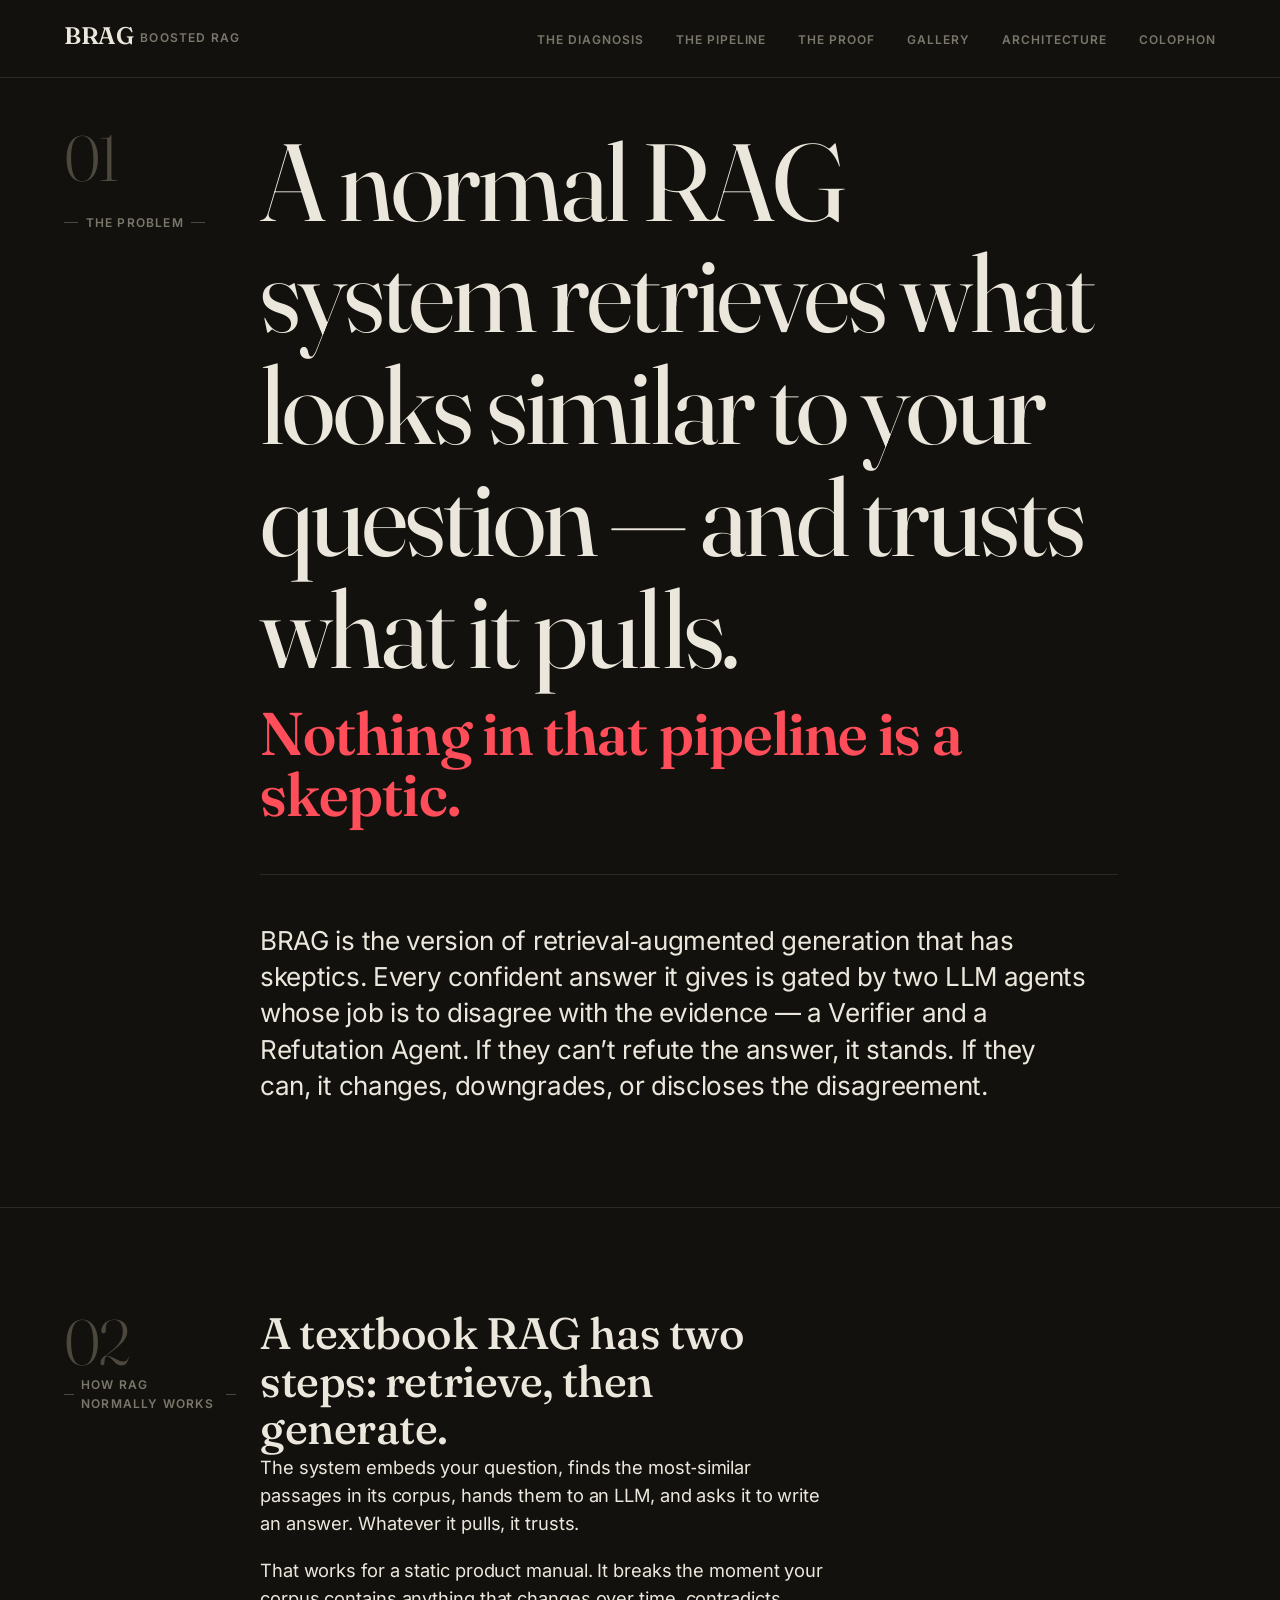
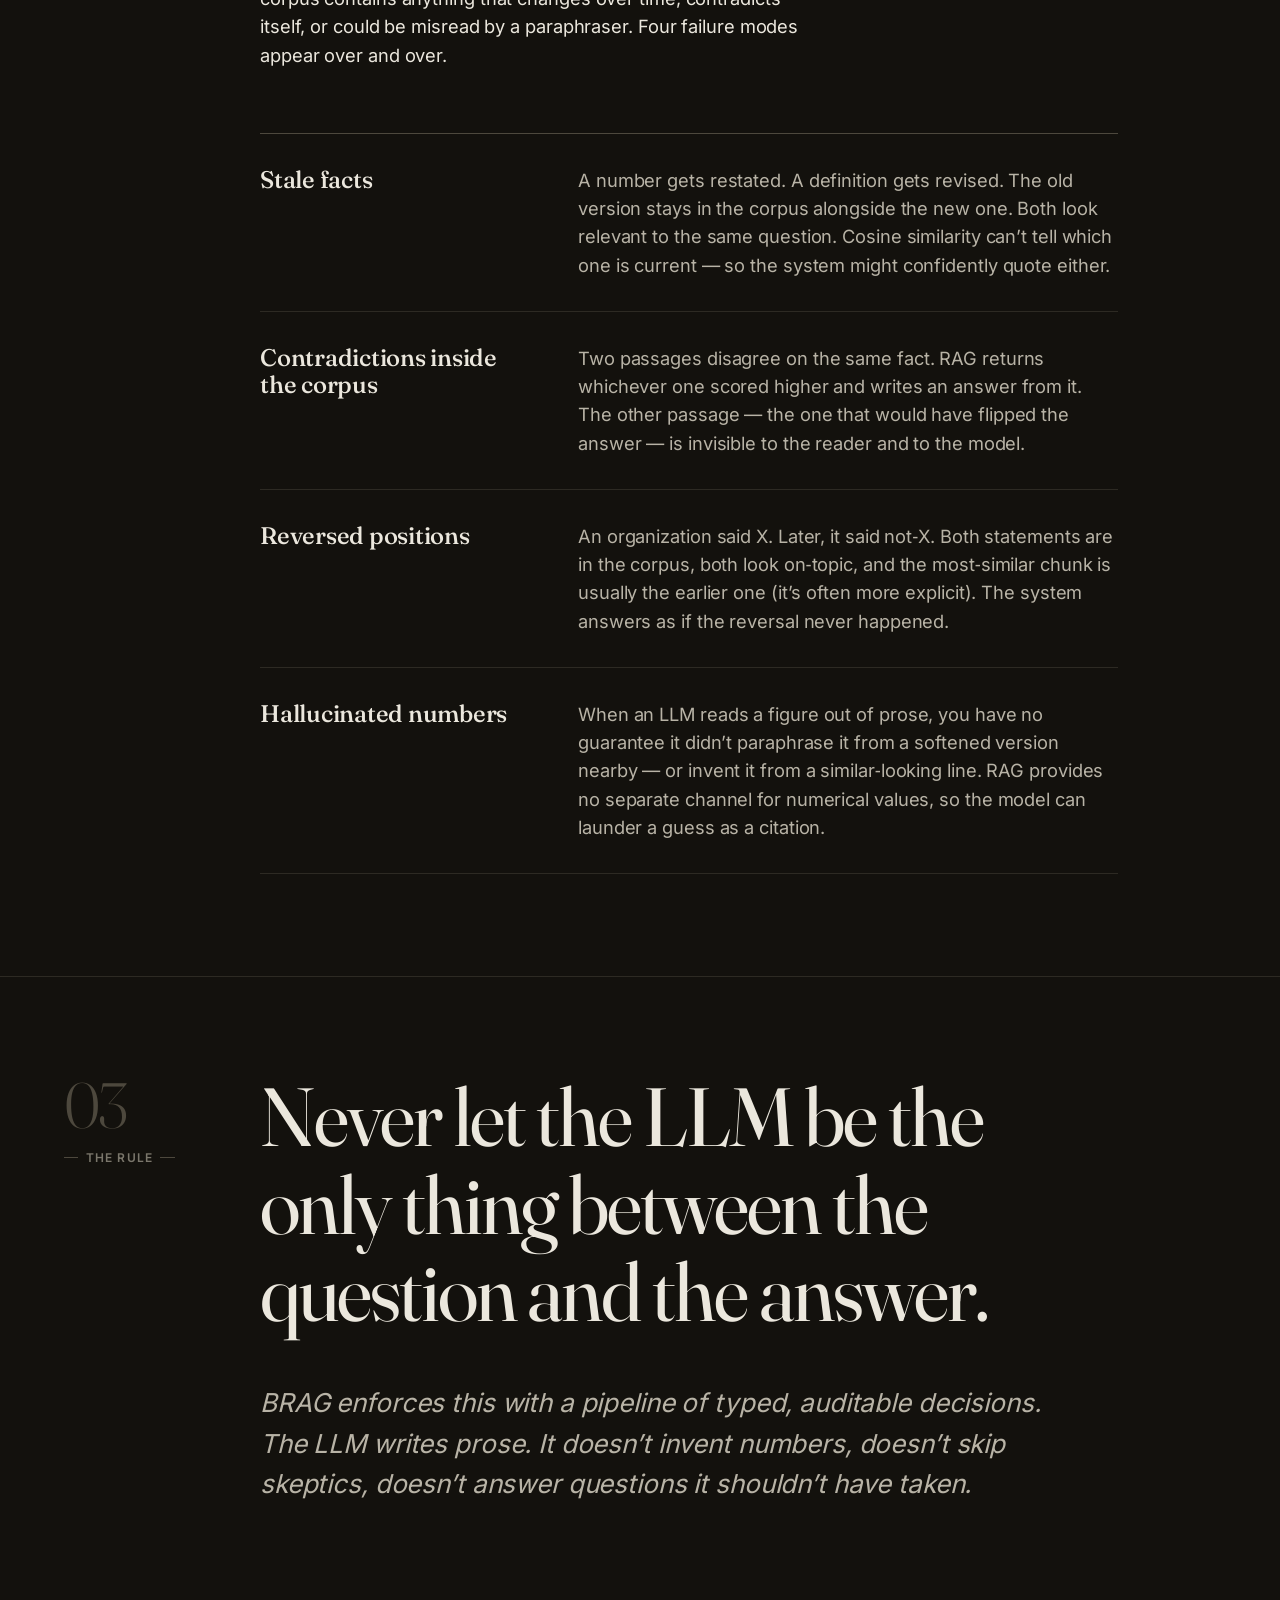
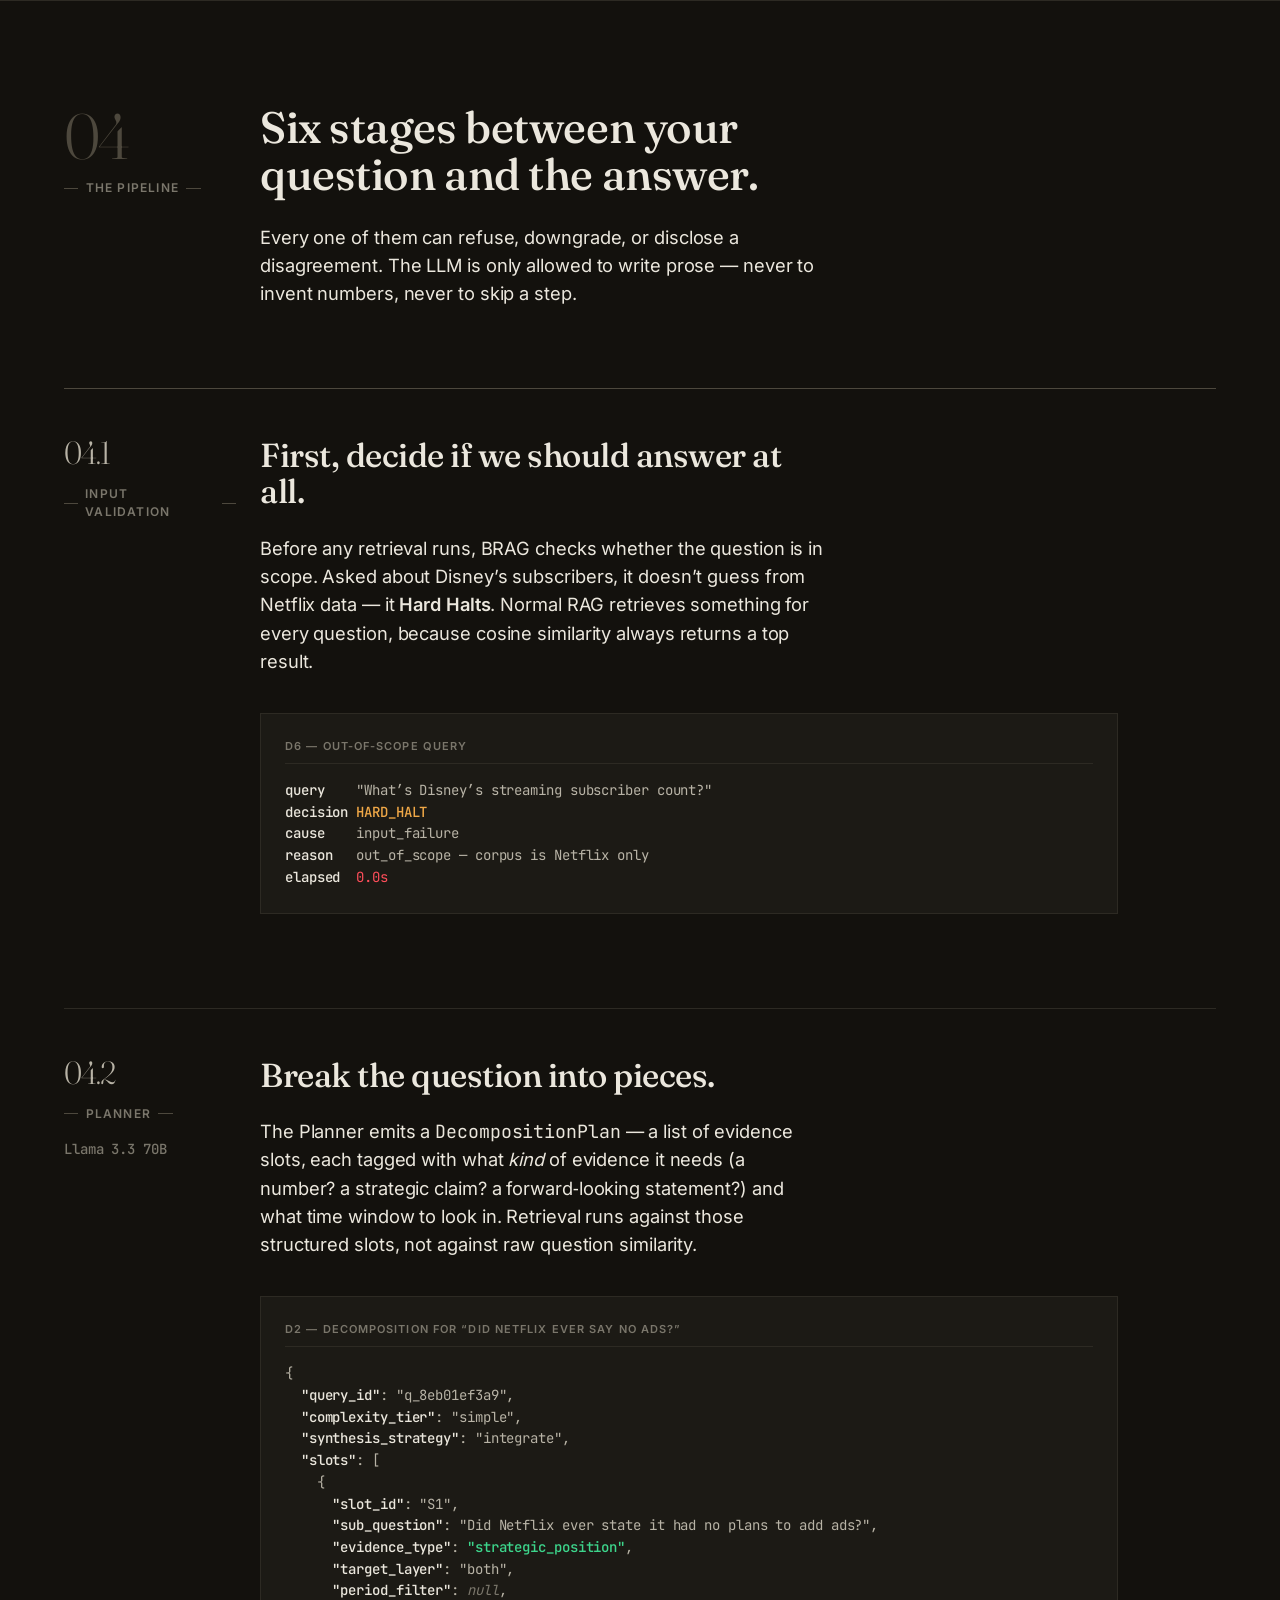
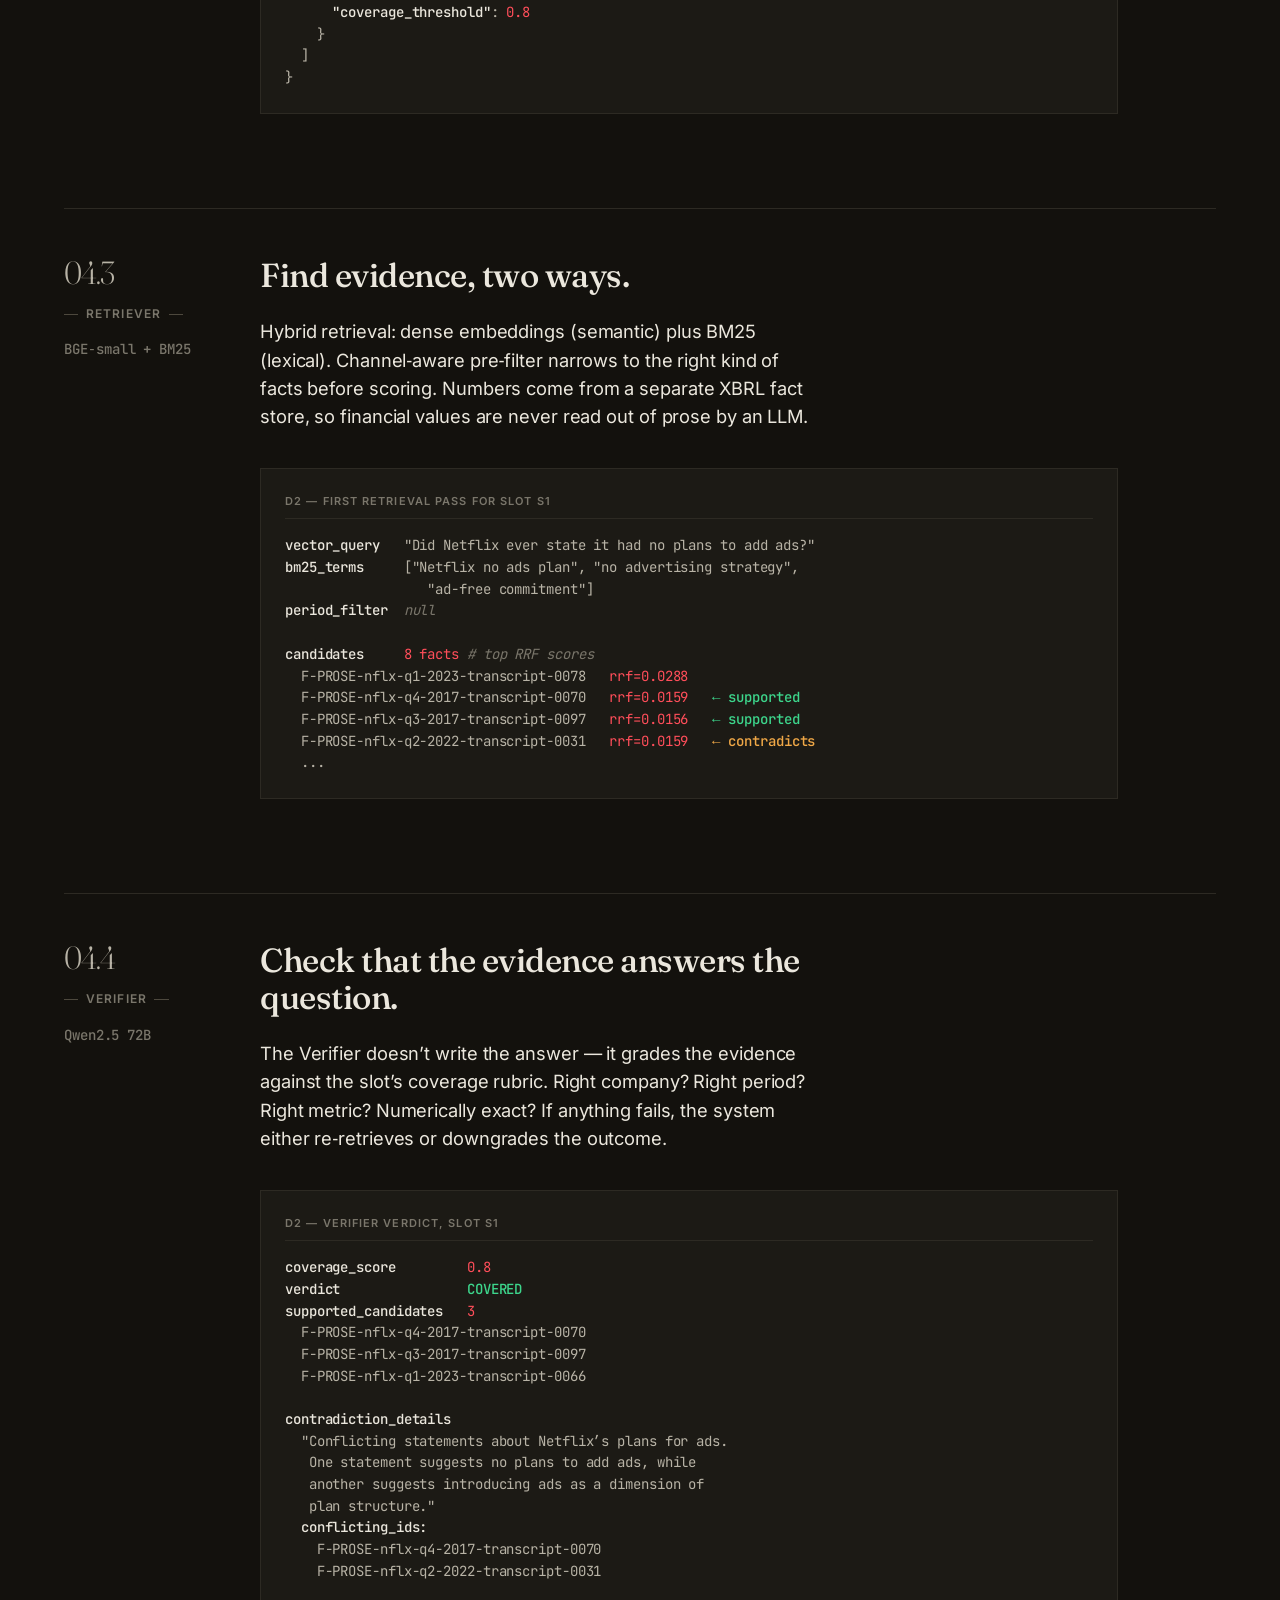
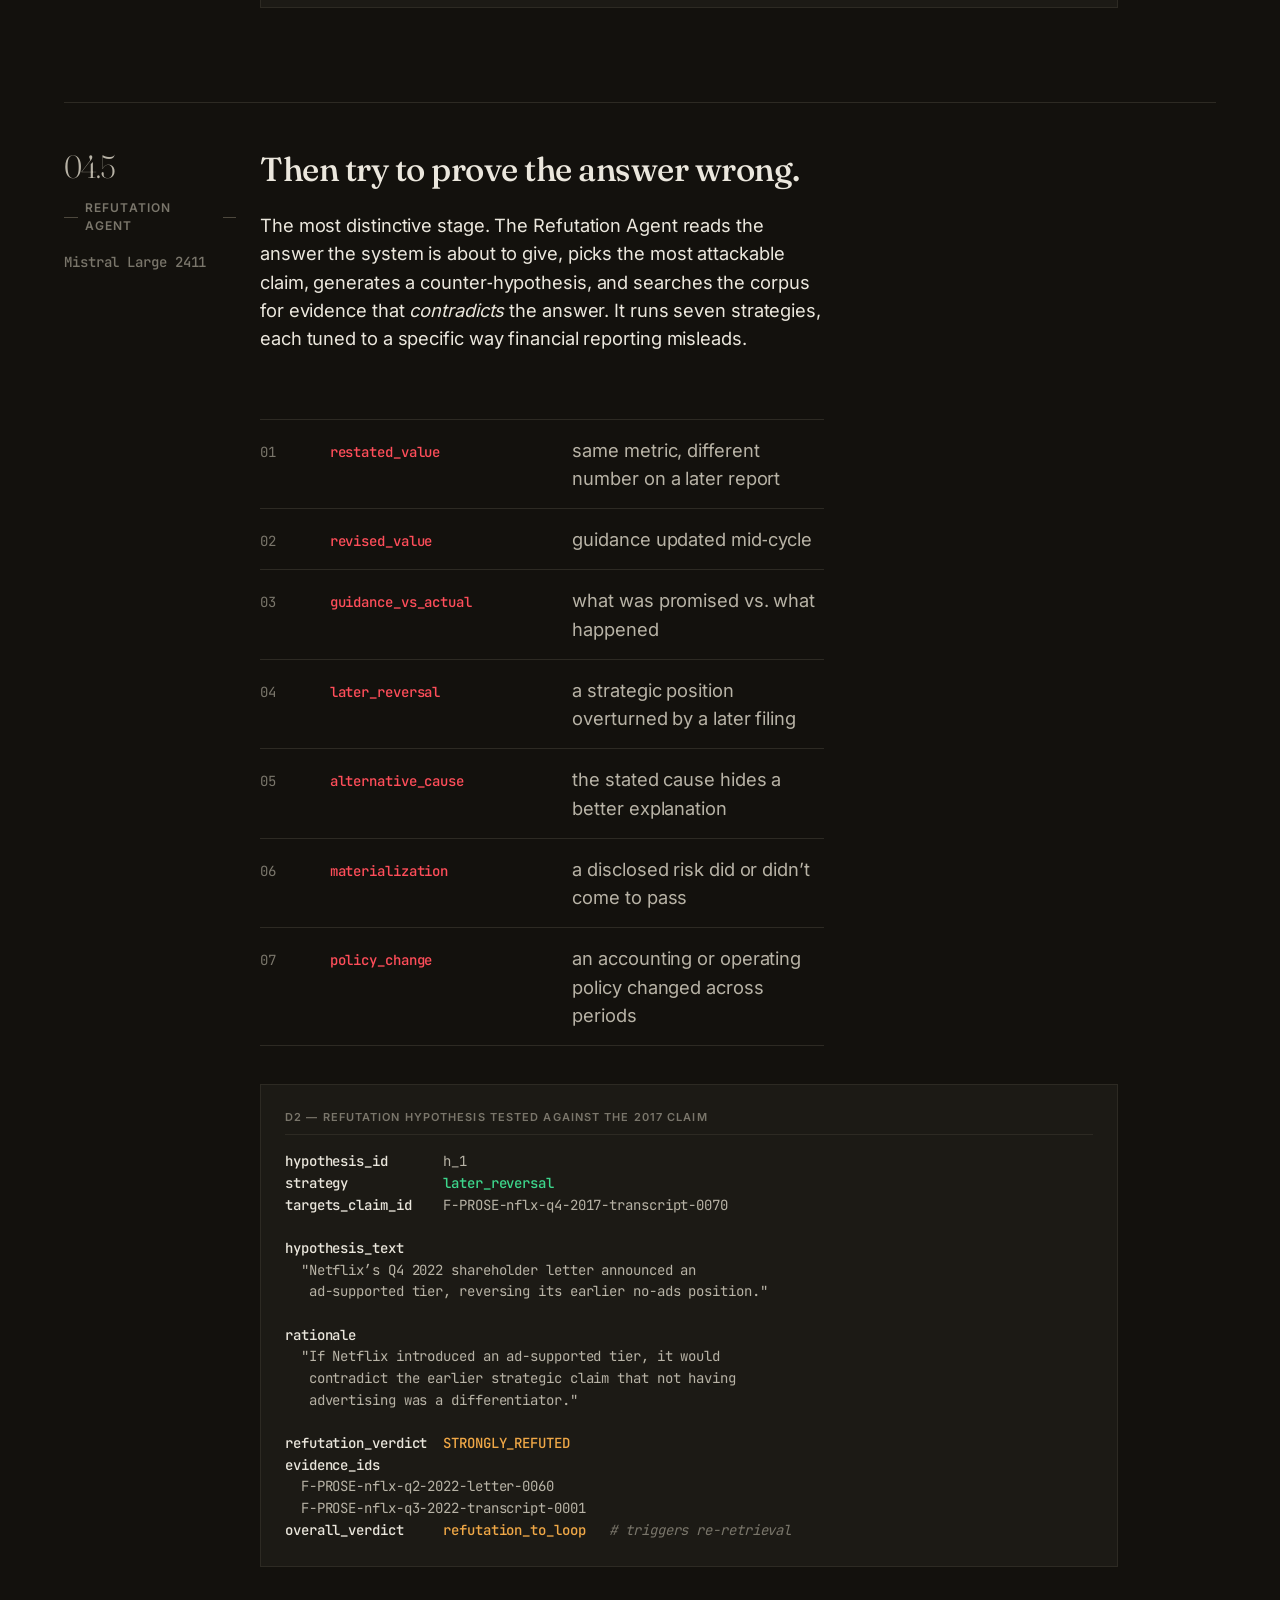
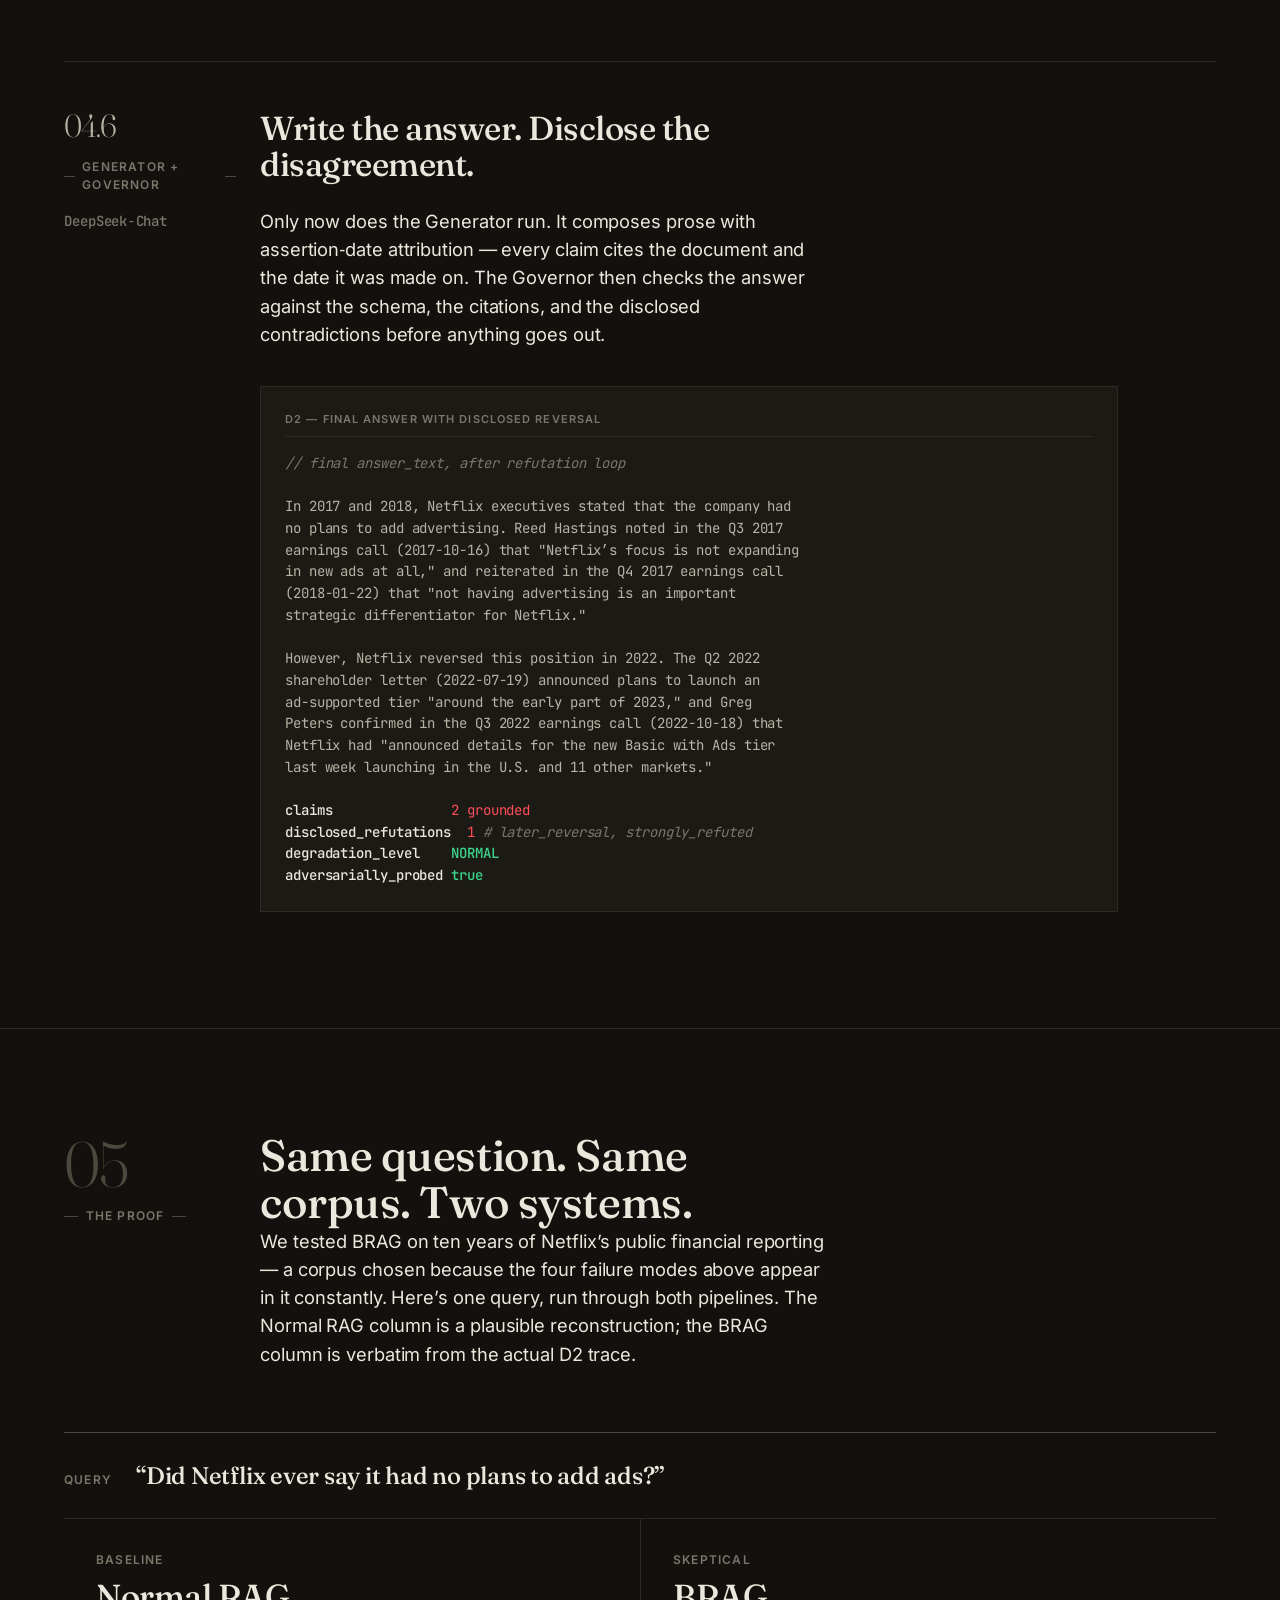
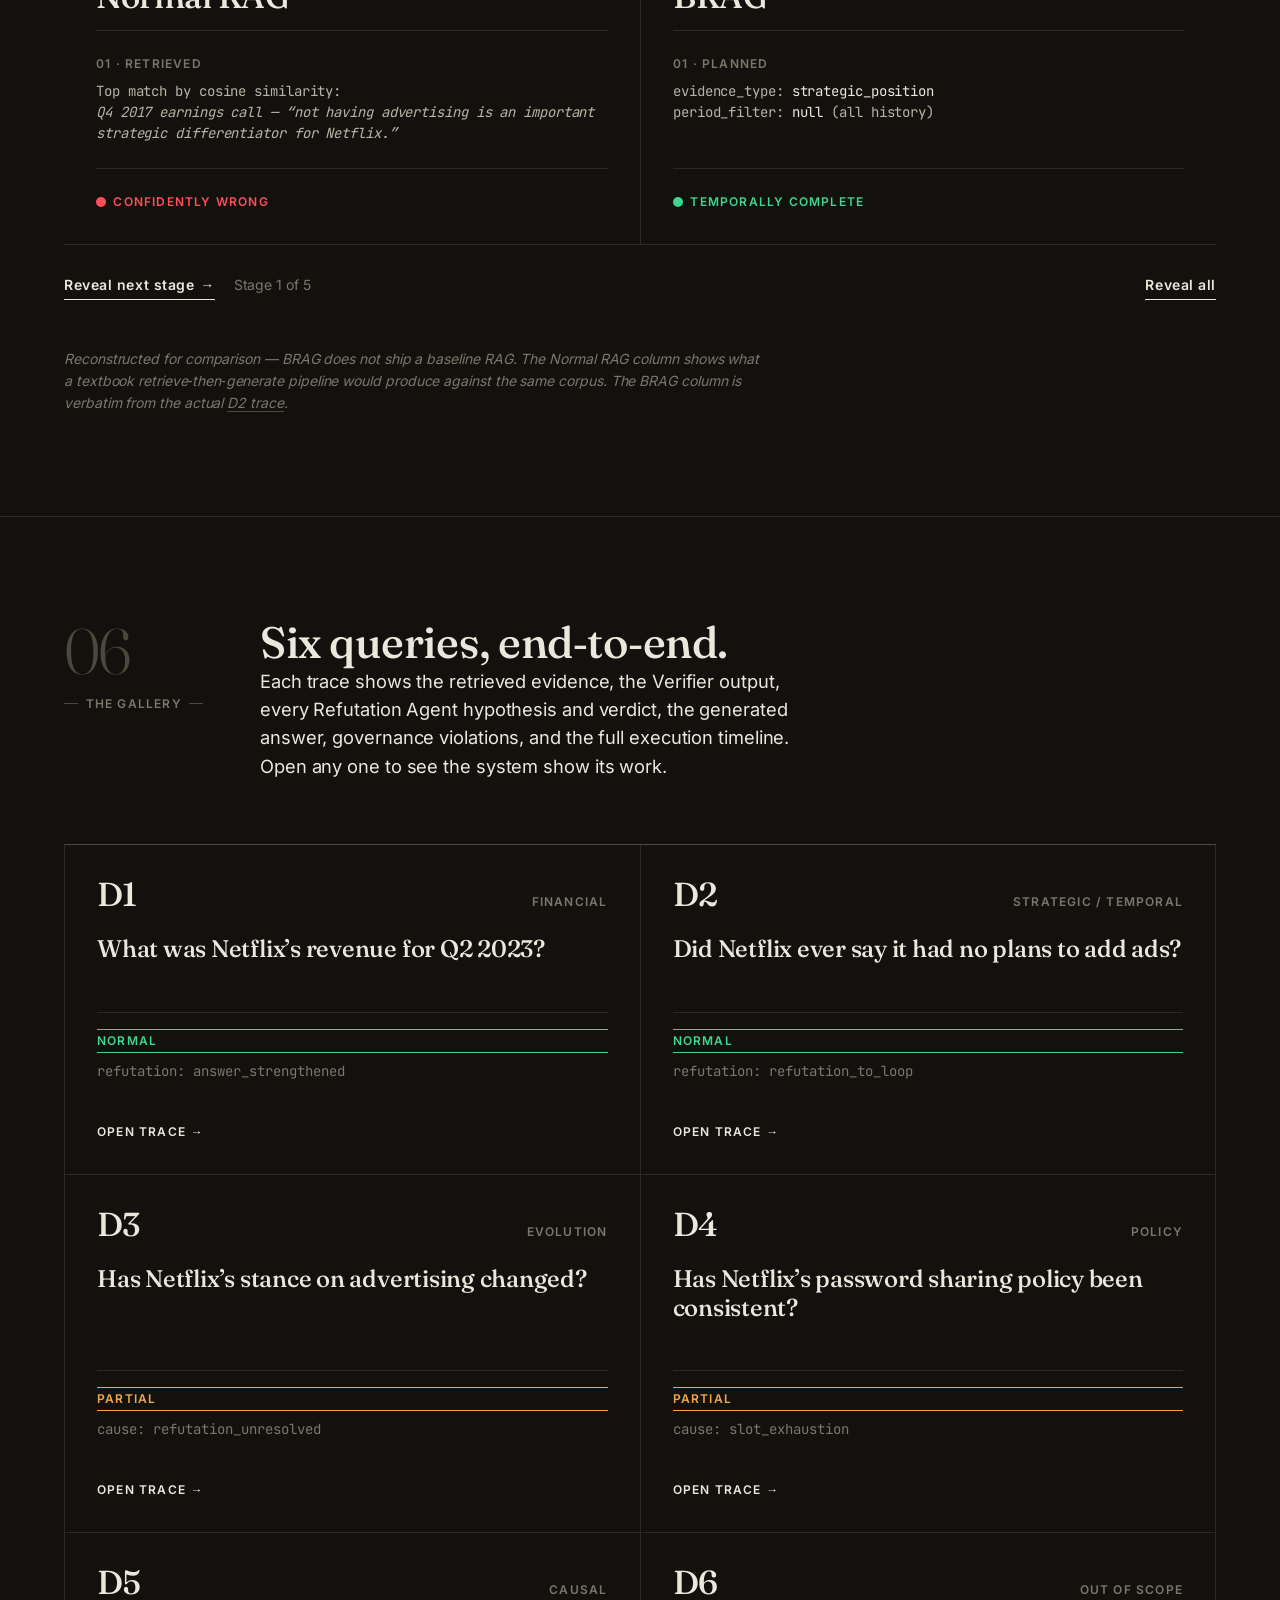
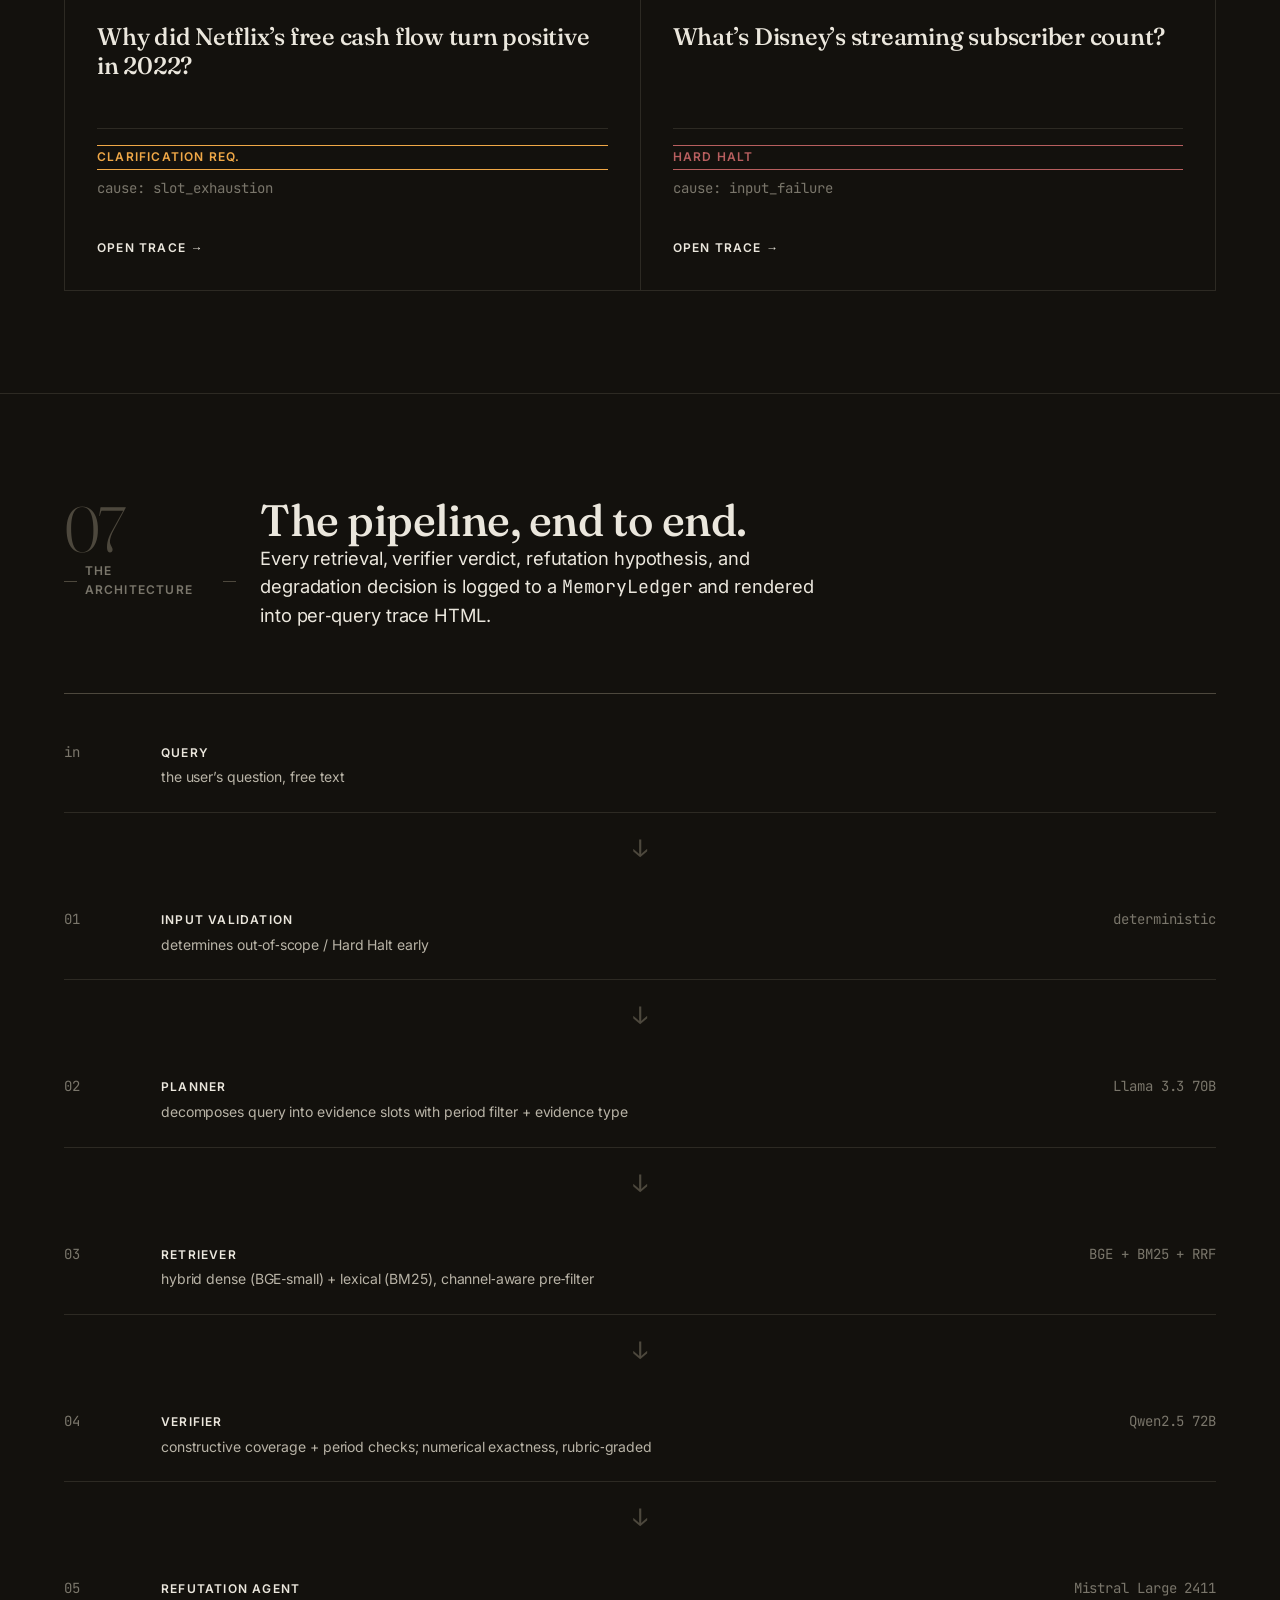
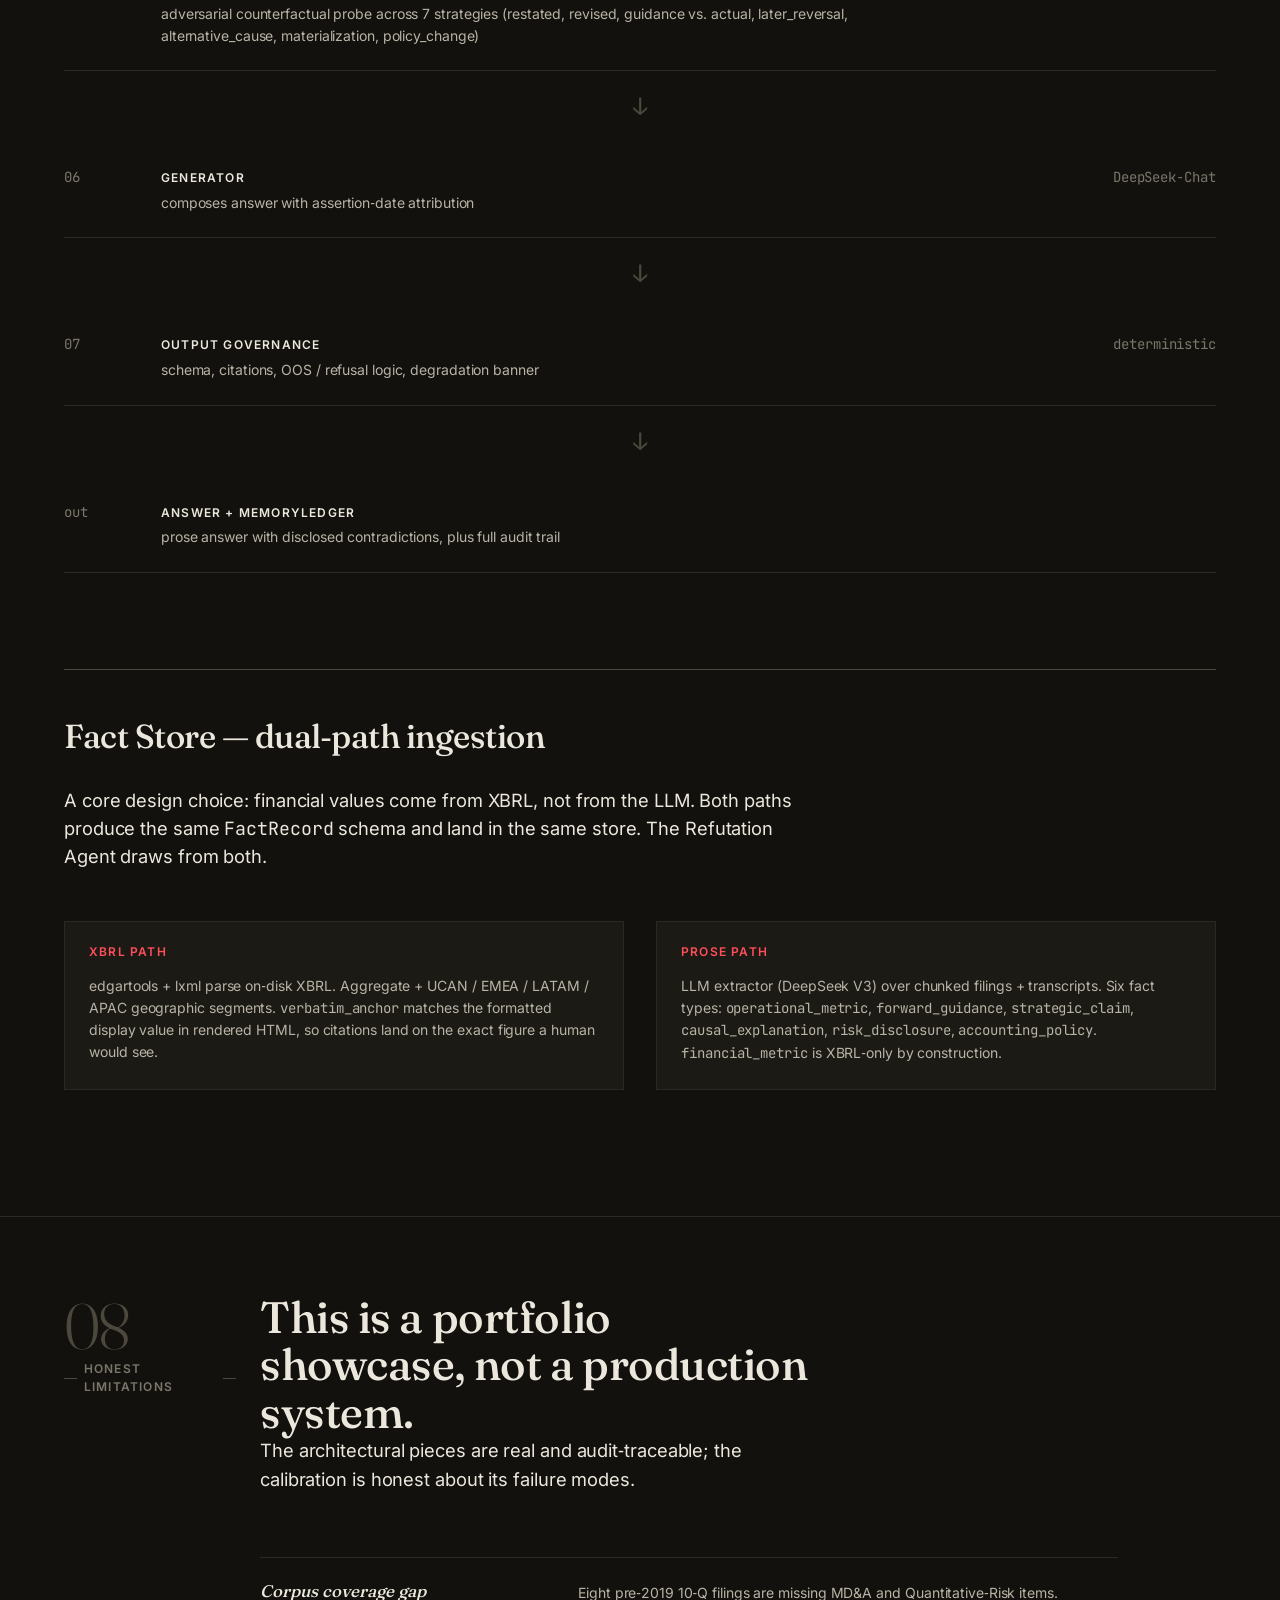
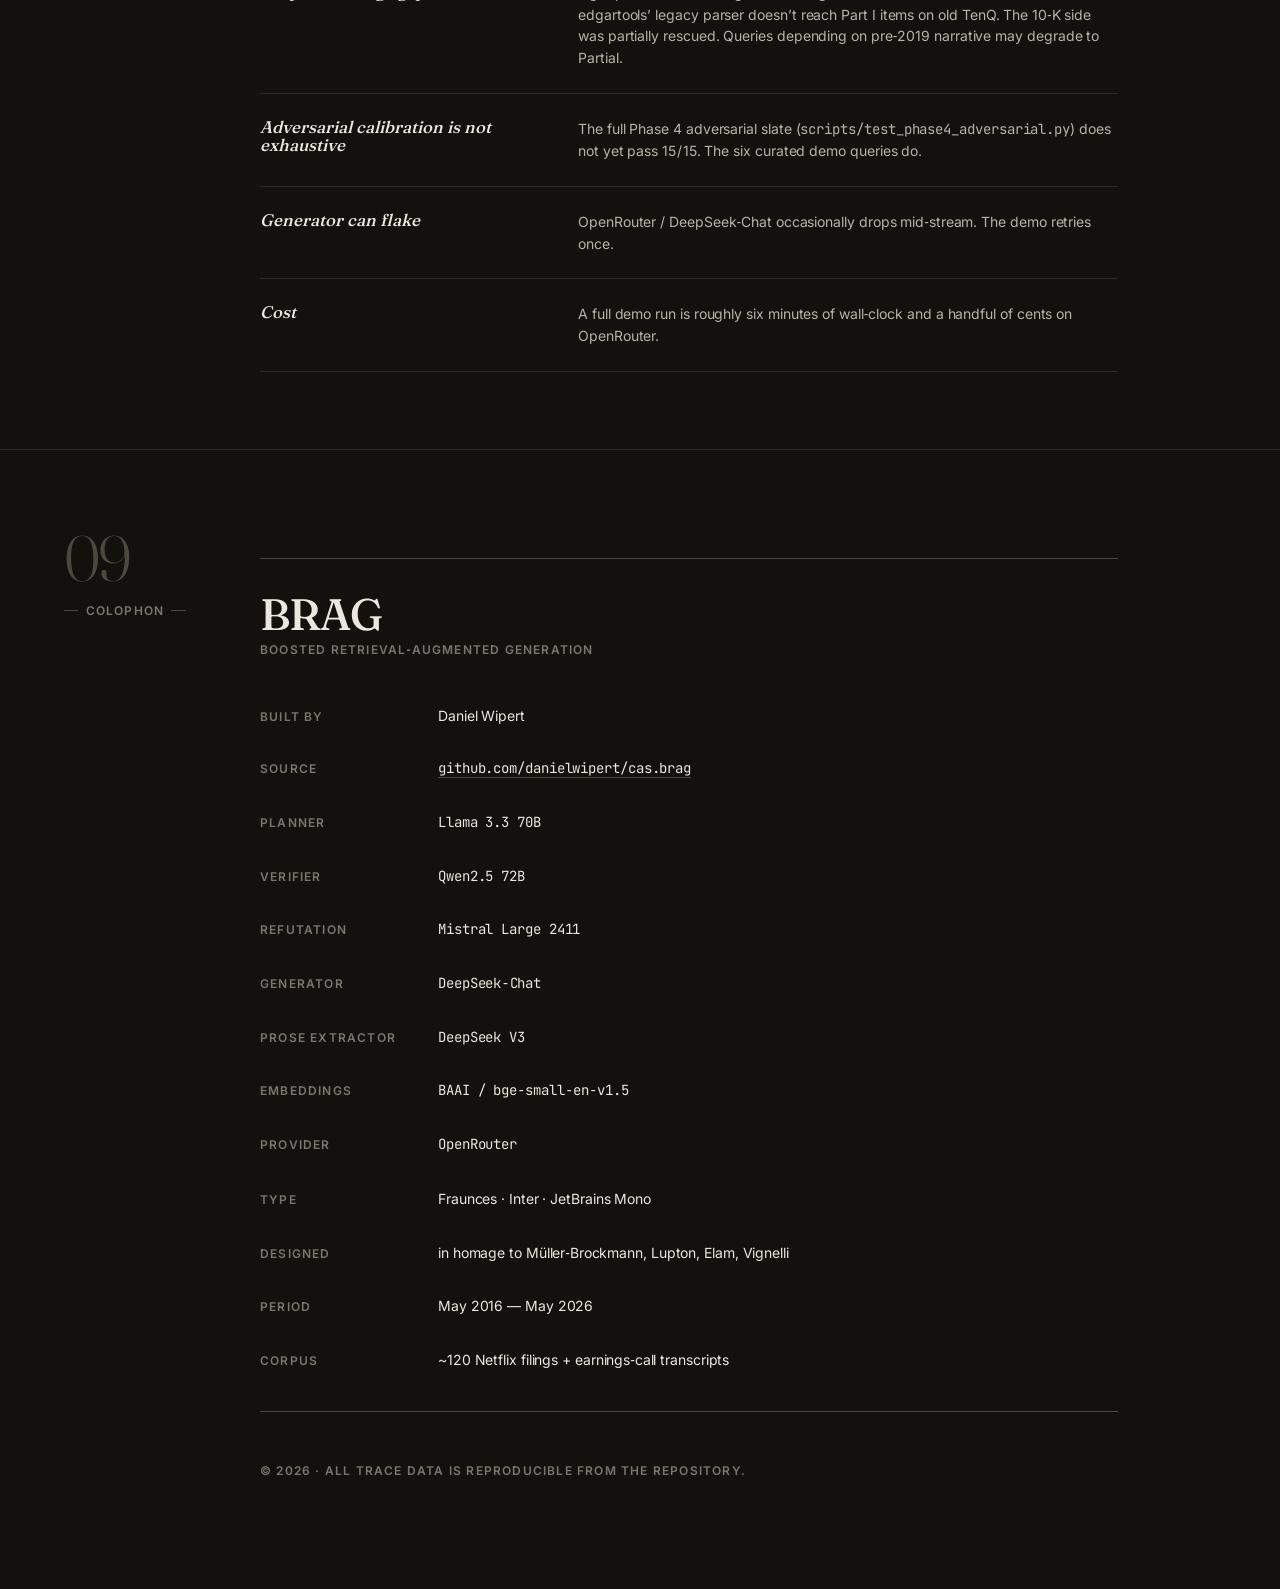
==== docs/index.html @ 8ac9446a "Renumber sections — hero is 01, not 02 Header is chrome (nav + wordmark), not a numbered editorial s" ====
<!DOCTYPE html>
<html lang="en">
<head>
<meta charset="utf-8">
<meta name="viewport" content="width=device-width, initial-scale=1">
<meta name="theme-color" content="#13110D">
<title>BRAG &mdash; Boosted Retrieval&#8209;Augmented Generation</title>
<meta name="description" content="BRAG is a retrieval-augmented generation system with two LLM skeptics gating every confident answer &mdash; a Verifier and a Refutation Agent. Tested on ten years of Netflix's public financial reporting.">
<meta property="og:title" content="BRAG &mdash; Boosted Retrieval-Augmented Generation">
<meta property="og:description" content="A RAG system that knows when to disagree with its own evidence.">
<meta property="og:type" content="website">
<link rel="preload" href="assets/fonts/fraunces-var-latin.woff2" as="font" type="font/woff2" crossorigin>
<link rel="preload" href="assets/fonts/inter-var-latin.woff2" as="font" type="font/woff2" crossorigin>
<link rel="preload" href="assets/fonts/jetbrains-mono-var-latin.woff2" as="font" type="font/woff2" crossorigin>
<link rel="stylesheet" href="assets/css/tokens.css">
<link rel="stylesheet" href="assets/css/main.css">
</head>
<body>

<a class="skip" href="#main">Skip to content</a>

<!-- ============================================================
     HEADER
     ============================================================ -->
<header class="site-header section section--tight" style="padding-block: 0;">
  <div class="full" style="padding-block: var(--space-3);">
    <a href="#main" class="wordmark">BRAG<sub>Boosted RAG</sub></a>
    <nav class="nav" aria-label="Page sections">
      <a href="#diagnosis">The diagnosis</a>
      <a href="#pipeline">The pipeline</a>
      <a href="#proof">The proof</a>
      <a href="#gallery">Gallery</a>
      <a href="#architecture">Architecture</a>
      <a href="#colophon">Colophon</a>
    </nav>
  </div>
</header>

<main id="main">

<!-- ============================================================
     01. HERO &mdash; the wrong answer
     ============================================================ -->
<section class="section hero section--flush-top" id="hero">
  <div class="sidebar">
    <span class="section-num">01</span>
    <span class="eyebrow">The problem</span>
  </div>
  <div class="display">
    <h1 class="hero-text">
      A normal RAG system retrieves what looks similar to your question &mdash; and trusts what it pulls.
      <span class="signal">Nothing in that pipeline is a skeptic.</span>
    </h1>
    <div class="lead-block">
      <p class="lead">
        BRAG is the version of retrieval&#8209;augmented generation that has skeptics. Every
        confident answer it gives is gated by two LLM agents whose job is to disagree with
        the evidence &mdash; a Verifier and a Refutation Agent. If they can&rsquo;t refute the
        answer, it stands. If they can, it changes, downgrades, or discloses the disagreement.
      </p>
    </div>
  </div>
</section>

<!-- ============================================================
     02. DIAGNOSIS &mdash; how normal RAG works, where it fails
     ============================================================ -->
<section class="section" id="diagnosis">
  <div class="sidebar">
    <span class="section-num">02</span>
    <span class="eyebrow">How RAG normally works</span>
  </div>
  <div class="argument">
    <h2 class="h3">A textbook RAG has two steps: retrieve, then generate.</h2>
    <p>
      The system embeds your question, finds the most&#8209;similar passages in its corpus,
      hands them to an LLM, and asks it to write an answer. Whatever it pulls, it trusts.
    </p>
    <p>
      That works for a static product manual. It breaks the moment your corpus contains
      anything that changes over time, contradicts itself, or could be misread by a
      paraphraser. Four failure modes appear over and over.
    </p>
  </div>
  <div class="display">
    <div class="problem-stack">
      <div class="problem-row">
        <h4>Stale facts</h4>
        <p>
          A number gets restated. A definition gets revised. The old version stays in
          the corpus alongside the new one. Both look relevant to the same question.
          Cosine similarity can&rsquo;t tell which one is current &mdash; so the system might
          confidently quote either.
        </p>
      </div>
      <div class="problem-row">
        <h4>Contradictions inside the corpus</h4>
        <p>
          Two passages disagree on the same fact. RAG returns whichever one scored
          higher and writes an answer from it. The other passage &mdash; the one that
          would have flipped the answer &mdash; is invisible to the reader and to the model.
        </p>
      </div>
      <div class="problem-row">
        <h4>Reversed positions</h4>
        <p>
          An organization said X. Later, it said not&#8209;X. Both statements are in the
          corpus, both look on&#8209;topic, and the most&#8209;similar chunk is usually the
          earlier one (it&rsquo;s often more explicit). The system answers as if the
          reversal never happened.
        </p>
      </div>
      <div class="problem-row">
        <h4>Hallucinated numbers</h4>
        <p>
          When an LLM reads a figure out of prose, you have no guarantee it didn&rsquo;t
          paraphrase it from a softened version nearby &mdash; or invent it from a
          similar&#8209;looking line. RAG provides no separate channel for numerical
          values, so the model can launder a guess as a citation.
        </p>
      </div>
    </div>
  </div>
</section>

<!-- ============================================================
     03. THE RULE &mdash; one-sentence section
     ============================================================ -->
<section class="section rule-statement" id="rule">
  <div class="sidebar">
    <span class="section-num">03</span>
    <span class="eyebrow">The rule</span>
  </div>
  <div class="display">
    <h2 class="h1">
      Never let the LLM be the only thing between the question and the answer.
    </h2>
    <p class="coda">
      BRAG enforces this with a pipeline of typed, auditable decisions. The LLM writes prose.
      It doesn&rsquo;t invent numbers, doesn&rsquo;t skip skeptics, doesn&rsquo;t answer questions it shouldn&rsquo;t have taken.
    </p>
  </div>
</section>

<!-- ============================================================
     04. PIPELINE &mdash; six stages, editorial walk
     ============================================================ -->
<section class="section" id="pipeline">
  <div class="sidebar">
    <span class="section-num">04</span>
    <span class="eyebrow">The pipeline</span>
  </div>
  <div class="argument stage-intro">
    <h2 class="h3">Six stages between your question and the answer.</h2>
    <p>
      Every one of them can refuse, downgrade, or disclose a disagreement. The LLM is only
      allowed to write prose &mdash; never to invent numbers, never to skip a step.
    </p>
  </div>

  <!-- 04.1 Input Validation -->
  <article class="stage" id="stage-validate">
    <div class="sidebar">
      <span class="section-num small">04.1</span>
      <span class="eyebrow">Input validation</span>
    </div>
    <div class="argument">
      <h3>First, decide if we should answer at all.</h3>
      <p>
        Before any retrieval runs, BRAG checks whether the question is in scope. Asked
        about Disney&rsquo;s subscribers, it doesn&rsquo;t guess from Netflix data &mdash; it
        <strong>Hard Halts</strong>. Normal RAG retrieves something for every question, because
        cosine similarity always returns a top result.
      </p>
    </div>
    <div class="display">
      <pre class="artifact"><span class="artifact-label">D6 &mdash; out-of-scope query</span><span class="k">query   </span> <span class="s">&quot;What&rsquo;s Disney&rsquo;s streaming subscriber count?&quot;</span>
<span class="k">decision</span> <span class="w">HARD_HALT</span>
<span class="k">cause   </span> <span class="s">input_failure</span>
<span class="k">reason  </span> <span class="s">out_of_scope &mdash; corpus is Netflix only</span>
<span class="k">elapsed </span> <span class="n">0.0s</span></pre>
    </div>
  </article>

  <!-- 04.2 Planner -->
  <article class="stage" id="stage-plan">
    <div class="sidebar">
      <span class="section-num small">04.2</span>
      <span class="eyebrow">Planner</span>
      <span class="stage-model">Llama&nbsp;3.3 70B</span>
    </div>
    <div class="argument">
      <h3>Break the question into pieces.</h3>
      <p>
        The Planner emits a <span class="mono">DecompositionPlan</span> &mdash; a list of evidence slots,
        each tagged with what <em>kind</em> of evidence it needs (a number? a strategic claim?
        a forward&#8209;looking statement?) and what time window to look in.
        Retrieval runs against those structured slots, not against raw question similarity.
      </p>
    </div>
    <div class="display">
      <pre class="artifact"><span class="artifact-label">D2 &mdash; decomposition for &ldquo;did Netflix ever say no ads?&rdquo;</span>{
  <span class="k">&quot;query_id&quot;</span>: <span class="s">&quot;q_8eb01ef3a9&quot;</span>,
  <span class="k">&quot;complexity_tier&quot;</span>: <span class="s">&quot;simple&quot;</span>,
  <span class="k">&quot;synthesis_strategy&quot;</span>: <span class="s">&quot;integrate&quot;</span>,
  <span class="k">&quot;slots&quot;</span>: [
    {
      <span class="k">&quot;slot_id&quot;</span>: <span class="s">&quot;S1&quot;</span>,
      <span class="k">&quot;sub_question&quot;</span>: <span class="s">&quot;Did Netflix ever state it had no plans to add ads?&quot;</span>,
      <span class="k">&quot;evidence_type&quot;</span>: <span class="v">&quot;strategic_position&quot;</span>,
      <span class="k">&quot;target_layer&quot;</span>: <span class="s">&quot;both&quot;</span>,
      <span class="k">&quot;period_filter&quot;</span>: <span class="c">null</span>,
      <span class="k">&quot;coverage_threshold&quot;</span>: <span class="n">0.8</span>
    }
  ]
}</pre>
    </div>
  </article>

  <!-- 04.3 Retriever -->
  <article class="stage" id="stage-retrieve">
    <div class="sidebar">
      <span class="section-num small">04.3</span>
      <span class="eyebrow">Retriever</span>
      <span class="stage-model">BGE&#8209;small + BM25</span>
    </div>
    <div class="argument">
      <h3>Find evidence, two ways.</h3>
      <p>
        Hybrid retrieval: dense embeddings (semantic) plus BM25 (lexical). Channel&#8209;aware
        pre&#8209;filter narrows to the right kind of facts before scoring. Numbers come from a
        separate XBRL fact store, so financial values are never read out of prose by an LLM.
      </p>
    </div>
    <div class="display">
      <pre class="artifact"><span class="artifact-label">D2 &mdash; first retrieval pass for slot S1</span><span class="k">vector_query  </span> <span class="s">&quot;Did Netflix ever state it had no plans to add ads?&quot;</span>
<span class="k">bm25_terms    </span> <span class="s">[&quot;Netflix no ads plan&quot;, &quot;no advertising strategy&quot;,
                  &quot;ad-free commitment&quot;]</span>
<span class="k">period_filter </span> <span class="c">null</span>

<span class="k">candidates    </span> <span class="n">8 facts</span> <span class="c"># top RRF scores</span>
  F-PROSE-nflx-q1-2023-transcript-0078   <span class="n">rrf=0.0288</span>
  F-PROSE-nflx-q4-2017-transcript-0070   <span class="n">rrf=0.0159</span>   <span class="v">&larr; supported</span>
  F-PROSE-nflx-q3-2017-transcript-0097   <span class="n">rrf=0.0156</span>   <span class="v">&larr; supported</span>
  F-PROSE-nflx-q2-2022-transcript-0031   <span class="n">rrf=0.0159</span>   <span class="w">&larr; contradicts</span>
  ...</pre>
    </div>
  </article>

  <!-- 04.4 Verifier -->
  <article class="stage" id="stage-verify">
    <div class="sidebar">
      <span class="section-num small">04.4</span>
      <span class="eyebrow">Verifier</span>
      <span class="stage-model">Qwen2.5 72B</span>
    </div>
    <div class="argument">
      <h3>Check that the evidence answers the question.</h3>
      <p>
        The Verifier doesn&rsquo;t write the answer &mdash; it grades the evidence against the slot&rsquo;s
        coverage rubric. Right company? Right period? Right metric? Numerically exact?
        If anything fails, the system either re&#8209;retrieves or downgrades the outcome.
      </p>
    </div>
    <div class="display">
      <pre class="artifact"><span class="artifact-label">D2 &mdash; verifier verdict, slot S1</span><span class="k">coverage_score        </span> <span class="n">0.8</span>
<span class="k">verdict               </span> <span class="v">COVERED</span>
<span class="k">supported_candidates  </span> <span class="n">3</span>
  F-PROSE-nflx-q4-2017-transcript-0070
  F-PROSE-nflx-q3-2017-transcript-0097
  F-PROSE-nflx-q1-2023-transcript-0066

<span class="k">contradiction_details </span>
  <span class="s">&quot;Conflicting statements about Netflix&rsquo;s plans for ads.</span>
  <span class="s"> One statement suggests no plans to add ads, while</span>
  <span class="s"> another suggests introducing ads as a dimension of</span>
  <span class="s"> plan structure.&quot;</span>
  <span class="k">conflicting_ids: </span>
    F-PROSE-nflx-q4-2017-transcript-0070
    F-PROSE-nflx-q2-2022-transcript-0031</pre>
    </div>
  </article>

  <!-- 04.5 Refutation Agent -->
  <article class="stage" id="stage-refute">
    <div class="sidebar">
      <span class="section-num small">04.5</span>
      <span class="eyebrow">Refutation agent</span>
      <span class="stage-model">Mistral Large 2411</span>
    </div>
    <div class="argument">
      <h3>Then try to prove the answer wrong.</h3>
      <p>
        The most distinctive stage. The Refutation Agent reads the answer the system is
        about to give, picks the most attackable claim, generates a counter&#8209;hypothesis, and
        searches the corpus for evidence that <em>contradicts</em> the answer. It runs seven
        strategies, each tuned to a specific way financial reporting misleads.
      </p>
      <ol class="strategies">
        <li><span class="n">01</span><span class="name">restated_value</span><span class="gloss">same metric, different number on a later report</span></li>
        <li><span class="n">02</span><span class="name">revised_value</span><span class="gloss">guidance updated mid&#8209;cycle</span></li>
        <li><span class="n">03</span><span class="name">guidance_vs_actual</span><span class="gloss">what was promised vs. what happened</span></li>
        <li><span class="n">04</span><span class="name">later_reversal</span><span class="gloss">a strategic position overturned by a later filing</span></li>
        <li><span class="n">05</span><span class="name">alternative_cause</span><span class="gloss">the stated cause hides a better explanation</span></li>
        <li><span class="n">06</span><span class="name">materialization</span><span class="gloss">a disclosed risk did or didn&rsquo;t come to pass</span></li>
        <li><span class="n">07</span><span class="name">policy_change</span><span class="gloss">an accounting or operating policy changed across periods</span></li>
      </ol>
    </div>
    <div class="display">
      <pre class="artifact"><span class="artifact-label">D2 &mdash; refutation hypothesis tested against the 2017 claim</span><span class="k">hypothesis_id      </span> <span class="s">h_1</span>
<span class="k">strategy           </span> <span class="v">later_reversal</span>
<span class="k">targets_claim_id   </span> <span class="s">F-PROSE-nflx-q4-2017-transcript-0070</span>

<span class="k">hypothesis_text    </span>
  <span class="s">&quot;Netflix&rsquo;s Q4 2022 shareholder letter announced an</span>
  <span class="s"> ad-supported tier, reversing its earlier no-ads position.&quot;</span>

<span class="k">rationale          </span>
  <span class="s">&quot;If Netflix introduced an ad-supported tier, it would</span>
  <span class="s"> contradict the earlier strategic claim that not having</span>
  <span class="s"> advertising was a differentiator.&quot;</span>

<span class="k">refutation_verdict </span> <span class="w">STRONGLY_REFUTED</span>
<span class="k">evidence_ids       </span>
  F-PROSE-nflx-q2-2022-letter-0060
  F-PROSE-nflx-q3-2022-transcript-0001
<span class="k">overall_verdict    </span> <span class="w">refutation_to_loop</span>   <span class="c"># triggers re-retrieval</span></pre>
    </div>
  </article>

  <!-- 04.6 Generator + Governor -->
  <article class="stage" id="stage-generate">
    <div class="sidebar">
      <span class="section-num small">04.6</span>
      <span class="eyebrow">Generator + governor</span>
      <span class="stage-model">DeepSeek&#8209;Chat</span>
    </div>
    <div class="argument">
      <h3>Write the answer. Disclose the disagreement.</h3>
      <p>
        Only now does the Generator run. It composes prose with assertion&#8209;date attribution
        &mdash; every claim cites the document and the date it was made on. The Governor then
        checks the answer against the schema, the citations, and the disclosed contradictions
        before anything goes out.
      </p>
    </div>
    <div class="display">
      <pre class="artifact"><span class="artifact-label">D2 &mdash; final answer with disclosed reversal</span><span class="c">// final answer_text, after refutation loop</span>

<span class="s">In 2017 and 2018, Netflix executives stated that the company had</span>
<span class="s">no plans to add advertising. Reed Hastings noted in the Q3 2017</span>
<span class="s">earnings call (2017-10-16) that &quot;Netflix&rsquo;s focus is not expanding</span>
<span class="s">in new ads at all,&quot; and reiterated in the Q4 2017 earnings call</span>
<span class="s">(2018-01-22) that &quot;not having advertising is an important</span>
<span class="s">strategic differentiator for Netflix.&quot;</span>

<span class="s">However, Netflix reversed this position in 2022. The Q2 2022</span>
<span class="s">shareholder letter (2022-07-19) announced plans to launch an</span>
<span class="s">ad-supported tier &quot;around the early part of 2023,&quot; and Greg</span>
<span class="s">Peters confirmed in the Q3 2022 earnings call (2022-10-18) that</span>
<span class="s">Netflix had &quot;announced details for the new Basic with Ads tier</span>
<span class="s">last week launching in the U.S. and 11 other markets.&quot;</span>

<span class="k">claims              </span> <span class="n">2 grounded</span>
<span class="k">disclosed_refutations </span> <span class="n">1</span> <span class="c"># later_reversal, strongly_refuted</span>
<span class="k">degradation_level   </span> <span class="v">NORMAL</span>
<span class="k">adversarially_probed</span> <span class="v">true</span></pre>
    </div>
  </article>
</section>

<!-- ============================================================
     05. THE PROOF &mdash; interactive side-by-side
     ============================================================ -->
<section class="section" id="proof" data-compare>
  <div class="sidebar">
    <span class="section-num">05</span>
    <span class="eyebrow">The proof</span>
  </div>
  <div class="argument">
    <h2 class="h3">Same question. Same corpus. Two systems.</h2>
    <p>
      We tested BRAG on ten years of Netflix&rsquo;s public financial reporting &mdash; a corpus
      chosen because the four failure modes above appear in it constantly. Here&rsquo;s one
      query, run through both pipelines. The Normal RAG column is a plausible reconstruction;
      the BRAG column is verbatim from the actual D2 trace.
    </p>
  </div>
  <div class="full compare-wrap">

    <div class="compare-query">
      <span class="label">Query</span>
      <span class="q">&ldquo;Did Netflix ever say it had no plans to add ads?&rdquo;</span>
    </div>

    <div class="compare-grid">

      <!-- Normal RAG column -->
      <div class="compare-col" data-system="normal">
        <header>
          <span class="eyebrow no-rule">Baseline</span>
          <h3>Normal RAG</h3>
        </header>

        <div class="compare-stage" data-step="1">
          <span class="compare-stage-label">01 &middot; Retrieved</span>
          <div class="compare-stage-body">Top match by cosine similarity:<br>
            <em>Q4 2017 earnings call &mdash; &ldquo;not having advertising is an important strategic differentiator for Netflix.&rdquo;</em>
          </div>
        </div>

        <div class="compare-stage" data-step="2">
          <span class="compare-stage-label">02 &middot; Generated</span>
          <div class="compare-stage-body prose">No. Netflix has stated that not having advertising is an important strategic differentiator.</div>
        </div>

        <div class="compare-outcome fail">Confidently wrong</div>
      </div>

      <!-- BRAG column -->
      <div class="compare-col" data-system="brag">
        <header>
          <span class="eyebrow no-rule">Skeptical</span>
          <h3>BRAG</h3>
        </header>

        <div class="compare-stage" data-step="1">
          <span class="compare-stage-label">01 &middot; Planned</span>
          <div class="compare-stage-body">evidence_type: <span class="k" style="color:var(--ink)">strategic_position</span><br>period_filter: <span class="k" style="color:var(--ink)">null</span> (all history)</div>
        </div>

        <div class="compare-stage" data-step="2">
          <span class="compare-stage-label">02 &middot; Retrieved</span>
          <div class="compare-stage-body">8 candidate facts, BGE&#8209;small + BM25 RRF<br>3 supported, 1 contradicting (Q2 2022)</div>
        </div>

        <div class="compare-stage" data-step="3">
          <span class="compare-stage-label">03 &middot; Verified</span>
          <div class="compare-stage-body">coverage: <span style="color:var(--verify)">COVERED (0.80)</span><br>contradiction flagged on Q4&nbsp;2017 vs Q2&nbsp;2022</div>
        </div>

        <div class="compare-stage" data-step="4">
          <span class="compare-stage-label">04 &middot; Refuted</span>
          <div class="compare-stage-body">strategy: <span style="color:var(--signal)">later_reversal</span><br>hypothesis: <em>&ldquo;Q4 2022 letter announced an ad&#8209;supported tier, reversing the earlier no&#8209;ads position.&rdquo;</em><br>verdict: <span style="color:var(--signal)">STRONGLY_REFUTED</span> &rarr; loop re&#8209;entry</div>
        </div>

        <div class="compare-stage" data-step="5">
          <span class="compare-stage-label">05 &middot; Generated</span>
          <div class="compare-stage-body prose">Yes &mdash; in 2017 and 2018 Netflix executives stated they had no plans to add ads. This position was reversed in 2022 with the announcement of the ad&#8209;supported tier (Q2&nbsp;2022 letter, Q3&nbsp;2022 call).</div>
        </div>

        <div class="compare-outcome ok">Temporally complete</div>
      </div>
    </div>

    <div class="compare-controls">
      <div>
        <button class="btn-text" data-action="next" type="button" aria-controls="proof">
          Reveal next stage<span class="arrow">&rarr;</span>
        </button>
        <span class="compare-note" data-counter aria-live="polite" style="margin-left: 1em;">Stage 1 of 5</span>
      </div>
      <div>
        <button class="btn-text" data-action="all" type="button">Reveal all</button>
        <button class="btn-text" data-action="reset" type="button" hidden style="margin-left: 1em;">Reset</button>
      </div>
    </div>

    <p class="compare-note">
      <em>Reconstructed for comparison &mdash; BRAG does not ship a baseline RAG.
      The Normal RAG column shows what a textbook retrieve&#8209;then&#8209;generate pipeline
      would produce against the same corpus. The BRAG column is verbatim from the
      actual <a href="demo/D2.html" style="border-bottom:1px solid var(--rule-strong);">D2 trace</a>.</em>
    </p>
  </div>
</section>

<!-- ============================================================
     06. GALLERY &mdash; six worked examples
     ============================================================ -->
<section class="section" id="gallery">
  <div class="sidebar">
    <span class="section-num">06</span>
    <span class="eyebrow">The gallery</span>
  </div>
  <div class="argument">
    <h2 class="h3">Six queries, end&#8209;to&#8209;end.</h2>
    <p>
      Each trace shows the retrieved evidence, the Verifier output, every Refutation Agent
      hypothesis and verdict, the generated answer, governance violations, and the full
      execution timeline. Open any one to see the system show its work.
    </p>
  </div>
  <div class="full gallery">

    <a class="trace-card" href="demo/D1.html">
      <header>
        <span class="did">D1</span>
        <span class="kind">Financial</span>
      </header>
      <p class="q">What was Netflix&rsquo;s revenue for Q2 2023?</p>
      <footer>
        <span class="chip chip--normal">Normal</span>
        <span class="chip-line">refutation: answer_strengthened</span>
      </footer>
      <span class="open">Open trace <span class="arrow">&rarr;</span></span>
    </a>

    <a class="trace-card" href="demo/D2.html">
      <header>
        <span class="did">D2</span>
        <span class="kind">Strategic / temporal</span>
      </header>
      <p class="q">Did Netflix ever say it had no plans to add ads?</p>
      <footer>
        <span class="chip chip--normal">Normal</span>
        <span class="chip-line">refutation: refutation_to_loop</span>
      </footer>
      <span class="open">Open trace <span class="arrow">&rarr;</span></span>
    </a>

    <a class="trace-card" href="demo/D3.html">
      <header>
        <span class="did">D3</span>
        <span class="kind">Evolution</span>
      </header>
      <p class="q">Has Netflix&rsquo;s stance on advertising changed?</p>
      <footer>
        <span class="chip chip--partial">Partial</span>
        <span class="chip-line">cause: refutation_unresolved</span>
      </footer>
      <span class="open">Open trace <span class="arrow">&rarr;</span></span>
    </a>

    <a class="trace-card" href="demo/D4.html">
      <header>
        <span class="did">D4</span>
        <span class="kind">Policy</span>
      </header>
      <p class="q">Has Netflix&rsquo;s password sharing policy been consistent?</p>
      <footer>
        <span class="chip chip--partial">Partial</span>
        <span class="chip-line">cause: slot_exhaustion</span>
      </footer>
      <span class="open">Open trace <span class="arrow">&rarr;</span></span>
    </a>

    <a class="trace-card" href="demo/D5.html">
      <header>
        <span class="did">D5</span>
        <span class="kind">Causal</span>
      </header>
      <p class="q">Why did Netflix&rsquo;s free cash flow turn positive in 2022?</p>
      <footer>
        <span class="chip chip--clarify">Clarification req.</span>
        <span class="chip-line">cause: slot_exhaustion</span>
      </footer>
      <span class="open">Open trace <span class="arrow">&rarr;</span></span>
    </a>

    <a class="trace-card" href="demo/D6.html">
      <header>
        <span class="did">D6</span>
        <span class="kind">Out of scope</span>
      </header>
      <p class="q">What&rsquo;s Disney&rsquo;s streaming subscriber count?</p>
      <footer>
        <span class="chip chip--halt">Hard Halt</span>
        <span class="chip-line">cause: input_failure</span>
      </footer>
      <span class="open">Open trace <span class="arrow">&rarr;</span></span>
    </a>

  </div>
</section>

<!-- ============================================================
     07. ARCHITECTURE &mdash; typographic pipeline
     ============================================================ -->
<section class="section" id="architecture">
  <div class="sidebar">
    <span class="section-num">07</span>
    <span class="eyebrow">The architecture</span>
  </div>
  <div class="argument">
    <h2 class="h3">The pipeline, end to end.</h2>
    <p>
      Every retrieval, verifier verdict, refutation hypothesis, and degradation decision
      is logged to a <span class="mono">MemoryLedger</span> and rendered into per&#8209;query trace HTML.
    </p>
  </div>
  <div class="full arch">

    <div class="arch-step">
      <span class="id">in</span>
      <span class="label">
        <span class="name">Query</span>
        <span class="desc">the user&rsquo;s question, free text</span>
      </span>
      <span class="meta"></span>
    </div>
    <div class="arch-arrow">&darr;</div>

    <div class="arch-step">
      <span class="id">01</span>
      <span class="label">
        <span class="name">Input validation</span>
        <span class="desc">determines out&#8209;of&#8209;scope / Hard Halt early</span>
      </span>
      <span class="meta">deterministic</span>
    </div>
    <div class="arch-arrow">&darr;</div>

    <div class="arch-step">
      <span class="id">02</span>
      <span class="label">
        <span class="name">Planner</span>
        <span class="desc">decomposes query into evidence slots with period filter + evidence type</span>
      </span>
      <span class="meta">Llama&nbsp;3.3 70B</span>
    </div>
    <div class="arch-arrow">&darr;</div>

    <div class="arch-step">
      <span class="id">03</span>
      <span class="label">
        <span class="name">Retriever</span>
        <span class="desc">hybrid dense (BGE&#8209;small) + lexical (BM25), channel&#8209;aware pre&#8209;filter</span>
      </span>
      <span class="meta">BGE + BM25 + RRF</span>
    </div>
    <div class="arch-arrow">&darr;</div>

    <div class="arch-step">
      <span class="id">04</span>
      <span class="label">
        <span class="name">Verifier</span>
        <span class="desc">constructive coverage + period checks; numerical exactness, rubric&#8209;graded</span>
      </span>
      <span class="meta">Qwen2.5 72B</span>
    </div>
    <div class="arch-arrow">&darr;</div>

    <div class="arch-step">
      <span class="id">05</span>
      <span class="label">
        <span class="name">Refutation agent</span>
        <span class="desc">adversarial counterfactual probe across 7 strategies (restated, revised, guidance vs. actual, later_reversal, alternative_cause, materialization, policy_change)</span>
      </span>
      <span class="meta">Mistral Large 2411</span>
    </div>
    <div class="arch-arrow">&darr;</div>

    <div class="arch-step">
      <span class="id">06</span>
      <span class="label">
        <span class="name">Generator</span>
        <span class="desc">composes answer with assertion&#8209;date attribution</span>
      </span>
      <span class="meta">DeepSeek&#8209;Chat</span>
    </div>
    <div class="arch-arrow">&darr;</div>

    <div class="arch-step">
      <span class="id">07</span>
      <span class="label">
        <span class="name">Output governance</span>
        <span class="desc">schema, citations, OOS / refusal logic, degradation banner</span>
      </span>
      <span class="meta">deterministic</span>
    </div>
    <div class="arch-arrow">&darr;</div>

    <div class="arch-step">
      <span class="id">out</span>
      <span class="label">
        <span class="name">Answer + MemoryLedger</span>
        <span class="desc">prose answer with disclosed contradictions, plus full audit trail</span>
      </span>
      <span class="meta"></span>
    </div>

    <div class="factstore">
      <h3>Fact Store &mdash; dual&#8209;path ingestion</h3>
      <p>
        A core design choice: financial values come from XBRL, not from the LLM.
        Both paths produce the same <span class="mono">FactRecord</span> schema and land in the same
        store. The Refutation Agent draws from both.
      </p>
      <div class="path">
        <h4>XBRL path</h4>
        <p>
          edgartools + lxml parse on&#8209;disk XBRL. Aggregate + UCAN / EMEA / LATAM / APAC
          geographic segments. <span class="mono">verbatim_anchor</span> matches the formatted display
          value in rendered HTML, so citations land on the exact figure a human would see.
        </p>
      </div>
      <div class="path">
        <h4>Prose path</h4>
        <p>
          LLM extractor (DeepSeek V3) over chunked filings + transcripts. Six fact types:
          <span class="mono">operational_metric</span>, <span class="mono">forward_guidance</span>,
          <span class="mono">strategic_claim</span>, <span class="mono">causal_explanation</span>,
          <span class="mono">risk_disclosure</span>, <span class="mono">accounting_policy</span>.
          <span class="mono">financial_metric</span> is XBRL&#8209;only by construction.
        </p>
      </div>
    </div>
  </div>
</section>

<!-- ============================================================
     08. HONEST LIMITATIONS
     ============================================================ -->
<section class="section section--tight" id="limitations">
  <div class="sidebar">
    <span class="section-num">08</span>
    <span class="eyebrow">Honest limitations</span>
  </div>
  <div class="argument">
    <h2 class="h3">This is a portfolio showcase, not a production system.</h2>
    <p>
      The architectural pieces are real and audit&#8209;traceable; the calibration is honest
      about its failure modes.
    </p>
  </div>
  <div class="display">
    <div class="limitations">
      <div class="limit">
        <h4>Corpus coverage gap</h4>
        <p>
          Eight pre&#8209;2019 10&#8209;Q filings are missing MD&amp;A and Quantitative&#8209;Risk items.
          edgartools&rsquo; legacy parser doesn&rsquo;t reach Part&nbsp;I items on old TenQ. The 10&#8209;K side
          was partially rescued. Queries depending on pre&#8209;2019 narrative may degrade to Partial.
        </p>
      </div>
      <div class="limit">
        <h4>Adversarial calibration is not exhaustive</h4>
        <p>
          The full Phase 4 adversarial slate (<span class="mono">scripts/test_phase4_adversarial.py</span>)
          does not yet pass 15&hairsp;/&hairsp;15. The six curated demo queries do.
        </p>
      </div>
      <div class="limit">
        <h4>Generator can flake</h4>
        <p>
          OpenRouter / DeepSeek&#8209;Chat occasionally drops mid&#8209;stream. The demo retries once.
        </p>
      </div>
      <div class="limit">
        <h4>Cost</h4>
        <p>
          A full demo run is roughly six minutes of wall&#8209;clock and a handful of cents on OpenRouter.
        </p>
      </div>
    </div>
  </div>
</section>

<!-- ============================================================
     09. COLOPHON
     ============================================================ -->
<section class="section section--tight" id="colophon">
  <div class="sidebar">
    <span class="section-num">09</span>
    <span class="eyebrow">Colophon</span>
  </div>
  <div class="display">
    <dl class="colophon">
      <h3>BRAG<span class="sub">Boosted Retrieval&#8209;Augmented Generation</span></h3>

      <div class="col-row"><dt>Built by</dt><dd>Daniel Wipert</dd></div>
      <div class="col-row mono"><dt>Source</dt><dd><a href="https://github.com/danielwipert/cas.brag">github.com/danielwipert/cas.brag</a></dd></div>

      <div class="col-row mono"><dt>Planner</dt><dd>Llama&nbsp;3.3 70B</dd></div>
      <div class="col-row mono"><dt>Verifier</dt><dd>Qwen2.5 72B</dd></div>
      <div class="col-row mono"><dt>Refutation</dt><dd>Mistral Large 2411</dd></div>
      <div class="col-row mono"><dt>Generator</dt><dd>DeepSeek&#8209;Chat</dd></div>
      <div class="col-row mono"><dt>Prose extractor</dt><dd>DeepSeek V3</dd></div>
      <div class="col-row mono"><dt>Embeddings</dt><dd>BAAI / bge&#8209;small&#8209;en&#8209;v1.5</dd></div>
      <div class="col-row mono"><dt>Provider</dt><dd>OpenRouter</dd></div>

      <div class="col-row"><dt>Type</dt><dd>Fraunces &middot; Inter &middot; JetBrains Mono</dd></div>
      <div class="col-row"><dt>Designed</dt><dd>in homage to M&uuml;ller&#8209;Brockmann, Lupton, Elam, Vignelli</dd></div>

      <div class="col-row"><dt>Period</dt><dd>May&nbsp;2016 &mdash; May&nbsp;2026</dd></div>
      <div class="col-row"><dt>Corpus</dt><dd>~120 Netflix filings + earnings&#8209;call transcripts</dd></div>
    </dl>

    <p class="copyright">&copy; 2026 &middot; All trace data is reproducible from the repository.</p>
  </div>
</section>

</main>

<script src="assets/js/comparison.js" defer></script>
</body>
</html>
---- docs/assets/css/tokens.css ----
/* ============================================================
   BRAG — design tokens
   Shared between the landing page and the D1–D6 trace pages.
   See planning/design/design_brief.md for the full system.
   ============================================================ */

@font-face {
  font-family: 'Fraunces';
  font-style: normal;
  font-weight: 300 700;
  font-display: swap;
  src: url('../fonts/fraunces-var-latin.woff2') format('woff2-variations');
}

@font-face {
  font-family: 'Inter';
  font-style: normal;
  font-weight: 400 700;
  font-display: swap;
  src: url('../fonts/inter-var-latin.woff2') format('woff2-variations');
}

@font-face {
  font-family: 'JetBrains Mono';
  font-style: normal;
  font-weight: 400 600;
  font-display: swap;
  src: url('../fonts/jetbrains-mono-var-latin.woff2') format('woff2-variations');
}

:root {
  /* --- color (dark editorial, warm undertone) -------------- */
  --ink:           #EBE7DD;  /* warm cream — primary text */
  --ink-soft:      #B8B3A6;  /* secondary text */
  --ink-mute:      #7A766B;  /* tertiary, captions, UI */
  --paper:         #13110D;  /* very dark warm — page bg */
  --paper-raised:  #1C1A15;  /* raised — cards, panels, artifacts */
  --rule:          #2D2A23;  /* subtle hairline */
  --rule-strong:   #4D483D;  /* visible hairline */
  --signal:        #FF4E5A;  /* coral-red — single accent */
  --verify:        #3DD68C;  /* verifier-pass, normal outcomes */
  --warn:          #F0A847;  /* partial / degraded */
  --halt:          #B85F5F;  /* hard halt */

  /* --- type families -------------------------------------- */
  --font-display: 'Fraunces', Georgia, 'Times New Roman', serif;
  --font-body:    'Inter', -apple-system, BlinkMacSystemFont, 'Segoe UI', sans-serif;
  --font-ui:      'Inter', -apple-system, BlinkMacSystemFont, 'Segoe UI', sans-serif;
  --font-mono:    'JetBrains Mono', ui-monospace, 'SF Mono', Menlo, monospace;

  /* --- fluid type scale (desktop ratio 1.333) -------------- */
  --fs-eyebrow:  clamp(0.6875rem, 0.65rem + 0.15vw, 0.75rem);
  --fs-caption:  clamp(0.8125rem, 0.78rem + 0.15vw, 0.875rem);
  --fs-body:     clamp(1rem,      0.94rem + 0.25vw, 1.1875rem);
  --fs-lead:     clamp(1.1875rem, 1.0rem + 0.85vw,  1.625rem);
  --fs-h6:       clamp(0.95rem,   0.90rem + 0.20vw, 1.05rem);
  --fs-h5:       clamp(1.1875rem, 1.05rem + 0.6vw,  1.5rem);
  --fs-h4:       clamp(1.4375rem, 1.20rem + 1.1vw,  2.125rem);
  --fs-h3:       clamp(1.75rem,   1.40rem + 1.7vw,  2.75rem);
  --fs-h2:       clamp(2.1875rem, 1.65rem + 2.6vw,  3.75rem);
  --fs-h1:       clamp(2.75rem,   1.95rem + 4.0vw,  5.5rem);
  --fs-hero:     clamp(3.25rem,   2.05rem + 6.0vw,  7.5rem);

  /* --- spacing (8px baseline) ----------------------------- */
  --space-1:  8px;
  --space-2:  16px;
  --space-3:  24px;
  --space-4:  32px;
  --space-5:  48px;
  --space-6:  64px;
  --space-7:  96px;
  --space-8:  128px;
  --space-9:  192px;

  --space-section: clamp(64px, 8vw, 128px);
  --space-section-tight: clamp(48px, 6vw, 96px);

  /* --- grid ----------------------------------------------- */
  --grid-max:     1440px;
  --grid-gap:     24px;
  --grid-margin:  clamp(20px, 5vw, 88px);

  /* --- motion --------------------------------------------- */
  --ease-out:     cubic-bezier(0.22, 0.61, 0.36, 1);
  --dur-fast:     150ms;
  --dur:          220ms;
  --dur-slow:     360ms;

  /* --- layout helpers ------------------------------------- */
  --measure:      62ch;
  --measure-wide: 78ch;
  --hairline:     1px solid var(--rule);
  --hairline-strong: 1px solid var(--rule-strong);
  --hairline-ink: 1px solid var(--ink);
}

@media (prefers-reduced-motion: reduce) {
  :root {
    --dur-fast: 0ms;
    --dur:      0ms;
    --dur-slow: 0ms;
  }
}
---- docs/assets/css/main.css ----
/* ============================================================
   BRAG — landing page styles
   Built on tokens.css. Editorial Swiss-rooted layout.
   See planning/design/landing_spec.md for section blueprint.
   ============================================================ */

/* --- reset (minimal) ----------------------------------------- */
*, *::before, *::after { box-sizing: border-box; }
html { -webkit-text-size-adjust: 100%; -webkit-font-smoothing: antialiased;
  -moz-osx-font-smoothing: grayscale; text-rendering: optimizeLegibility; }
body { margin: 0; }
img, svg { display: block; max-width: 100%; height: auto; }
button { font: inherit; color: inherit; background: none; border: 0; cursor: pointer;
  padding: 0; }
a { color: inherit; text-decoration: none; }

/* --- base typography ----------------------------------------- */
body {
  font-family: var(--font-body);
  font-size: var(--fs-body);
  line-height: 1.55;
  color: var(--ink);
  background: var(--paper);
  font-feature-settings: "kern" 1, "liga" 1, "cv11" 1;
  letter-spacing: -0.005em;
}
p { letter-spacing: -0.005em; }

p { margin: 0 0 1em 0; max-width: var(--measure); }
p:last-child { margin-bottom: 0; }
strong { font-weight: 600; }
em { font-style: italic; }

h1, h2, h3, h4, h5, h6 {
  font-family: var(--font-display);
  margin: 0;
  line-height: 1.08;
  letter-spacing: -0.01em;
  font-weight: 500;
  color: var(--ink);
}

.hero-text {
  font-size: var(--fs-hero);
  line-height: 1.02;
  letter-spacing: -0.025em;
  font-weight: 400;
  font-variation-settings: "opsz" 144, "SOFT" 0, "WONK" 0;
  margin: 0;
}
.h1 { font-size: var(--fs-h1); font-variation-settings: "opsz" 96; letter-spacing: -0.02em; }
.h2 { font-size: var(--fs-h2); font-variation-settings: "opsz" 48; letter-spacing: -0.018em; }
.h3 { font-size: var(--fs-h3); font-variation-settings: "opsz" 32; }
.h4 { font-size: var(--fs-h4); font-variation-settings: "opsz" 24; }
.h5 { font-size: var(--fs-h5); font-variation-settings: "opsz" 18; line-height: 1.2; }

.lead {
  font-size: var(--fs-lead);
  line-height: 1.4;
  font-weight: 400;
  letter-spacing: -0.012em;
  max-width: 32em;
  color: var(--ink);
}

.eyebrow {
  font-family: var(--font-ui);
  font-size: var(--fs-eyebrow);
  font-weight: 600;
  letter-spacing: 0.10em;
  text-transform: uppercase;
  color: var(--ink-mute);
  margin: 0;
  display: inline-flex;
  align-items: center;
  gap: 0.6em;
}
.eyebrow::before, .eyebrow::after {
  content: "";
  display: inline-block;
  width: 1.2em;
  height: 1px;
  background: var(--rule-strong);
}
.eyebrow.no-rule::before, .eyebrow.no-rule::after { display: none; }

.mono { font-family: var(--font-mono); font-feature-settings: "tnum" 1, "zero" 1; }
.ui { font-family: var(--font-ui); }
.dim { color: var(--ink-mute); }

::selection { background: var(--ink); color: var(--paper); }

/* --- the page grid ------------------------------------------- */
/*
   12-column grid, padding-inline for side margins. Grid lines run 1..13.
     sidebar  col 1-2  -> lines 1/3
     argument col 3-8  -> lines 3/9
     display  col 3-11 -> lines 3/12
     sidenote col 10-12 -> lines 10/13
     full     col 1-12 -> lines 1/13
*/
.section {
  display: grid;
  grid-template-columns: repeat(12, minmax(0, 1fr));
  column-gap: var(--grid-gap);
  row-gap: var(--space-4);
  max-width: var(--grid-max);
  margin: 0 auto;
  padding-inline: var(--grid-margin);
  padding-block: var(--space-section);
  position: relative;
}
.section + .section { border-top: var(--hairline); }
.section--tight { padding-block: var(--space-section-tight); }
.section--flush-top { padding-top: var(--space-5); }

.sidebar  { grid-column: 1 / 3; }
.argument { grid-column: 3 / 9; }
.display  { grid-column: 3 / 12; }
.sidenote { grid-column: 10 / 13; }
.full     { grid-column: 1 / 13; }
.center   { grid-column: 3 / 11; }

@media (max-width: 1023px) {
  .section { row-gap: var(--space-3); column-gap: 0; }
  .sidebar, .argument, .display, .sidenote, .full, .center {
    grid-column: 1 / 13;
  }
}

/* --- section number (sidebar) --------------------------------- */
.section-num {
  font-family: var(--font-display);
  font-size: clamp(3rem, 5vw, 5rem);
  font-weight: 300;
  font-variation-settings: "opsz" 96;
  color: var(--rule-strong);
  line-height: 1;
  letter-spacing: -0.04em;
  font-feature-settings: "tnum" 1, "lnum" 1;
}
.section-num.small {
  font-size: clamp(1.75rem, 2.5vw, 2.25rem);
  color: var(--ink-soft);
}
@media (max-width: 1023px) {
  .section-num {
    font-size: 2rem;
    color: var(--ink-soft);
    display: inline-block;
    margin-right: var(--space-2);
  }
}

/* --- hairline rule ------------------------------------------- */
.hr {
  height: 1px;
  background: var(--rule);
  border: 0;
  margin: 0;
}
.hr--strong { background: var(--rule-strong); }
.hr--ink { background: var(--ink); }

/* --- header / nav -------------------------------------------- */
.site-header {
  border-bottom: var(--hairline);
}
.site-header .full {
  display: flex;
  align-items: baseline;
  justify-content: space-between;
  flex-wrap: wrap;
  gap: var(--space-3);
  padding-block: var(--space-3);
}
.wordmark {
  font-family: var(--font-display);
  font-size: 1.5rem;
  font-weight: 600;
  letter-spacing: -0.02em;
  line-height: 1;
}
.wordmark sub {
  font-family: var(--font-ui);
  font-size: var(--fs-eyebrow);
  text-transform: uppercase;
  letter-spacing: 0.10em;
  font-weight: 600;
  color: var(--ink-mute);
  margin-left: 0.6em;
  vertical-align: middle;
  bottom: 0;
}
.nav {
  display: flex;
  gap: var(--space-4);
  flex-wrap: wrap;
}
.nav a {
  font-family: var(--font-ui);
  font-size: var(--fs-eyebrow);
  font-weight: 600;
  letter-spacing: 0.08em;
  text-transform: uppercase;
  color: var(--ink-mute);
  border-bottom: 1px solid transparent;
  padding-bottom: 2px;
  transition: color var(--dur) var(--ease-out), border-color var(--dur) var(--ease-out);
}
.nav a:hover, .nav a:focus-visible { color: var(--ink); border-bottom-color: var(--ink); }
.nav a:focus-visible { outline: 2px solid var(--signal); outline-offset: 3px; }

@media (max-width: 640px) {
  .site-header .full { flex-direction: column; align-items: flex-start; gap: var(--space-2); }
  .nav { gap: var(--space-3); }
  .nav a { font-size: 0.6875rem; }
}

/* --- HERO (section 02) --------------------------------------- */
.hero .sidebar { display: flex; flex-direction: column; gap: var(--space-3); }
.hero .display { display: flex; flex-direction: column; gap: var(--space-5); }
.hero-text { color: var(--ink); }
.hero-text .signal {
  color: var(--signal);
  display: block;
  margin-top: 0.3em;
  font-size: 0.55em;
  font-weight: 600;
  letter-spacing: -0.015em;
  font-variation-settings: "opsz" 72;
}
@media (max-width: 1023px) {
  .hero-text .signal { font-size: 0.65em; margin-top: 0.4em; }
}

.hero .lead-block {
  padding-top: var(--space-5);
  border-top: var(--hairline);
}

/* --- diagnosis problems -------------------------------------- */
.problem-stack {
  display: grid;
  grid-template-columns: 1fr;
  margin-top: var(--space-4);
  border-top: var(--hairline-strong);
}
.problem-row {
  display: grid;
  grid-template-columns: minmax(0, 1fr) minmax(0, 2fr);
  column-gap: var(--space-5);
  padding: var(--space-4) 0;
  border-bottom: var(--hairline);
}
.problem-row h4 {
  font-family: var(--font-display);
  font-size: var(--fs-h5);
  font-weight: 500;
  font-variation-settings: "opsz" 24;
  letter-spacing: -0.01em;
  line-height: 1.15;
  margin: 0;
}
.problem-row p {
  margin: 0;
  font-size: var(--fs-body);
  color: var(--ink-soft);
  max-width: 36em;
}
@media (max-width: 768px) {
  .problem-row { grid-template-columns: 1fr; row-gap: var(--space-2); }
}

/* --- the rule (section 04) ----------------------------------- */
.rule-statement {
  padding-block: var(--space-7);
}
.rule-statement h2 {
  font-size: var(--fs-h1);
  font-variation-settings: "opsz" 96;
  font-weight: 400;
  letter-spacing: -0.025em;
  line-height: 1.06;
  max-width: 20ch;
  color: var(--ink);
}
.rule-statement .coda {
  margin-top: var(--space-5);
  font-size: var(--fs-lead);
  color: var(--ink-soft);
  font-style: italic;
  max-width: 32em;
}

/* --- pipeline stages (section 05) ---------------------------- */
.stage-intro { display: flex; flex-direction: column; gap: var(--space-3); }
.stage {
  display: grid;
  grid-template-columns: subgrid;
  grid-column: 1 / 13;
  padding-top: var(--space-5);
  margin-top: var(--space-5);
  border-top: var(--hairline);
  row-gap: var(--space-3);
}
.stage:first-of-type { border-top: var(--hairline-strong); }

.stage > .sidebar { display: flex; flex-direction: column; gap: var(--space-2); }
.stage > .argument { display: flex; flex-direction: column; gap: var(--space-3); }
.stage > .display { display: flex; flex-direction: column; gap: var(--space-3); }

.stage h3 {
  font-family: var(--font-display);
  font-size: var(--fs-h4);
  font-weight: 500;
  font-variation-settings: "opsz" 32;
  letter-spacing: -0.015em;
  line-height: 1.1;
}

.stage-model {
  font-family: var(--font-mono);
  font-size: var(--fs-caption);
  color: var(--ink-mute);
  font-weight: 500;
}

@media (max-width: 1023px) {
  .stage {
    grid-column: 1 / 13;
    display: flex;
    flex-direction: column;
    gap: var(--space-3);
  }
}

/* --- artifact (code/data block) ------------------------------ */
.artifact {
  font-family: var(--font-mono);
  font-size: var(--fs-caption);
  line-height: 1.55;
  background: var(--paper-raised);
  border: var(--hairline);
  padding: var(--space-3) var(--space-3);
  color: var(--ink-soft);
  white-space: pre-wrap;
  word-break: break-word;
  overflow-x: auto;
  position: relative;
}
.artifact-label {
  display: block;
  font-family: var(--font-ui);
  font-size: 0.6875rem;
  font-weight: 600;
  letter-spacing: 0.10em;
  text-transform: uppercase;
  color: var(--ink-mute);
  margin-bottom: var(--space-2);
  padding-bottom: var(--space-1);
  border-bottom: 1px solid var(--rule);
}
.artifact .k { color: var(--ink); font-weight: 500; }
.artifact .s { color: var(--ink-soft); }
.artifact .n { color: var(--signal); font-feature-settings: "tnum" 1; }
.artifact .c { color: var(--ink-mute); font-style: italic; }
.artifact .v { color: var(--verify); font-weight: 500; }
.artifact .w { color: var(--warn); font-weight: 500; }

/* --- strategy list (refutation) ------------------------------ */
.strategies {
  list-style: none;
  padding: 0;
  margin: var(--space-3) 0 0;
  border-top: var(--hairline);
}
.strategies li {
  display: grid;
  grid-template-columns: 2.5em minmax(0, 12em) minmax(0, 1fr);
  column-gap: var(--space-3);
  padding: var(--space-2) 0;
  border-bottom: var(--hairline);
  font-size: var(--fs-body);
  align-items: baseline;
}
.strategies .n {
  font-family: var(--font-mono);
  font-size: var(--fs-caption);
  color: var(--ink-mute);
  font-feature-settings: "tnum" 1;
}
.strategies .name {
  font-family: var(--font-mono);
  font-size: var(--fs-caption);
  color: var(--signal);
  font-weight: 500;
}
.strategies .gloss {
  font-family: var(--font-body);
  color: var(--ink-soft);
}
@media (max-width: 640px) {
  .strategies li {
    grid-template-columns: 2em 1fr;
    row-gap: 4px;
  }
  .strategies .gloss { grid-column: 2; }
}

/* --- comparison (section 06) THE SHOWPIECE ------------------- */
.compare-wrap {
  margin-top: var(--space-4);
  border-top: var(--hairline-strong);
}

.compare-query {
  display: grid;
  grid-template-columns: max-content 1fr;
  column-gap: var(--space-3);
  align-items: baseline;
  padding-block: var(--space-3);
  border-bottom: var(--hairline);
}
.compare-query .label {
  font-family: var(--font-ui);
  font-size: var(--fs-eyebrow);
  font-weight: 600;
  letter-spacing: 0.10em;
  text-transform: uppercase;
  color: var(--ink-mute);
}
.compare-query .q {
  font-family: var(--font-display);
  font-size: var(--fs-h5);
  font-variation-settings: "opsz" 24;
  font-weight: 500;
  letter-spacing: -0.01em;
  color: var(--ink);
}

.compare-grid {
  display: grid;
  grid-template-columns: 1fr 1fr;
  border-bottom: var(--hairline);
}
.compare-col {
  padding: var(--space-4) var(--space-4);
  display: flex;
  flex-direction: column;
  gap: var(--space-3);
}
.compare-col + .compare-col {
  border-left: var(--hairline);
}
.compare-col header {
  display: flex;
  flex-direction: column;
  gap: var(--space-1);
  padding-bottom: var(--space-2);
  border-bottom: var(--hairline);
}
.compare-col h3 {
  font-family: var(--font-display);
  font-size: var(--fs-h4);
  font-weight: 500;
  font-variation-settings: "opsz" 32;
  letter-spacing: -0.015em;
}
.compare-col[data-system="brag"] h3 { color: var(--ink); }
.compare-col[data-system="normal"] h3 { color: var(--ink); }

.compare-stage {
  display: flex;
  flex-direction: column;
  gap: var(--space-1);
}
.compare-stage[hidden] { display: none; }
.compare-stage.is-revealed {
  animation: revealStage var(--dur-slow) var(--ease-out) both;
}
@keyframes revealStage {
  from { opacity: 0; transform: translateY(8px); }
  to   { opacity: 1; transform: translateY(0); }
}
.compare-stage-label {
  font-family: var(--font-ui);
  font-size: var(--fs-eyebrow);
  font-weight: 600;
  letter-spacing: 0.10em;
  text-transform: uppercase;
  color: var(--ink-mute);
  display: flex;
  align-items: center;
  gap: var(--space-1);
}
.compare-stage-body {
  font-family: var(--font-mono);
  font-size: var(--fs-caption);
  color: var(--ink-soft);
  line-height: 1.5;
}
.compare-stage-body.prose {
  font-family: var(--font-body);
  font-size: var(--fs-body);
  color: var(--ink);
  font-weight: 400;
  line-height: 1.5;
  padding-left: var(--space-2);
  border-left: 2px solid var(--rule-strong);
}
.compare-stage-body.prose::before { content: "\201C"; margin-right: 0.1em; color: var(--ink-mute); }
.compare-stage-body.prose::after  { content: "\201D"; margin-left: 0.1em; color: var(--ink-mute); }

.compare-outcome {
  margin-top: auto;
  padding-top: var(--space-3);
  border-top: var(--hairline);
  font-family: var(--font-ui);
  font-size: var(--fs-eyebrow);
  font-weight: 600;
  letter-spacing: 0.10em;
  text-transform: uppercase;
}
.compare-outcome.fail { color: var(--signal); }
.compare-outcome.ok   { color: var(--verify); }
.compare-outcome::before {
  content: "";
  display: inline-block;
  width: 0.85em;
  height: 0.85em;
  margin-right: 0.6em;
  vertical-align: -0.05em;
  border-radius: 50%;
}
.compare-outcome.fail::before { background: var(--signal); }
.compare-outcome.ok::before   { background: var(--verify); }

.compare-controls {
  display: flex;
  gap: var(--space-3);
  justify-content: space-between;
  align-items: center;
  padding-block: var(--space-3);
  flex-wrap: wrap;
}
.btn-text {
  font-family: var(--font-ui);
  font-size: var(--fs-caption);
  font-weight: 600;
  letter-spacing: 0.04em;
  color: var(--ink);
  border-bottom: 1px solid var(--ink);
  padding: 4px 0;
  transition: color var(--dur) var(--ease-out), border-color var(--dur) var(--ease-out);
}
.btn-text:hover, .btn-text:focus-visible {
  color: var(--signal);
  border-bottom-color: var(--signal);
}
.btn-text:focus-visible { outline: 2px solid var(--signal); outline-offset: 4px; }
.btn-text[disabled] { color: var(--ink-mute); border-bottom-color: var(--ink-mute); cursor: default; }
.btn-text .arrow { display: inline-block; margin-left: 0.4em; transition: transform var(--dur) var(--ease-out); }
.btn-text:hover .arrow { transform: translateX(2px); }

.compare-note {
  font-family: var(--font-ui);
  font-size: var(--fs-caption);
  color: var(--ink-mute);
  max-width: 50em;
  margin-top: var(--space-3);
}

@media (max-width: 768px) {
  .compare-grid { grid-template-columns: 1fr; }
  .compare-col + .compare-col { border-left: 0; border-top: var(--hairline); }
}

/* --- gallery (section 07) ----------------------------------- */
.gallery {
  display: grid;
  grid-template-columns: 1fr 1fr;
  column-gap: 0;
  row-gap: 0;
  margin-top: var(--space-4);
  border-top: var(--hairline-strong);
  border-left: var(--hairline);
}
.trace-card {
  display: flex;
  flex-direction: column;
  gap: var(--space-3);
  padding: var(--space-4);
  border-right: var(--hairline);
  border-bottom: var(--hairline);
  background: var(--paper);
  text-decoration: none;
  color: inherit;
  transition: background var(--dur) var(--ease-out);
  min-height: 240px;
}
.trace-card:hover, .trace-card:focus-visible {
  background: var(--paper-raised);
}
.trace-card:focus-visible { outline: 2px solid var(--signal); outline-offset: -2px; }
.trace-card header {
  display: flex;
  justify-content: space-between;
  align-items: baseline;
  gap: var(--space-2);
}
.trace-card .did {
  font-family: var(--font-display);
  font-size: var(--fs-h4);
  font-weight: 500;
  font-variation-settings: "opsz" 32;
  letter-spacing: -0.02em;
  color: var(--ink);
  line-height: 1;
}
.trace-card .kind {
  font-family: var(--font-ui);
  font-size: var(--fs-eyebrow);
  font-weight: 600;
  letter-spacing: 0.10em;
  text-transform: uppercase;
  color: var(--ink-mute);
}
.trace-card .q {
  font-family: var(--font-display);
  font-size: var(--fs-h5);
  font-weight: 500;
  font-variation-settings: "opsz" 24;
  letter-spacing: -0.01em;
  line-height: 1.18;
  color: var(--ink);
  flex-grow: 1;
}
.trace-card footer {
  display: flex;
  flex-direction: column;
  gap: var(--space-1);
  padding-top: var(--space-2);
  border-top: var(--hairline);
}
.trace-card .open {
  font-family: var(--font-ui);
  font-size: var(--fs-eyebrow);
  font-weight: 600;
  letter-spacing: 0.10em;
  text-transform: uppercase;
  color: var(--ink);
  display: inline-flex;
  align-items: center;
  gap: 0.4em;
  margin-top: var(--space-2);
}
.trace-card .open .arrow { transition: transform var(--dur) var(--ease-out); }
.trace-card:hover .open .arrow { transform: translateX(3px); }

@media (max-width: 768px) {
  .gallery { grid-template-columns: 1fr; }
}

/* --- chips --------------------------------------------------- */
.chip {
  display: inline-flex;
  align-items: center;
  gap: 0.5em;
  font-family: var(--font-ui);
  font-size: var(--fs-eyebrow);
  font-weight: 600;
  letter-spacing: 0.10em;
  text-transform: uppercase;
  padding: 2px 0;
  border-top: 1px solid currentColor;
  border-bottom: 1px solid currentColor;
  color: var(--ink-mute);
}
.chip--normal { color: var(--verify); }
.chip--partial { color: var(--warn); }
.chip--clarify { color: var(--warn); }
.chip--halt { color: var(--halt); }
.chip--refute-strong { color: var(--signal); }
.chip--refute-loop { color: var(--signal); }
.chip--refute-strengthened { color: var(--verify); }
.chip--bypass { color: var(--ink-mute); }
.chip-line {
  font-family: var(--font-mono);
  font-size: var(--fs-caption);
  color: var(--ink-mute);
  letter-spacing: 0;
  text-transform: none;
  font-weight: 400;
}

/* --- architecture (section 08) ------------------------------- */
.arch {
  display: flex;
  flex-direction: column;
  gap: var(--space-4);
  margin-top: var(--space-4);
  padding-block: var(--space-3);
  border-top: var(--hairline-strong);
}
.arch-step {
  display: grid;
  grid-template-columns: 4em 1fr 14em;
  column-gap: var(--space-3);
  padding: var(--space-3) 0;
  border-bottom: var(--hairline);
  align-items: baseline;
}
.arch-step .id {
  font-family: var(--font-mono);
  font-size: var(--fs-caption);
  color: var(--ink-mute);
  font-feature-settings: "tnum" 1;
}
.arch-step .label {
  display: flex;
  flex-direction: column;
  gap: 4px;
}
.arch-step .label .name {
  font-family: var(--font-ui);
  font-size: var(--fs-eyebrow);
  font-weight: 600;
  letter-spacing: 0.10em;
  text-transform: uppercase;
  color: var(--ink);
}
.arch-step .label .desc {
  font-family: var(--font-body);
  font-size: var(--fs-caption);
  color: var(--ink-soft);
  max-width: 50em;
}
.arch-step .meta {
  font-family: var(--font-mono);
  font-size: var(--fs-caption);
  color: var(--ink-mute);
  text-align: right;
}
.arch-arrow {
  font-family: var(--font-mono);
  font-size: 1.5rem;
  color: var(--rule-strong);
  text-align: center;
  margin-block: -8px;
  line-height: 1;
}
@media (max-width: 768px) {
  .arch-step {
    grid-template-columns: 3em 1fr;
    row-gap: var(--space-1);
  }
  .arch-step .meta { grid-column: 2; text-align: left; }
}

.factstore {
  margin-top: var(--space-6);
  padding-top: var(--space-5);
  border-top: var(--hairline-strong);
  display: grid;
  grid-template-columns: 1fr 1fr;
  column-gap: var(--space-4);
  row-gap: var(--space-4);
}
.factstore h3 {
  grid-column: 1 / -1;
  font-family: var(--font-display);
  font-size: var(--fs-h4);
  font-weight: 500;
  font-variation-settings: "opsz" 32;
  letter-spacing: -0.015em;
}
.factstore p {
  grid-column: 1 / -1;
  max-width: var(--measure);
}
.factstore .path {
  padding: var(--space-3);
  border: var(--hairline);
  background: var(--paper-raised);
  display: flex;
  flex-direction: column;
  gap: var(--space-2);
}
.factstore .path h4 {
  font-family: var(--font-ui);
  font-size: var(--fs-eyebrow);
  font-weight: 600;
  letter-spacing: 0.10em;
  text-transform: uppercase;
  color: var(--signal);
  margin: 0;
}
.factstore .path p {
  font-size: var(--fs-caption);
  color: var(--ink-soft);
  max-width: none;
  margin: 0;
}
@media (max-width: 768px) {
  .factstore { grid-template-columns: 1fr; }
}

/* --- limitations (section 09) -------------------------------- */
.limitations {
  display: grid;
  grid-template-columns: 1fr;
  margin-top: var(--space-4);
  border-top: var(--hairline);
}
.limit {
  display: grid;
  grid-template-columns: minmax(0, 1fr) minmax(0, 2fr);
  column-gap: var(--space-5);
  padding: var(--space-3) 0;
  border-bottom: var(--hairline);
}
.limit h4 {
  font-family: var(--font-display);
  font-style: italic;
  font-size: var(--fs-h6);
  font-weight: 500;
  font-variation-settings: "opsz" 18;
  letter-spacing: 0;
  color: var(--ink);
  margin: 0;
}
.limit p {
  margin: 0;
  font-size: var(--fs-caption);
  color: var(--ink-soft);
  max-width: 48em;
}
@media (max-width: 768px) {
  .limit { grid-template-columns: 1fr; row-gap: var(--space-1); }
}

/* --- colophon (section 10) ----------------------------------- */
.colophon {
  display: grid;
  grid-template-columns: 1fr;
  row-gap: var(--space-2);
  margin-top: var(--space-4);
  padding-block: var(--space-4);
  border-top: var(--hairline-strong);
  border-bottom: var(--hairline-strong);
}
.colophon h3 {
  font-family: var(--font-display);
  font-size: var(--fs-h3);
  font-weight: 500;
  font-variation-settings: "opsz" 36;
  letter-spacing: -0.02em;
  margin: 0 0 var(--space-3);
}
.colophon h3 .sub {
  display: block;
  font-family: var(--font-ui);
  font-size: var(--fs-eyebrow);
  font-weight: 600;
  letter-spacing: 0.10em;
  text-transform: uppercase;
  color: var(--ink-mute);
  margin-top: 0.4em;
}
.col-row {
  display: grid;
  grid-template-columns: 11em 1fr;
  column-gap: var(--space-3);
  padding: var(--space-1) 0;
  font-size: var(--fs-caption);
  align-items: baseline;
}
.col-row dt {
  font-family: var(--font-ui);
  font-weight: 600;
  letter-spacing: 0.10em;
  text-transform: uppercase;
  color: var(--ink-mute);
  font-size: var(--fs-eyebrow);
}
.col-row dd {
  font-family: var(--font-body);
  color: var(--ink);
  margin: 0;
}
.col-row dd a { border-bottom: 1px solid var(--rule-strong); }
.col-row dd a:hover { border-bottom-color: var(--ink); color: var(--signal); }
.col-row.mono dd { font-family: var(--font-mono); font-size: var(--fs-caption); }
@media (max-width: 640px) {
  .col-row { grid-template-columns: 1fr; row-gap: 2px; padding-block: var(--space-1); }
}

.copyright {
  font-family: var(--font-ui);
  font-size: var(--fs-eyebrow);
  font-weight: 600;
  letter-spacing: 0.10em;
  text-transform: uppercase;
  color: var(--ink-mute);
  padding-block: var(--space-4);
}

/* --- utilities ----------------------------------------------- */
.stack-1 { display: flex; flex-direction: column; gap: var(--space-1); }
.stack-2 { display: flex; flex-direction: column; gap: var(--space-2); }
.stack-3 { display: flex; flex-direction: column; gap: var(--space-3); }
.stack-4 { display: flex; flex-direction: column; gap: var(--space-4); }
.stack-5 { display: flex; flex-direction: column; gap: var(--space-5); }
.center-text { text-align: center; }
.skip { position: absolute; left: -9999px; }
.skip:focus { left: var(--space-3); top: var(--space-3); padding: var(--space-2);
  background: var(--ink); color: var(--paper); z-index: 100; }
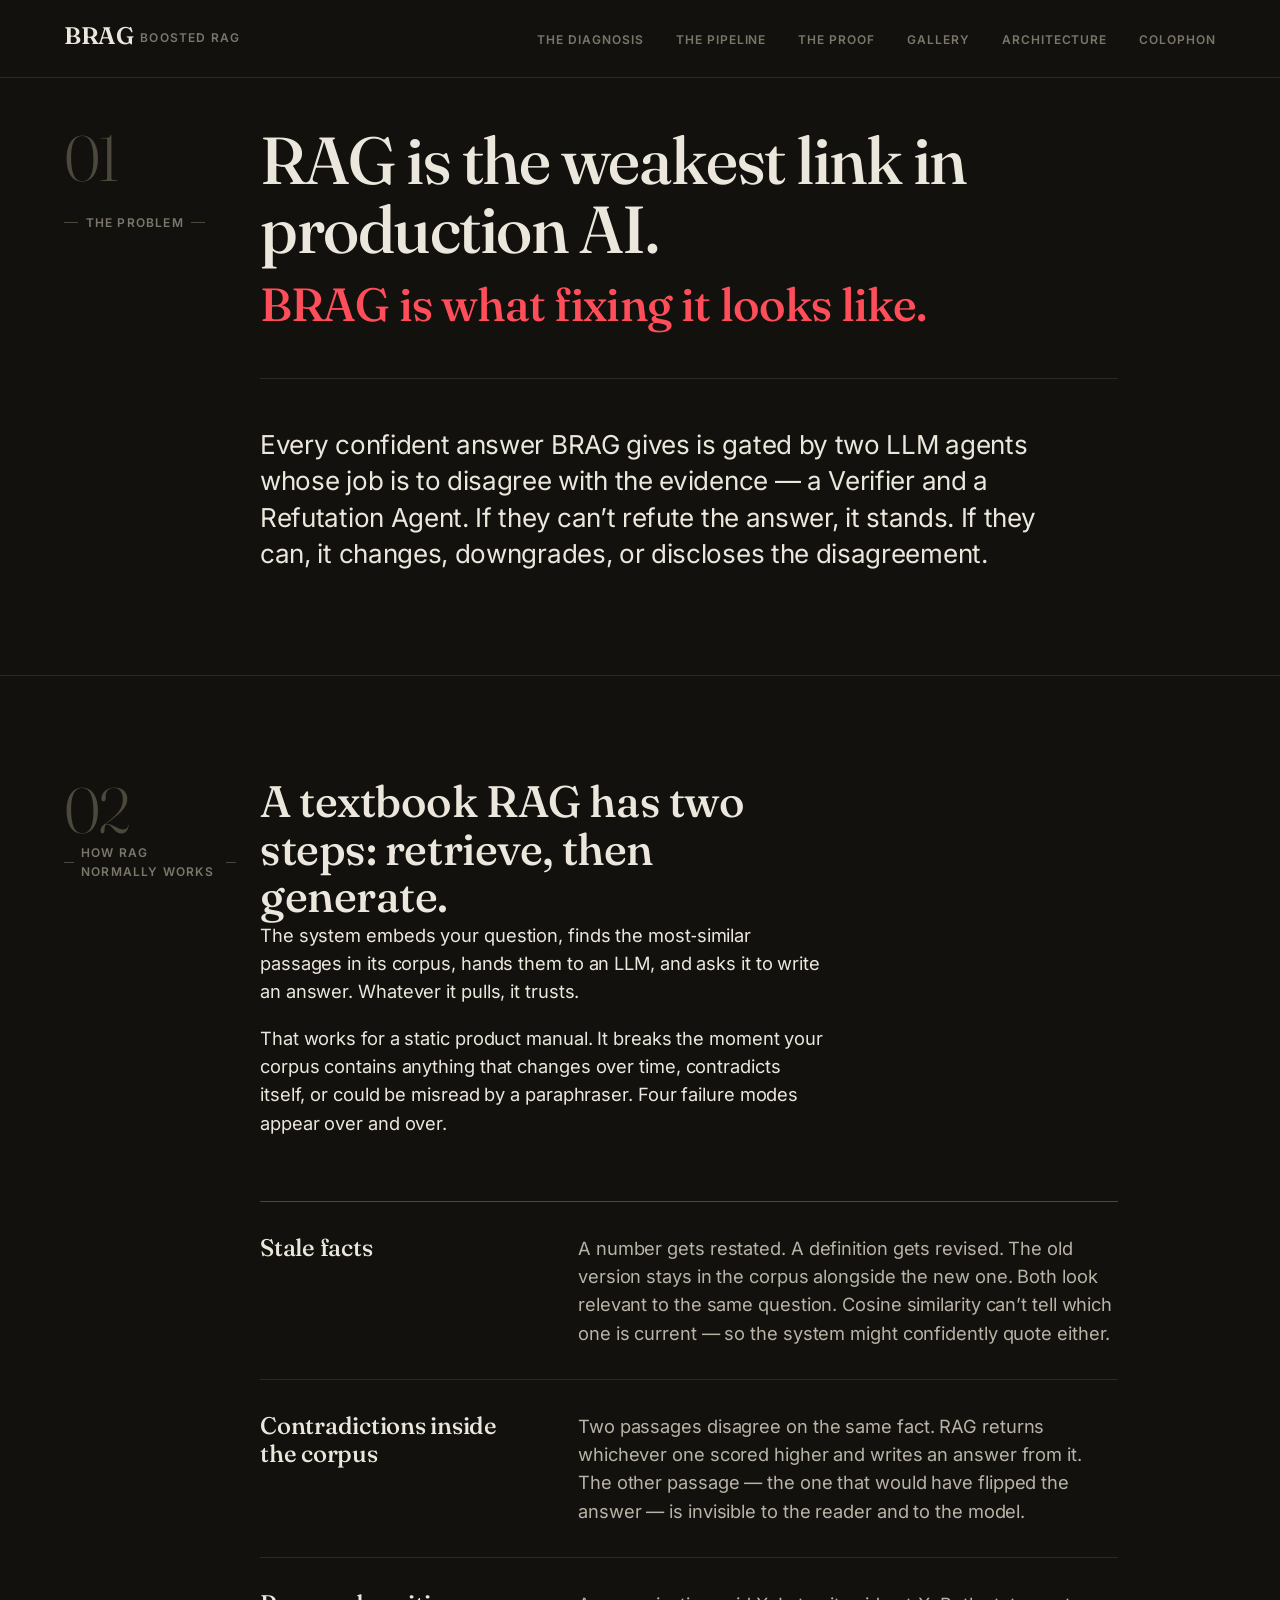
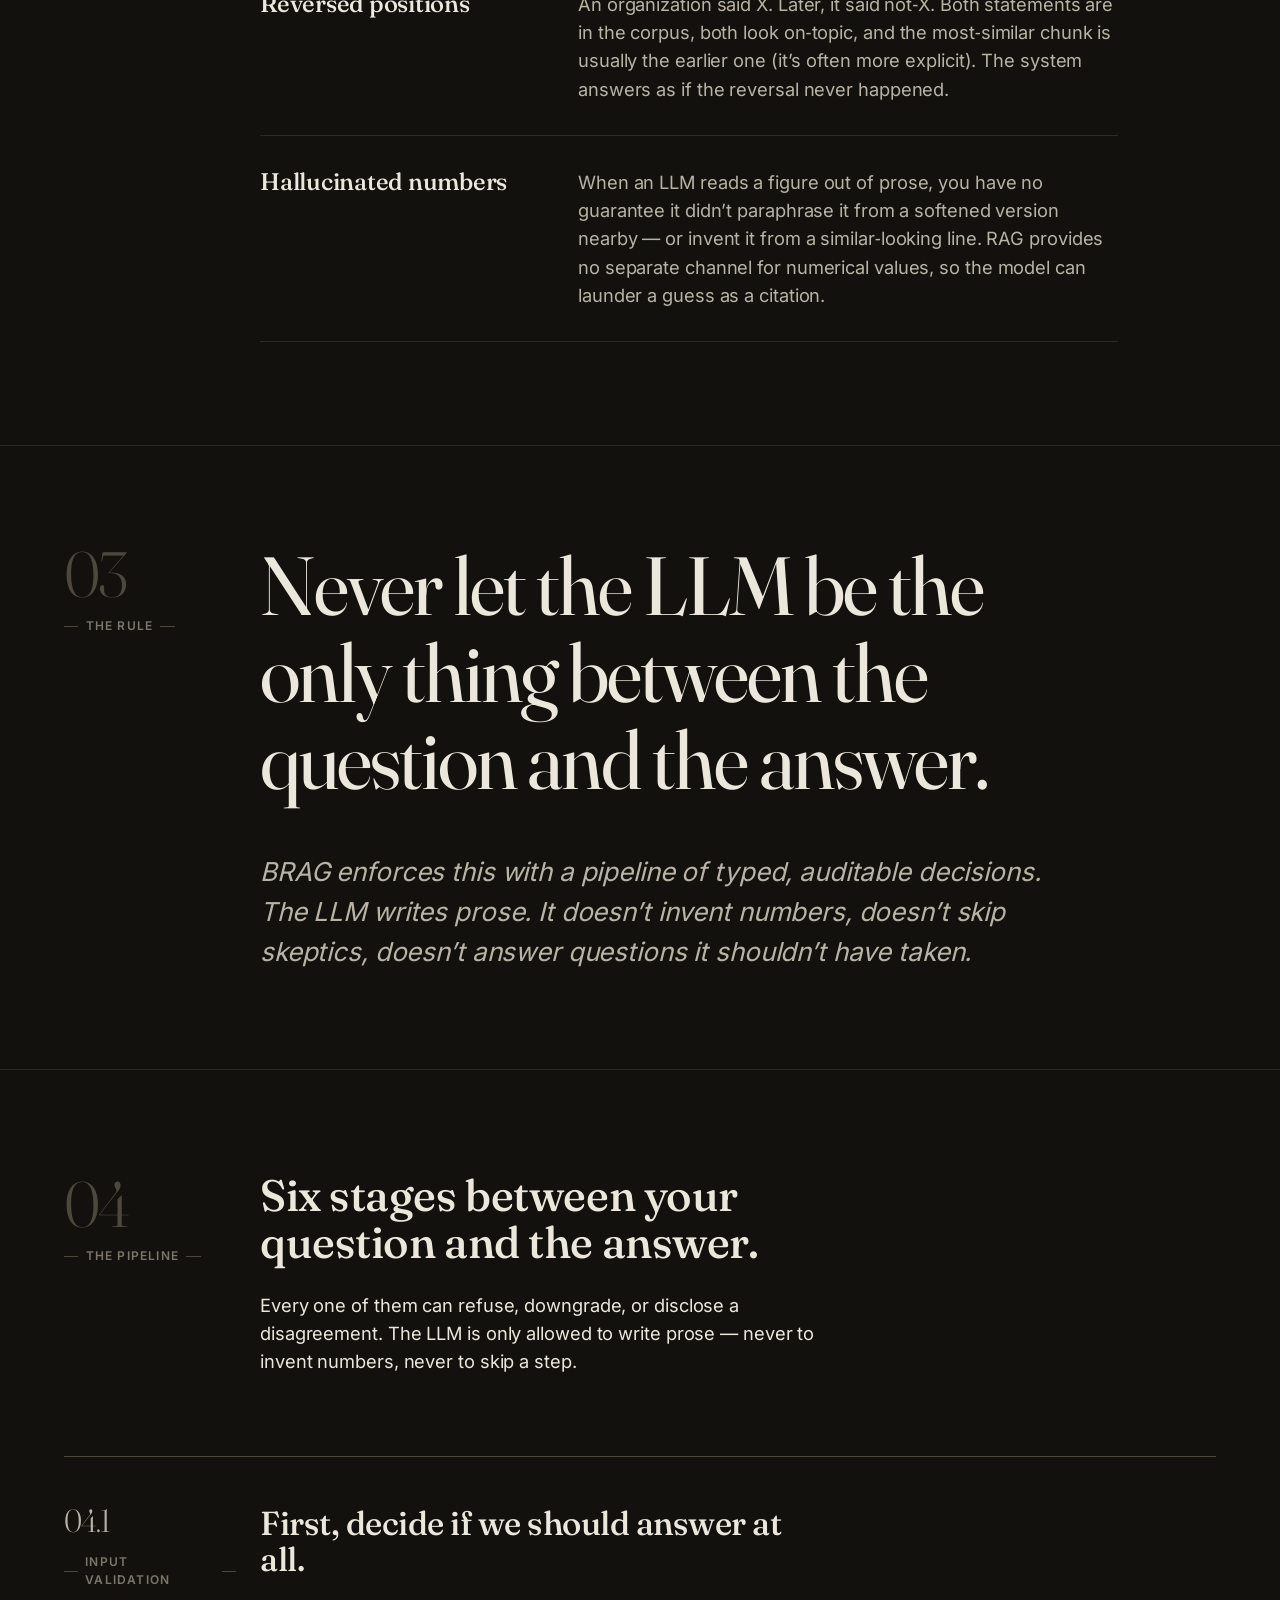
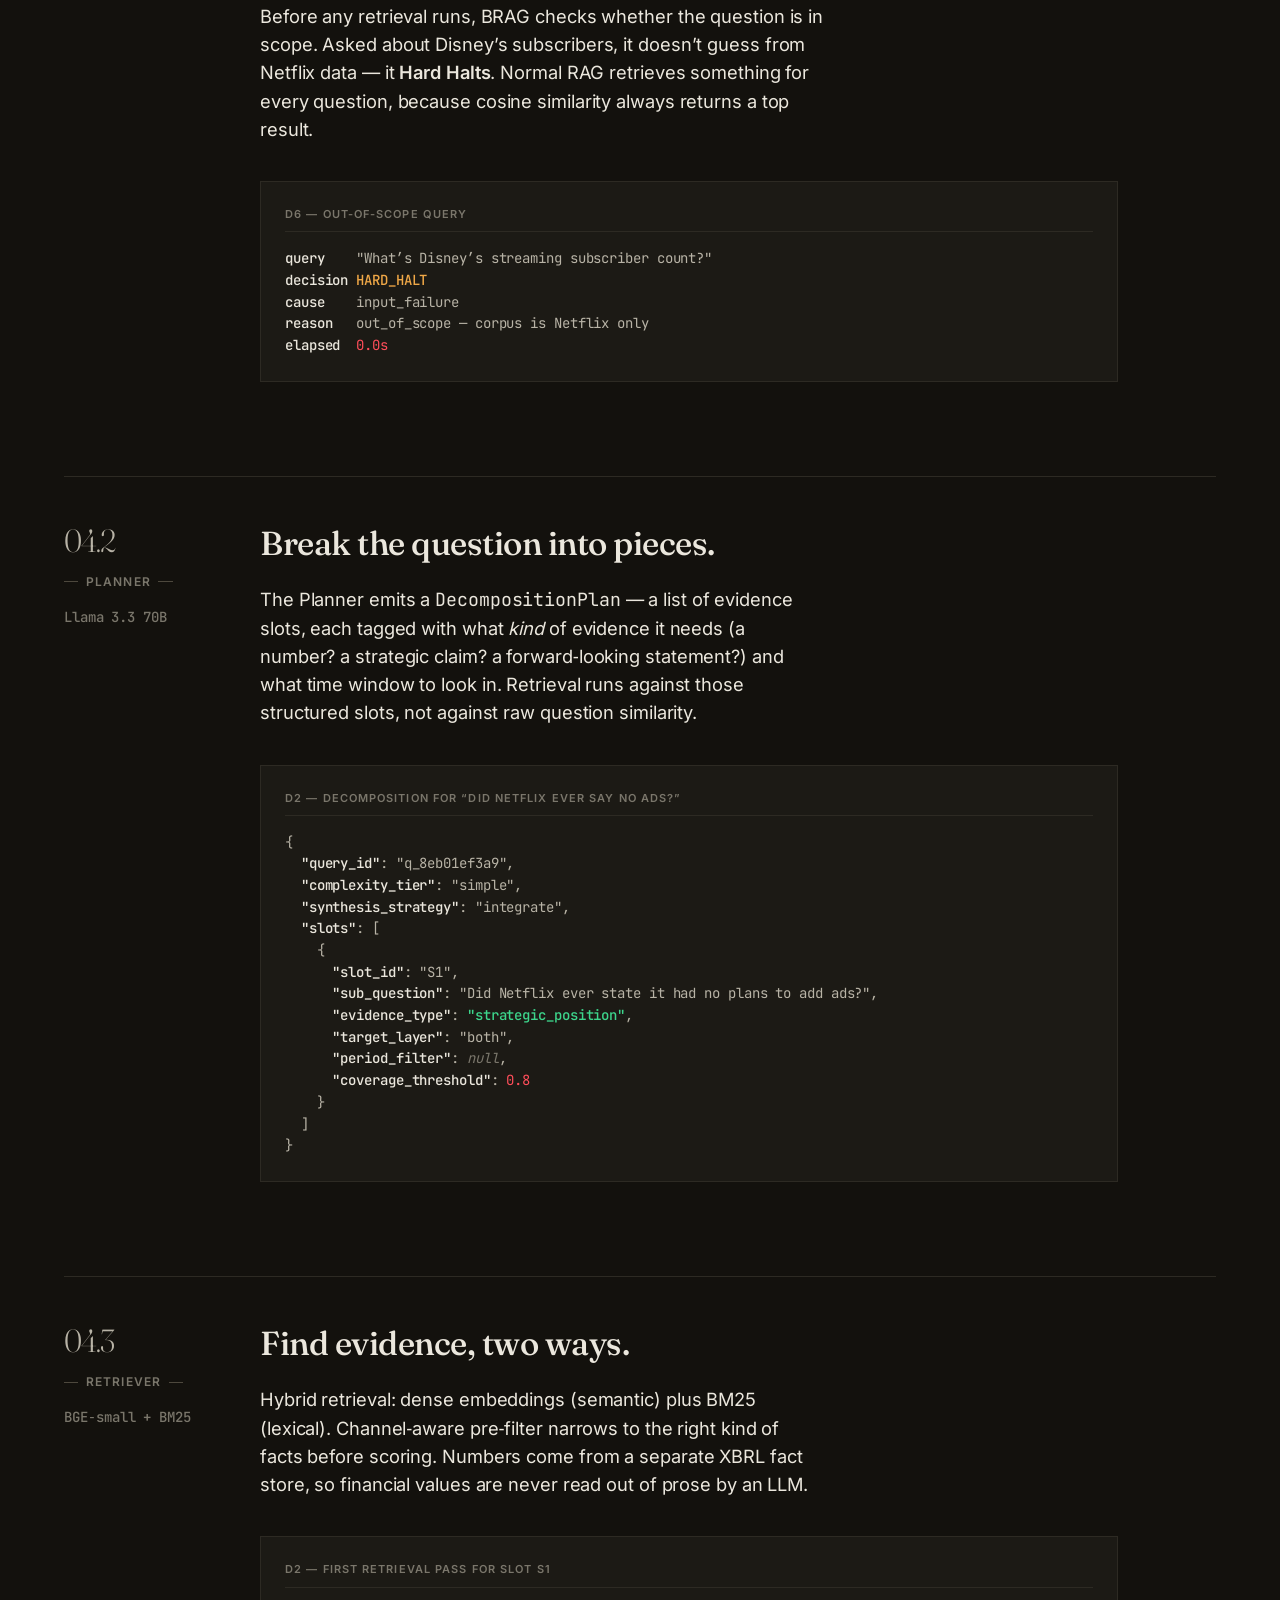
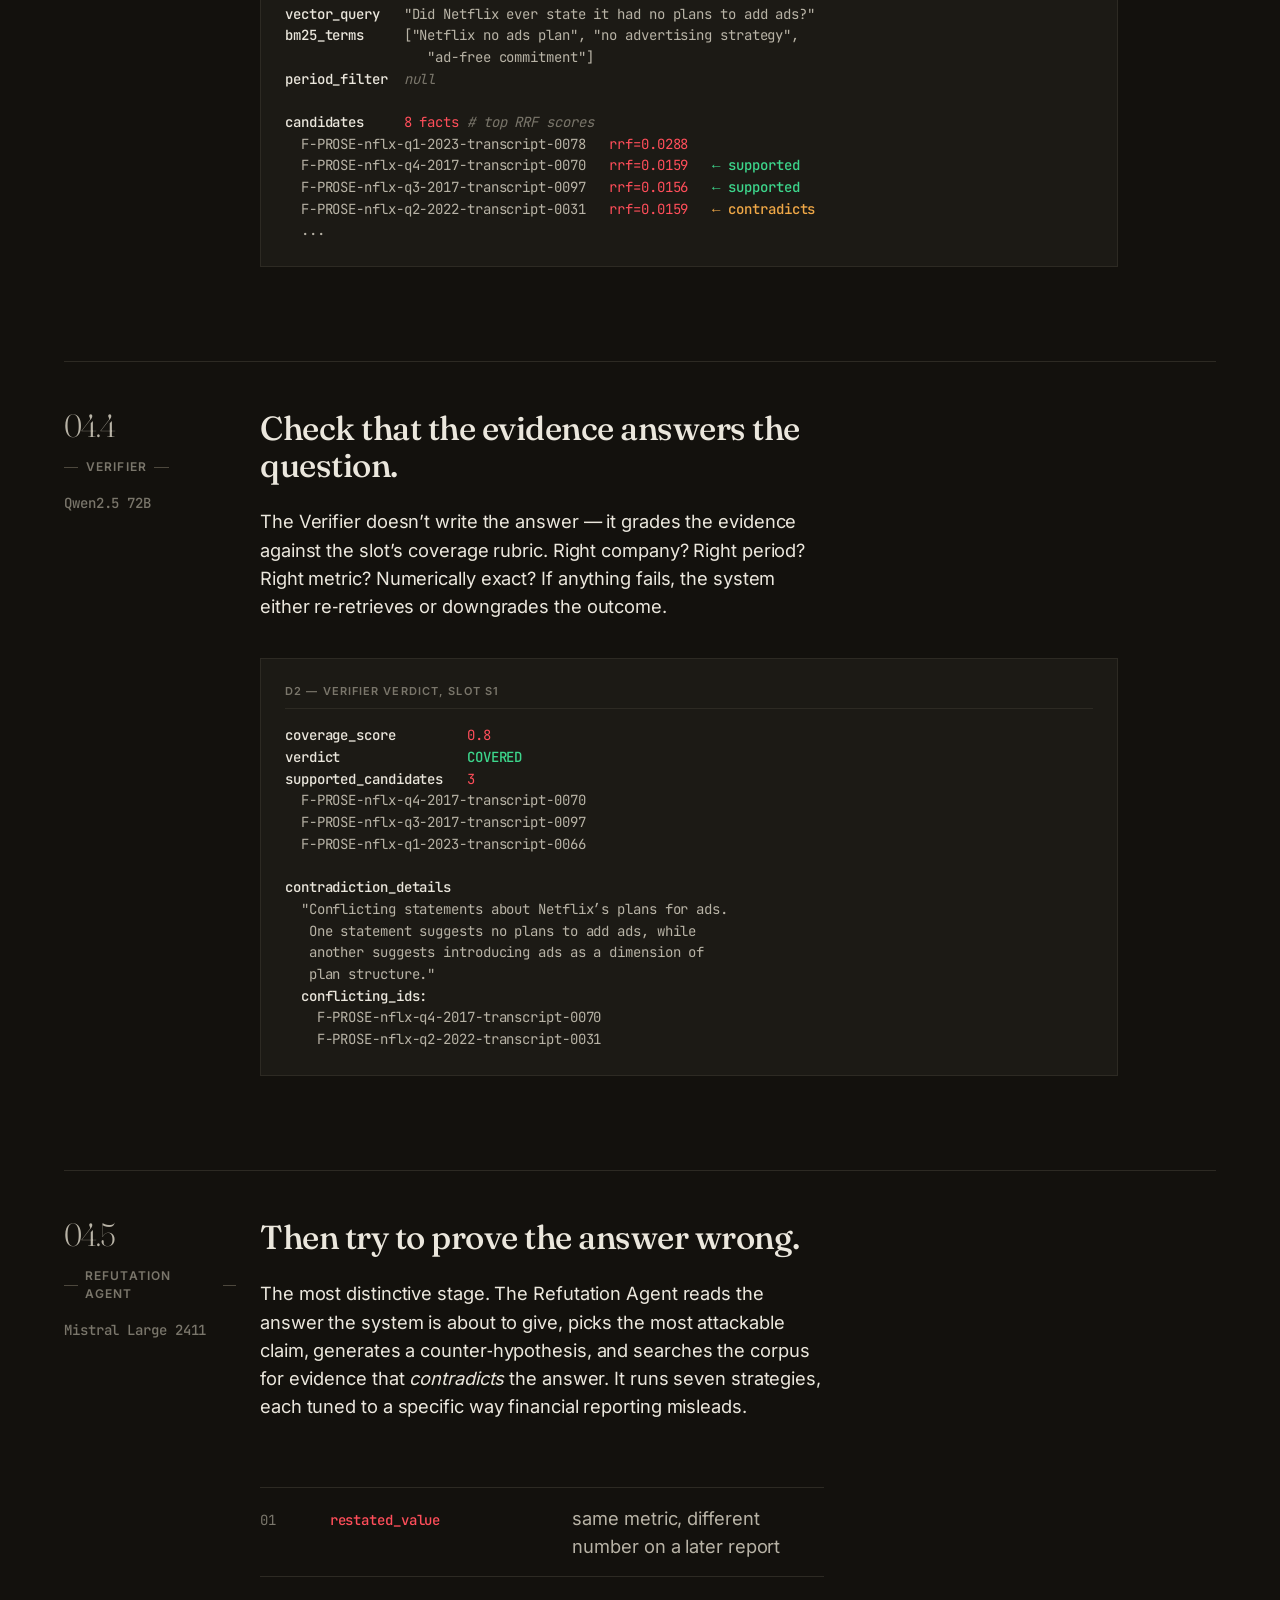
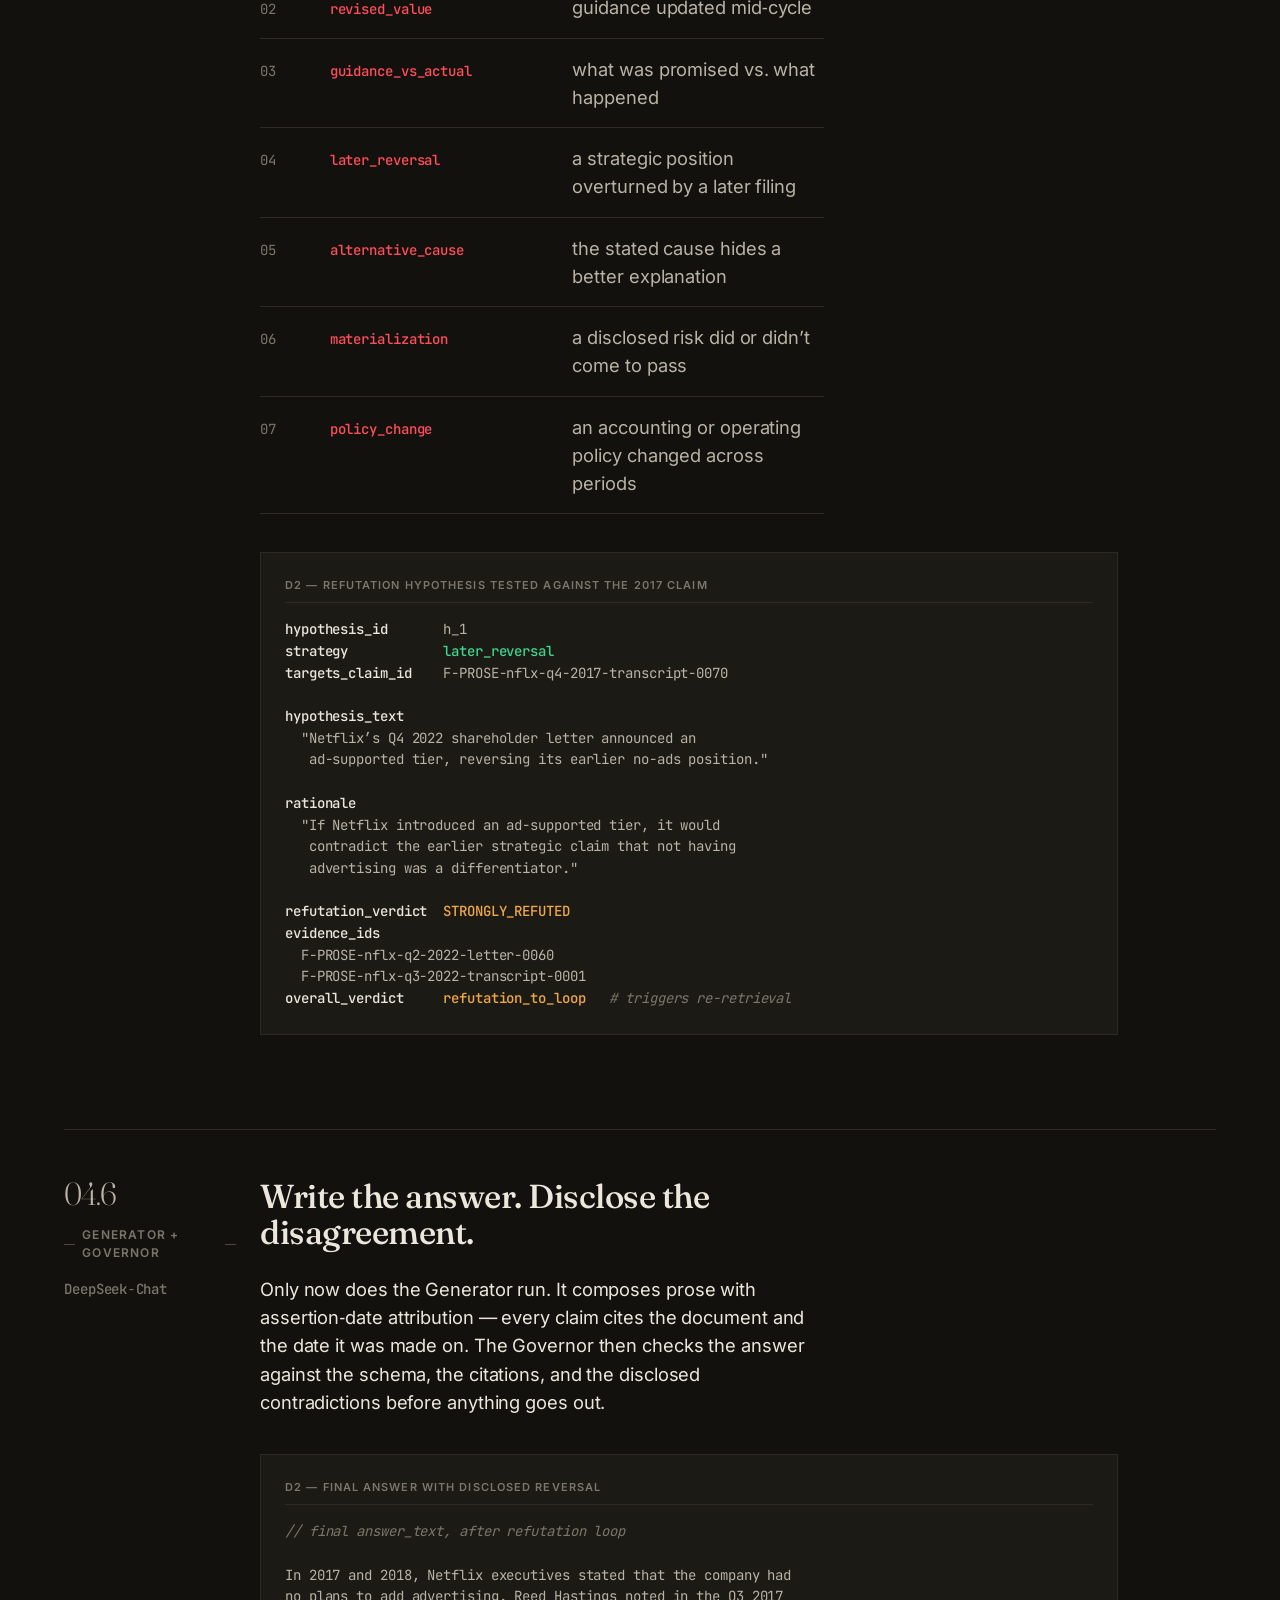
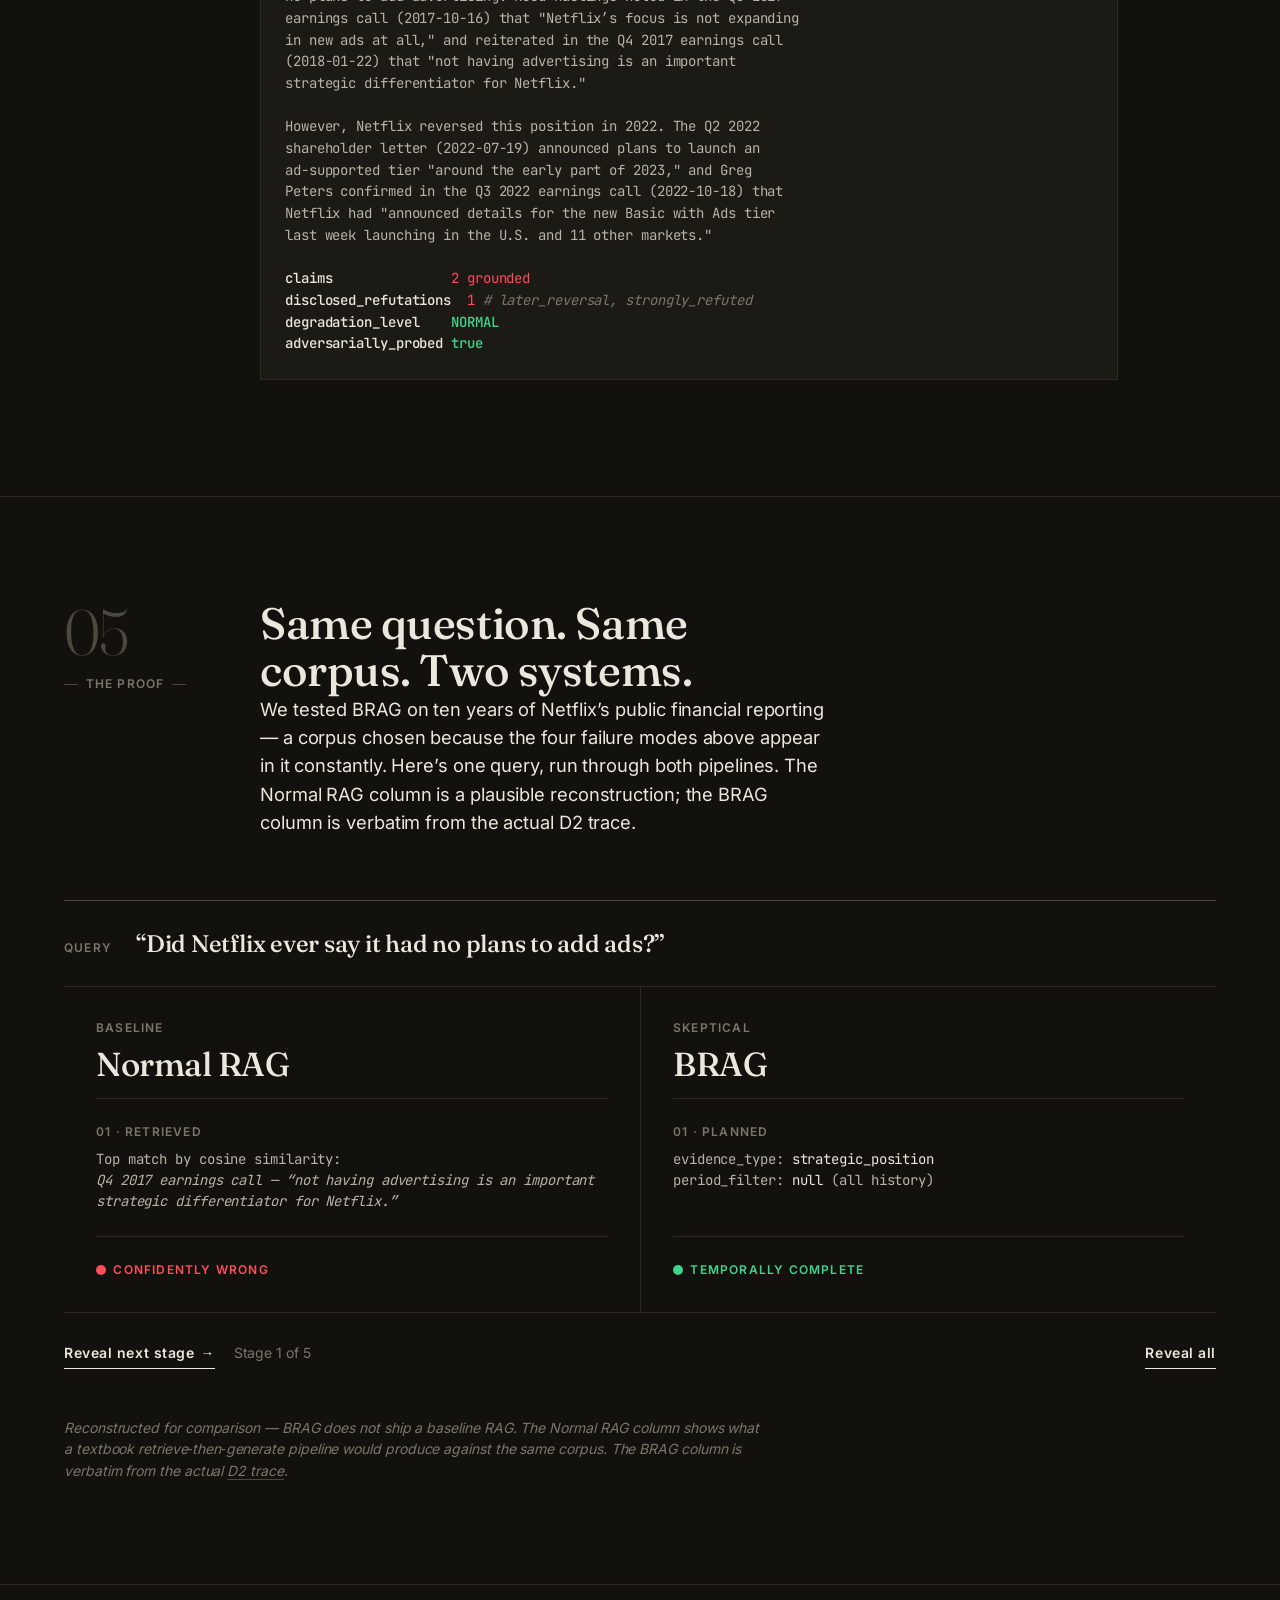
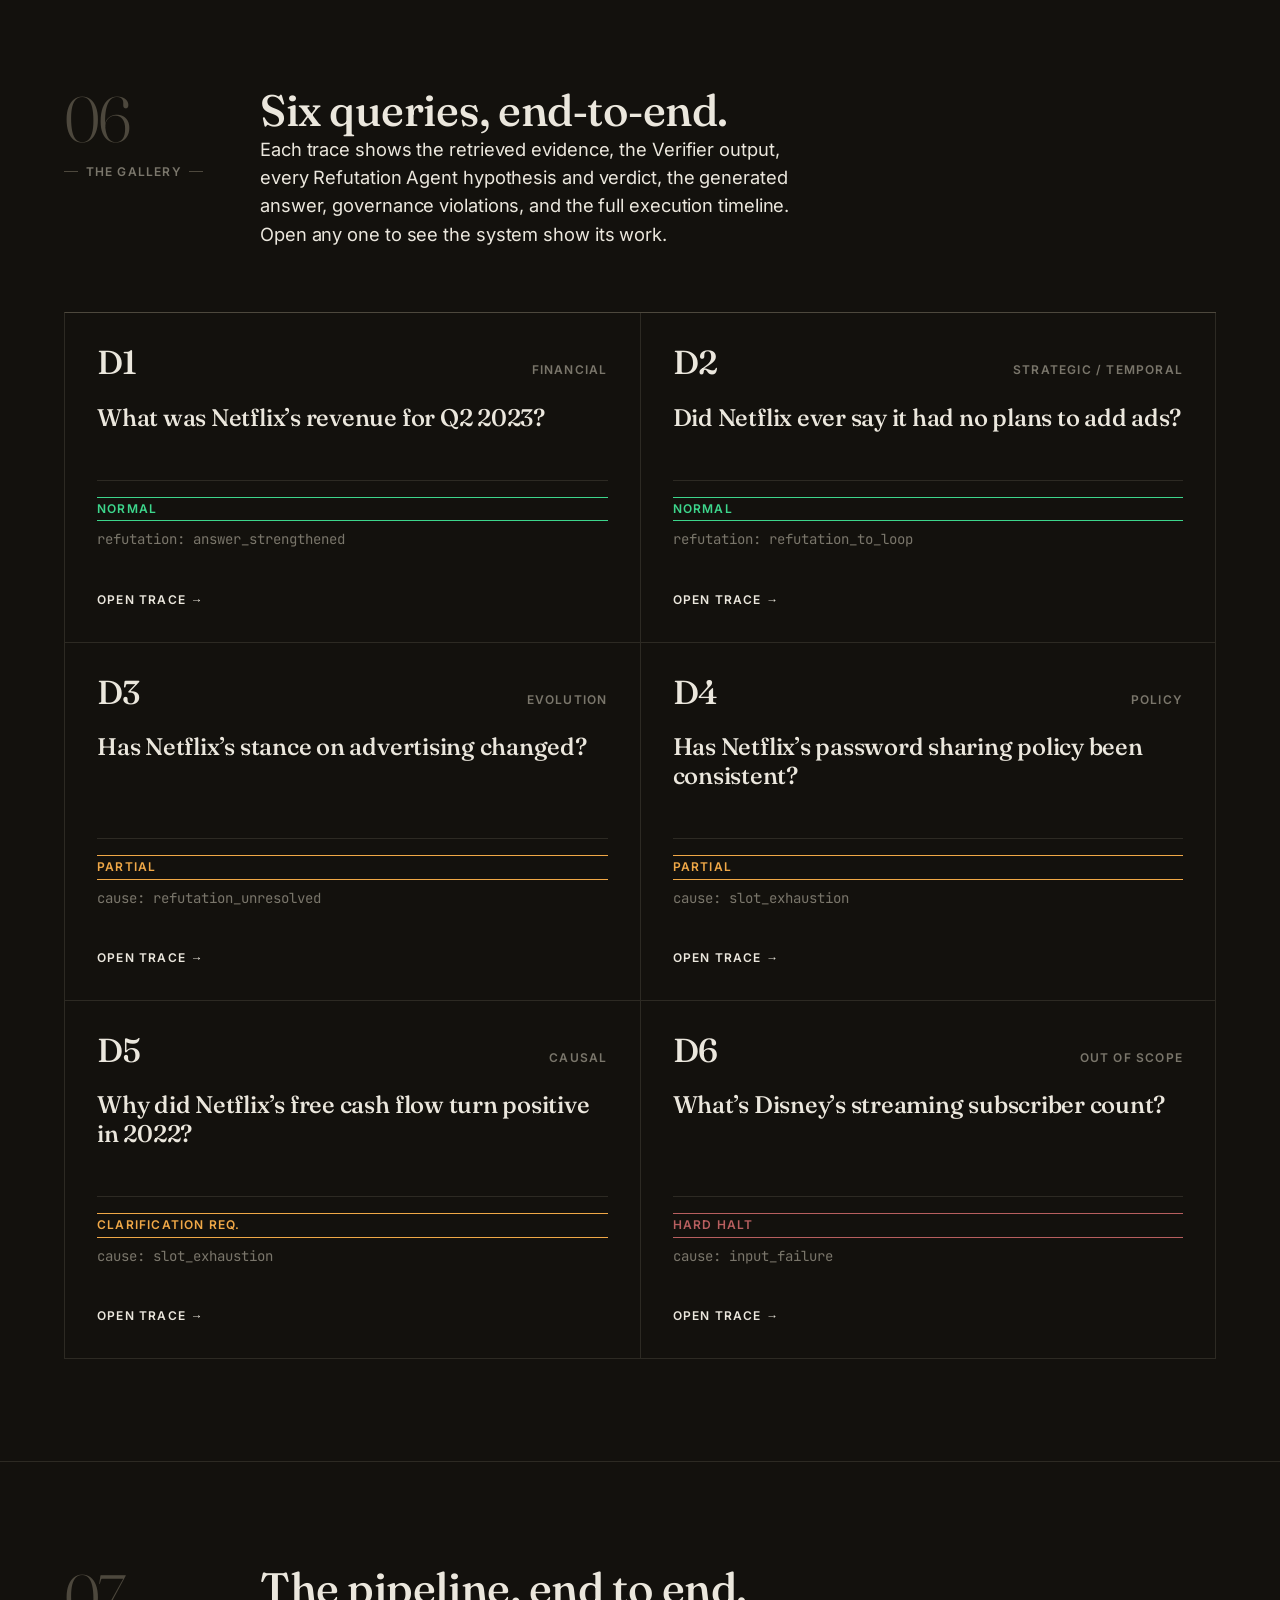
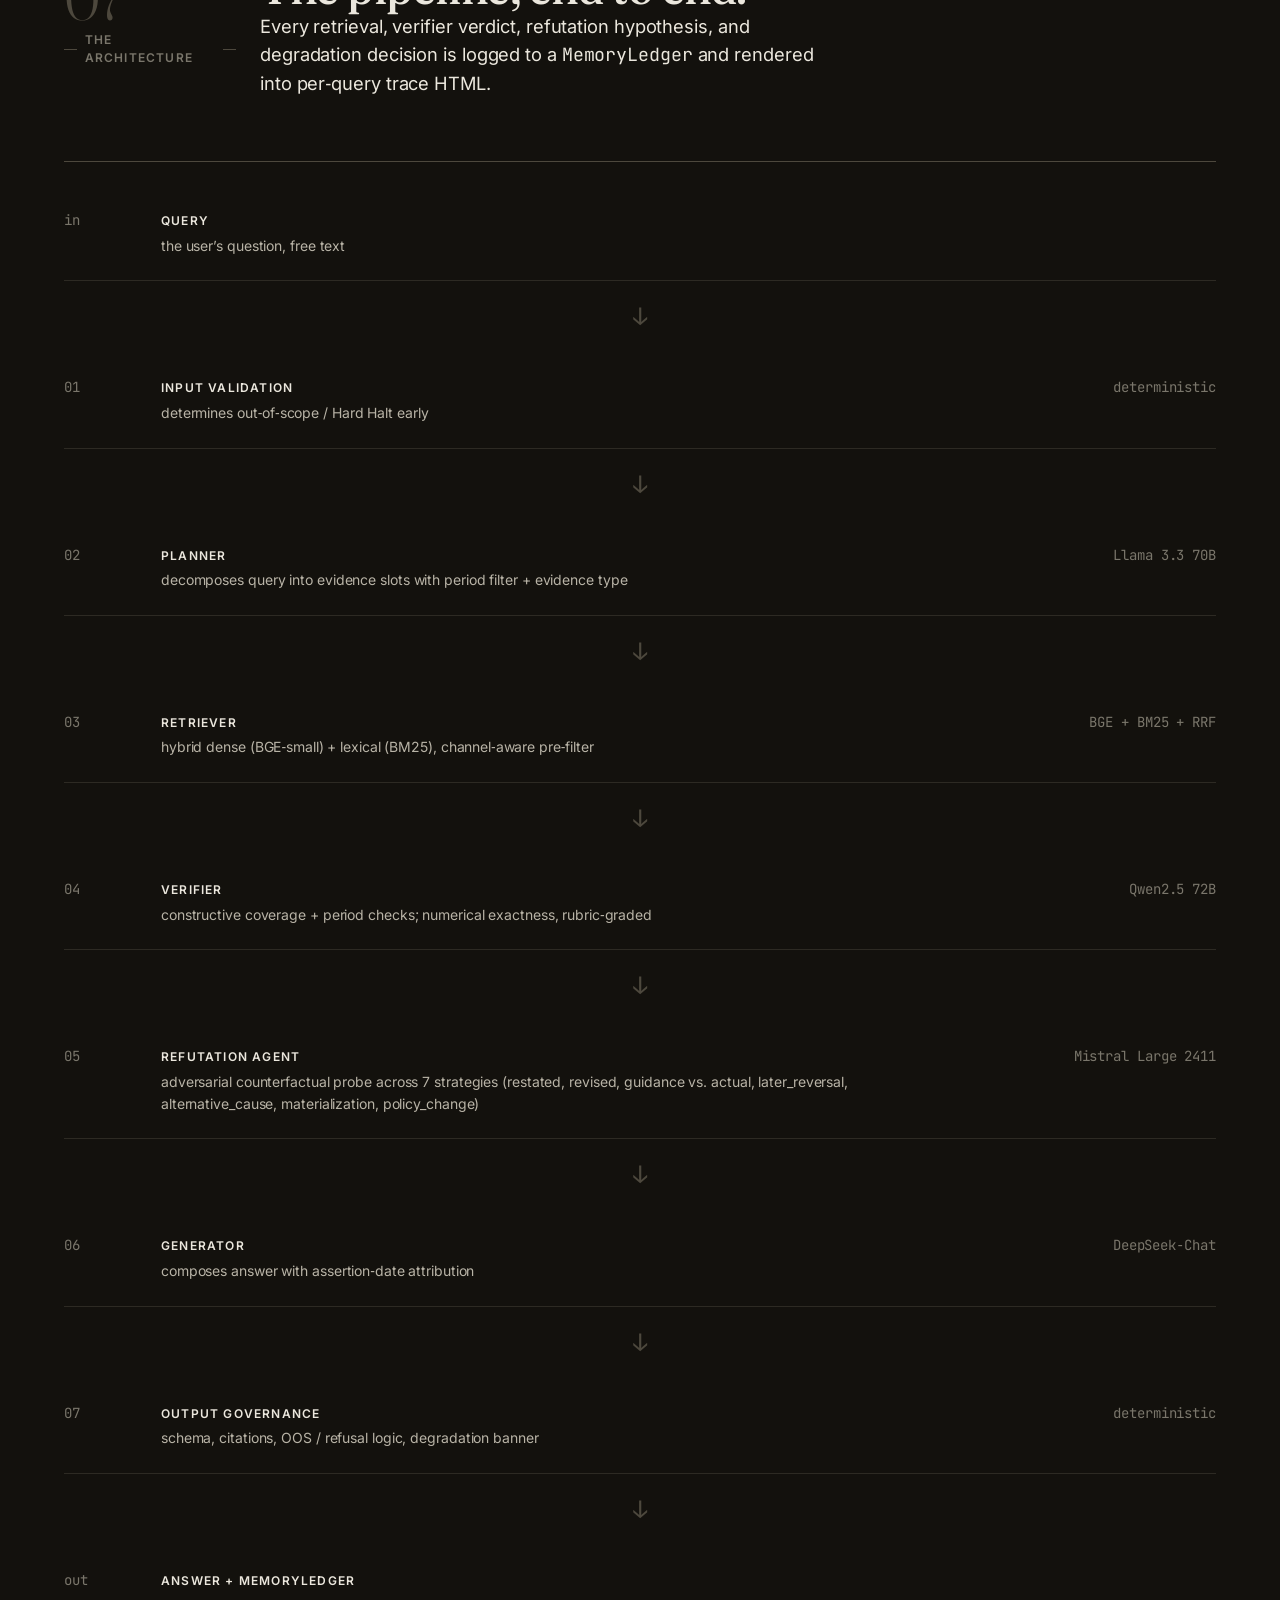
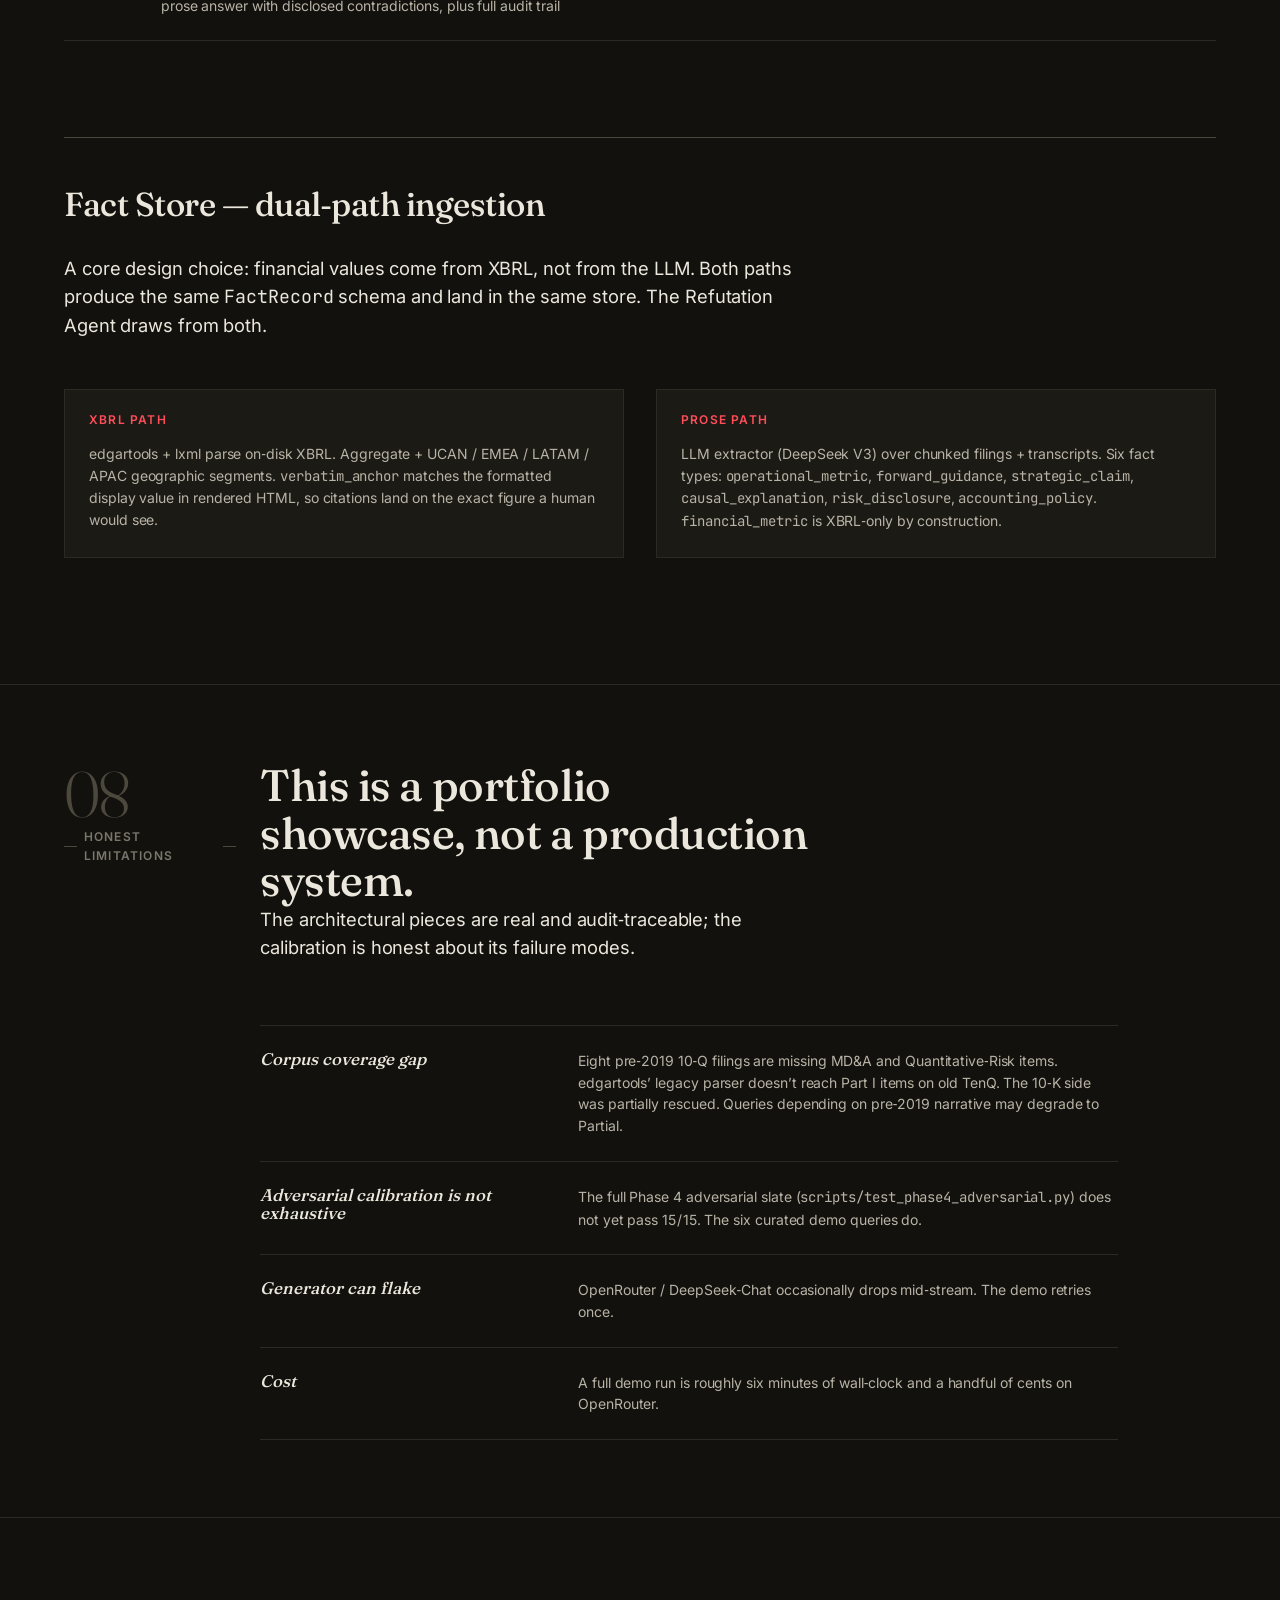
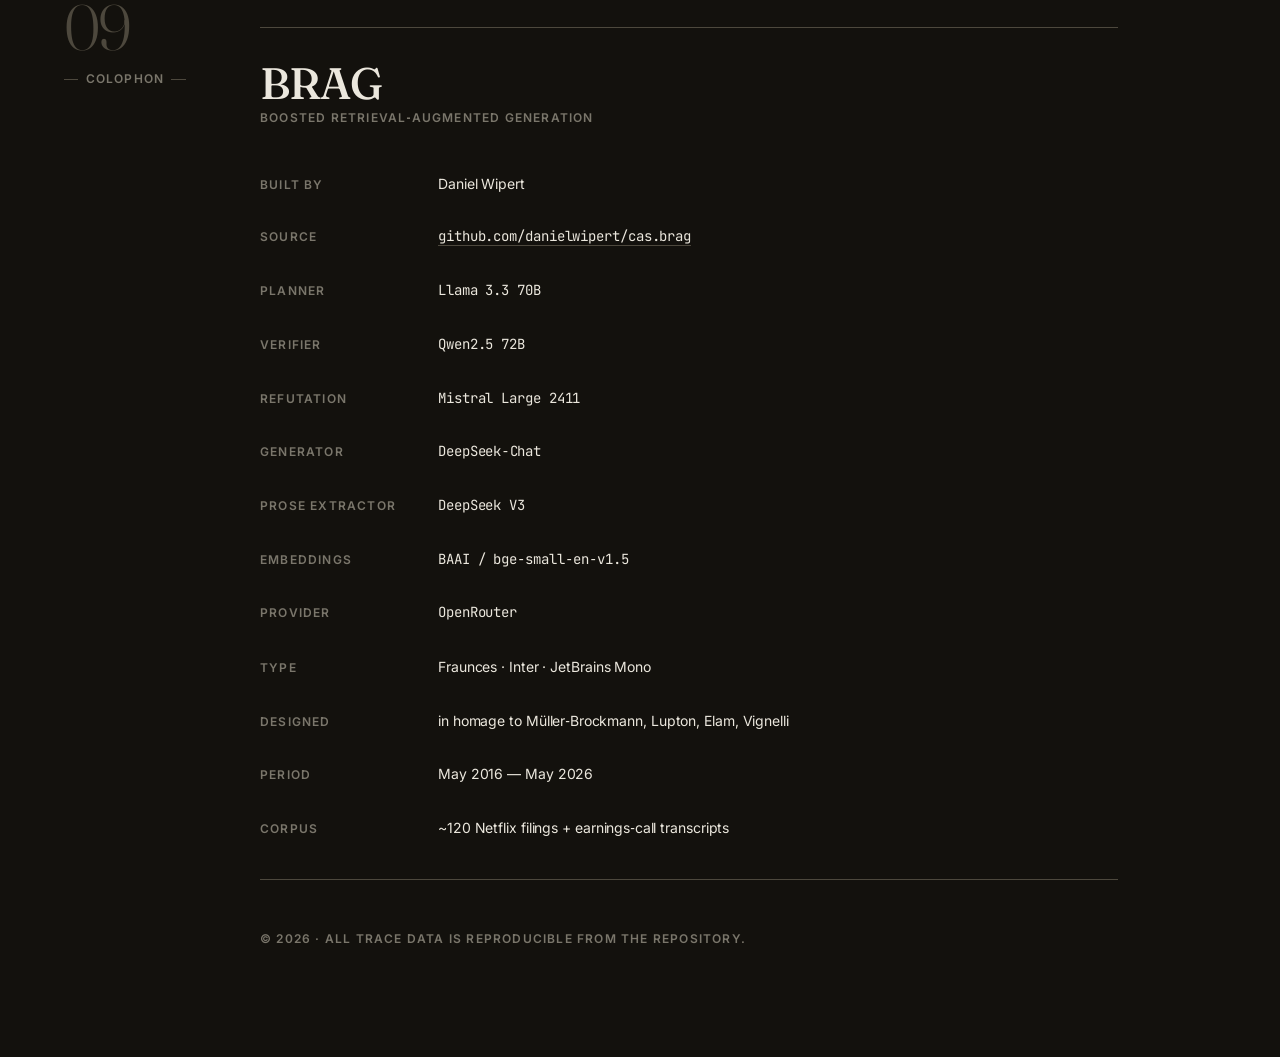
==== commit 6f05a2c8: "Hero copy follow-up (HTML body wasn't in prior commit) The CSS sizing in 58c41ca shipped without the" ====
--- a/docs/index.html
+++ b/docs/index.html
@@ -48,15 +48,15 @@
   </div>
   <div class="display">
     <h1 class="hero-text">
-      A normal RAG system retrieves what looks similar to your question &mdash; and trusts what it pulls.
-      <span class="signal">Nothing in that pipeline is a skeptic.</span>
+      RAG is the weakest link in production AI.
+      <span class="signal">BRAG is what fixing it looks like.</span>
     </h1>
     <div class="lead-block">
       <p class="lead">
-        BRAG is the version of retrieval&#8209;augmented generation that has skeptics. Every
-        confident answer it gives is gated by two LLM agents whose job is to disagree with
-        the evidence &mdash; a Verifier and a Refutation Agent. If they can&rsquo;t refute the
-        answer, it stands. If they can, it changes, downgrades, or discloses the disagreement.
+        Every confident answer BRAG gives is gated by two LLM agents whose job is to
+        disagree with the evidence &mdash; a Verifier and a Refutation Agent. If they
+        can&rsquo;t refute the answer, it stands. If they can, it changes, downgrades,
+        or discloses the disagreement.
       </p>
     </div>
   </div>
--- a/docs/assets/css/tokens.css
+++ b/docs/assets/css/tokens.css
@@ -59,7 +59,7 @@
   --fs-h3:       clamp(1.75rem,   1.40rem + 1.7vw,  2.75rem);
   --fs-h2:       clamp(2.1875rem, 1.65rem + 2.6vw,  3.75rem);
   --fs-h1:       clamp(2.75rem,   1.95rem + 4.0vw,  5.5rem);
-  --fs-hero:     clamp(3.25rem,   2.05rem + 6.0vw,  7.5rem);
+  --fs-hero:     clamp(2.5rem,    1.75rem + 3.0vw, 4.5rem);
 
   /* --- spacing (8px baseline) ----------------------------- */
   --space-1:  8px;
--- a/docs/assets/css/main.css
+++ b/docs/assets/css/main.css
@@ -42,11 +42,12 @@
 
 .hero-text {
   font-size: var(--fs-hero);
-  line-height: 1.02;
-  letter-spacing: -0.025em;
-  font-weight: 400;
-  font-variation-settings: "opsz" 144, "SOFT" 0, "WONK" 0;
-  margin: 0;
+  line-height: 1.05;
+  letter-spacing: -0.022em;
+  font-weight: 500;
+  font-variation-settings: "opsz" 72, "SOFT" 0, "WONK" 0;
+  margin: 0;
+  max-width: 22ch;
 }
 .h1 { font-size: var(--fs-h1); font-variation-settings: "opsz" 96; letter-spacing: -0.02em; }
 .h2 { font-size: var(--fs-h2); font-variation-settings: "opsz" 48; letter-spacing: -0.018em; }
@@ -224,14 +225,14 @@
 .hero-text .signal {
   color: var(--signal);
   display: block;
-  margin-top: 0.3em;
-  font-size: 0.55em;
-  font-weight: 600;
-  letter-spacing: -0.015em;
-  font-variation-settings: "opsz" 72;
+  margin-top: 0.35em;
+  font-size: 0.7em;
+  font-weight: 500;
+  letter-spacing: -0.018em;
+  font-variation-settings: "opsz" 48;
 }
 @media (max-width: 1023px) {
-  .hero-text .signal { font-size: 0.65em; margin-top: 0.4em; }
+  .hero-text .signal { font-size: 0.78em; margin-top: 0.4em; }
 }
 
 .hero .lead-block {
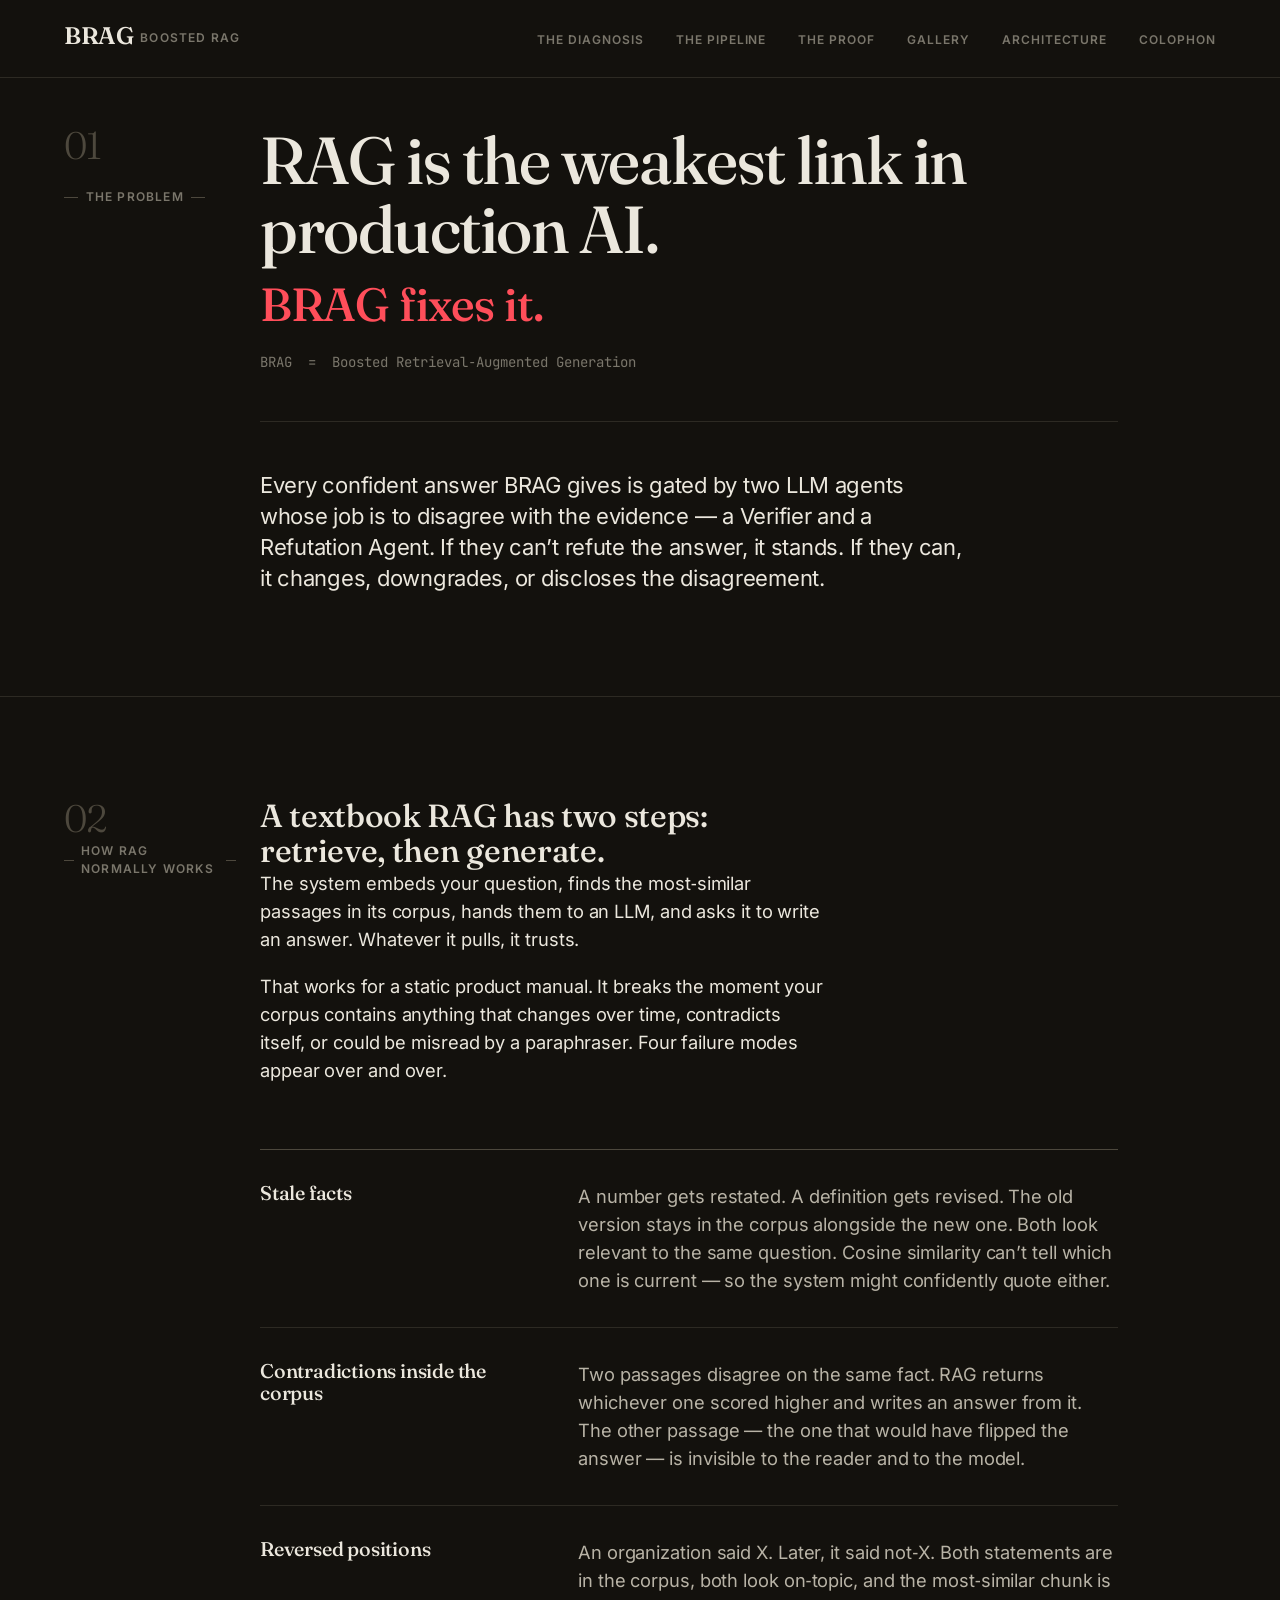
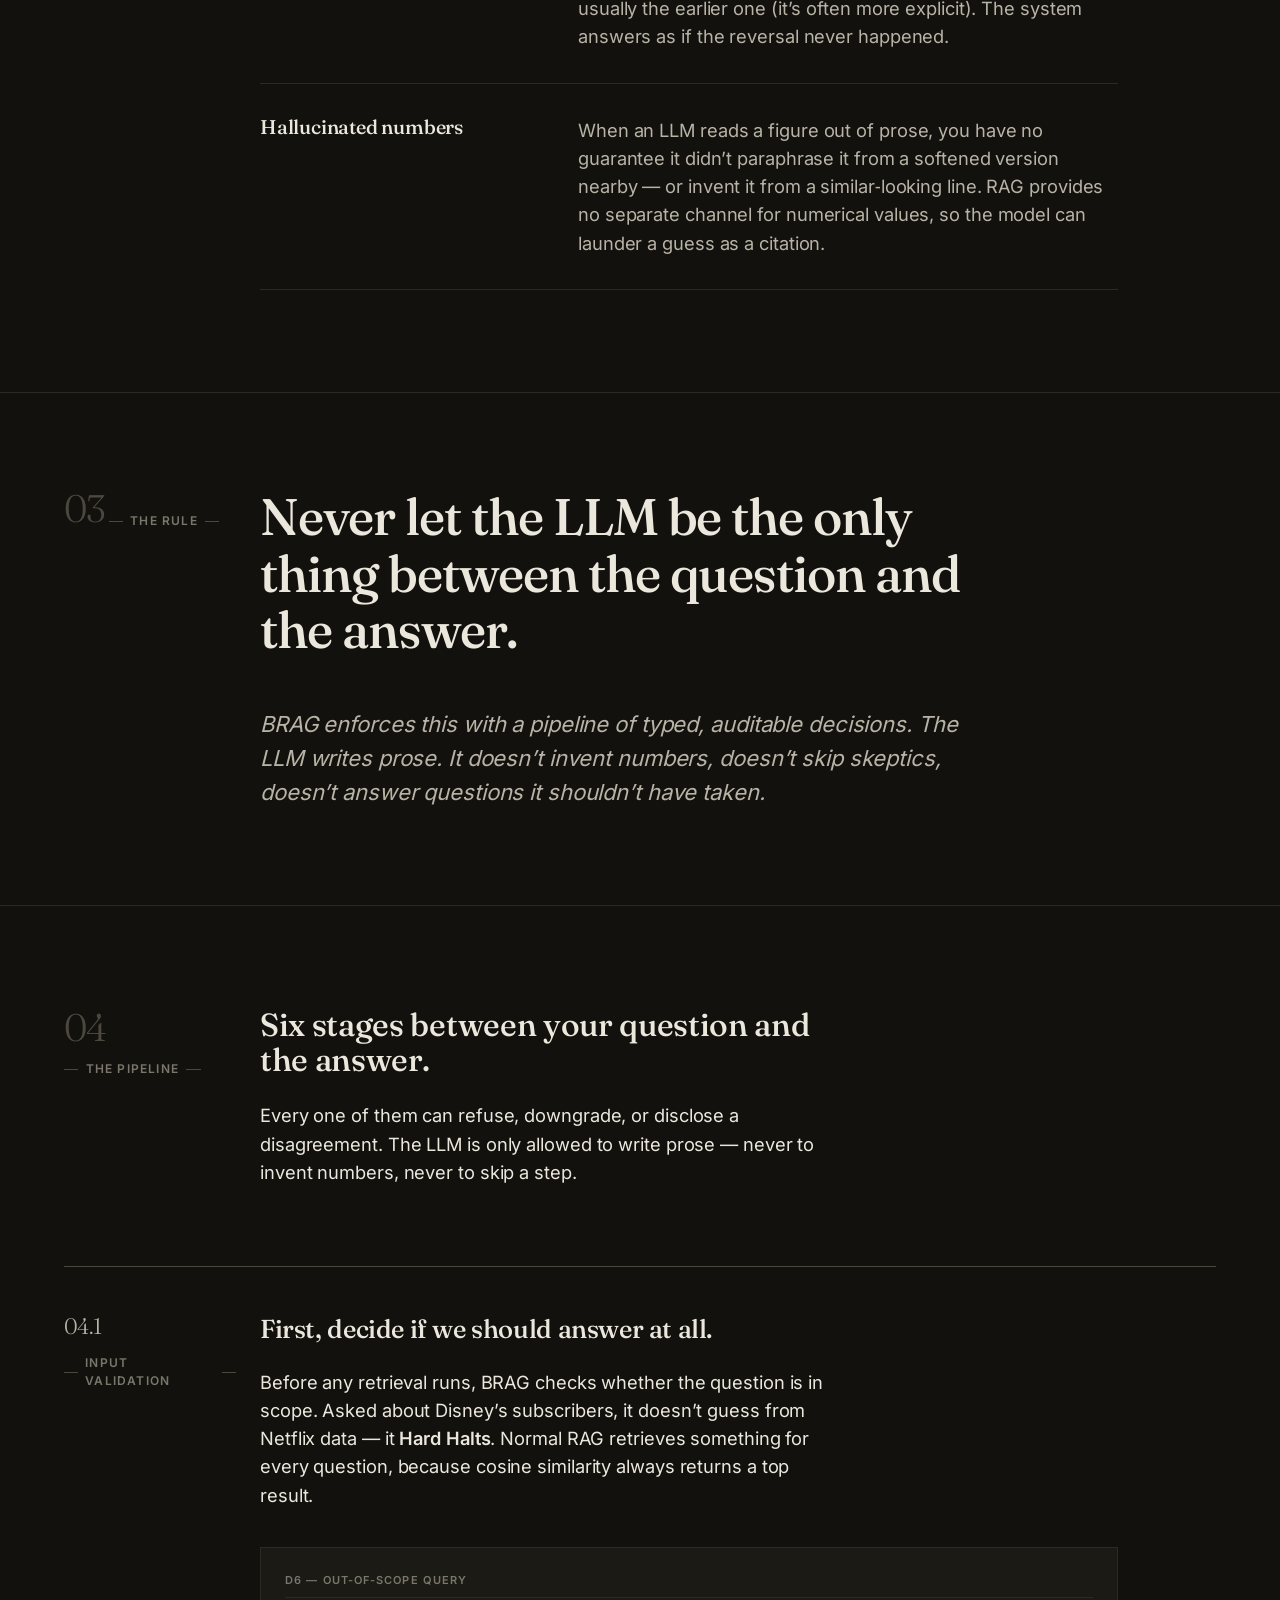
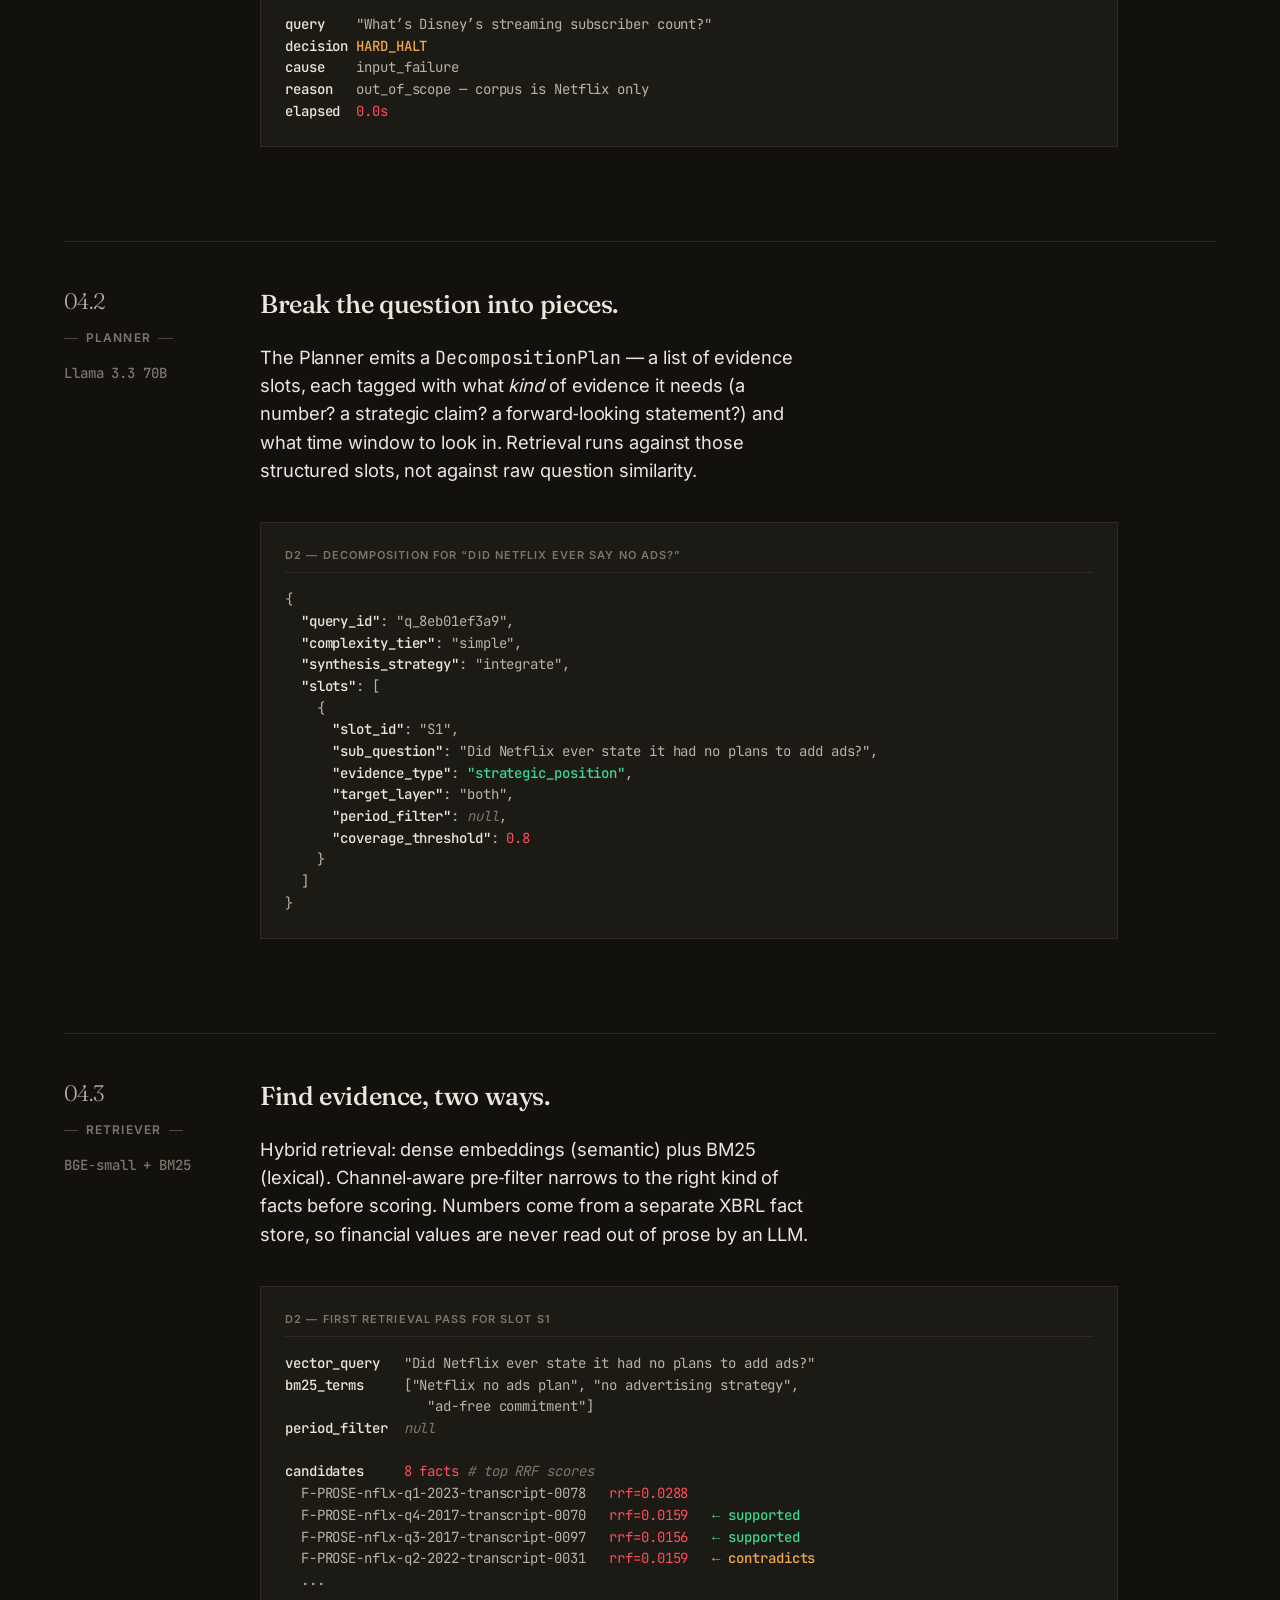
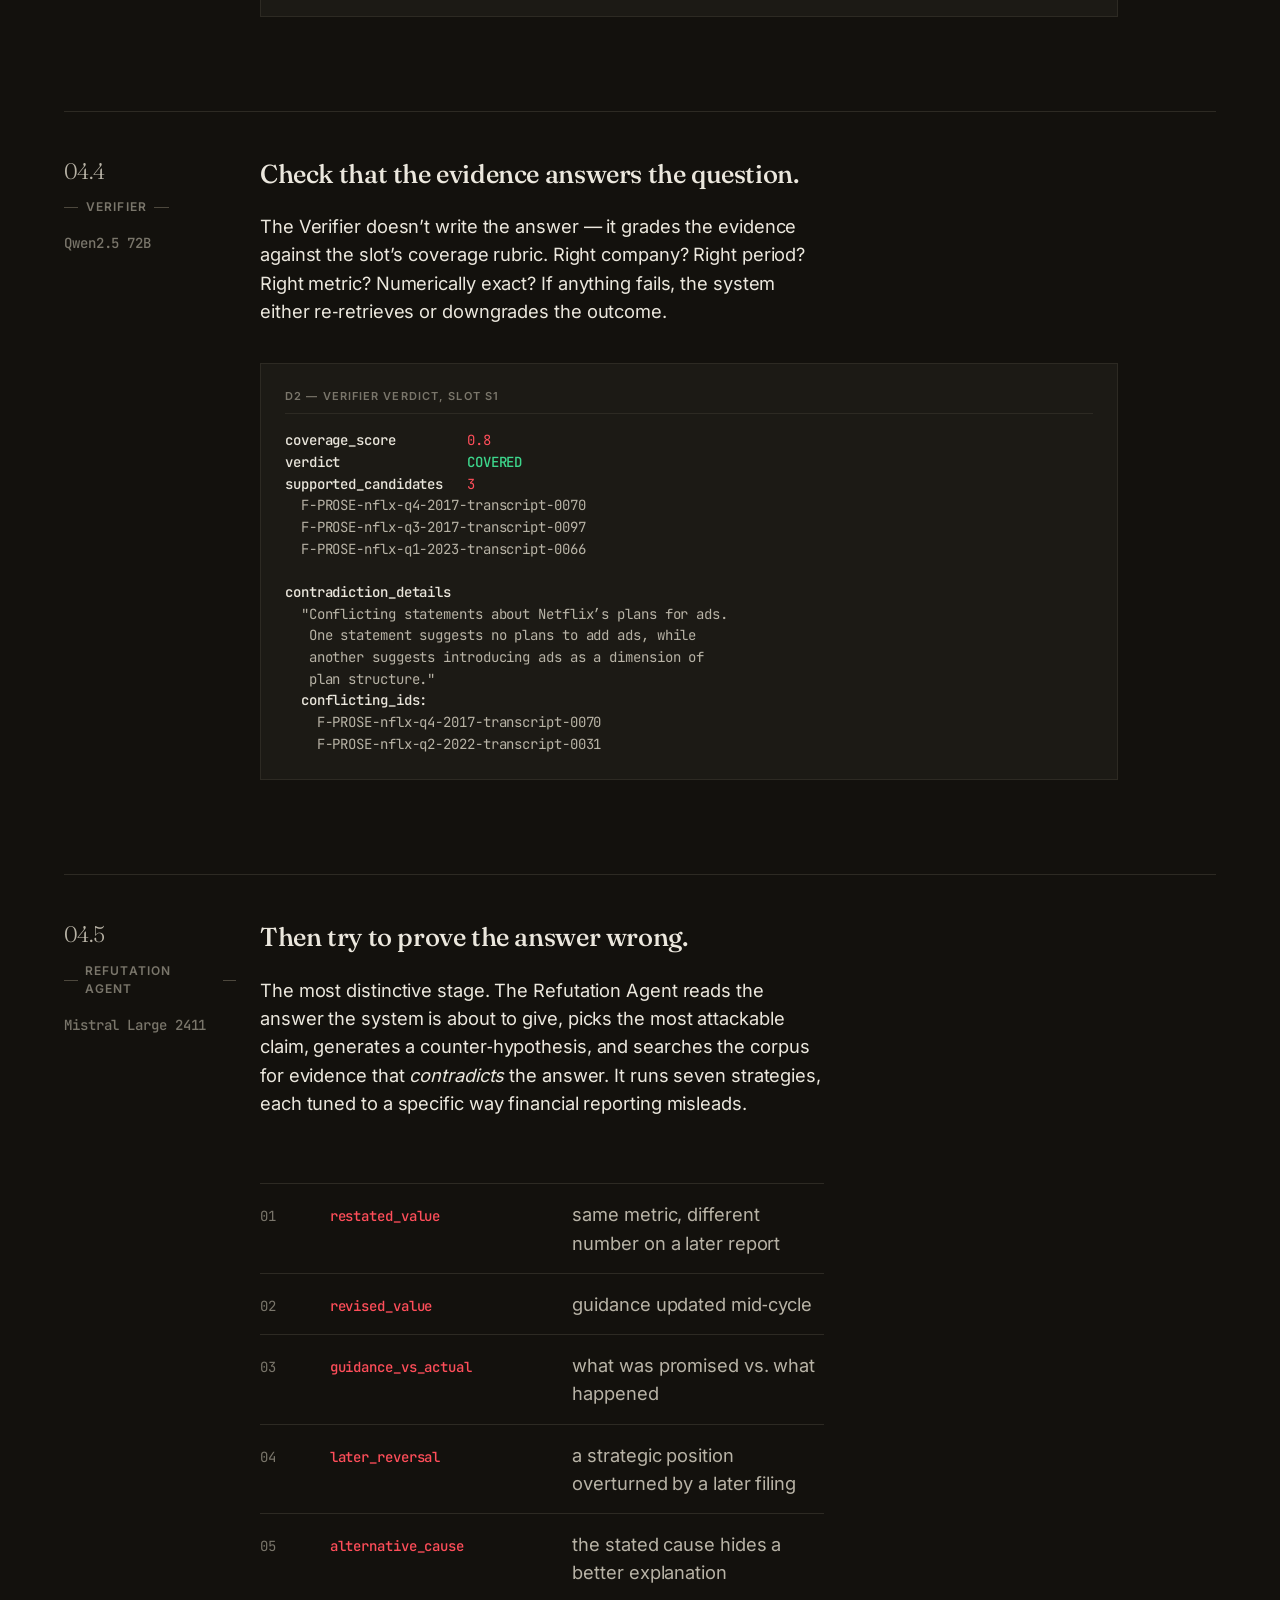
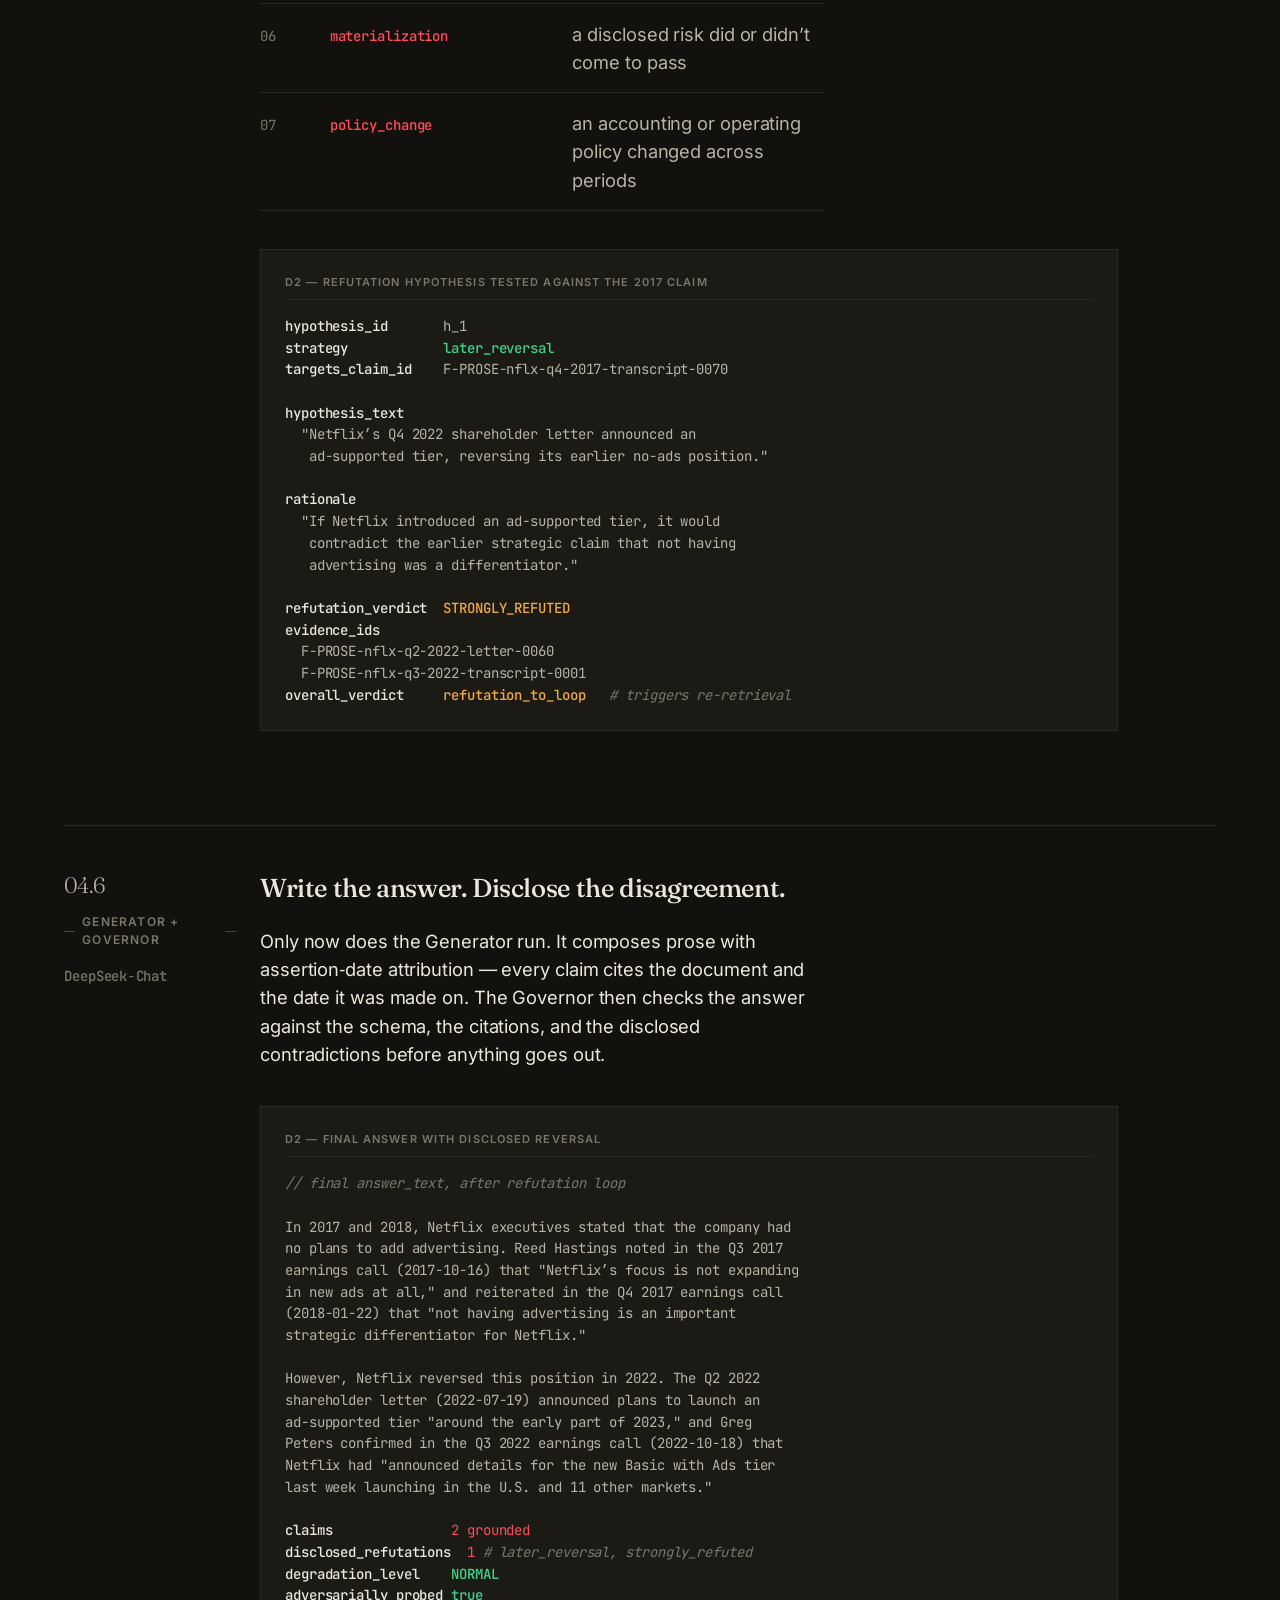
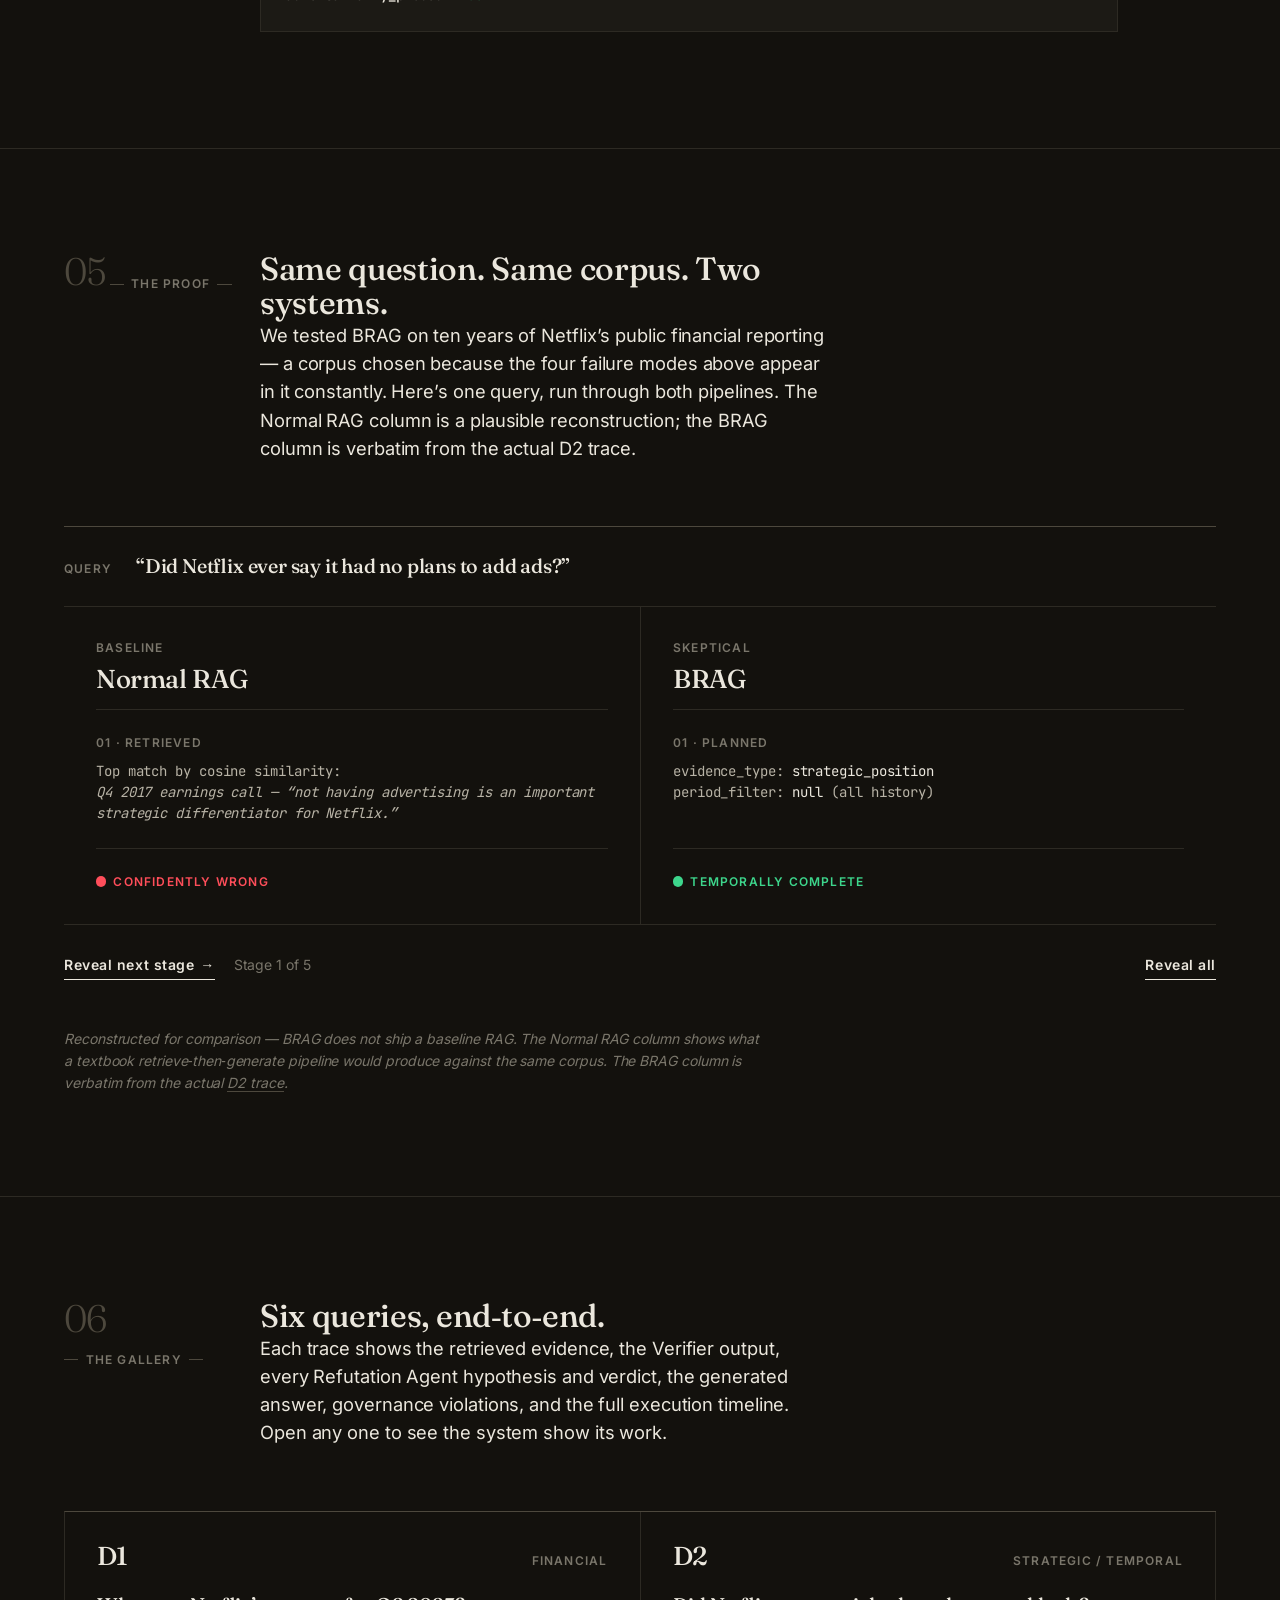
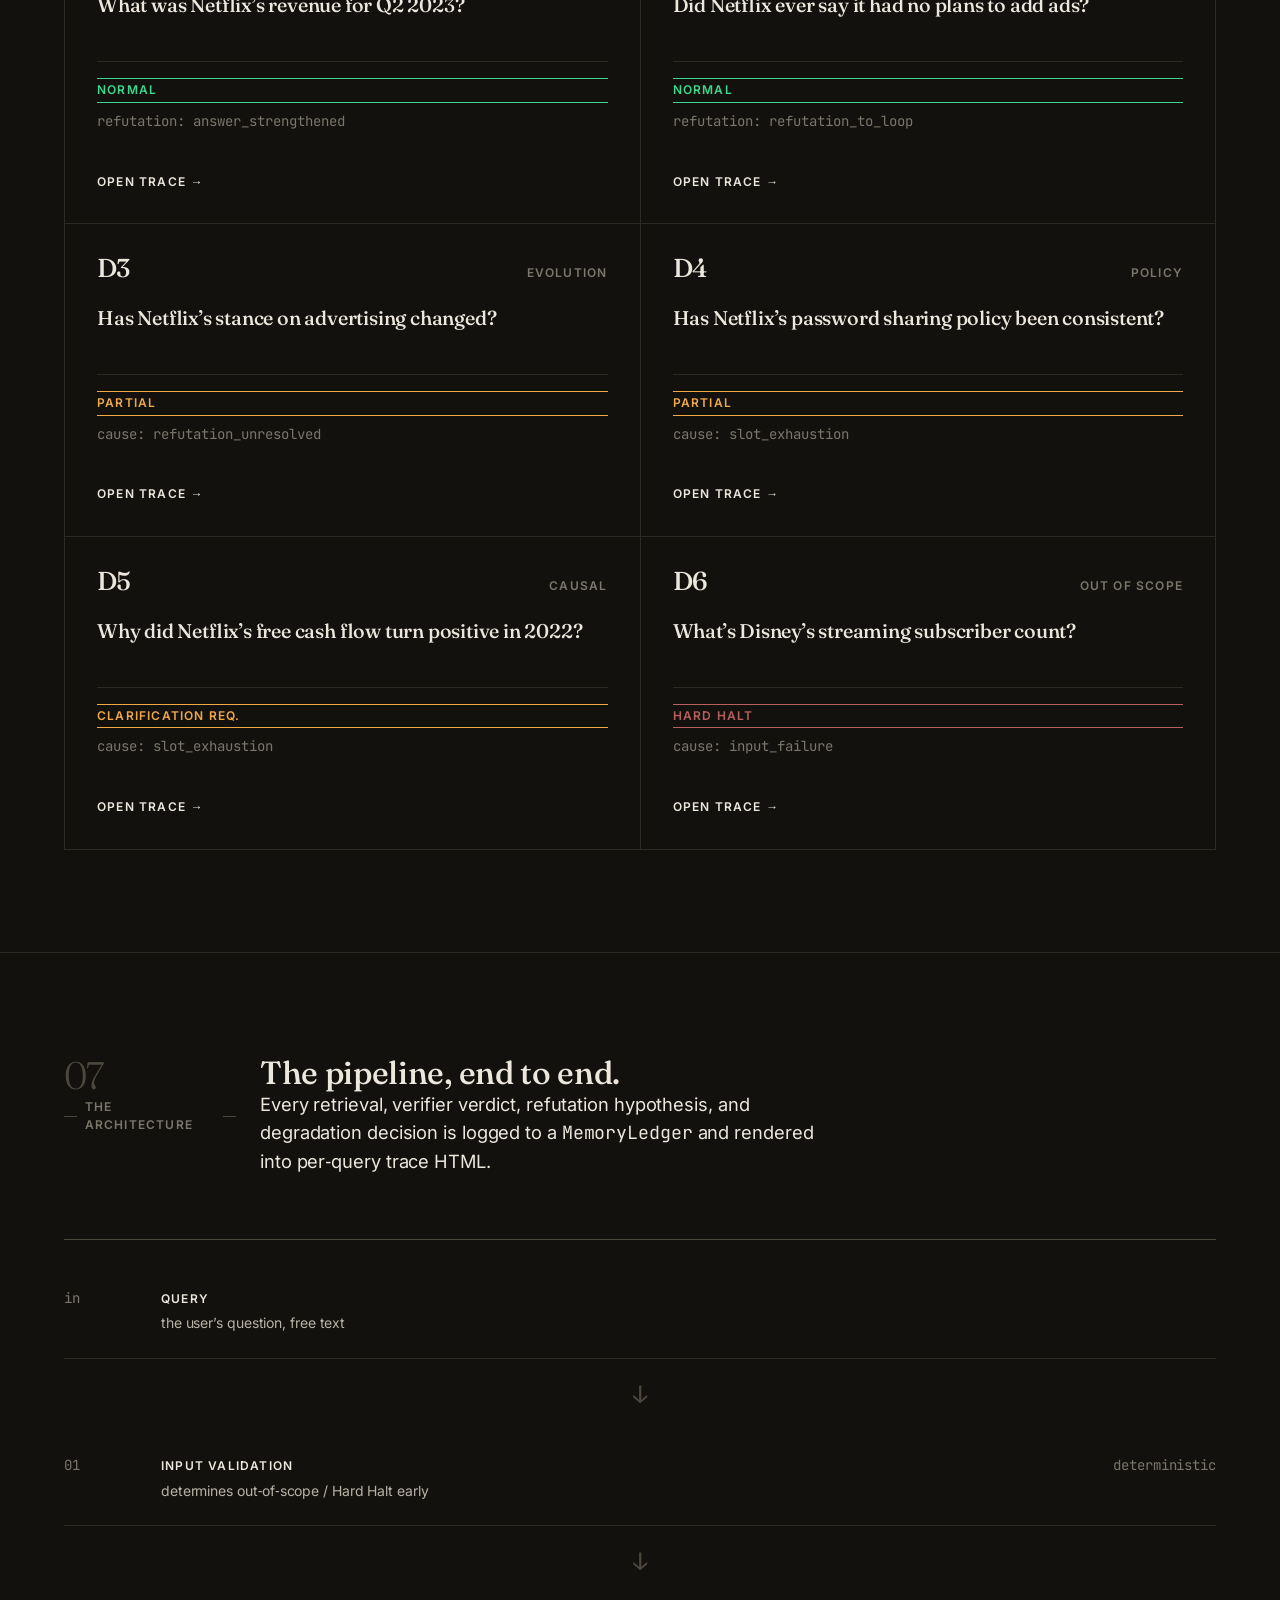
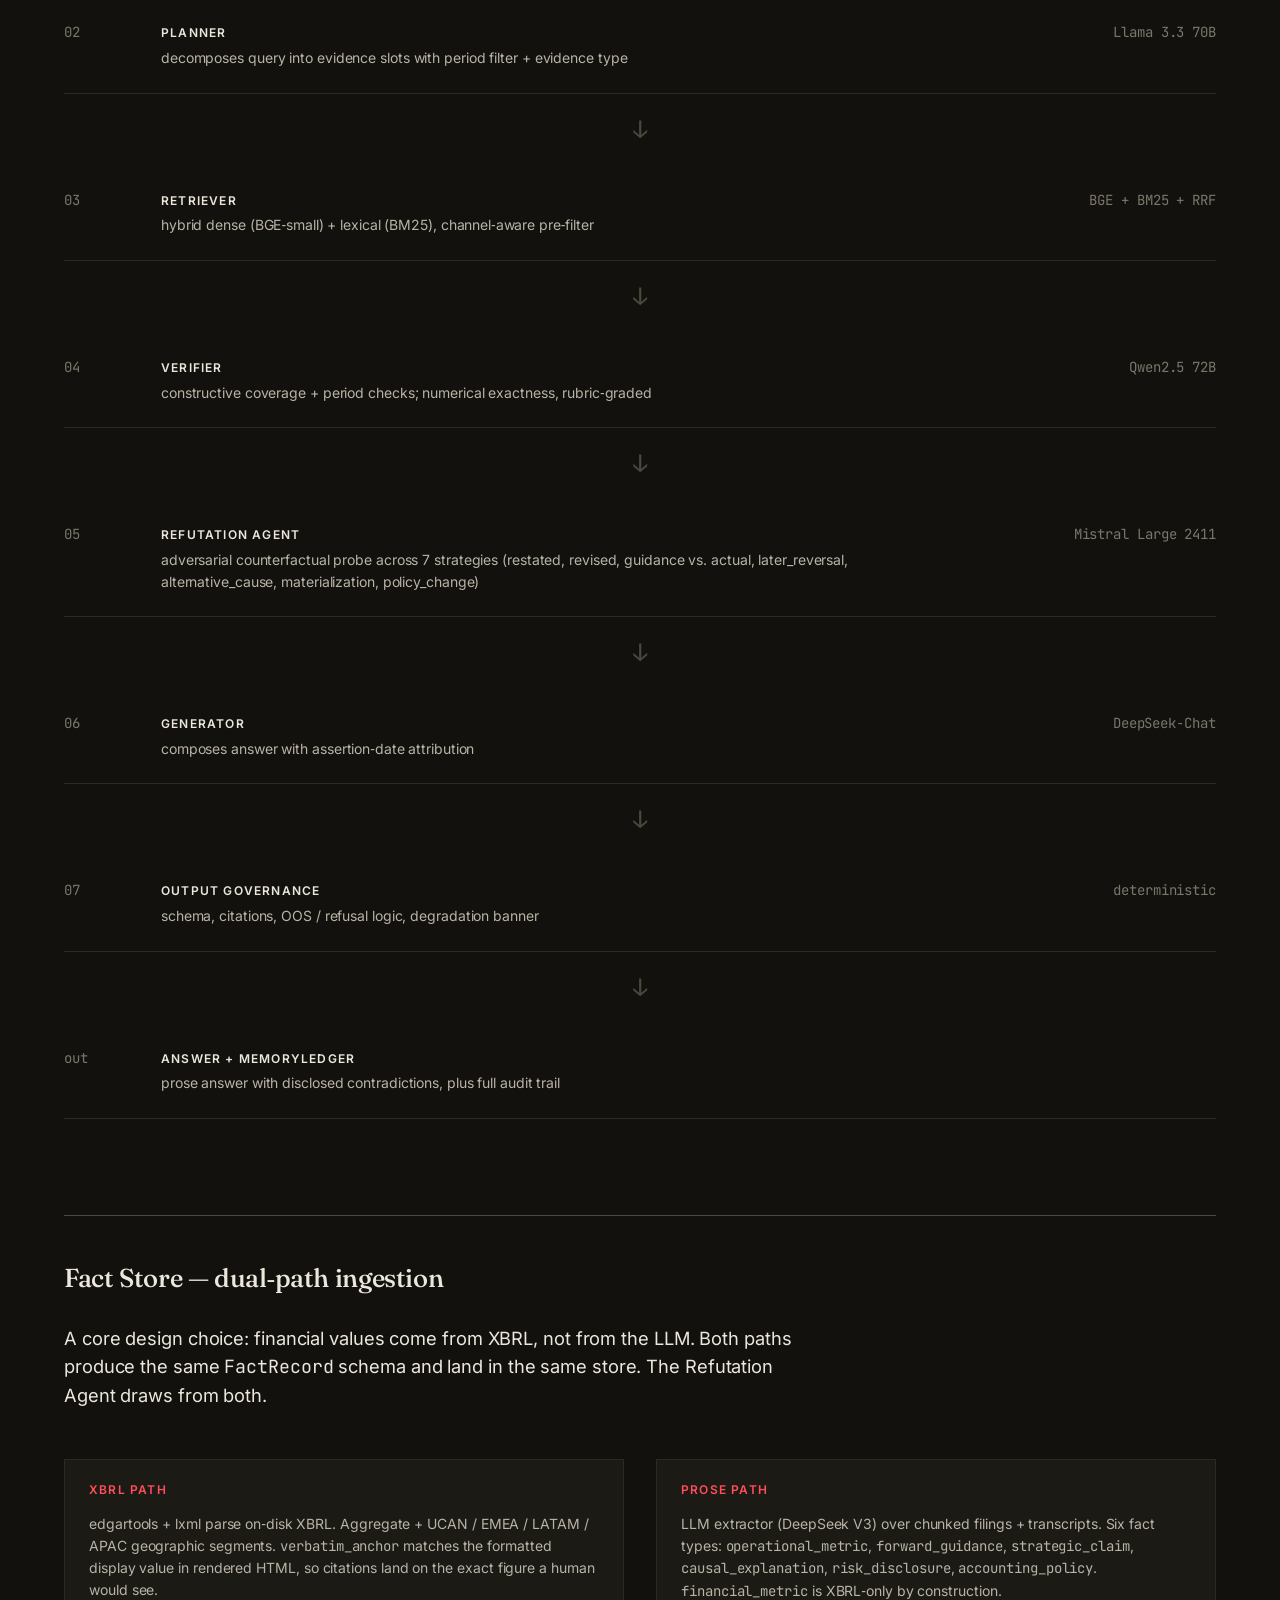
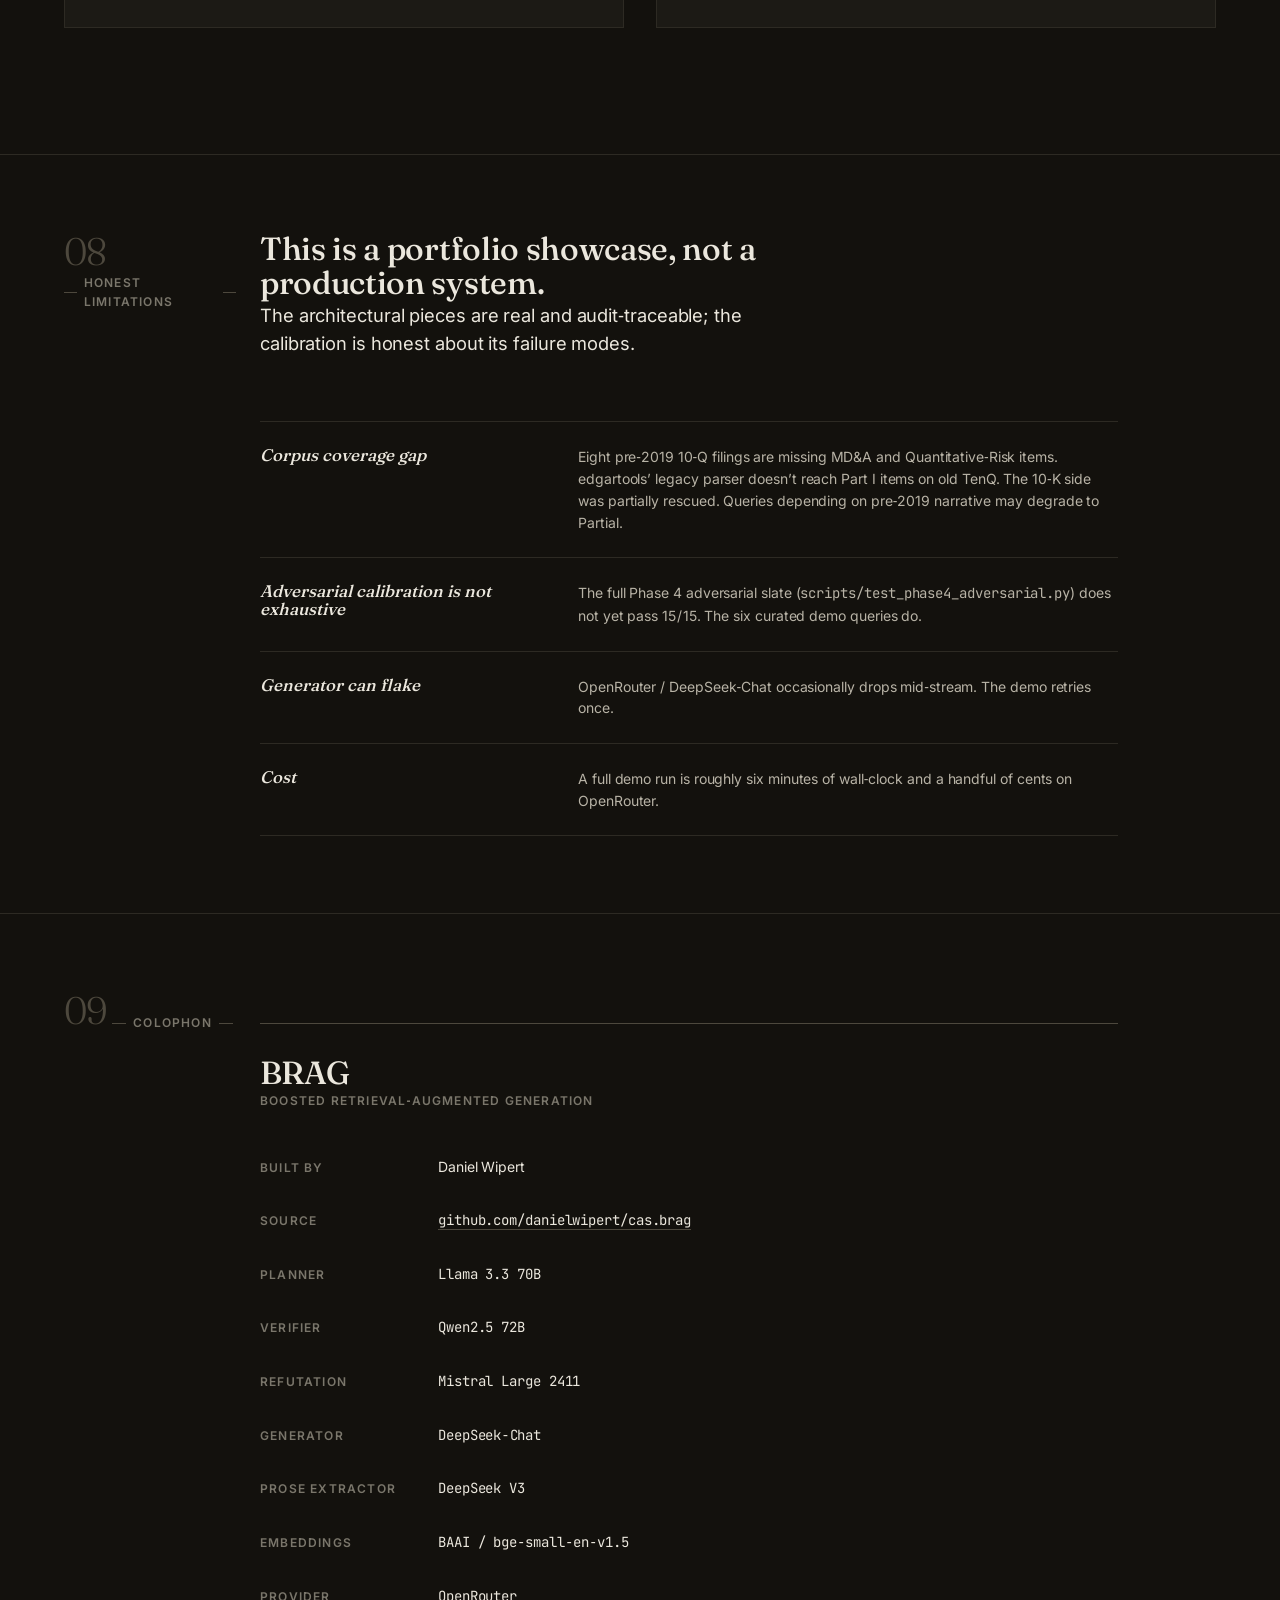
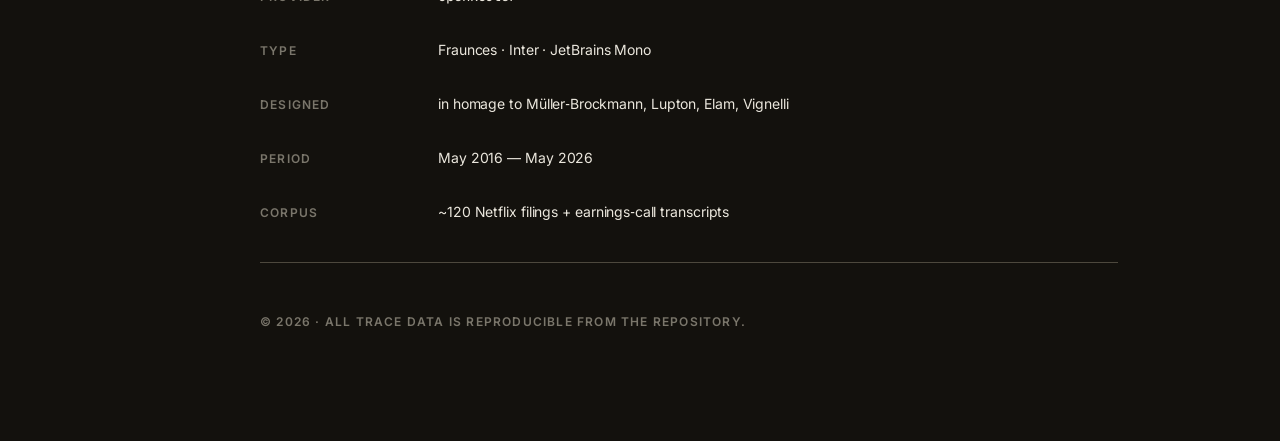
==== commit e2bfa399: "Tame type scale; rewrite hero red line; add BRAG expansion Type ramp: with the smaller hero (4.5rem)" ====
--- a/docs/index.html
+++ b/docs/index.html
@@ -49,7 +49,8 @@
   <div class="display">
     <h1 class="hero-text">
       RAG is the weakest link in production AI.
-      <span class="signal">BRAG is what fixing it looks like.</span>
+      <span class="signal">BRAG fixes it.</span>
+      <span class="hero-expand">BRAG &nbsp;=&nbsp; Boosted Retrieval&#8209;Augmented Generation</span>
     </h1>
     <div class="lead-block">
       <p class="lead">
--- a/docs/assets/css/tokens.css
+++ b/docs/assets/css/tokens.css
@@ -52,14 +52,14 @@
   --fs-eyebrow:  clamp(0.6875rem, 0.65rem + 0.15vw, 0.75rem);
   --fs-caption:  clamp(0.8125rem, 0.78rem + 0.15vw, 0.875rem);
   --fs-body:     clamp(1rem,      0.94rem + 0.25vw, 1.1875rem);
-  --fs-lead:     clamp(1.1875rem, 1.0rem + 0.85vw,  1.625rem);
+  --fs-lead:     clamp(1.125rem,  1.0rem + 0.5vw,   1.375rem);
   --fs-h6:       clamp(0.95rem,   0.90rem + 0.20vw, 1.05rem);
-  --fs-h5:       clamp(1.1875rem, 1.05rem + 0.6vw,  1.5rem);
-  --fs-h4:       clamp(1.4375rem, 1.20rem + 1.1vw,  2.125rem);
-  --fs-h3:       clamp(1.75rem,   1.40rem + 1.7vw,  2.75rem);
-  --fs-h2:       clamp(2.1875rem, 1.65rem + 2.6vw,  3.75rem);
-  --fs-h1:       clamp(2.75rem,   1.95rem + 4.0vw,  5.5rem);
-  --fs-hero:     clamp(2.5rem,    1.75rem + 3.0vw, 4.5rem);
+  --fs-h5:       clamp(1.0625rem, 1.0rem + 0.3vw,   1.25rem);
+  --fs-h4:       clamp(1.25rem,   1.10rem + 0.65vw, 1.625rem);
+  --fs-h3:       clamp(1.5rem,    1.25rem + 1.0vw,  2rem);
+  --fs-h2:       clamp(1.75rem,   1.40rem + 1.4vw,  2.5rem);
+  --fs-h1:       clamp(2rem,      1.45rem + 2.2vw,  3.25rem);
+  --fs-hero:     clamp(2.5rem,    1.75rem + 3.0vw,  4.5rem);
 
   /* --- spacing (8px baseline) ----------------------------- */
   --space-1:  8px;
--- a/docs/assets/css/main.css
+++ b/docs/assets/css/main.css
@@ -49,9 +49,9 @@
   margin: 0;
   max-width: 22ch;
 }
-.h1 { font-size: var(--fs-h1); font-variation-settings: "opsz" 96; letter-spacing: -0.02em; }
-.h2 { font-size: var(--fs-h2); font-variation-settings: "opsz" 48; letter-spacing: -0.018em; }
-.h3 { font-size: var(--fs-h3); font-variation-settings: "opsz" 32; }
+.h1 { font-size: var(--fs-h1); font-variation-settings: "opsz" 48; letter-spacing: -0.02em; }
+.h2 { font-size: var(--fs-h2); font-variation-settings: "opsz" 36; letter-spacing: -0.018em; }
+.h3 { font-size: var(--fs-h3); font-variation-settings: "opsz" 28; }
 .h4 { font-size: var(--fs-h4); font-variation-settings: "opsz" 24; }
 .h5 { font-size: var(--fs-h5); font-variation-settings: "opsz" 18; line-height: 1.2; }
 
@@ -132,21 +132,21 @@
 /* --- section number (sidebar) --------------------------------- */
 .section-num {
   font-family: var(--font-display);
-  font-size: clamp(3rem, 5vw, 5rem);
+  font-size: clamp(2rem, 3vw, 3rem);
   font-weight: 300;
-  font-variation-settings: "opsz" 96;
+  font-variation-settings: "opsz" 48;
   color: var(--rule-strong);
   line-height: 1;
-  letter-spacing: -0.04em;
+  letter-spacing: -0.03em;
   font-feature-settings: "tnum" 1, "lnum" 1;
 }
 .section-num.small {
-  font-size: clamp(1.75rem, 2.5vw, 2.25rem);
+  font-size: clamp(1.25rem, 1.75vw, 1.625rem);
   color: var(--ink-soft);
 }
 @media (max-width: 1023px) {
   .section-num {
-    font-size: 2rem;
+    font-size: 1.5rem;
     color: var(--ink-soft);
     display: inline-block;
     margin-right: var(--space-2);
@@ -231,8 +231,21 @@
   letter-spacing: -0.018em;
   font-variation-settings: "opsz" 48;
 }
+.hero-text .hero-expand {
+  display: block;
+  margin-top: 1.6em;
+  font-family: var(--font-mono);
+  font-size: var(--fs-caption);
+  font-weight: 400;
+  letter-spacing: 0;
+  color: var(--ink-mute);
+  text-transform: none;
+  font-variation-settings: normal;
+  line-height: 1.5;
+}
 @media (max-width: 1023px) {
   .hero-text .signal { font-size: 0.78em; margin-top: 0.4em; }
+  .hero-text .hero-expand { margin-top: 1.4em; }
 }
 
 .hero .lead-block {
@@ -279,11 +292,11 @@
 }
 .rule-statement h2 {
   font-size: var(--fs-h1);
-  font-variation-settings: "opsz" 96;
-  font-weight: 400;
-  letter-spacing: -0.025em;
-  line-height: 1.06;
-  max-width: 20ch;
+  font-variation-settings: "opsz" 48;
+  font-weight: 500;
+  letter-spacing: -0.02em;
+  line-height: 1.1;
+  max-width: 22ch;
   color: var(--ink);
 }
 .rule-statement .coda {
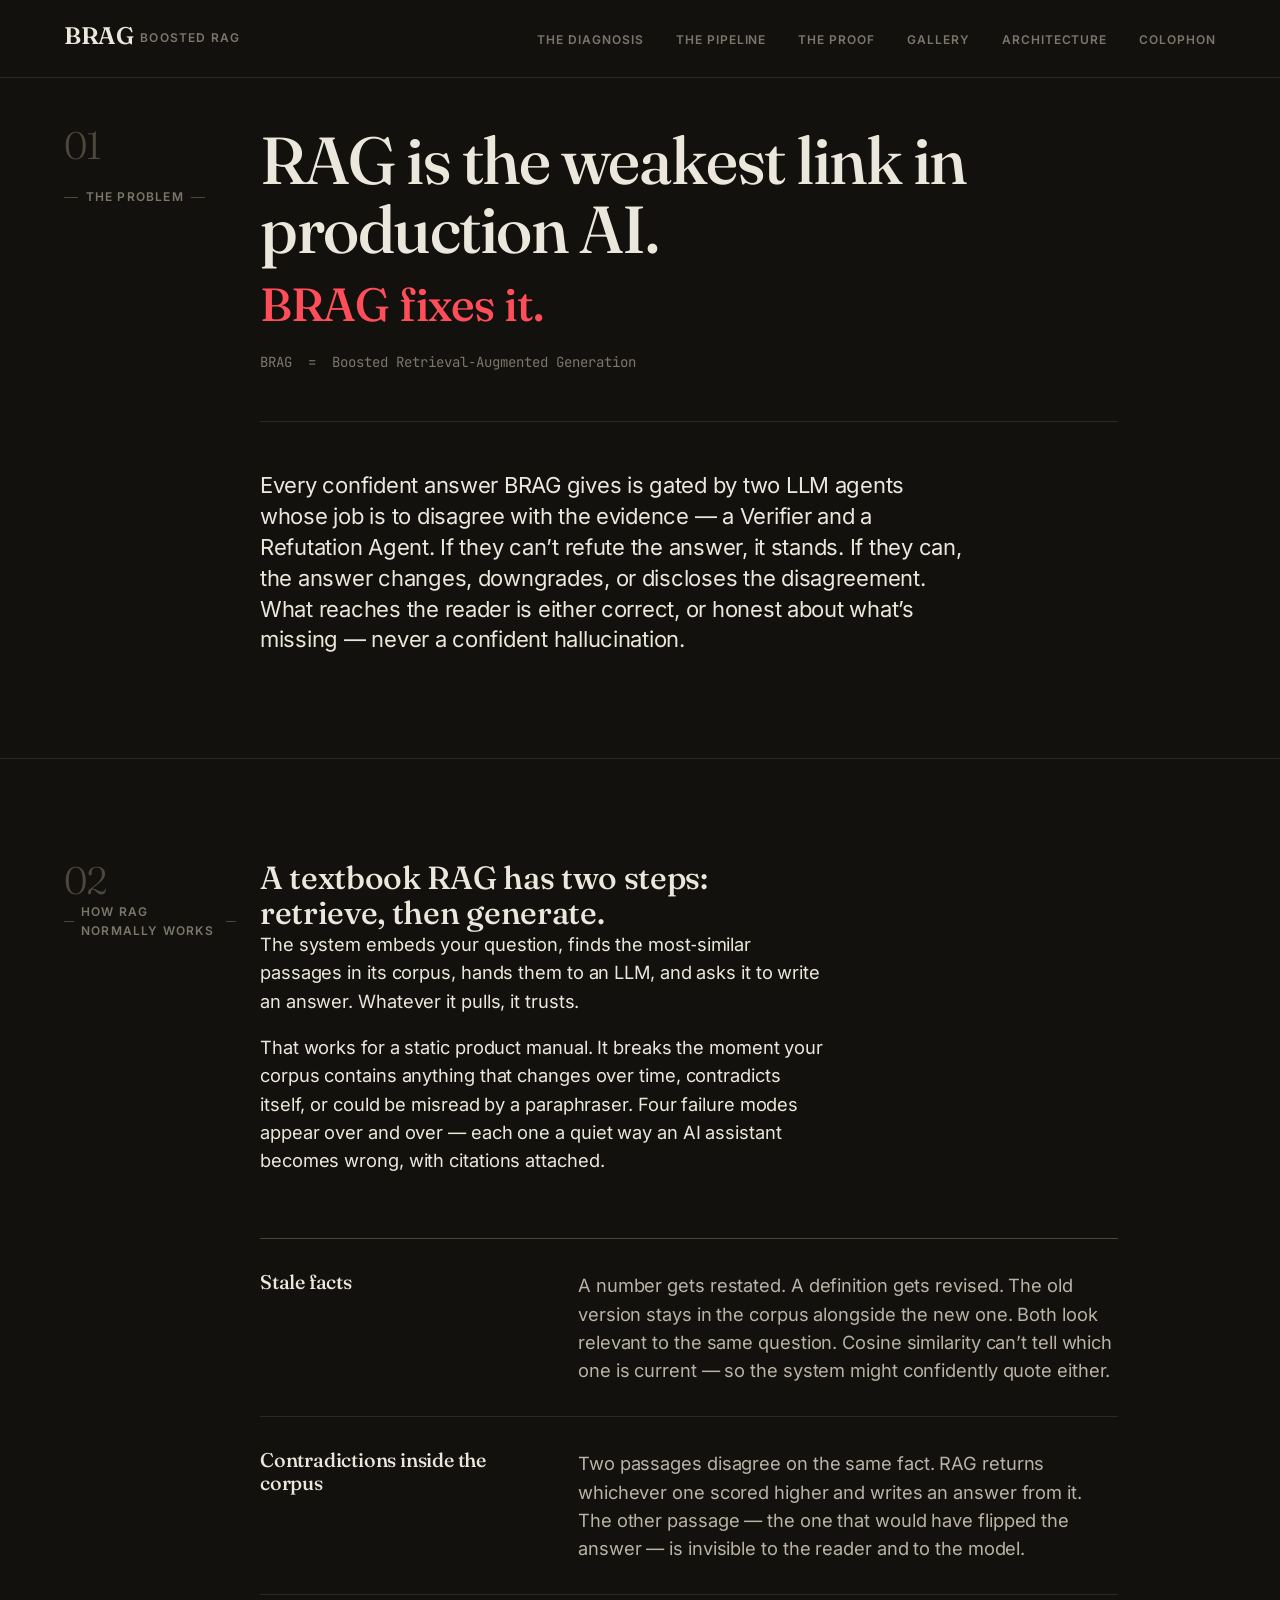
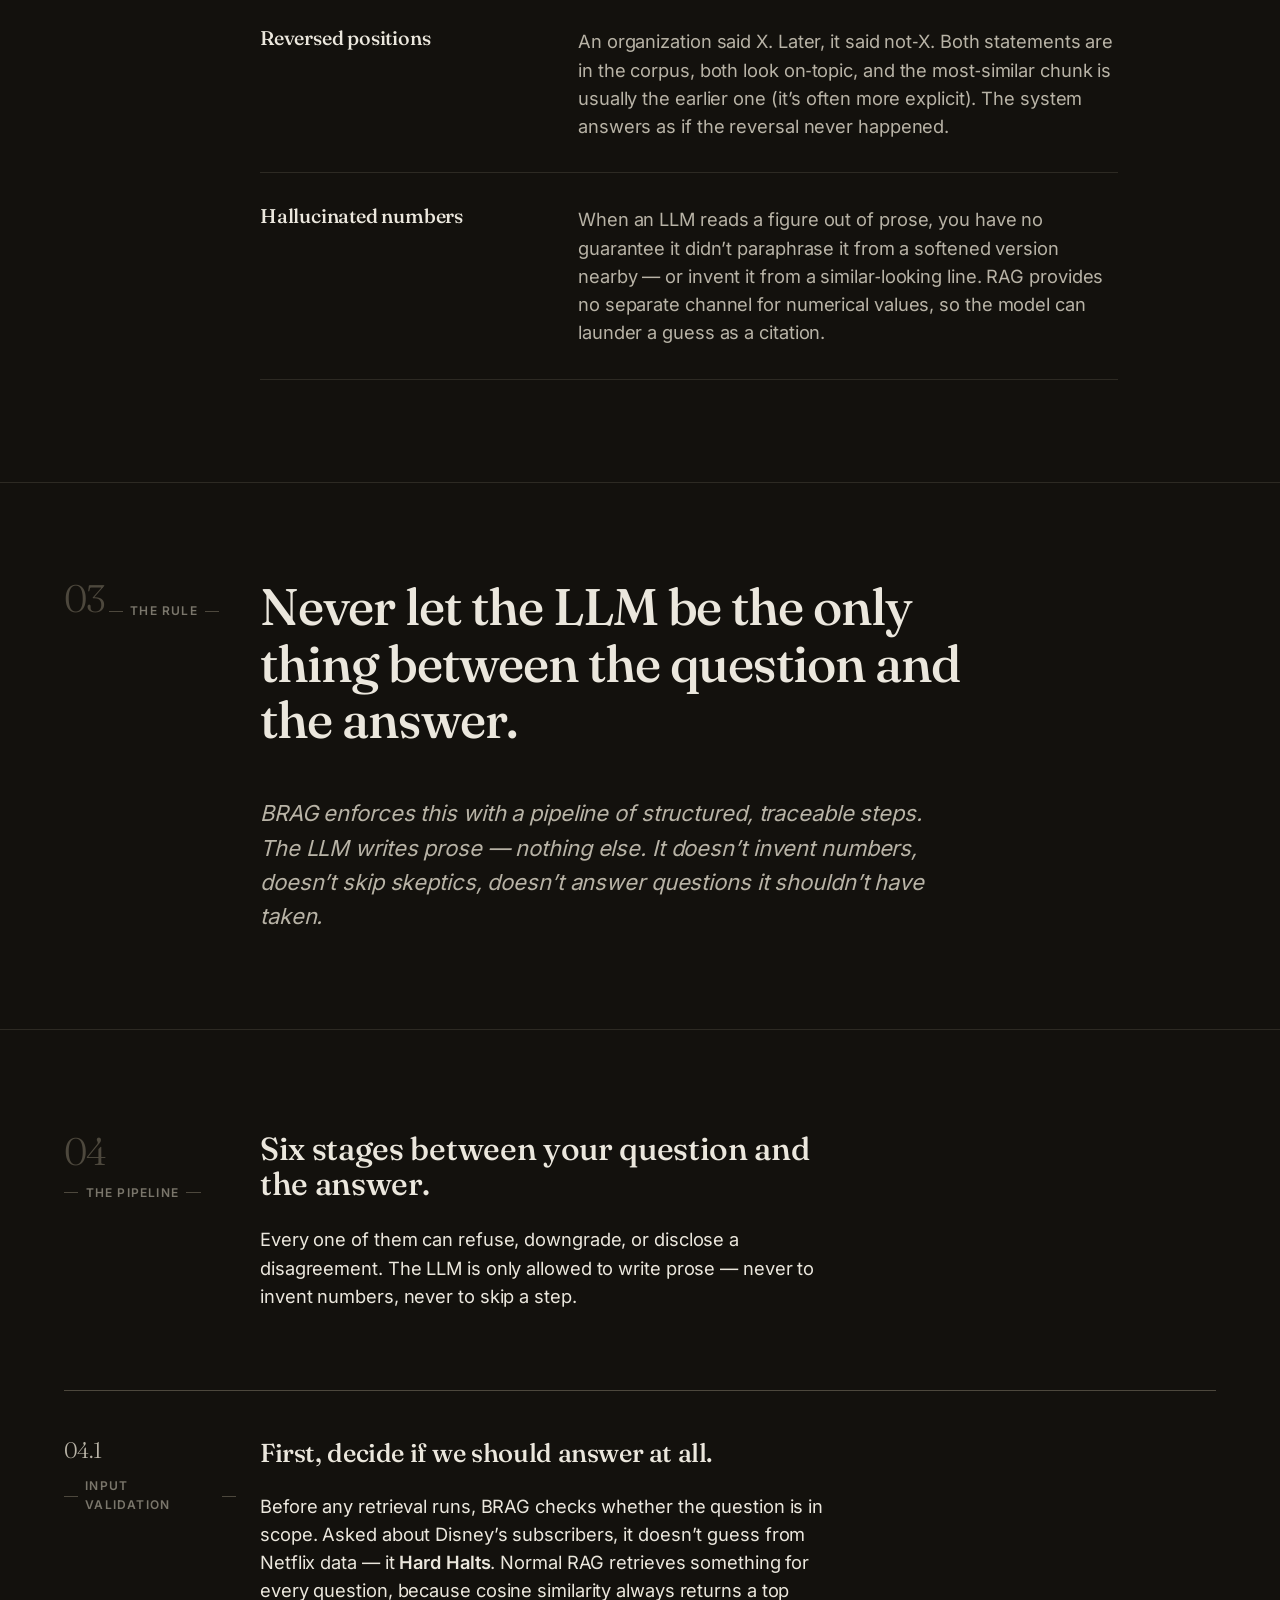
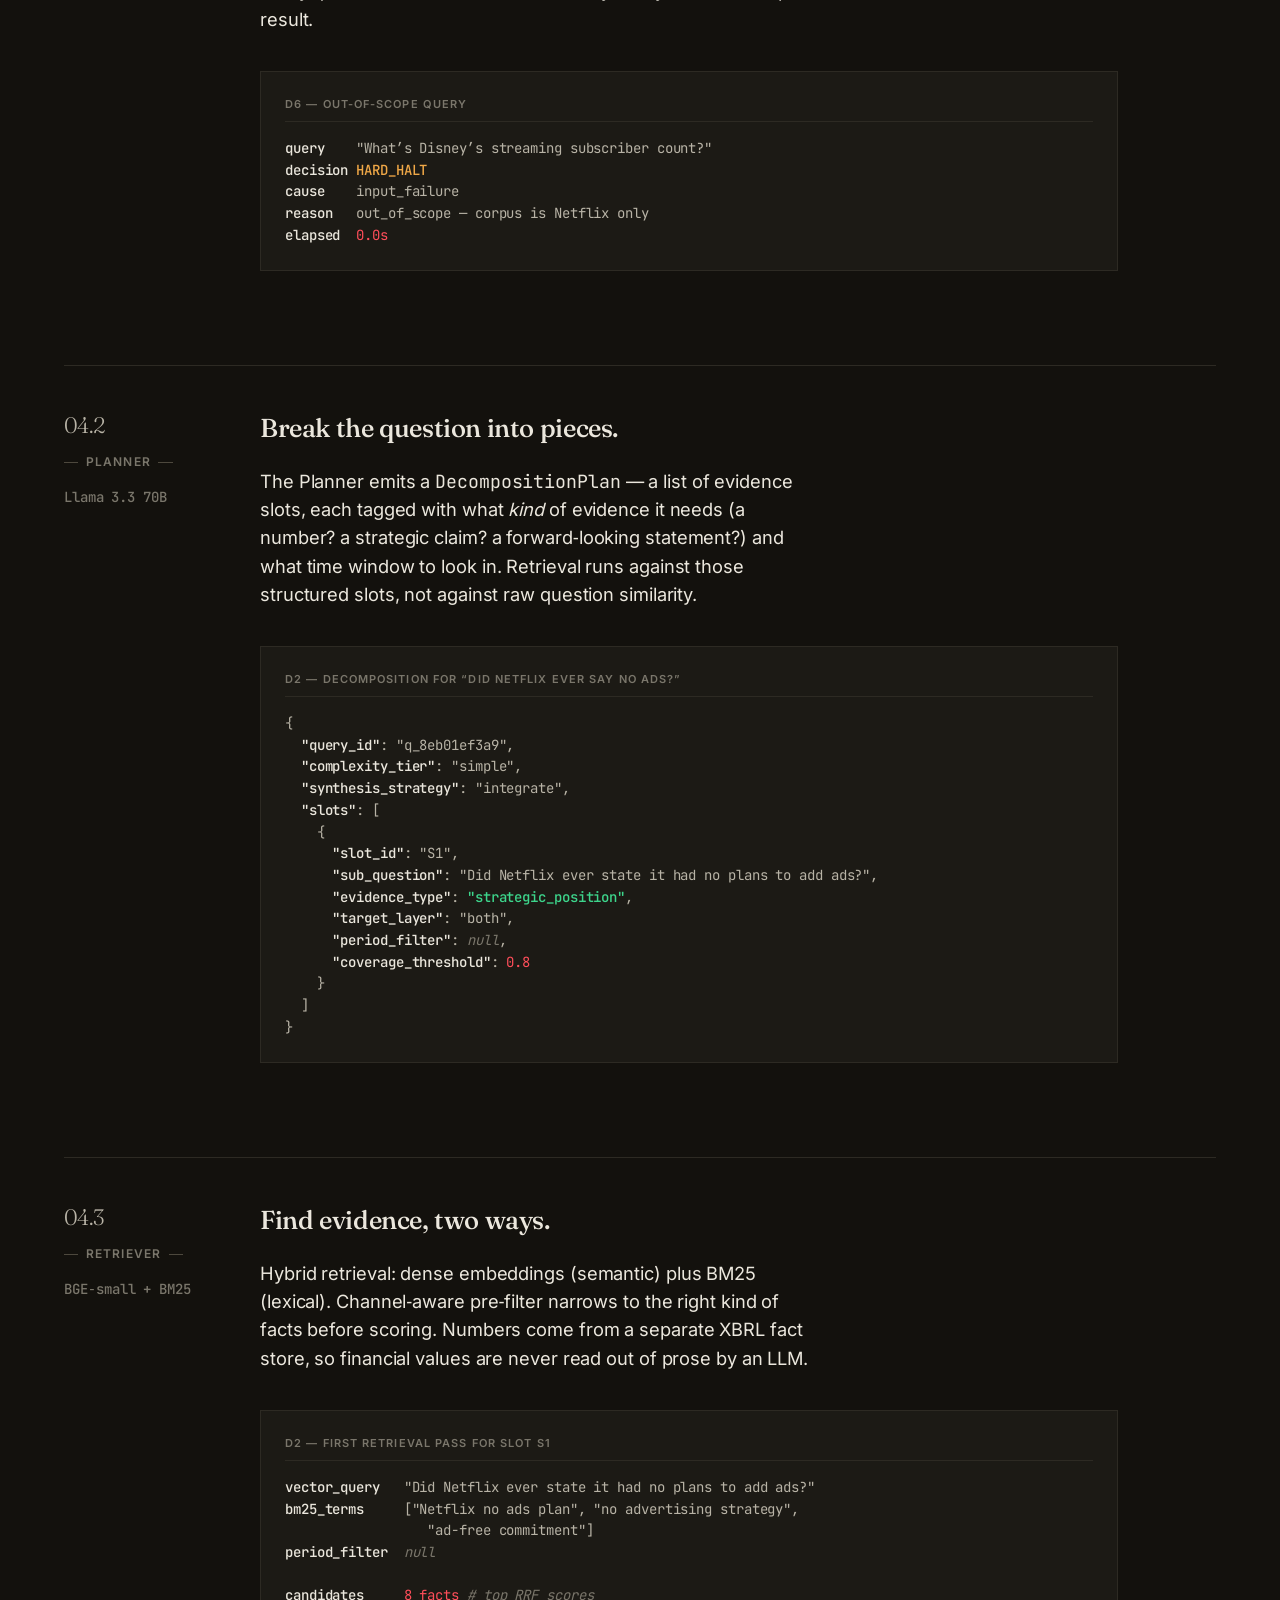
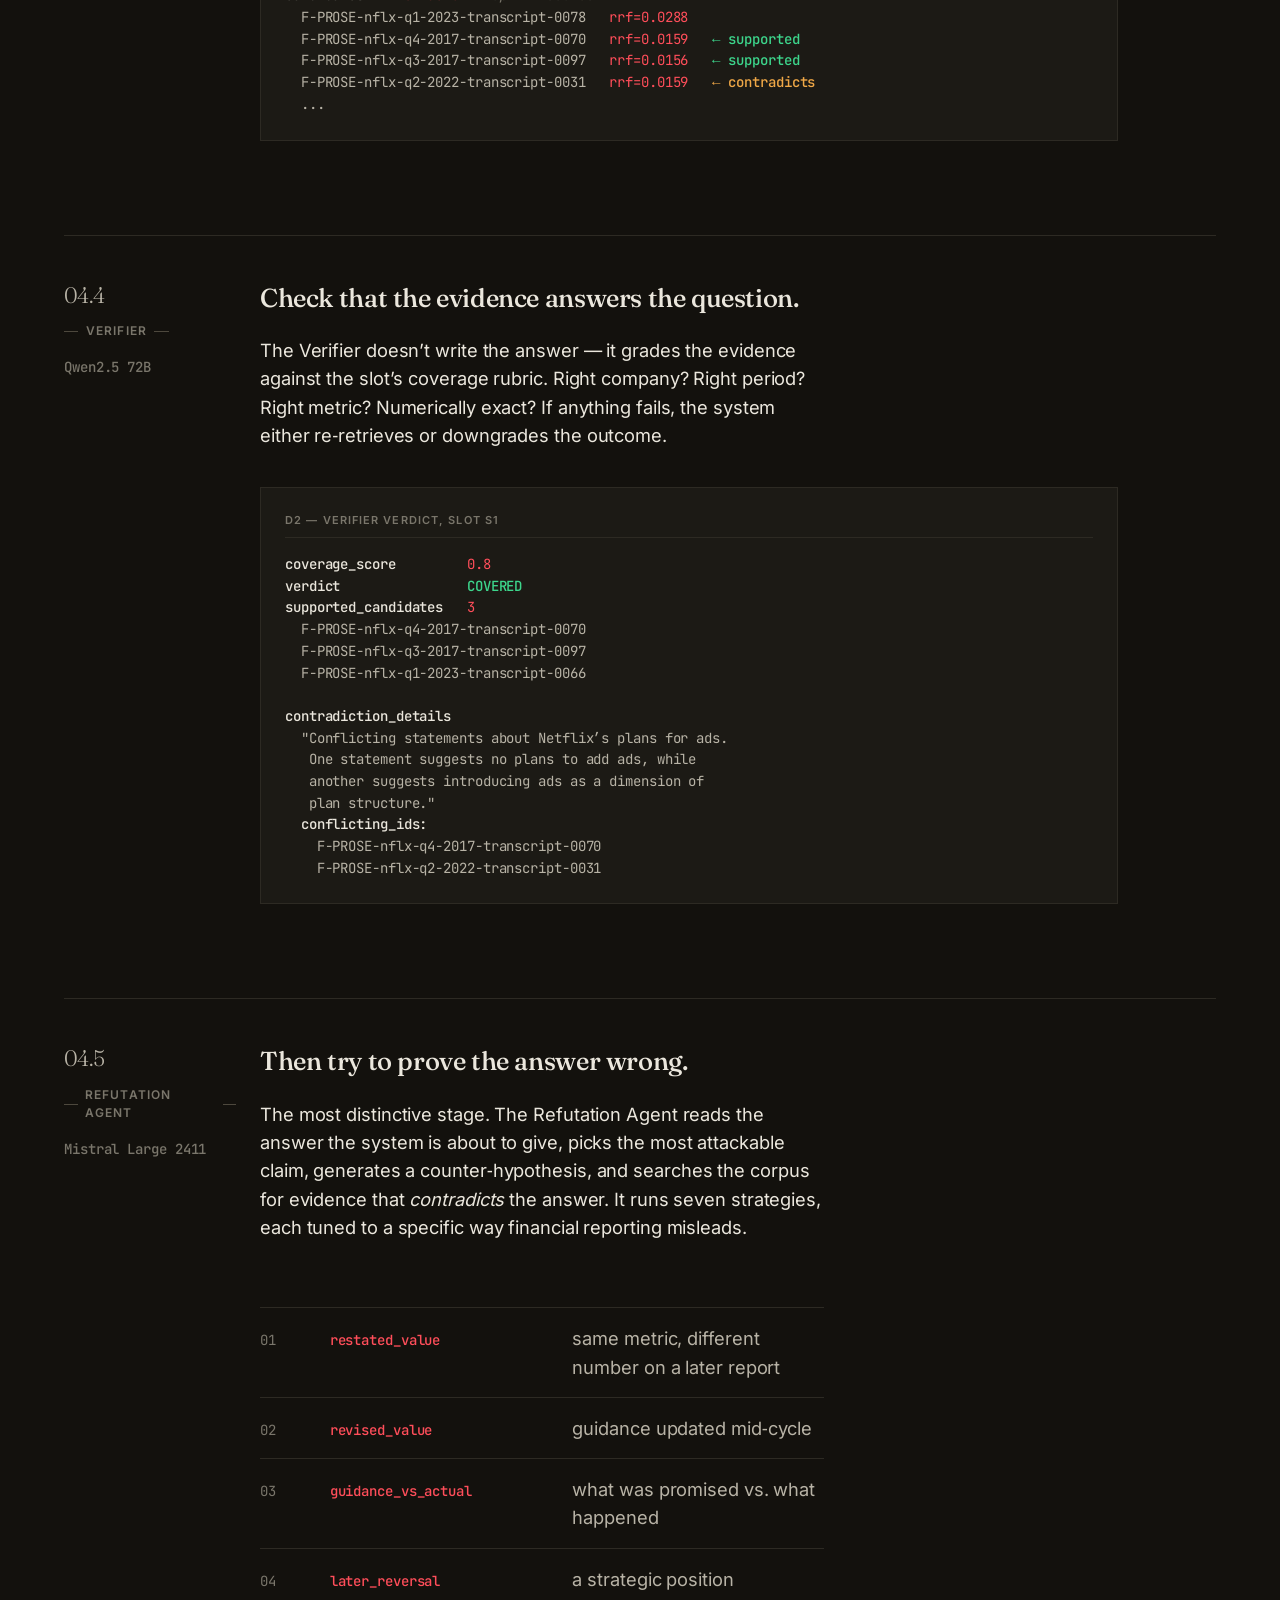
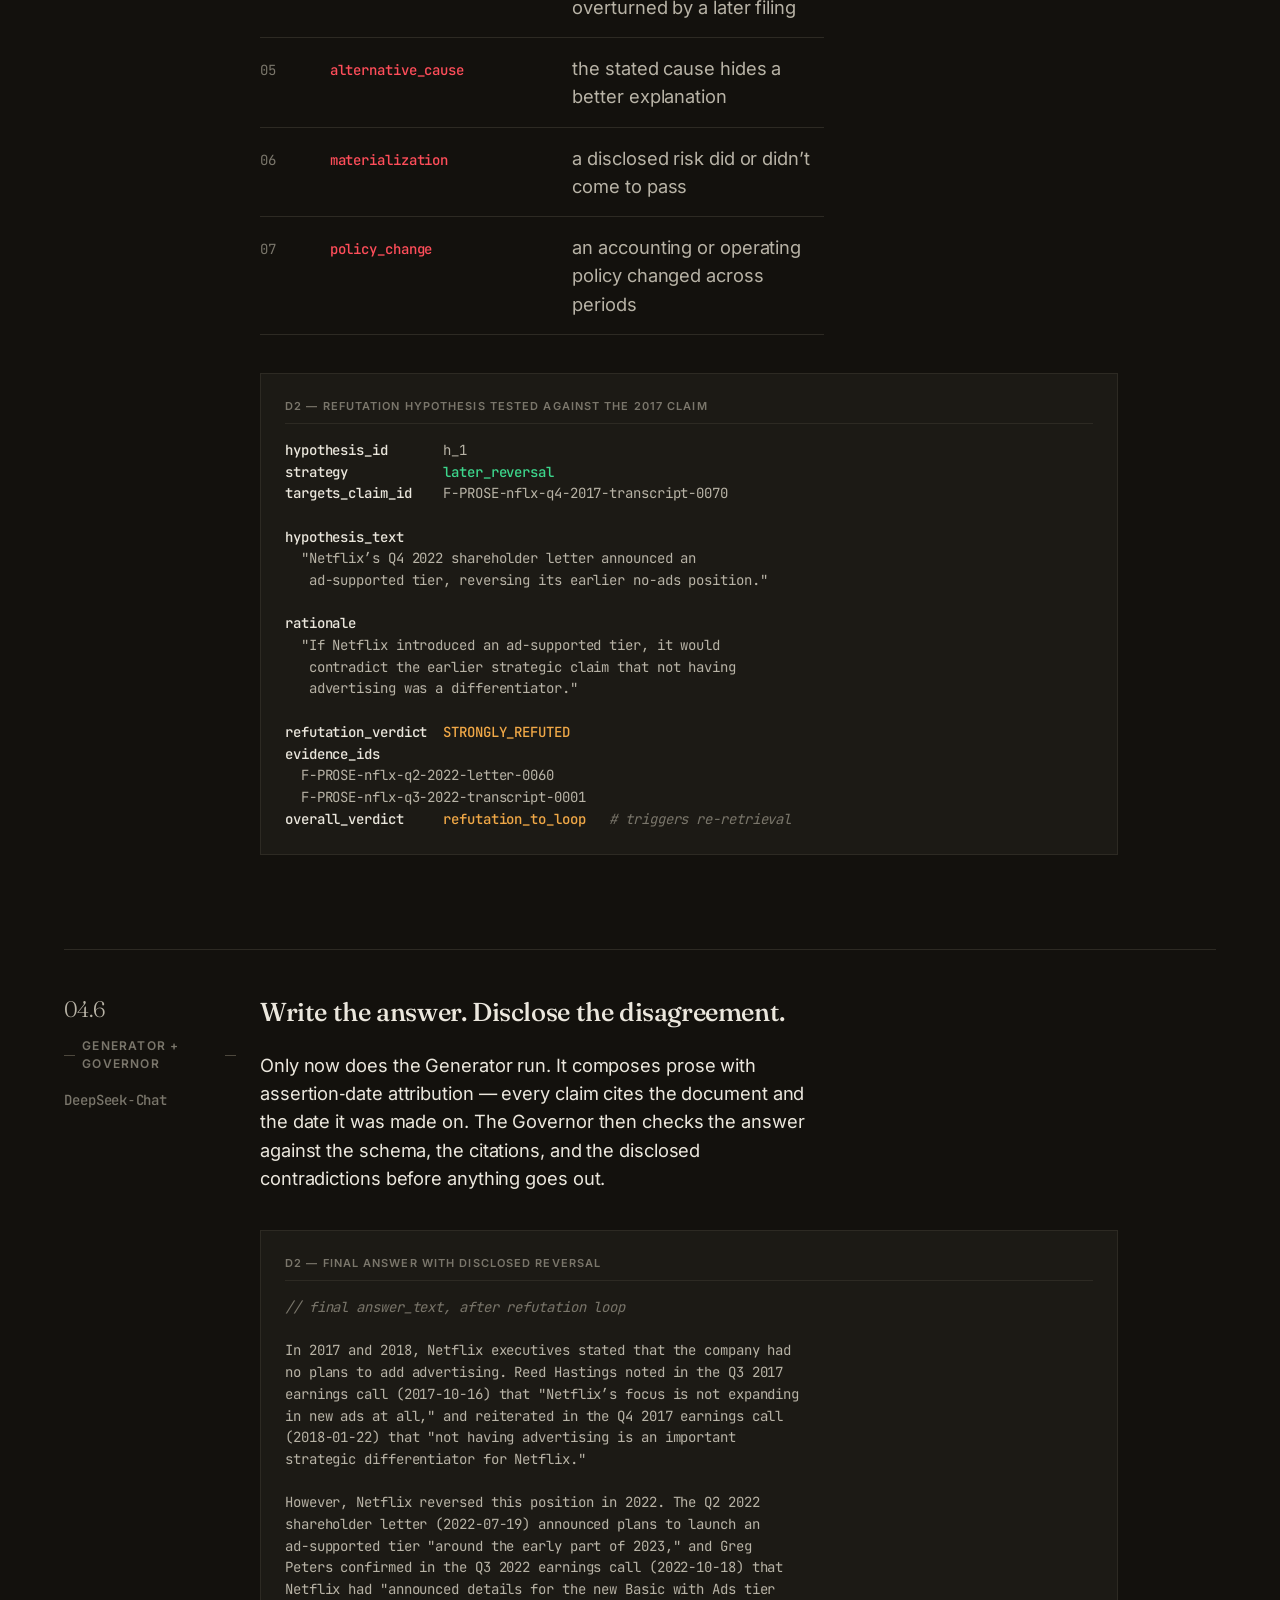
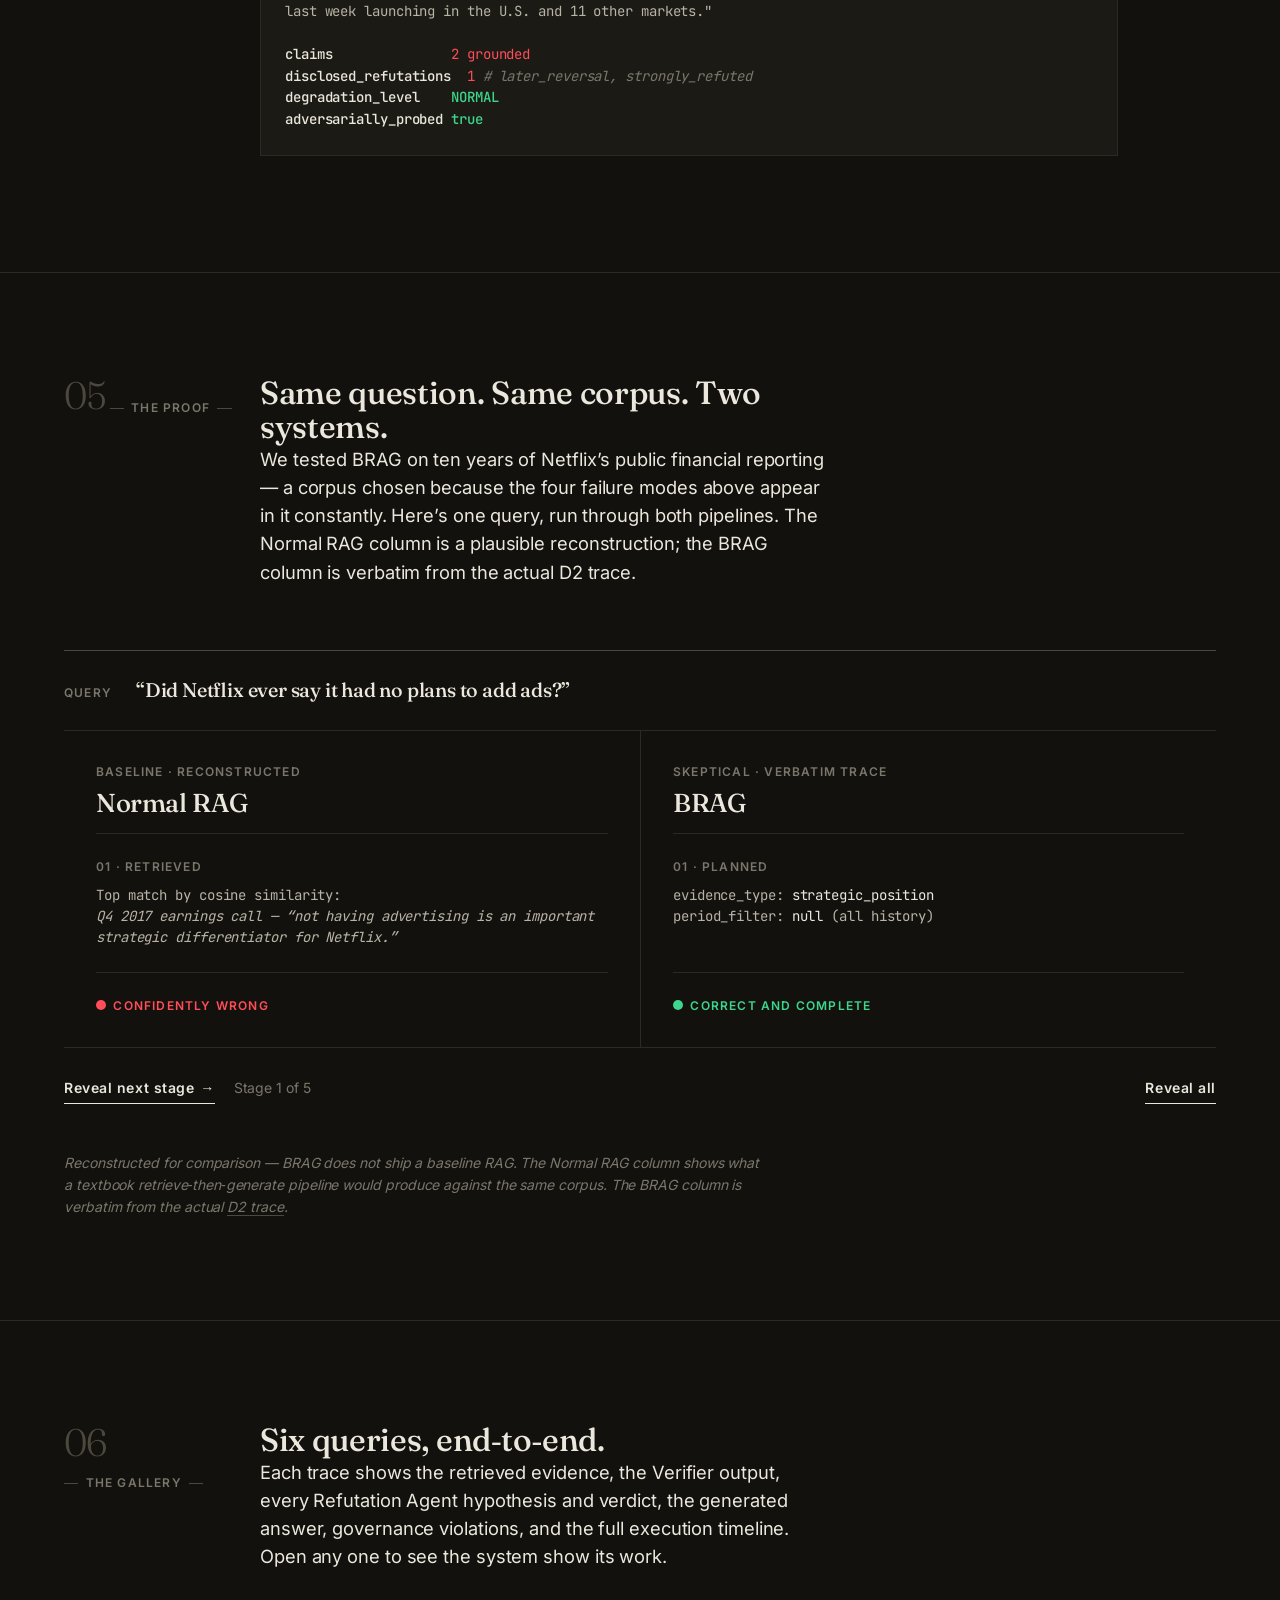
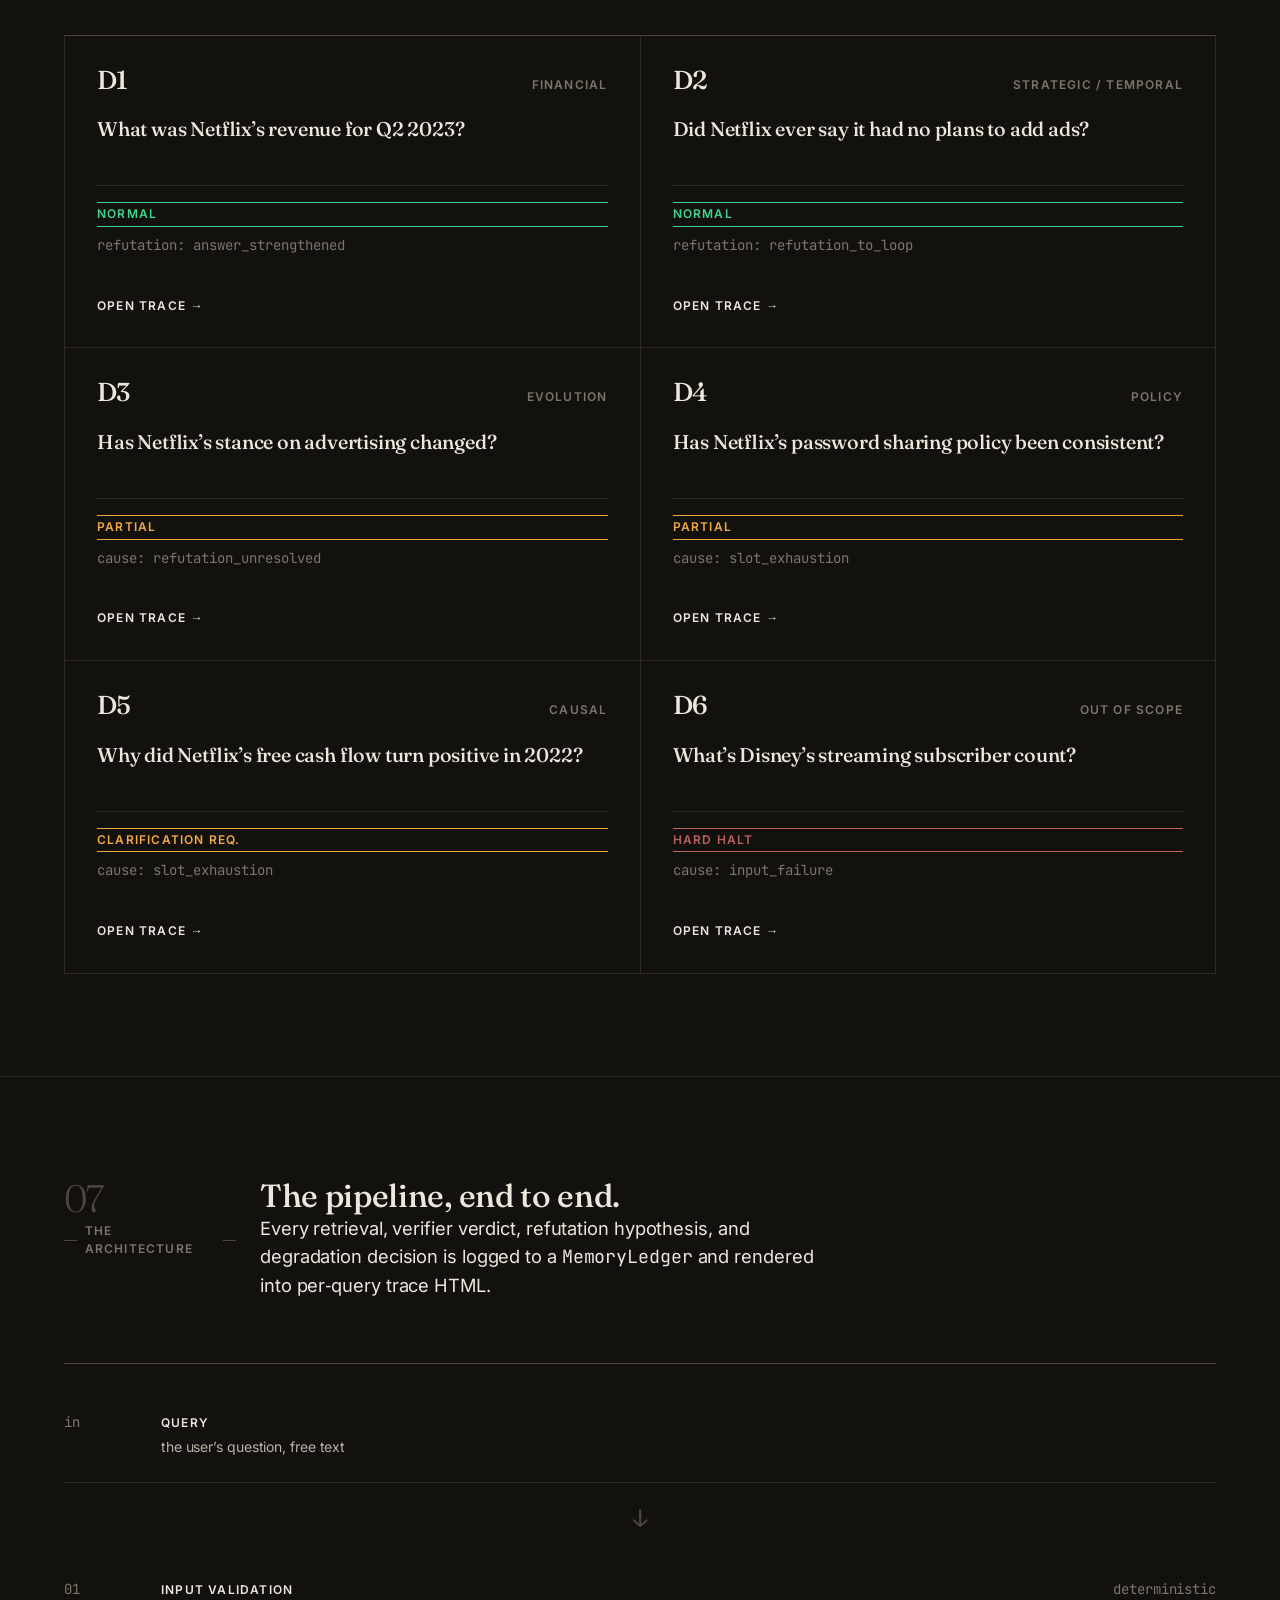
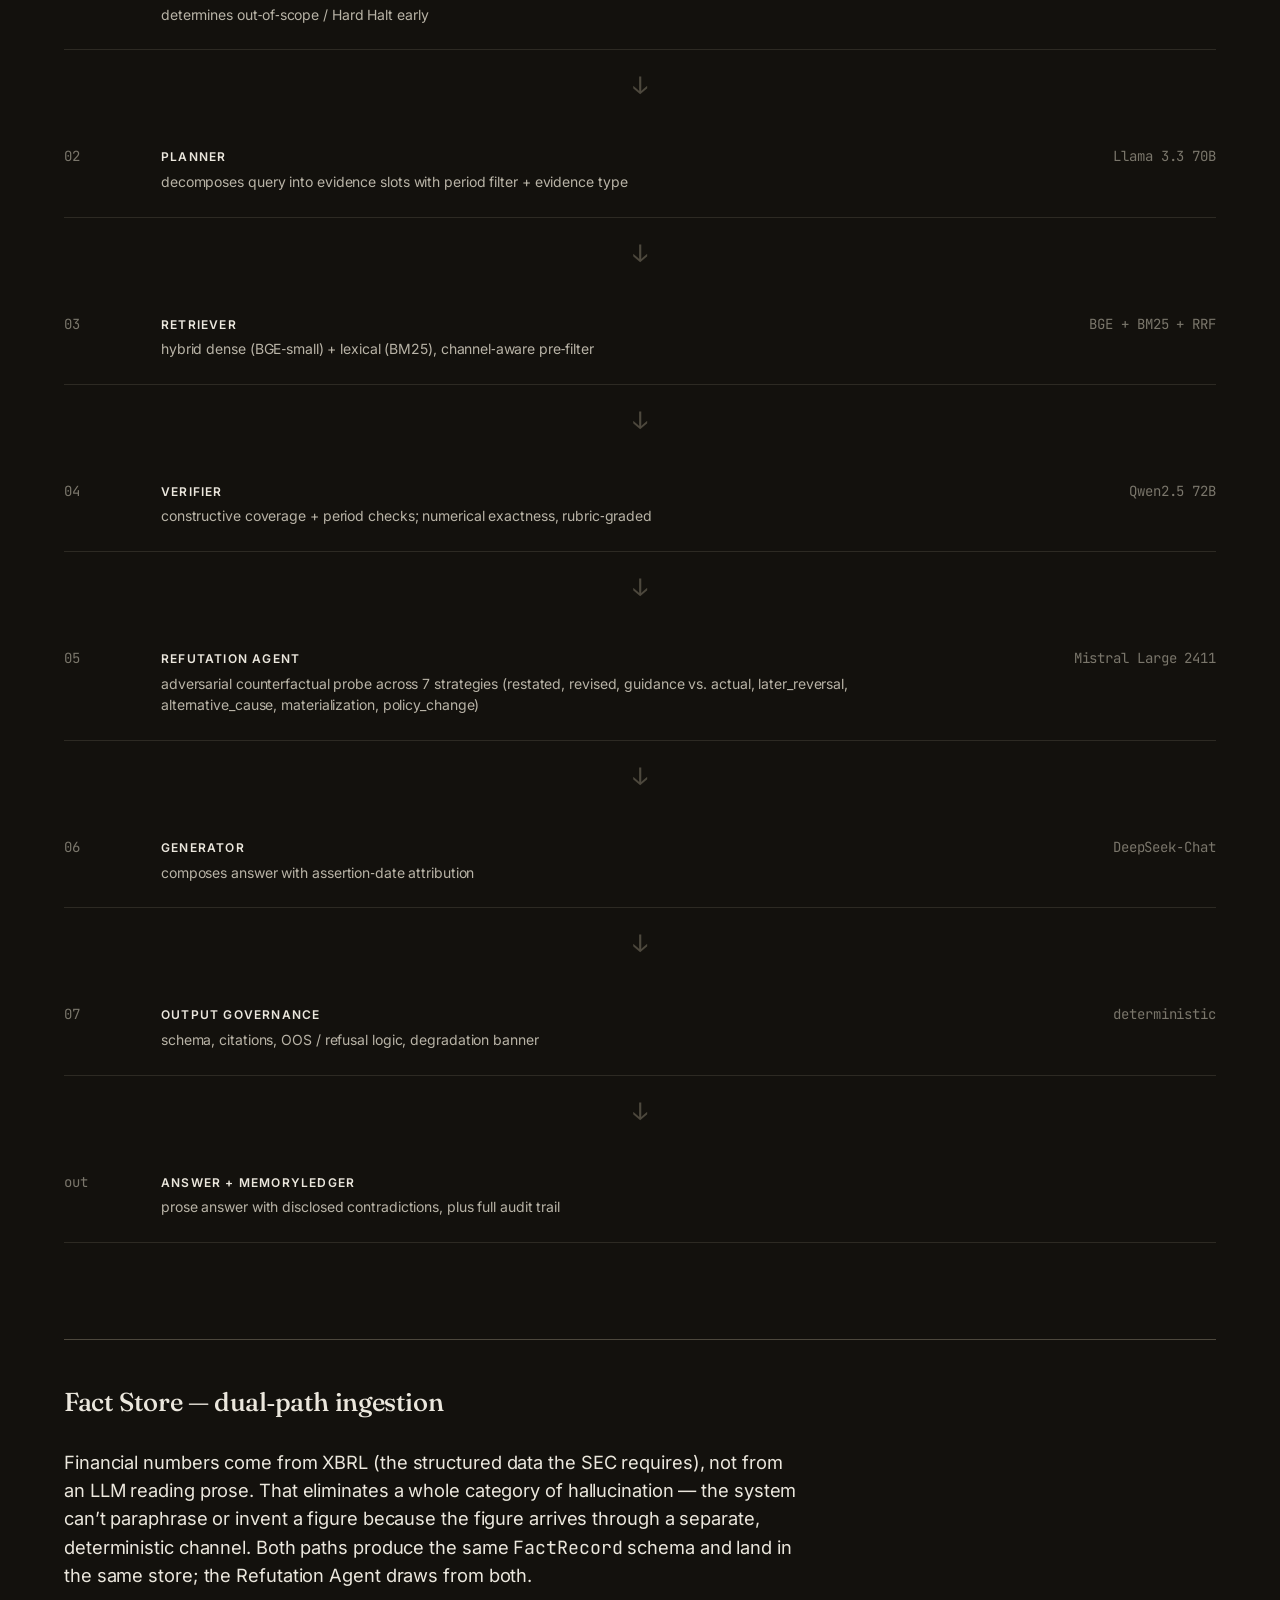
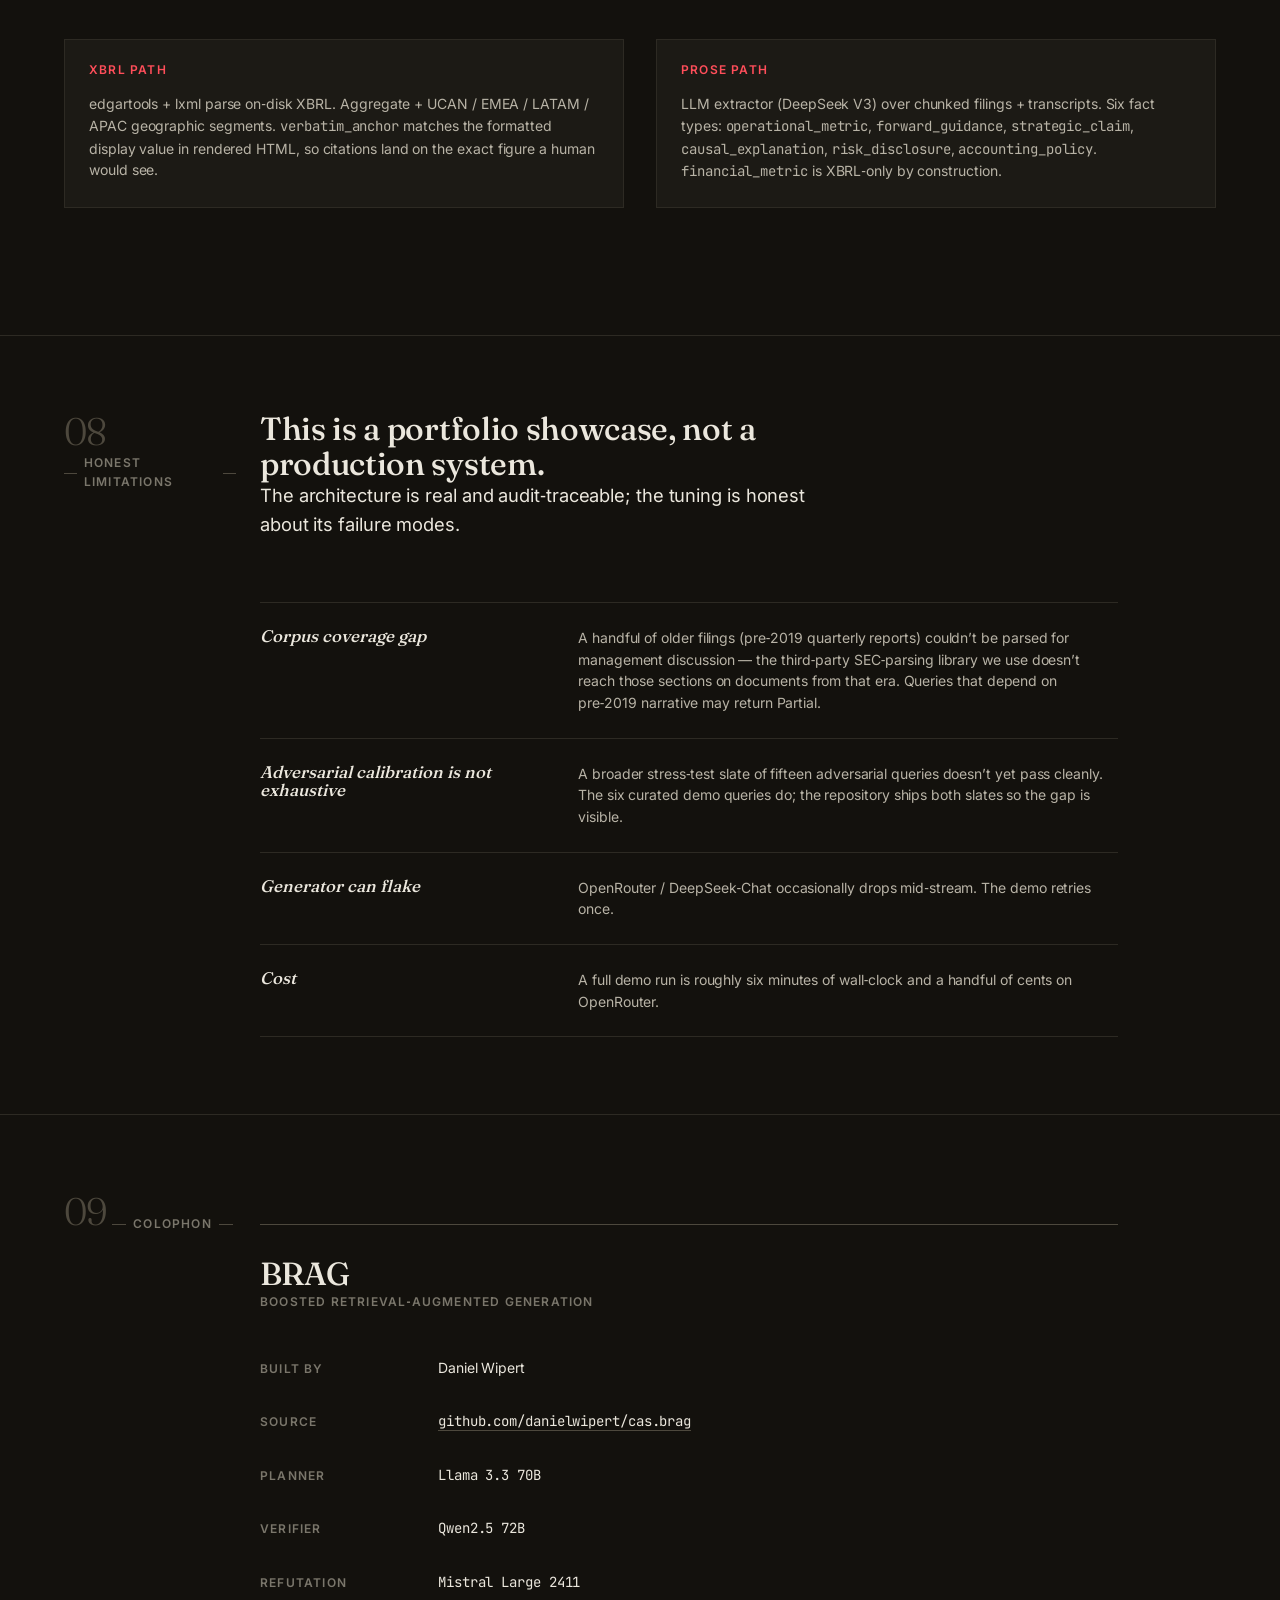
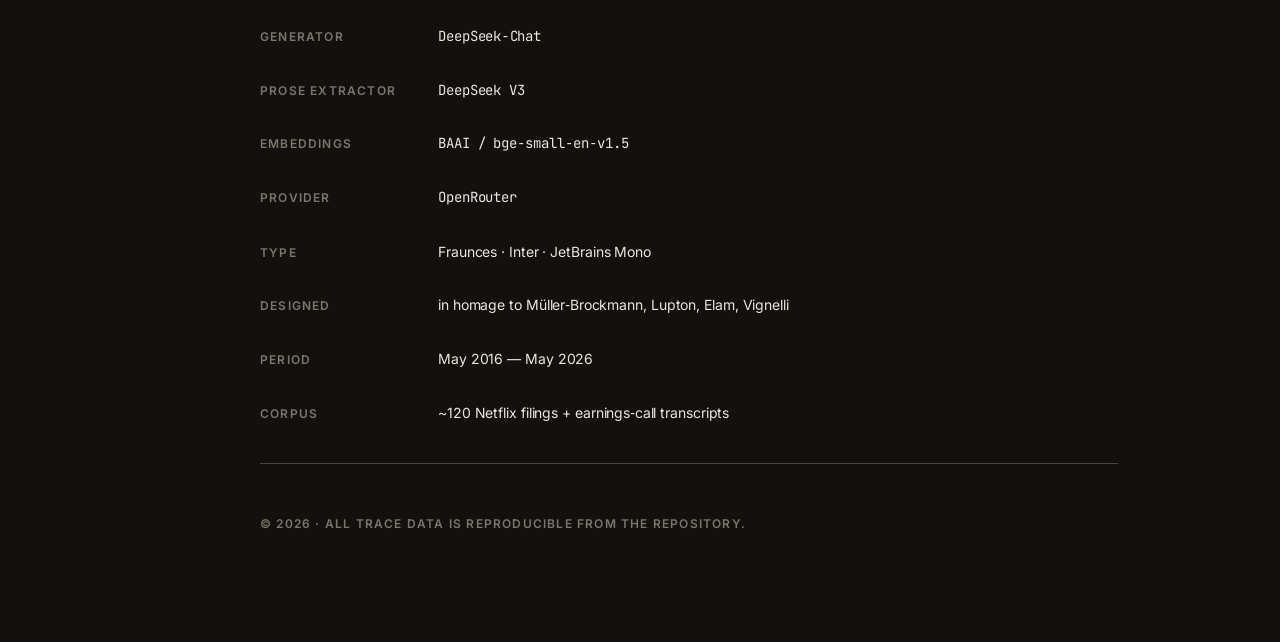
==== commit b47dcffd: "Copy edit for business-leader clarity Re-read the page as a business reader who understands RAG basi" ====
--- a/docs/index.html
+++ b/docs/index.html
@@ -56,8 +56,9 @@
       <p class="lead">
         Every confident answer BRAG gives is gated by two LLM agents whose job is to
         disagree with the evidence &mdash; a Verifier and a Refutation Agent. If they
-        can&rsquo;t refute the answer, it stands. If they can, it changes, downgrades,
-        or discloses the disagreement.
+        can&rsquo;t refute the answer, it stands. If they can, the answer changes,
+        downgrades, or discloses the disagreement. What reaches the reader is either
+        correct, or honest about what&rsquo;s missing &mdash; never a confident hallucination.
       </p>
     </div>
   </div>
@@ -80,7 +81,8 @@
     <p>
       That works for a static product manual. It breaks the moment your corpus contains
       anything that changes over time, contradicts itself, or could be misread by a
-      paraphraser. Four failure modes appear over and over.
+      paraphraser. Four failure modes appear over and over &mdash; each one a quiet way
+      an AI assistant becomes wrong, with citations attached.
     </p>
   </div>
   <div class="display">
@@ -137,8 +139,9 @@
       Never let the LLM be the only thing between the question and the answer.
     </h2>
     <p class="coda">
-      BRAG enforces this with a pipeline of typed, auditable decisions. The LLM writes prose.
-      It doesn&rsquo;t invent numbers, doesn&rsquo;t skip skeptics, doesn&rsquo;t answer questions it shouldn&rsquo;t have taken.
+      BRAG enforces this with a pipeline of structured, traceable steps. The LLM writes prose &mdash;
+      nothing else. It doesn&rsquo;t invent numbers, doesn&rsquo;t skip skeptics, doesn&rsquo;t answer
+      questions it shouldn&rsquo;t have taken.
     </p>
   </div>
 </section>
@@ -399,7 +402,7 @@
       <!-- Normal RAG column -->
       <div class="compare-col" data-system="normal">
         <header>
-          <span class="eyebrow no-rule">Baseline</span>
+          <span class="eyebrow no-rule">Baseline &middot; reconstructed</span>
           <h3>Normal RAG</h3>
         </header>
 
@@ -421,7 +424,7 @@
       <!-- BRAG column -->
       <div class="compare-col" data-system="brag">
         <header>
-          <span class="eyebrow no-rule">Skeptical</span>
+          <span class="eyebrow no-rule">Skeptical &middot; verbatim trace</span>
           <h3>BRAG</h3>
         </header>
 
@@ -450,7 +453,7 @@
           <div class="compare-stage-body prose">Yes &mdash; in 2017 and 2018 Netflix executives stated they had no plans to add ads. This position was reversed in 2022 with the announcement of the ad&#8209;supported tier (Q2&nbsp;2022 letter, Q3&nbsp;2022 call).</div>
         </div>
 
-        <div class="compare-outcome ok">Temporally complete</div>
+        <div class="compare-outcome ok">Correct and complete</div>
       </div>
     </div>
 
@@ -684,9 +687,12 @@
     <div class="factstore">
       <h3>Fact Store &mdash; dual&#8209;path ingestion</h3>
       <p>
-        A core design choice: financial values come from XBRL, not from the LLM.
-        Both paths produce the same <span class="mono">FactRecord</span> schema and land in the same
-        store. The Refutation Agent draws from both.
+        Financial numbers come from XBRL (the structured data the SEC requires), not from
+        an LLM reading prose. That eliminates a whole category of hallucination &mdash; the
+        system can&rsquo;t paraphrase or invent a figure because the figure arrives through a
+        separate, deterministic channel. Both paths produce the same
+        <span class="mono">FactRecord</span> schema and land in the same store; the Refutation
+        Agent draws from both.
       </p>
       <div class="path">
         <h4>XBRL path</h4>
@@ -721,8 +727,8 @@
   <div class="argument">
     <h2 class="h3">This is a portfolio showcase, not a production system.</h2>
     <p>
-      The architectural pieces are real and audit&#8209;traceable; the calibration is honest
-      about its failure modes.
+      The architecture is real and audit&#8209;traceable; the tuning is honest about its
+      failure modes.
     </p>
   </div>
   <div class="display">
@@ -730,16 +736,17 @@
       <div class="limit">
         <h4>Corpus coverage gap</h4>
         <p>
-          Eight pre&#8209;2019 10&#8209;Q filings are missing MD&amp;A and Quantitative&#8209;Risk items.
-          edgartools&rsquo; legacy parser doesn&rsquo;t reach Part&nbsp;I items on old TenQ. The 10&#8209;K side
-          was partially rescued. Queries depending on pre&#8209;2019 narrative may degrade to Partial.
+          A handful of older filings (pre&#8209;2019 quarterly reports) couldn&rsquo;t be parsed for
+          management discussion &mdash; the third&#8209;party SEC&#8209;parsing library we use doesn&rsquo;t
+          reach those sections on documents from that era. Queries that depend on pre&#8209;2019
+          narrative may return Partial.
         </p>
       </div>
       <div class="limit">
         <h4>Adversarial calibration is not exhaustive</h4>
         <p>
-          The full Phase 4 adversarial slate (<span class="mono">scripts/test_phase4_adversarial.py</span>)
-          does not yet pass 15&hairsp;/&hairsp;15. The six curated demo queries do.
+          A broader stress&#8209;test slate of fifteen adversarial queries doesn&rsquo;t yet pass cleanly.
+          The six curated demo queries do; the repository ships both slates so the gap is visible.
         </p>
       </div>
       <div class="limit">
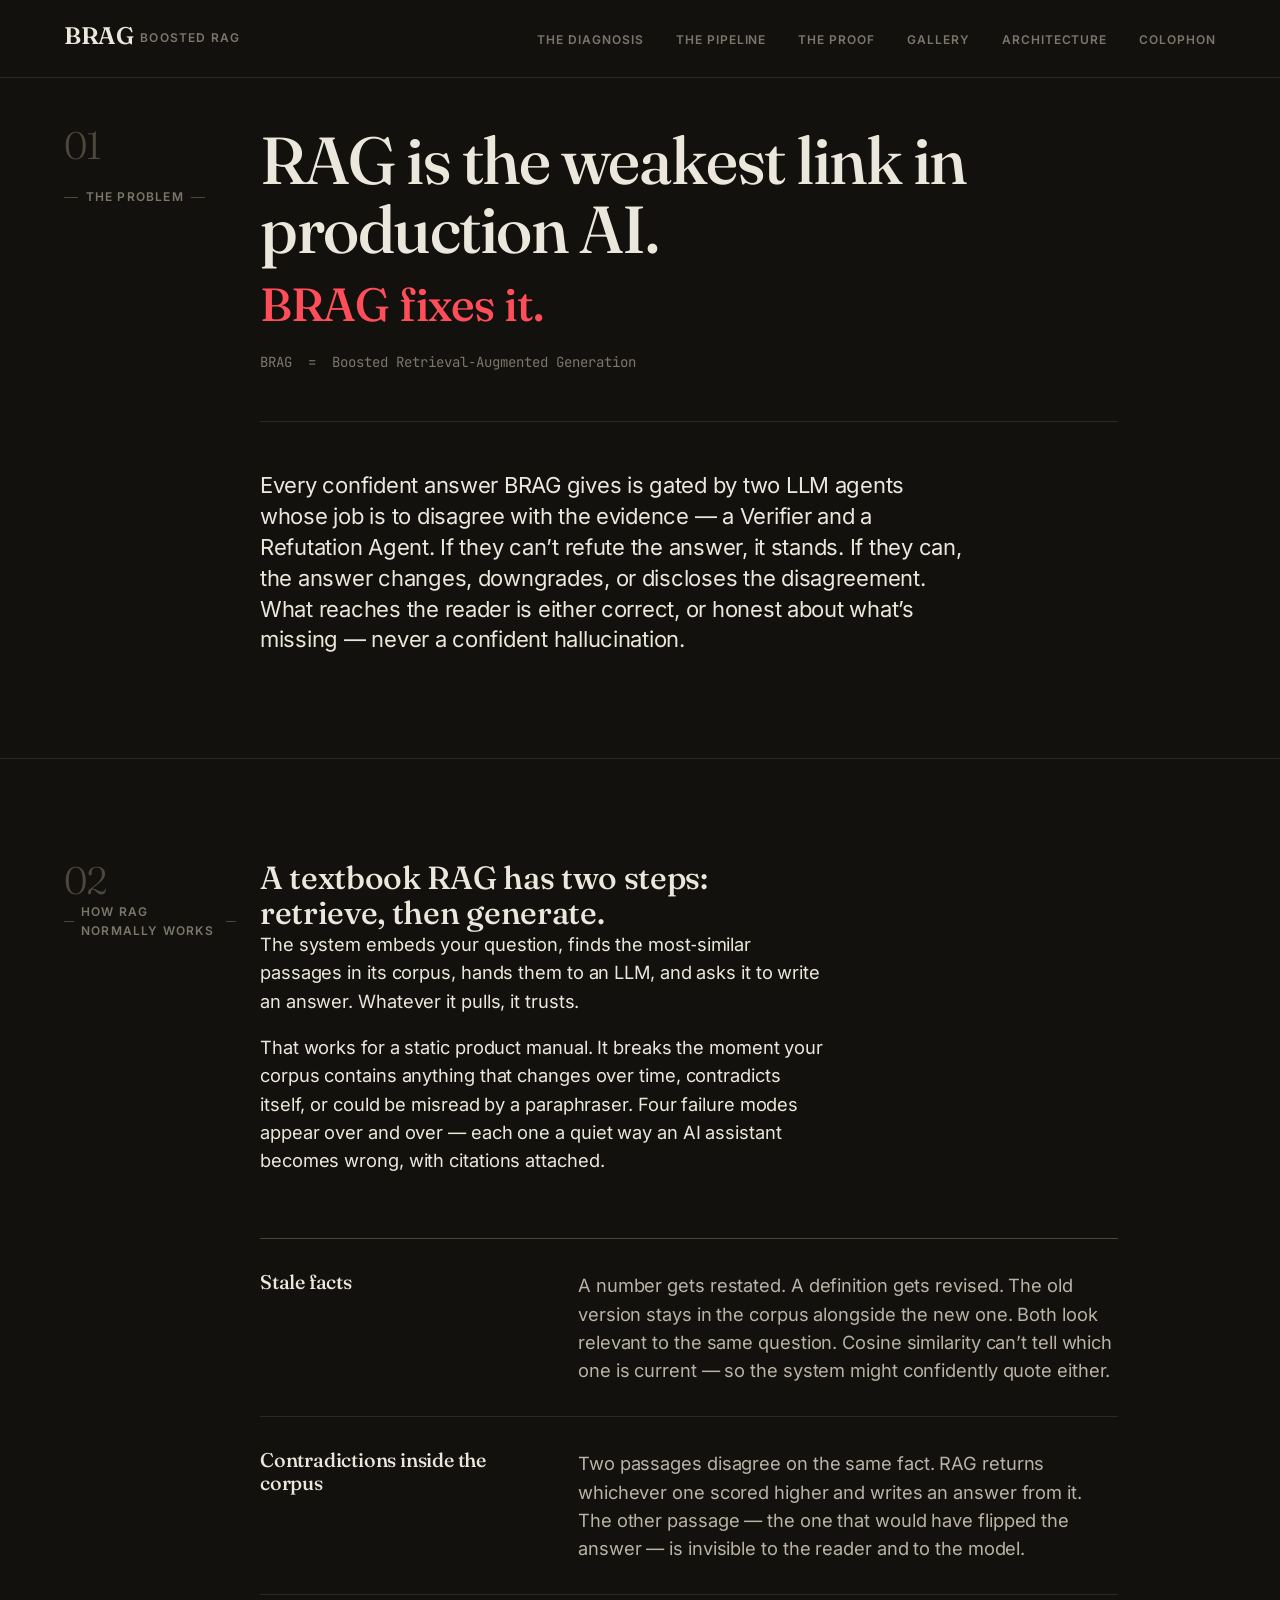
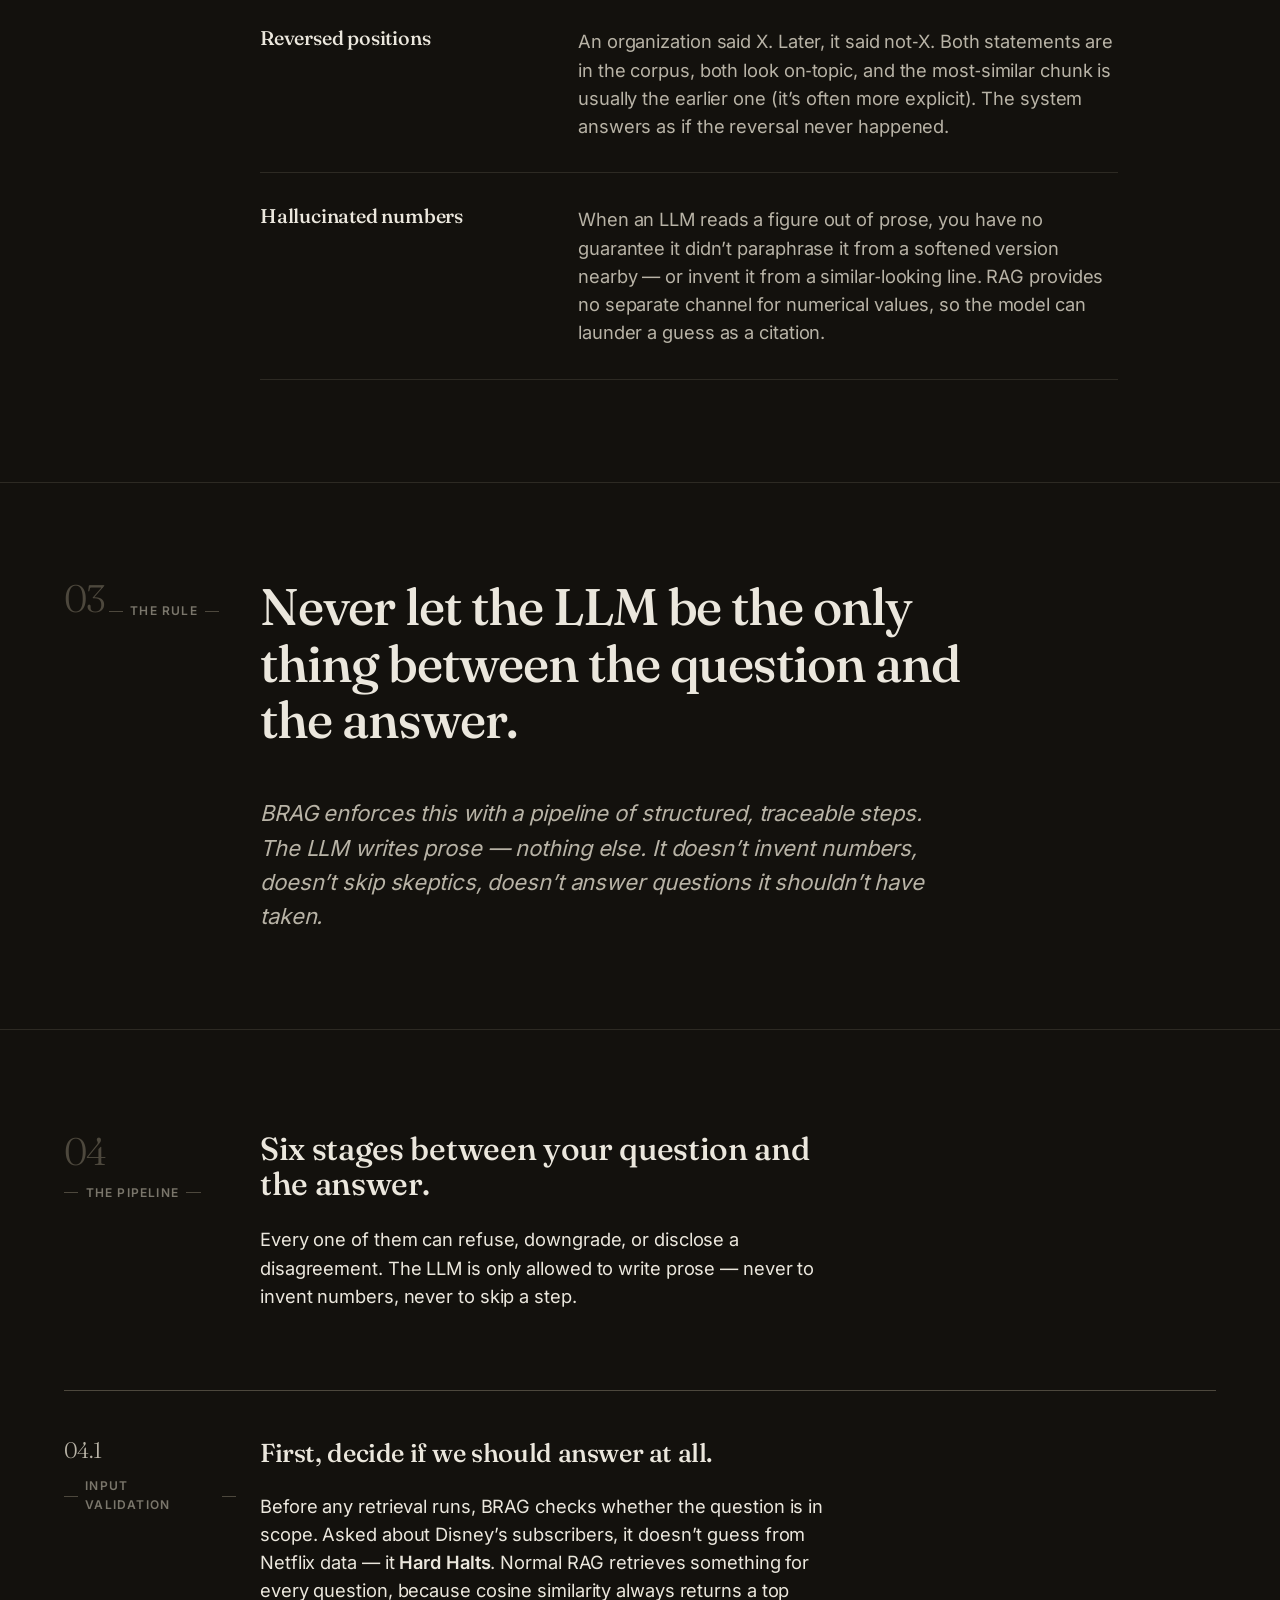
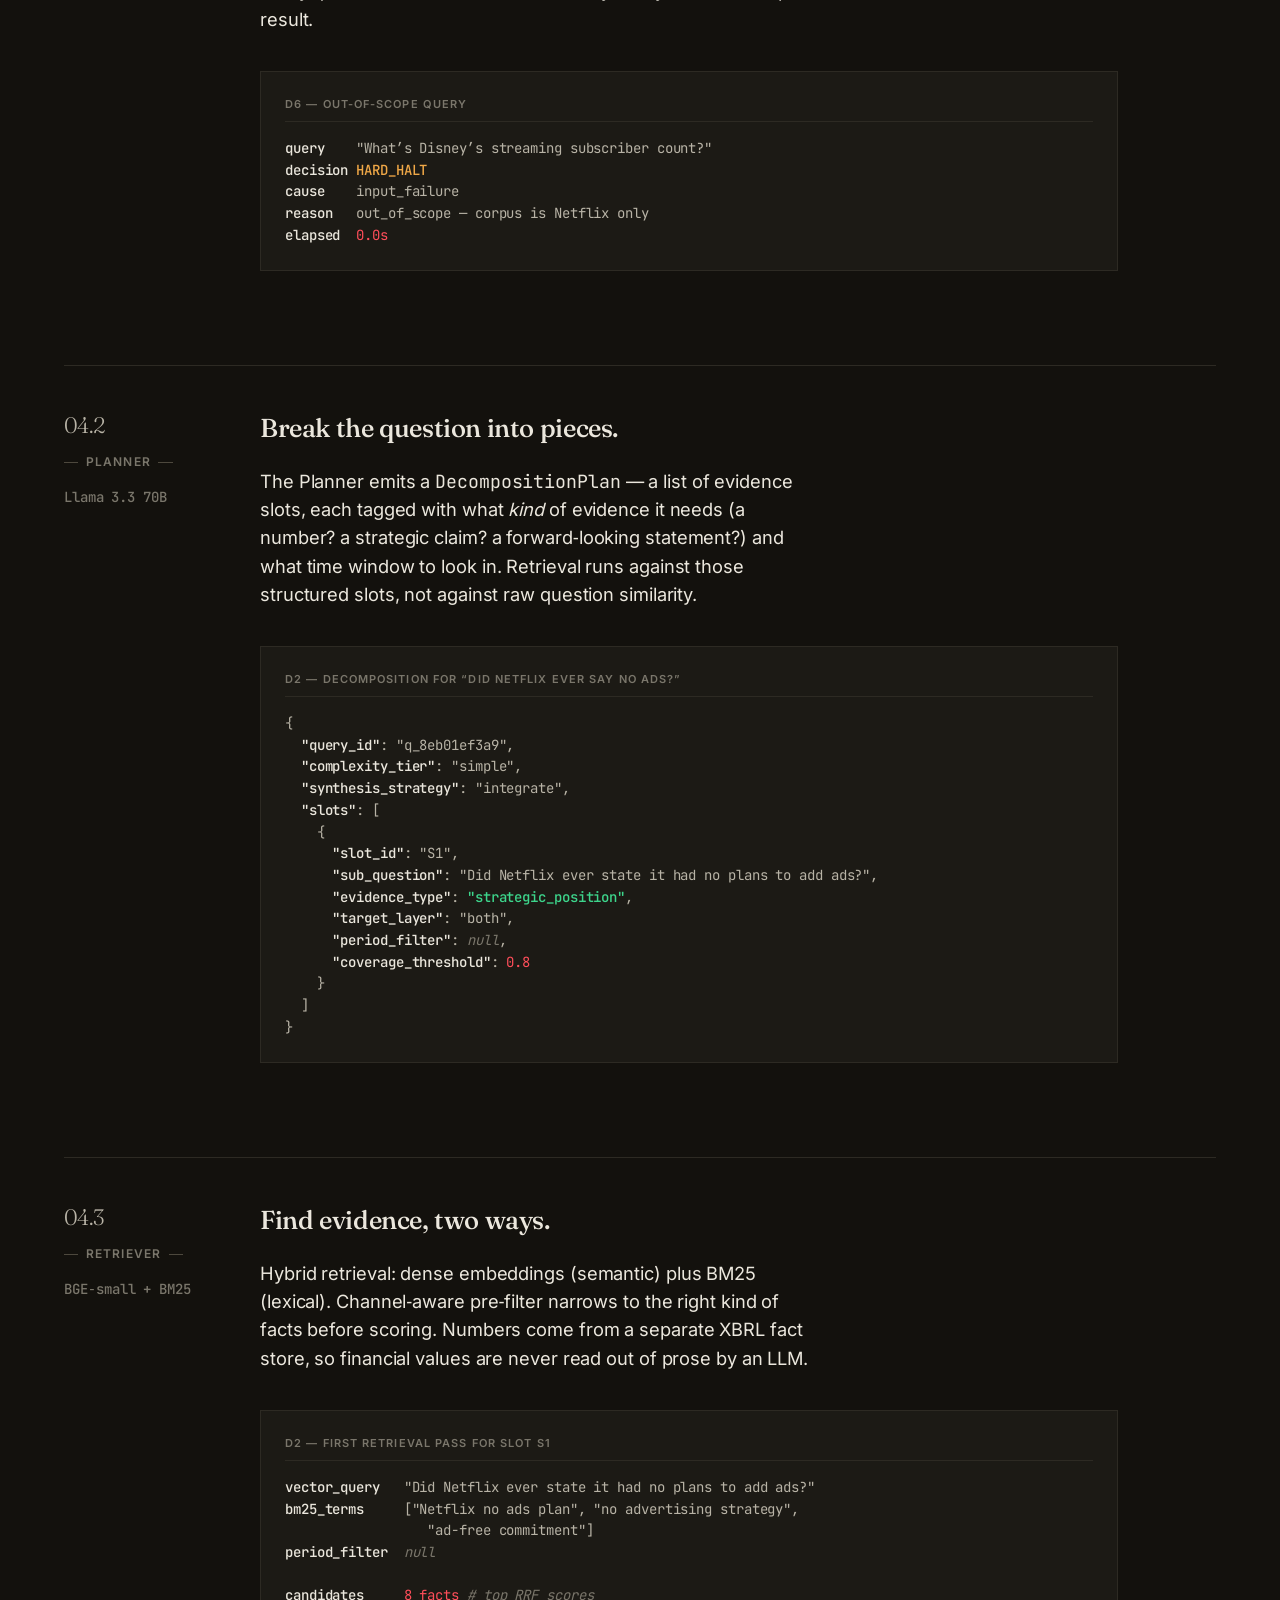
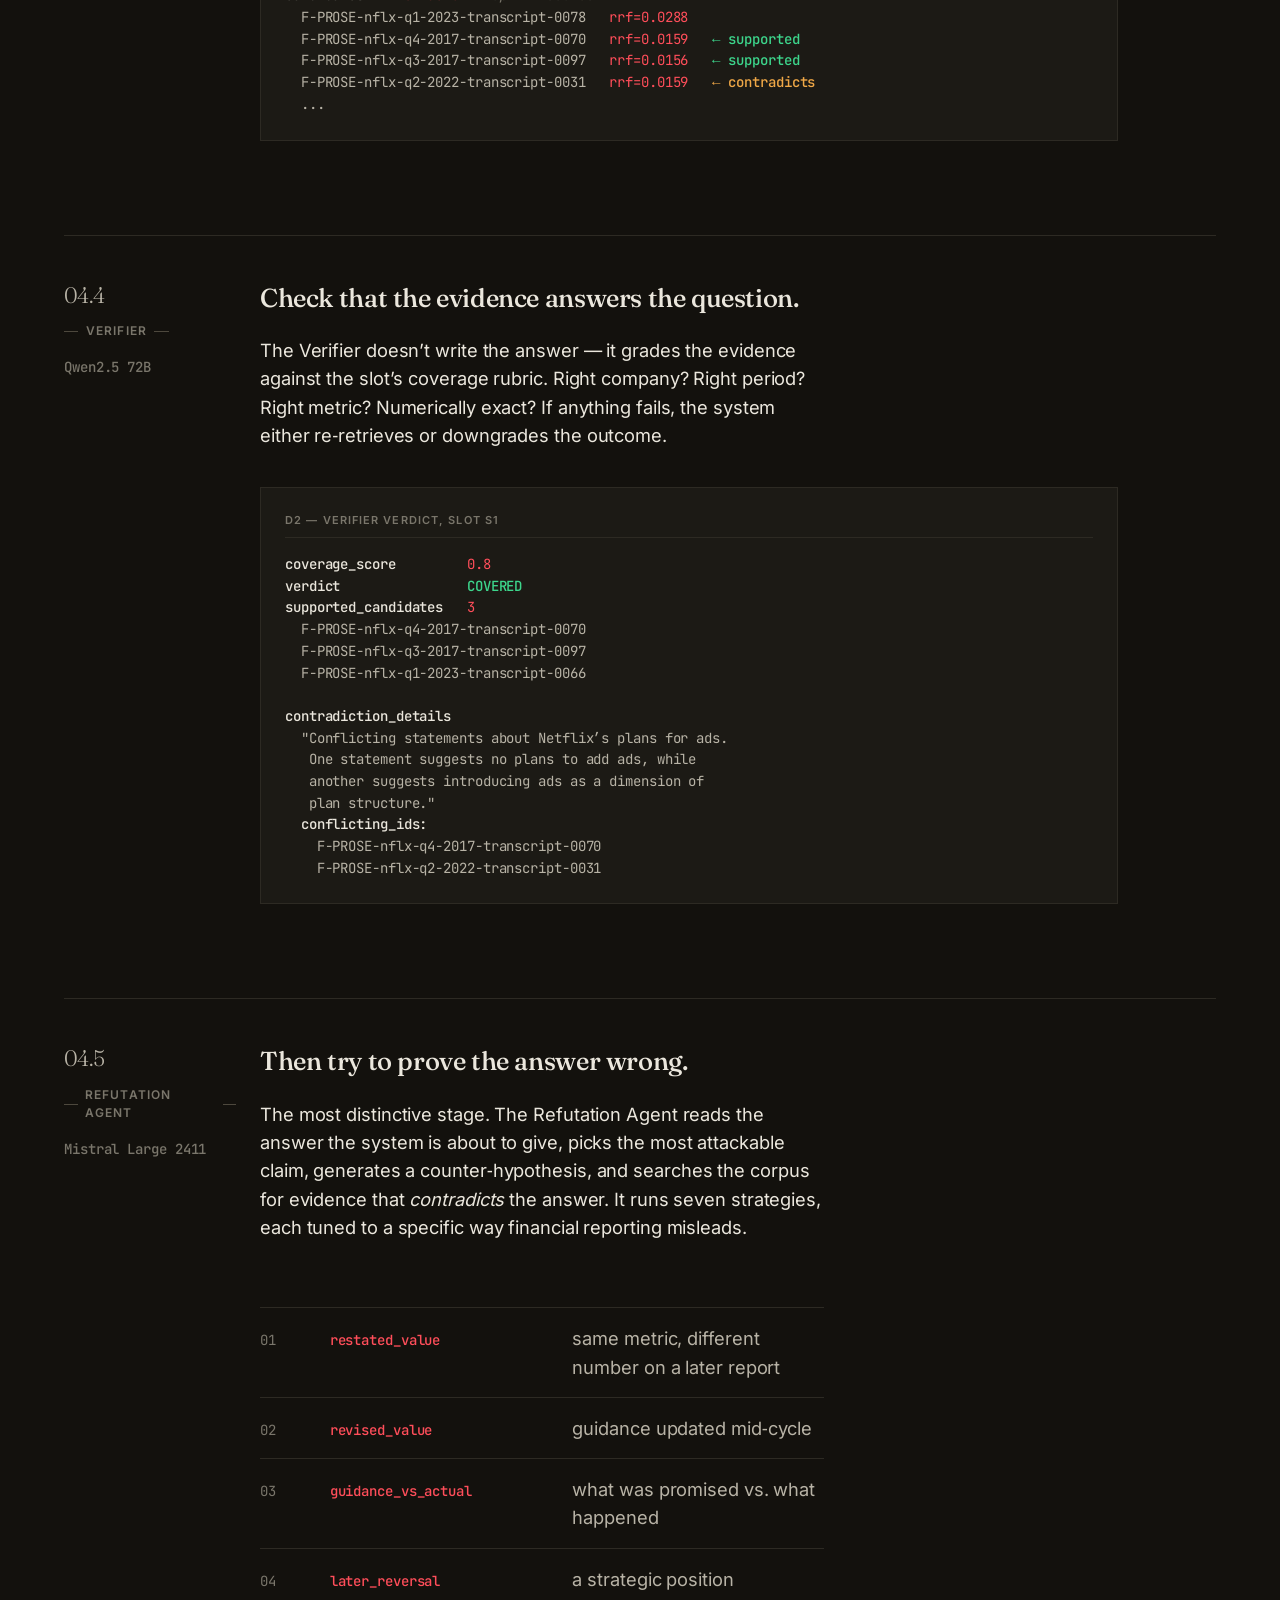
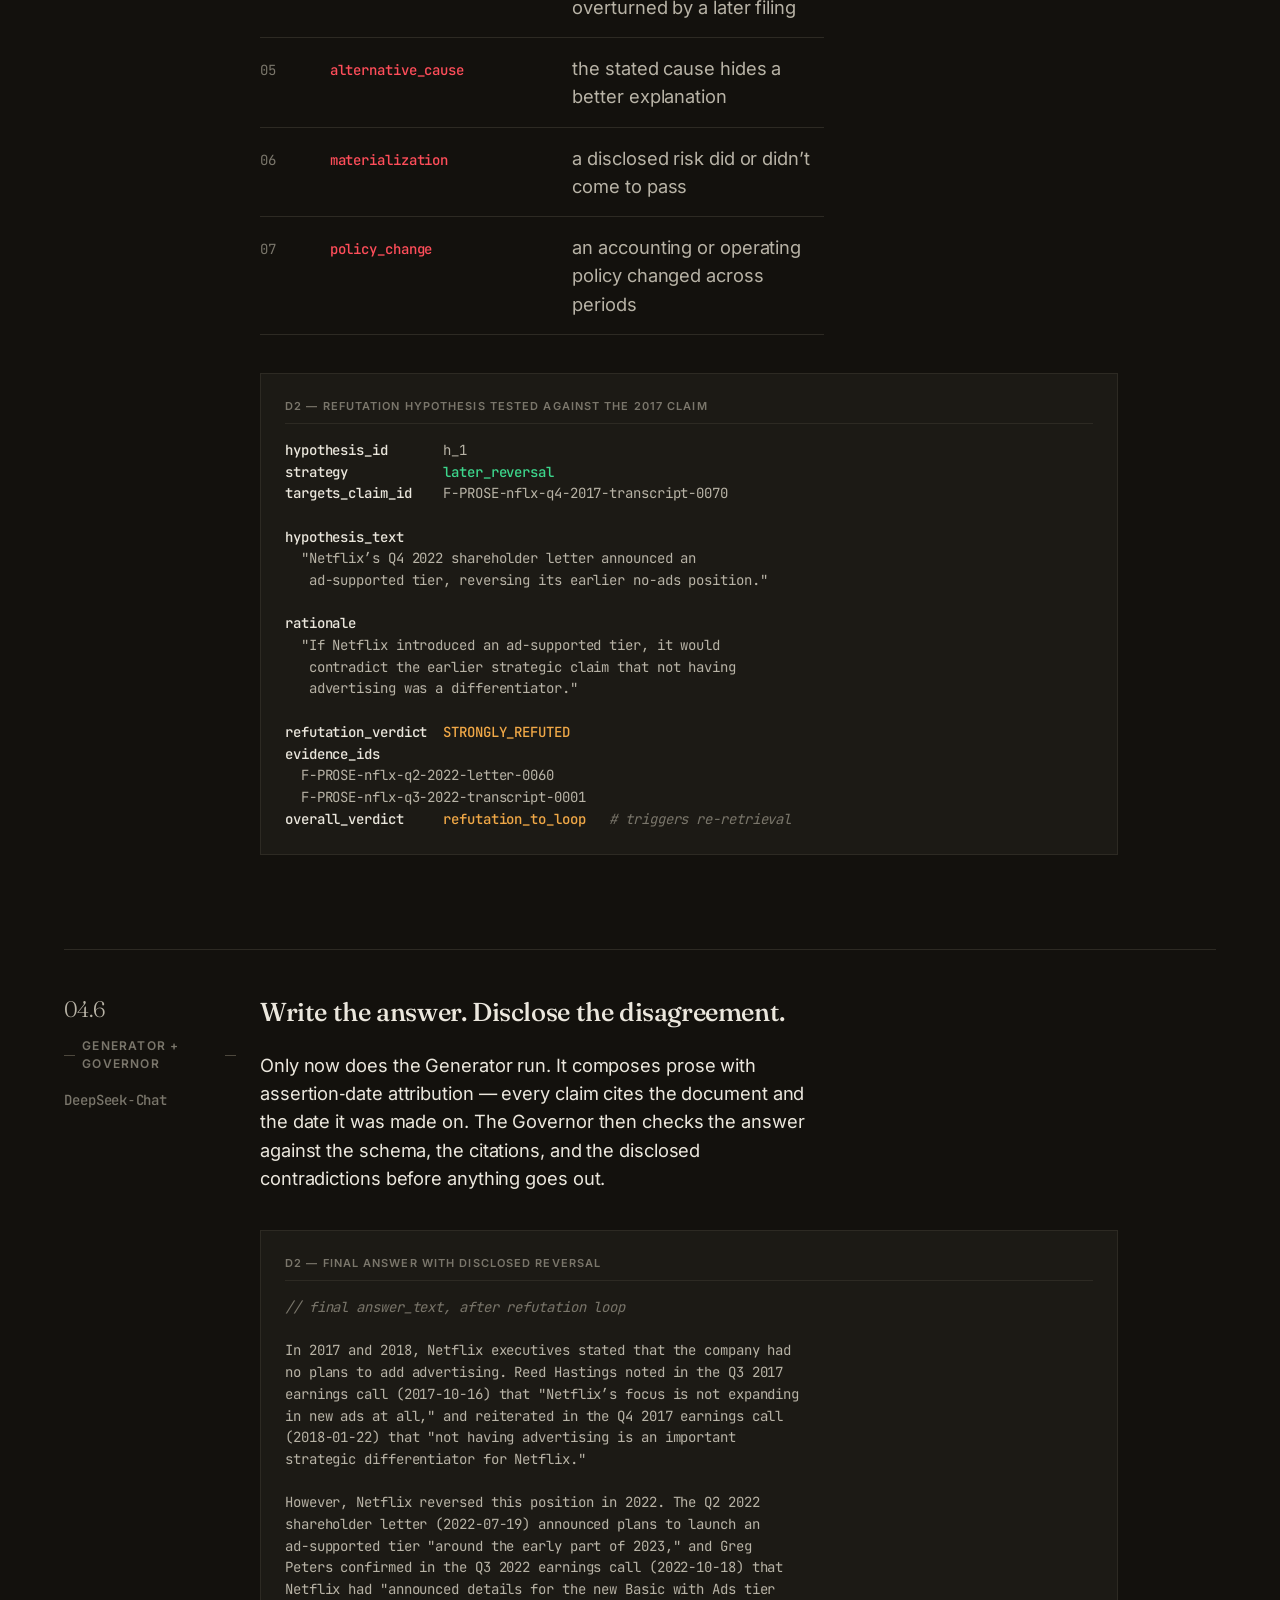
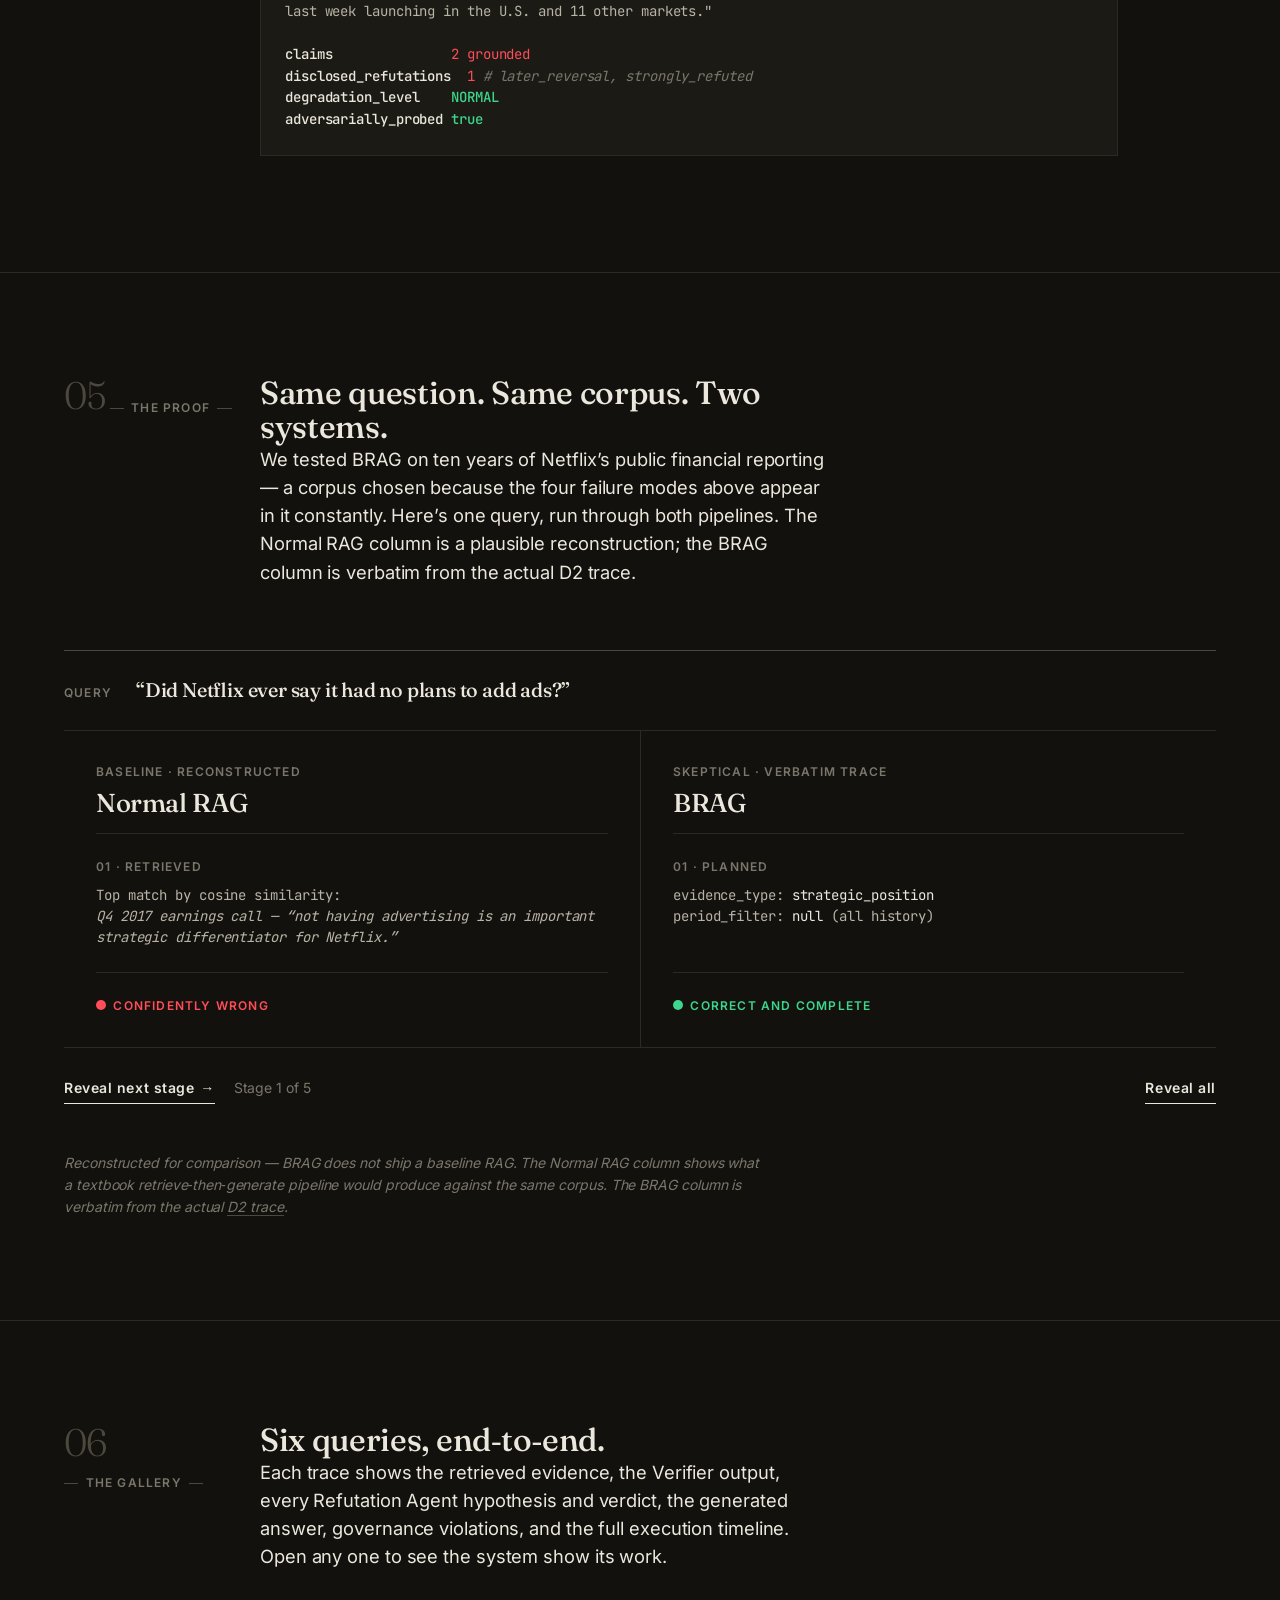
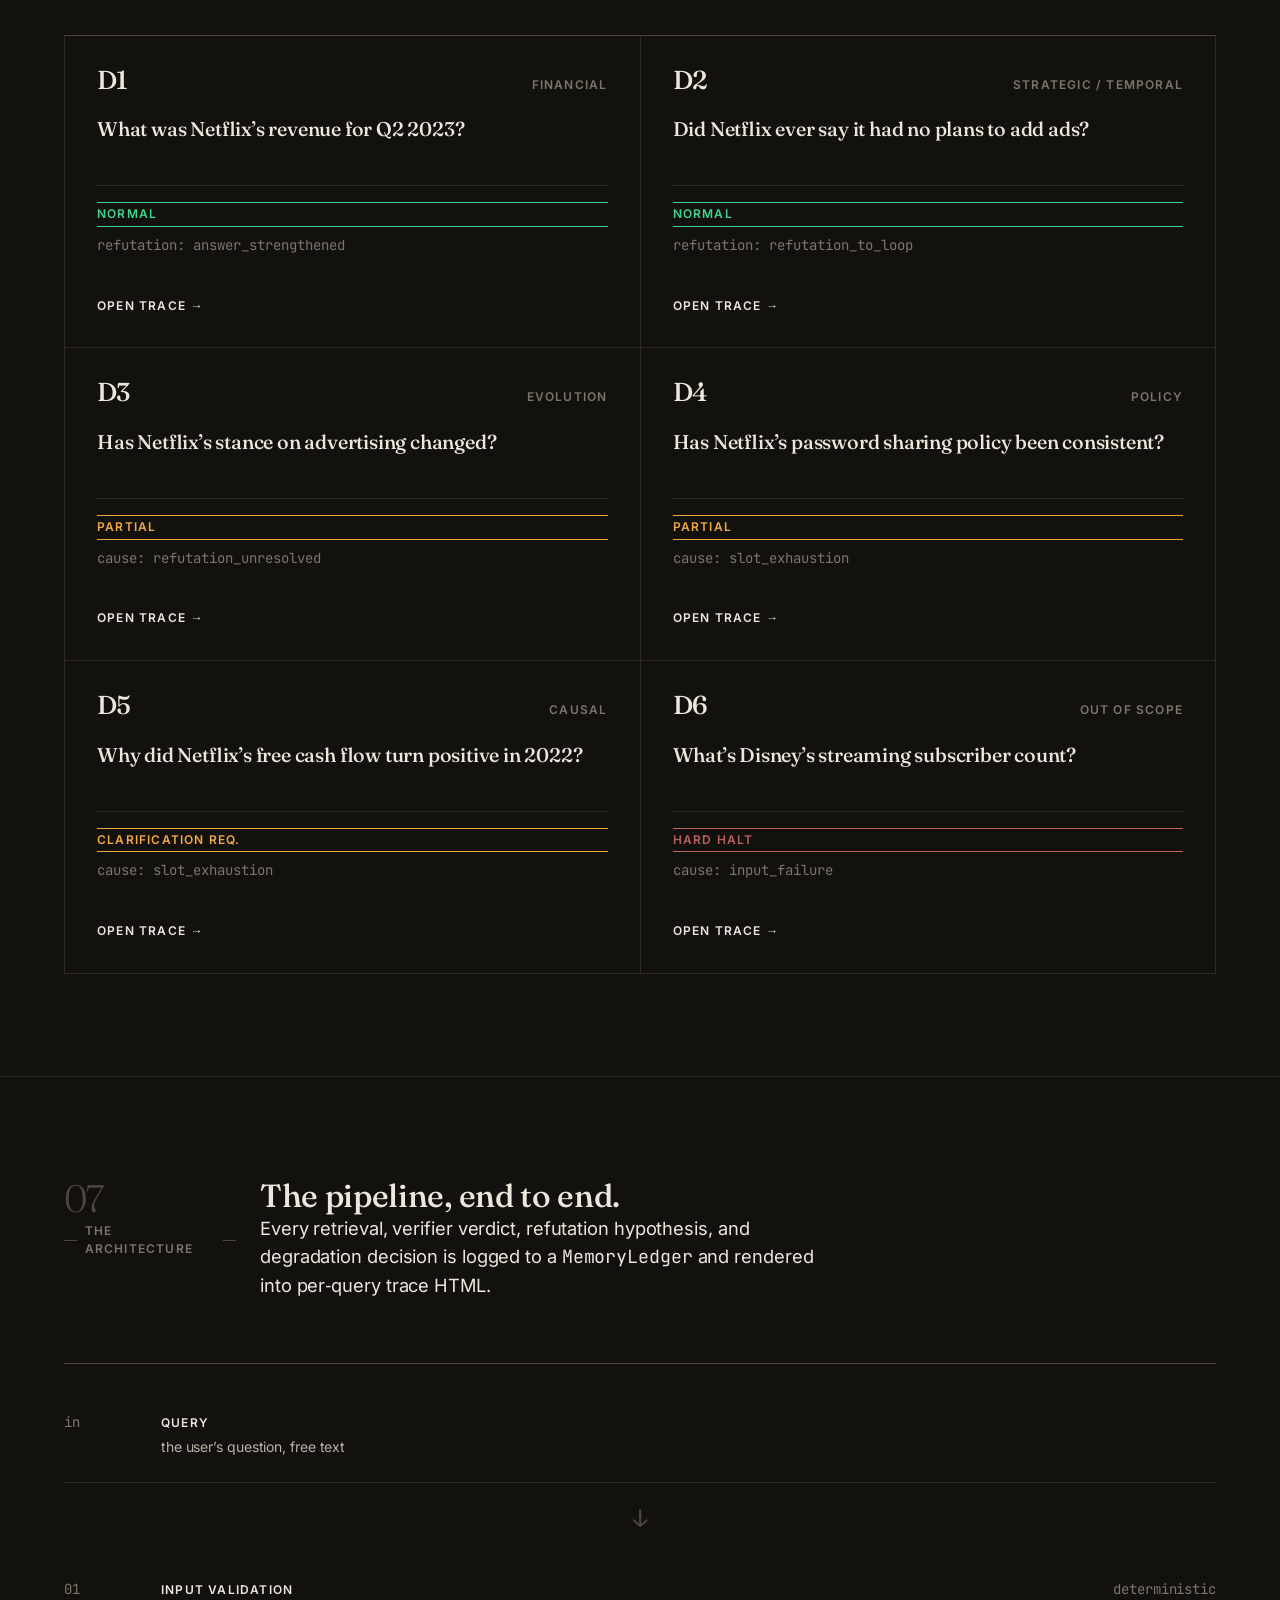
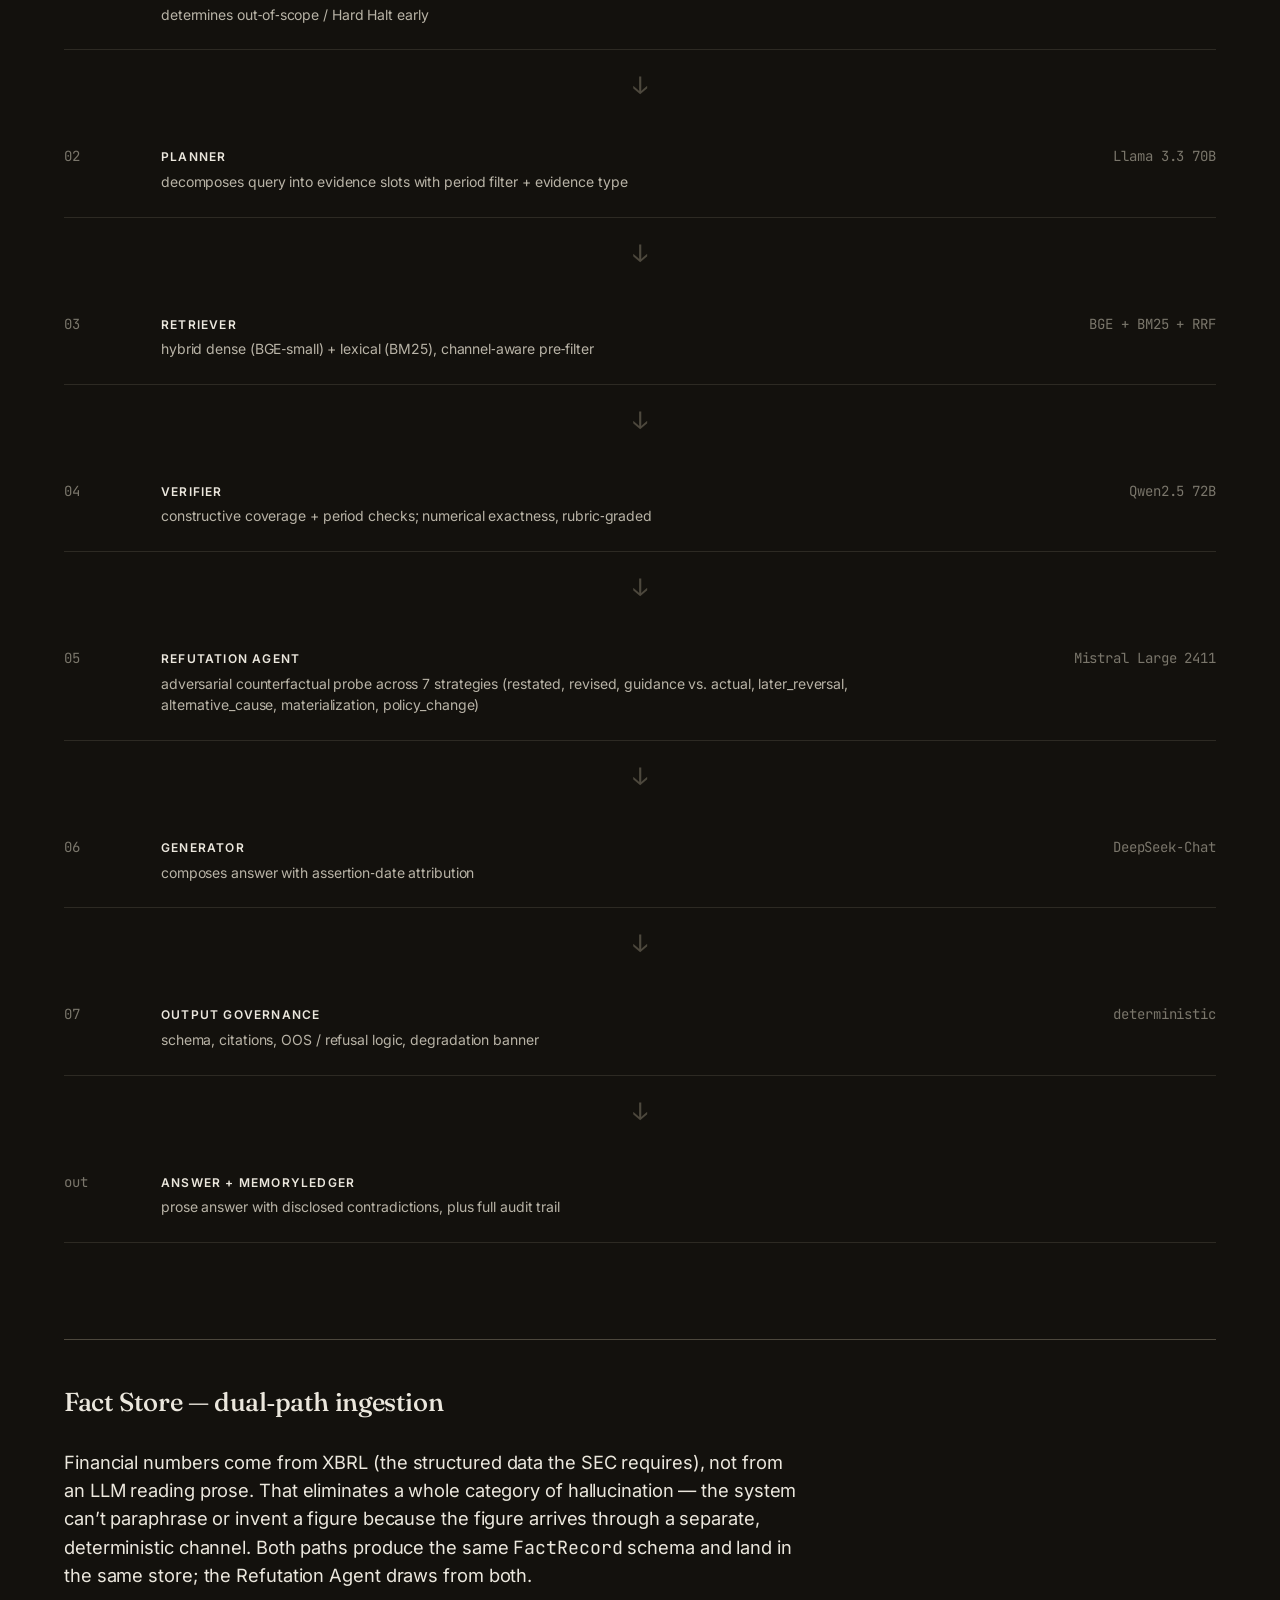
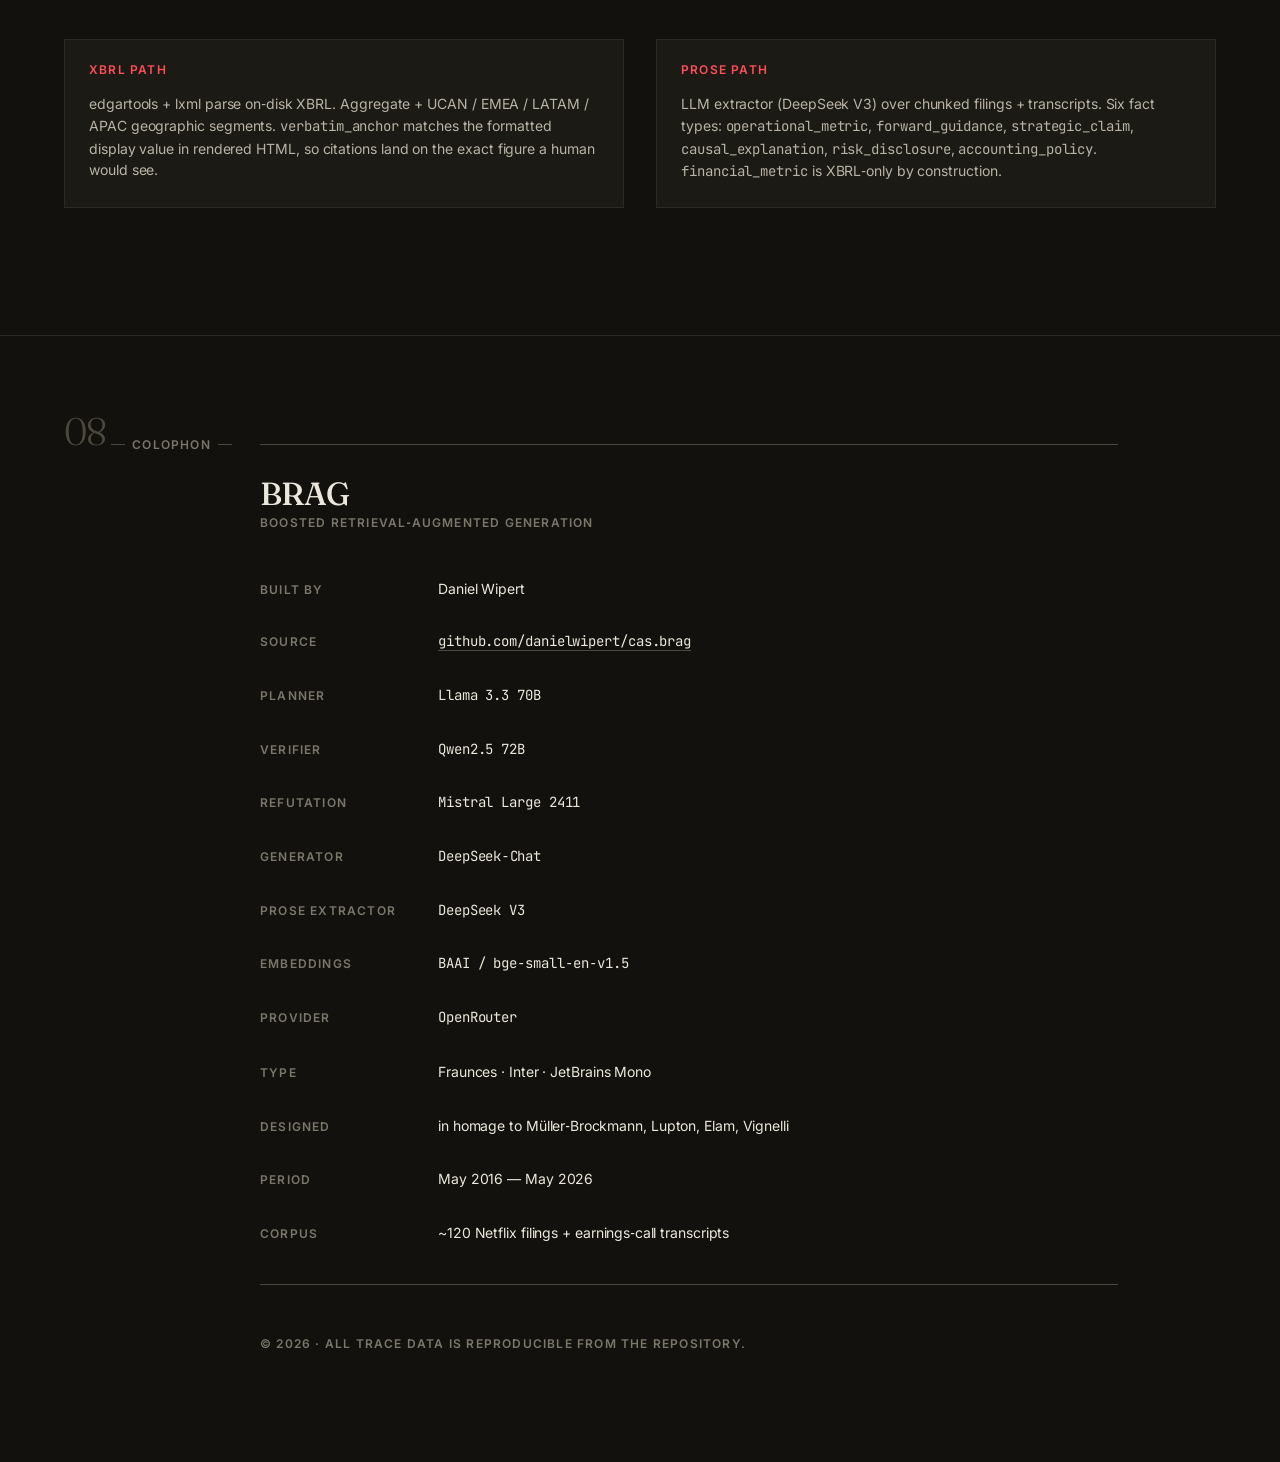
==== commit 7740c37f: "Remove Honest Limitations section; renumber Colophon to 08 Dropped section 08 (corpus coverage gap, " ====
--- a/docs/index.html
+++ b/docs/index.html
@@ -717,60 +717,11 @@
 </section>
 
 <!-- ============================================================
-     08. HONEST LIMITATIONS
-     ============================================================ -->
-<section class="section section--tight" id="limitations">
+     08. COLOPHON
+     ============================================================ -->
+<section class="section section--tight" id="colophon">
   <div class="sidebar">
     <span class="section-num">08</span>
-    <span class="eyebrow">Honest limitations</span>
-  </div>
-  <div class="argument">
-    <h2 class="h3">This is a portfolio showcase, not a production system.</h2>
-    <p>
-      The architecture is real and audit&#8209;traceable; the tuning is honest about its
-      failure modes.
-    </p>
-  </div>
-  <div class="display">
-    <div class="limitations">
-      <div class="limit">
-        <h4>Corpus coverage gap</h4>
-        <p>
-          A handful of older filings (pre&#8209;2019 quarterly reports) couldn&rsquo;t be parsed for
-          management discussion &mdash; the third&#8209;party SEC&#8209;parsing library we use doesn&rsquo;t
-          reach those sections on documents from that era. Queries that depend on pre&#8209;2019
-          narrative may return Partial.
-        </p>
-      </div>
-      <div class="limit">
-        <h4>Adversarial calibration is not exhaustive</h4>
-        <p>
-          A broader stress&#8209;test slate of fifteen adversarial queries doesn&rsquo;t yet pass cleanly.
-          The six curated demo queries do; the repository ships both slates so the gap is visible.
-        </p>
-      </div>
-      <div class="limit">
-        <h4>Generator can flake</h4>
-        <p>
-          OpenRouter / DeepSeek&#8209;Chat occasionally drops mid&#8209;stream. The demo retries once.
-        </p>
-      </div>
-      <div class="limit">
-        <h4>Cost</h4>
-        <p>
-          A full demo run is roughly six minutes of wall&#8209;clock and a handful of cents on OpenRouter.
-        </p>
-      </div>
-    </div>
-  </div>
-</section>
-
-<!-- ============================================================
-     09. COLOPHON
-     ============================================================ -->
-<section class="section section--tight" id="colophon">
-  <div class="sidebar">
-    <span class="section-num">09</span>
     <span class="eyebrow">Colophon</span>
   </div>
   <div class="display">
--- a/docs/assets/css/main.css
+++ b/docs/assets/css/main.css
@@ -820,40 +820,6 @@
   .factstore { grid-template-columns: 1fr; }
 }
 
-/* --- limitations (section 09) -------------------------------- */
-.limitations {
-  display: grid;
-  grid-template-columns: 1fr;
-  margin-top: var(--space-4);
-  border-top: var(--hairline);
-}
-.limit {
-  display: grid;
-  grid-template-columns: minmax(0, 1fr) minmax(0, 2fr);
-  column-gap: var(--space-5);
-  padding: var(--space-3) 0;
-  border-bottom: var(--hairline);
-}
-.limit h4 {
-  font-family: var(--font-display);
-  font-style: italic;
-  font-size: var(--fs-h6);
-  font-weight: 500;
-  font-variation-settings: "opsz" 18;
-  letter-spacing: 0;
-  color: var(--ink);
-  margin: 0;
-}
-.limit p {
-  margin: 0;
-  font-size: var(--fs-caption);
-  color: var(--ink-soft);
-  max-width: 48em;
-}
-@media (max-width: 768px) {
-  .limit { grid-template-columns: 1fr; row-gap: var(--space-1); }
-}
-
 /* --- colophon (section 10) ----------------------------------- */
 .colophon {
   display: grid;
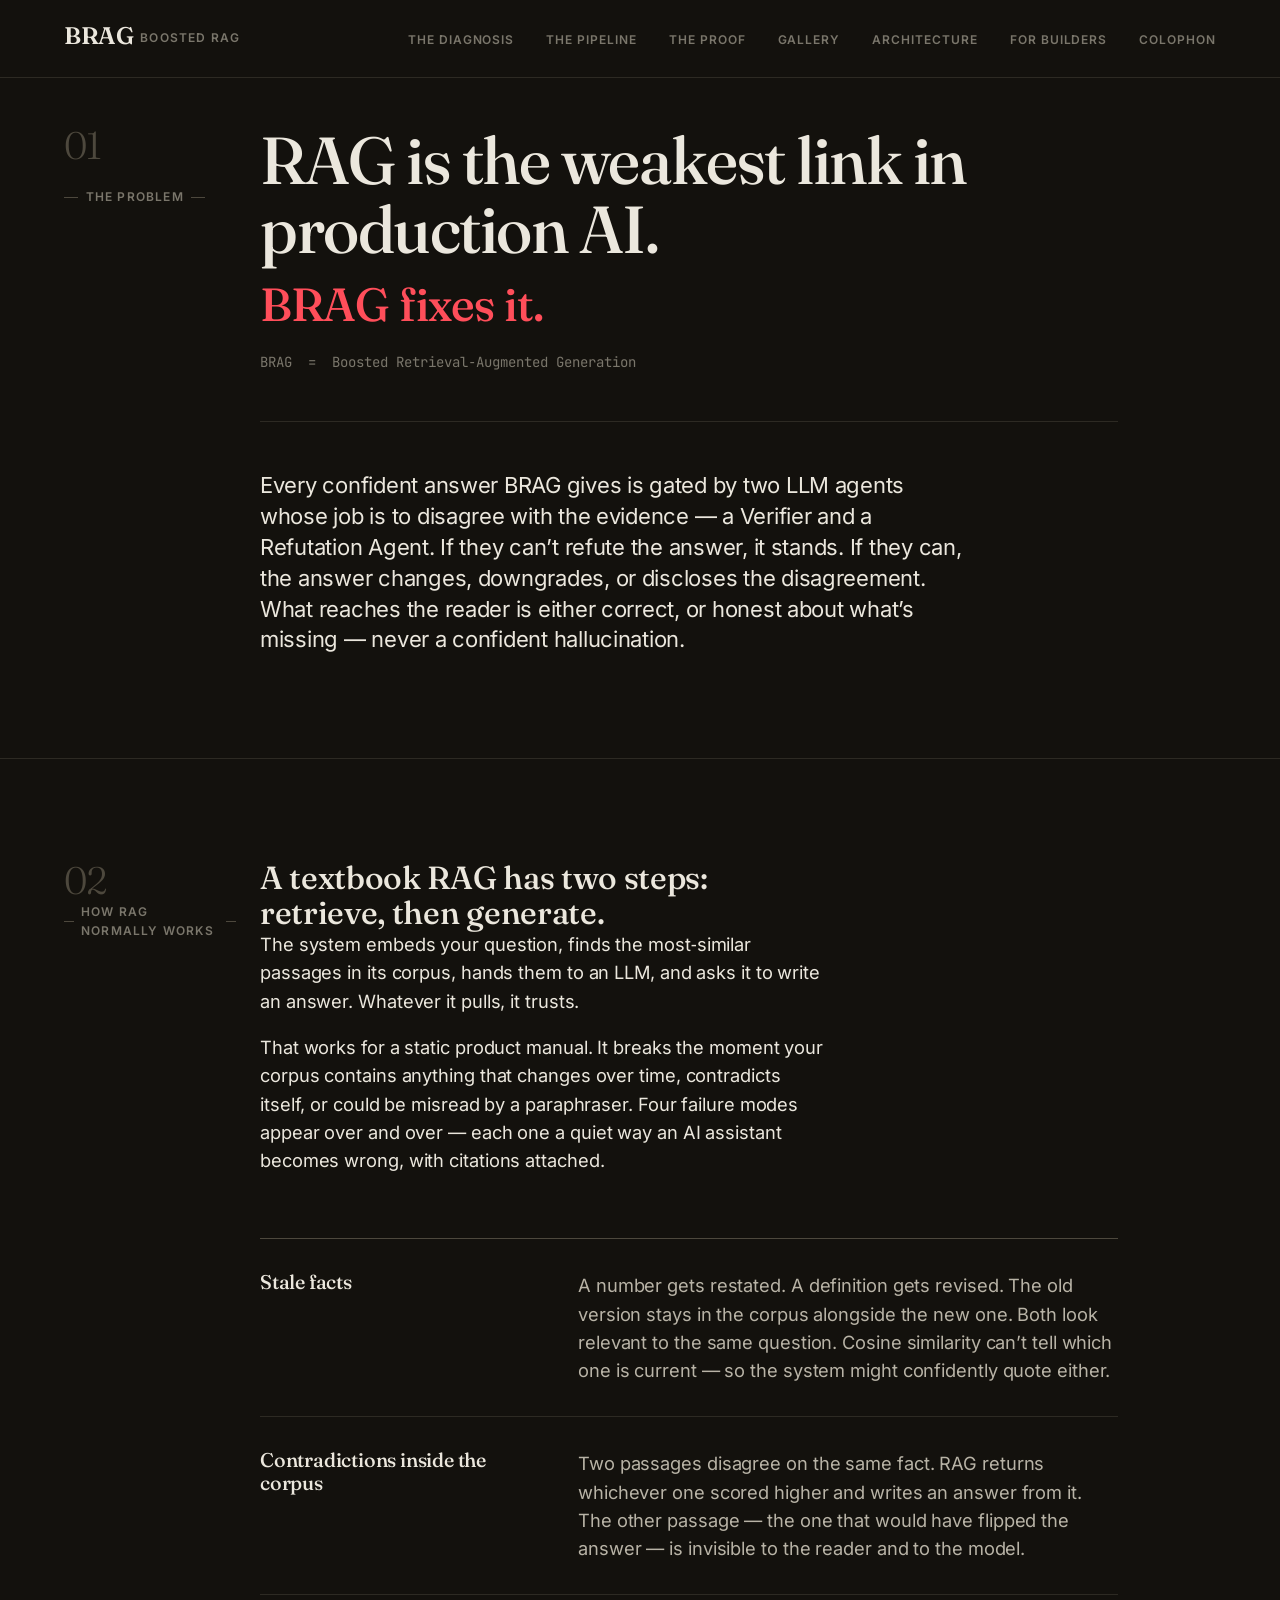
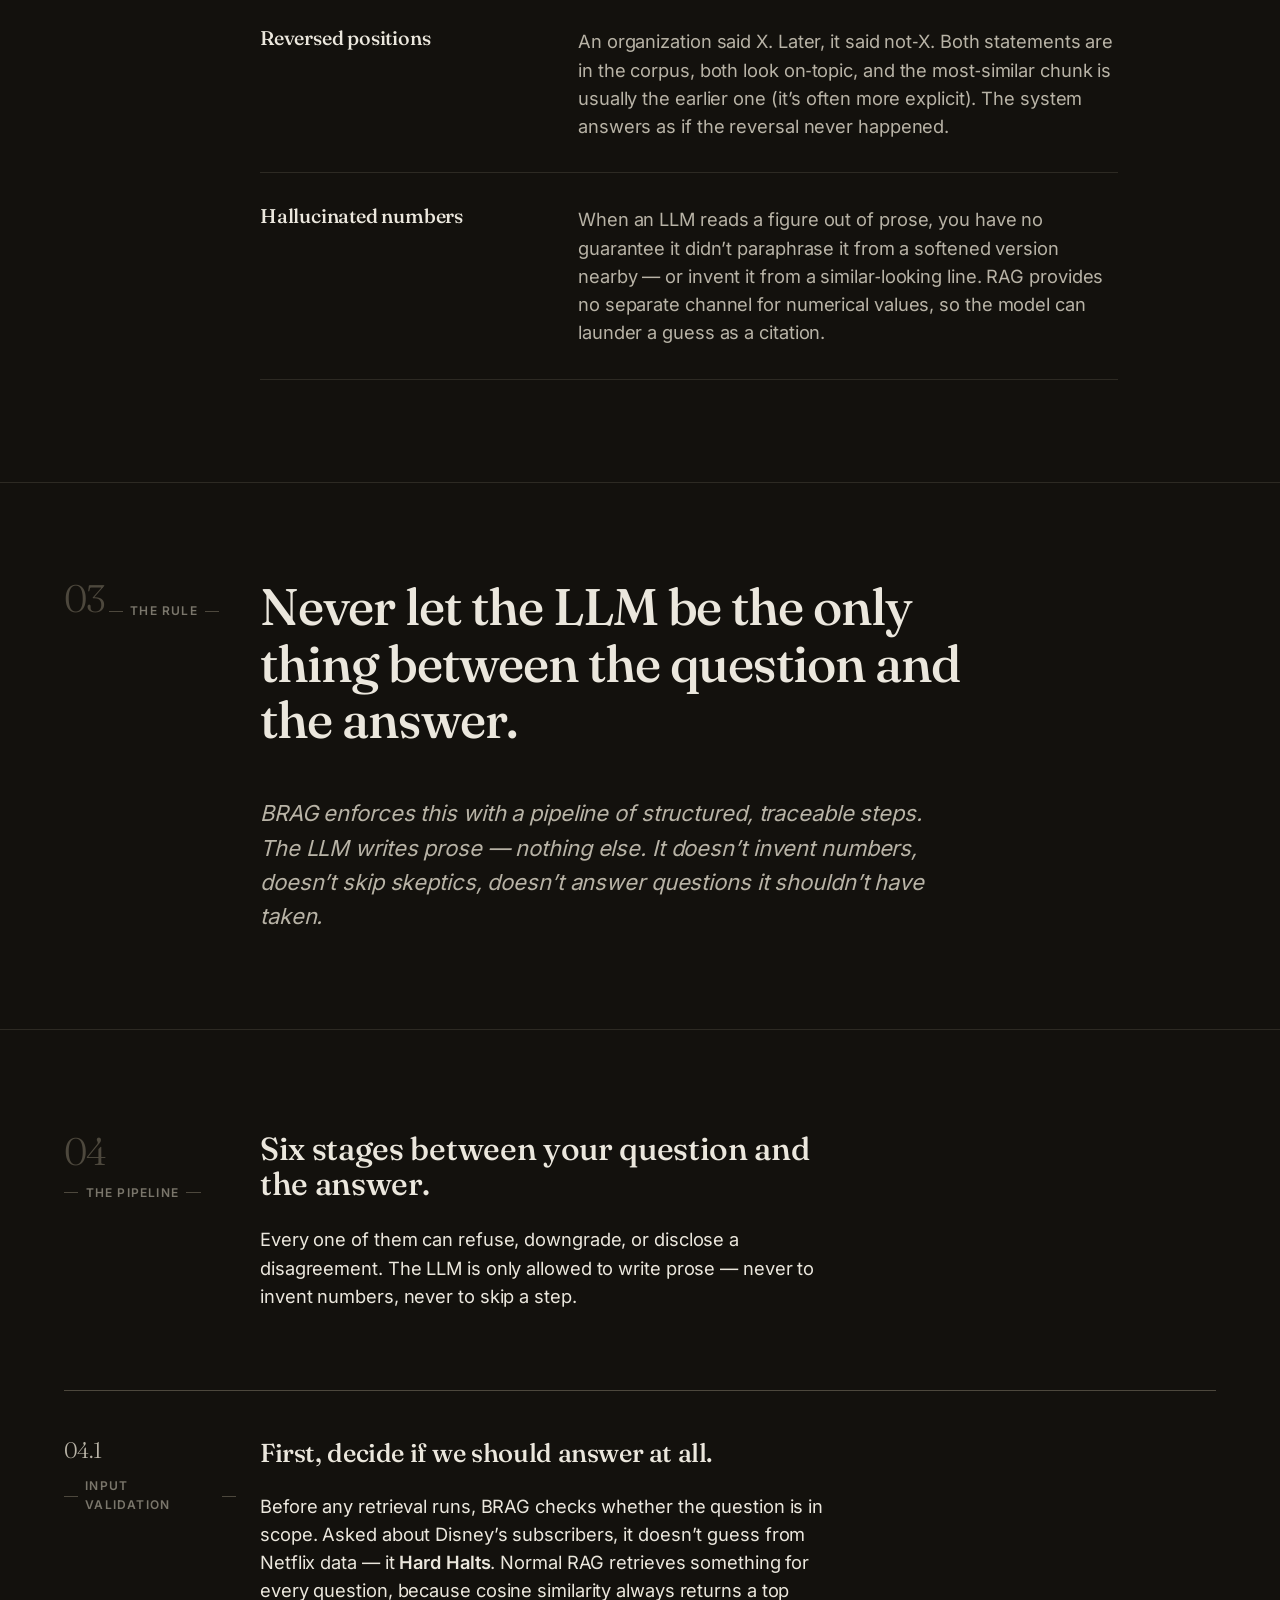
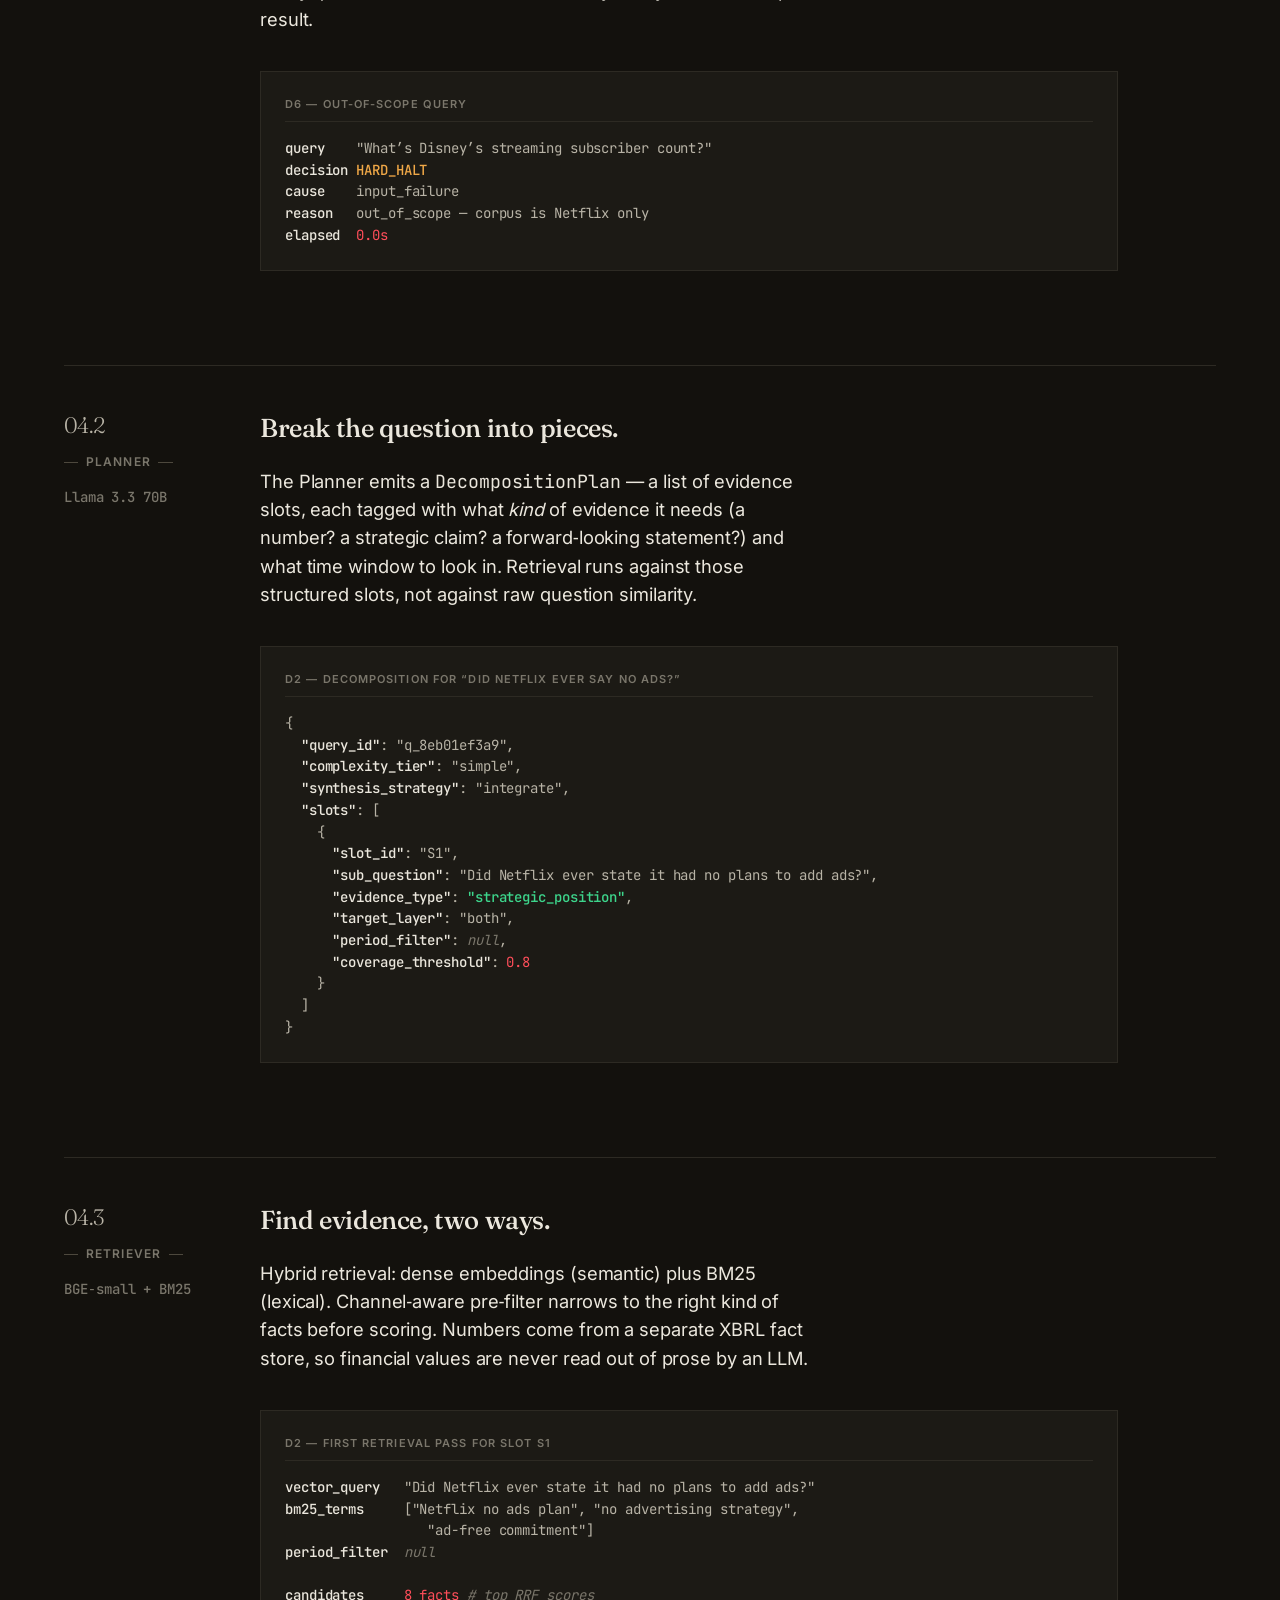
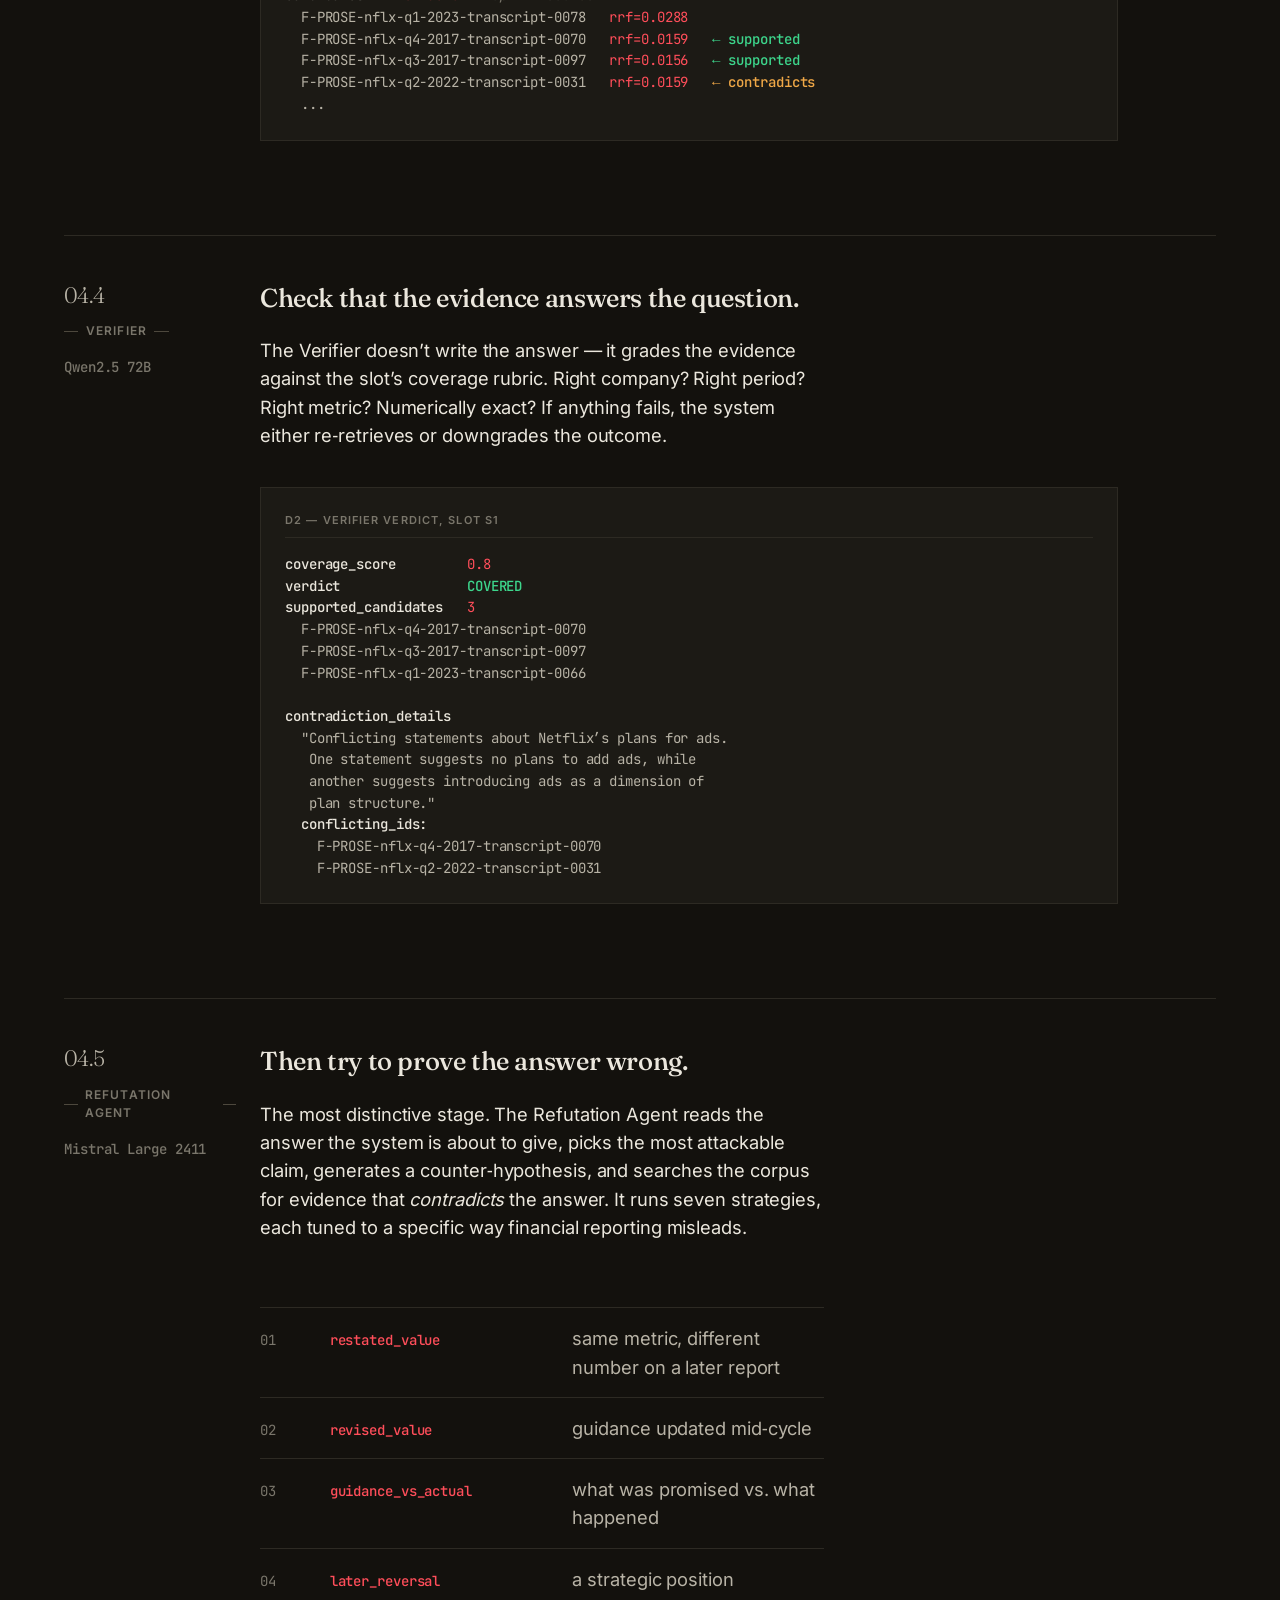
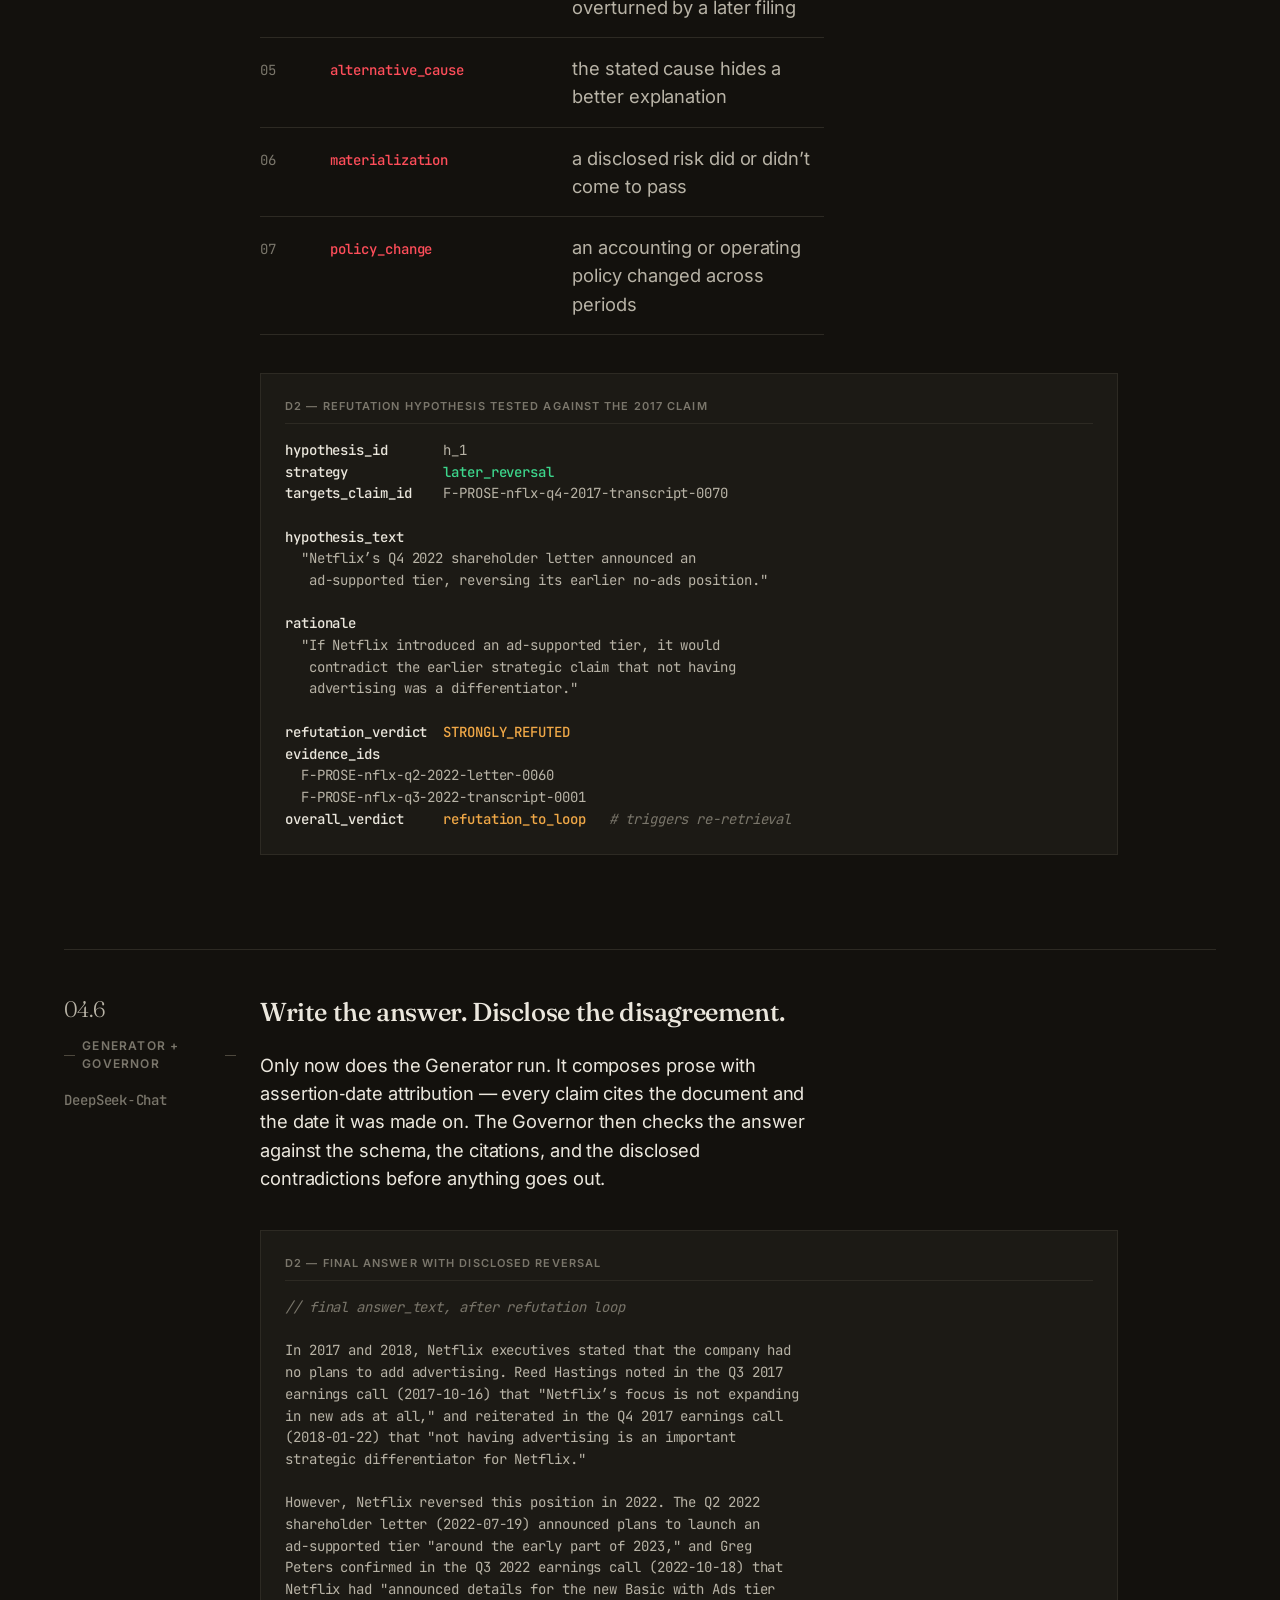
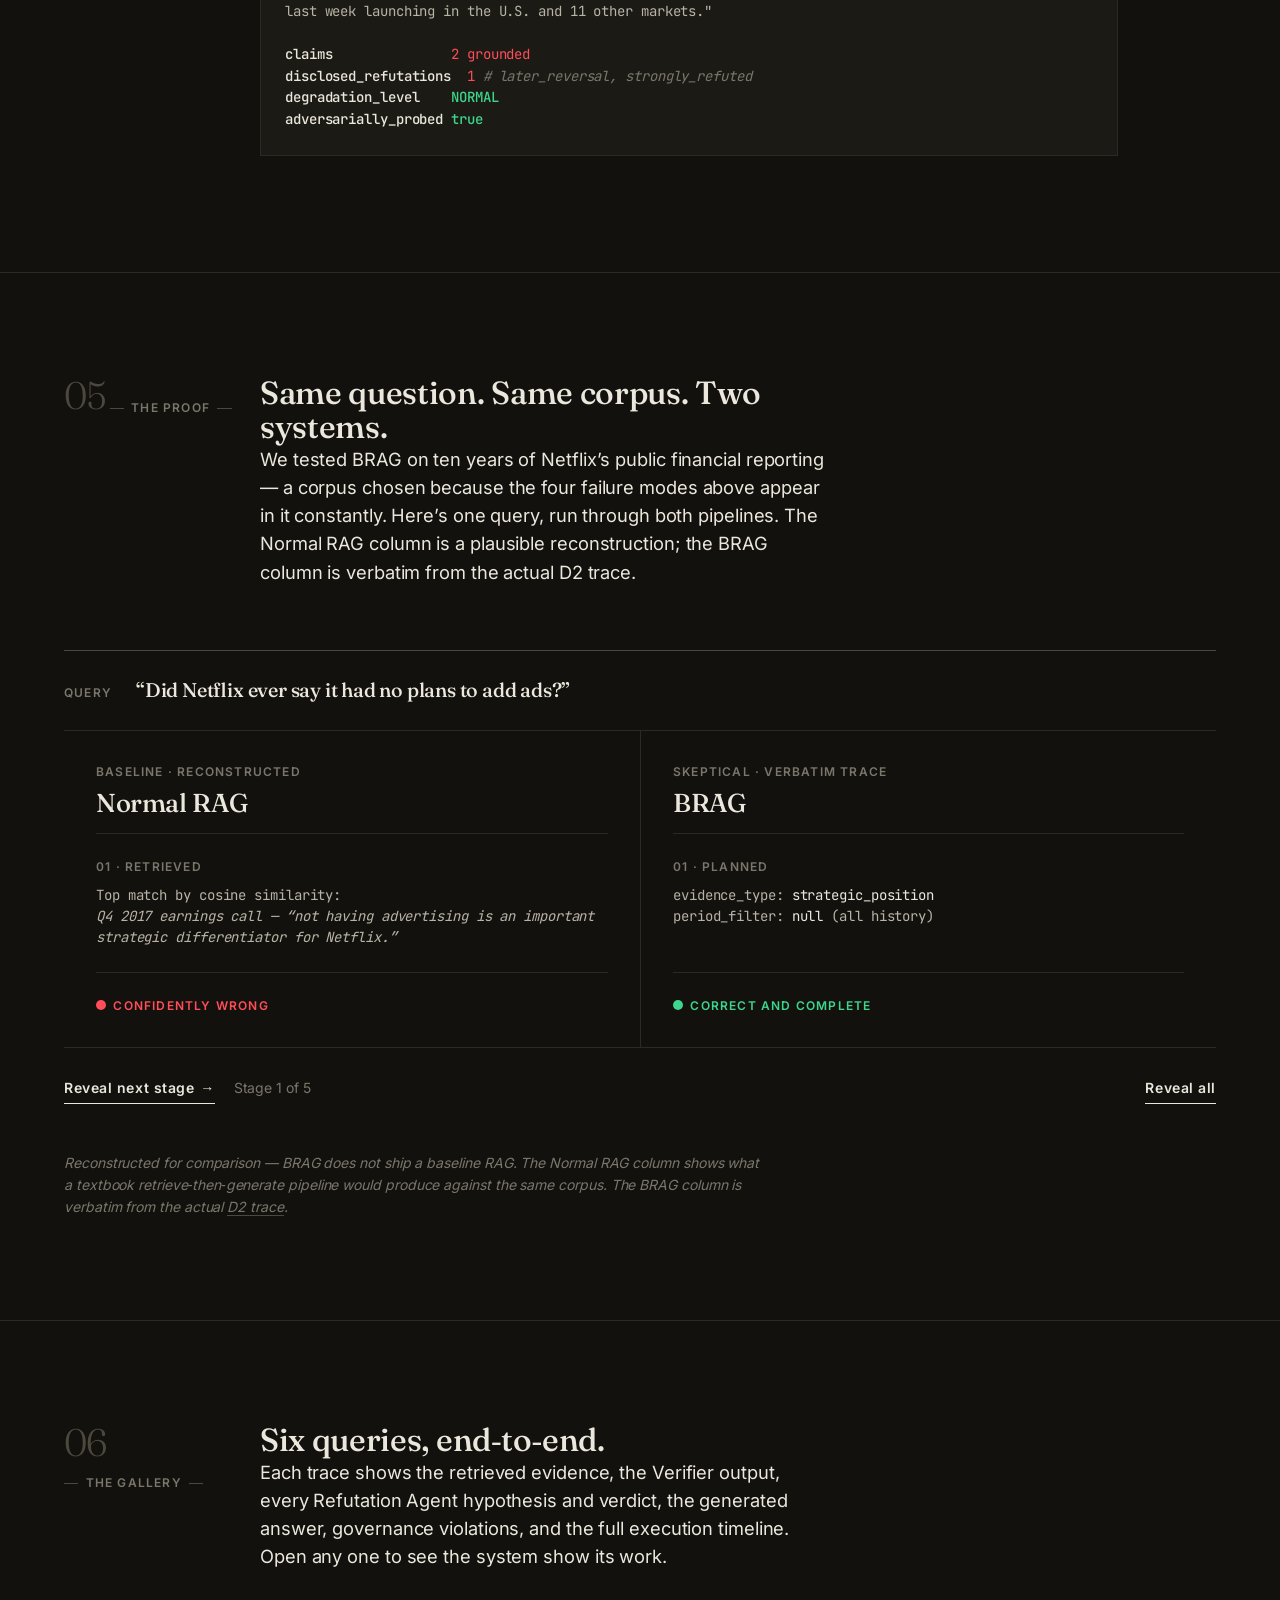
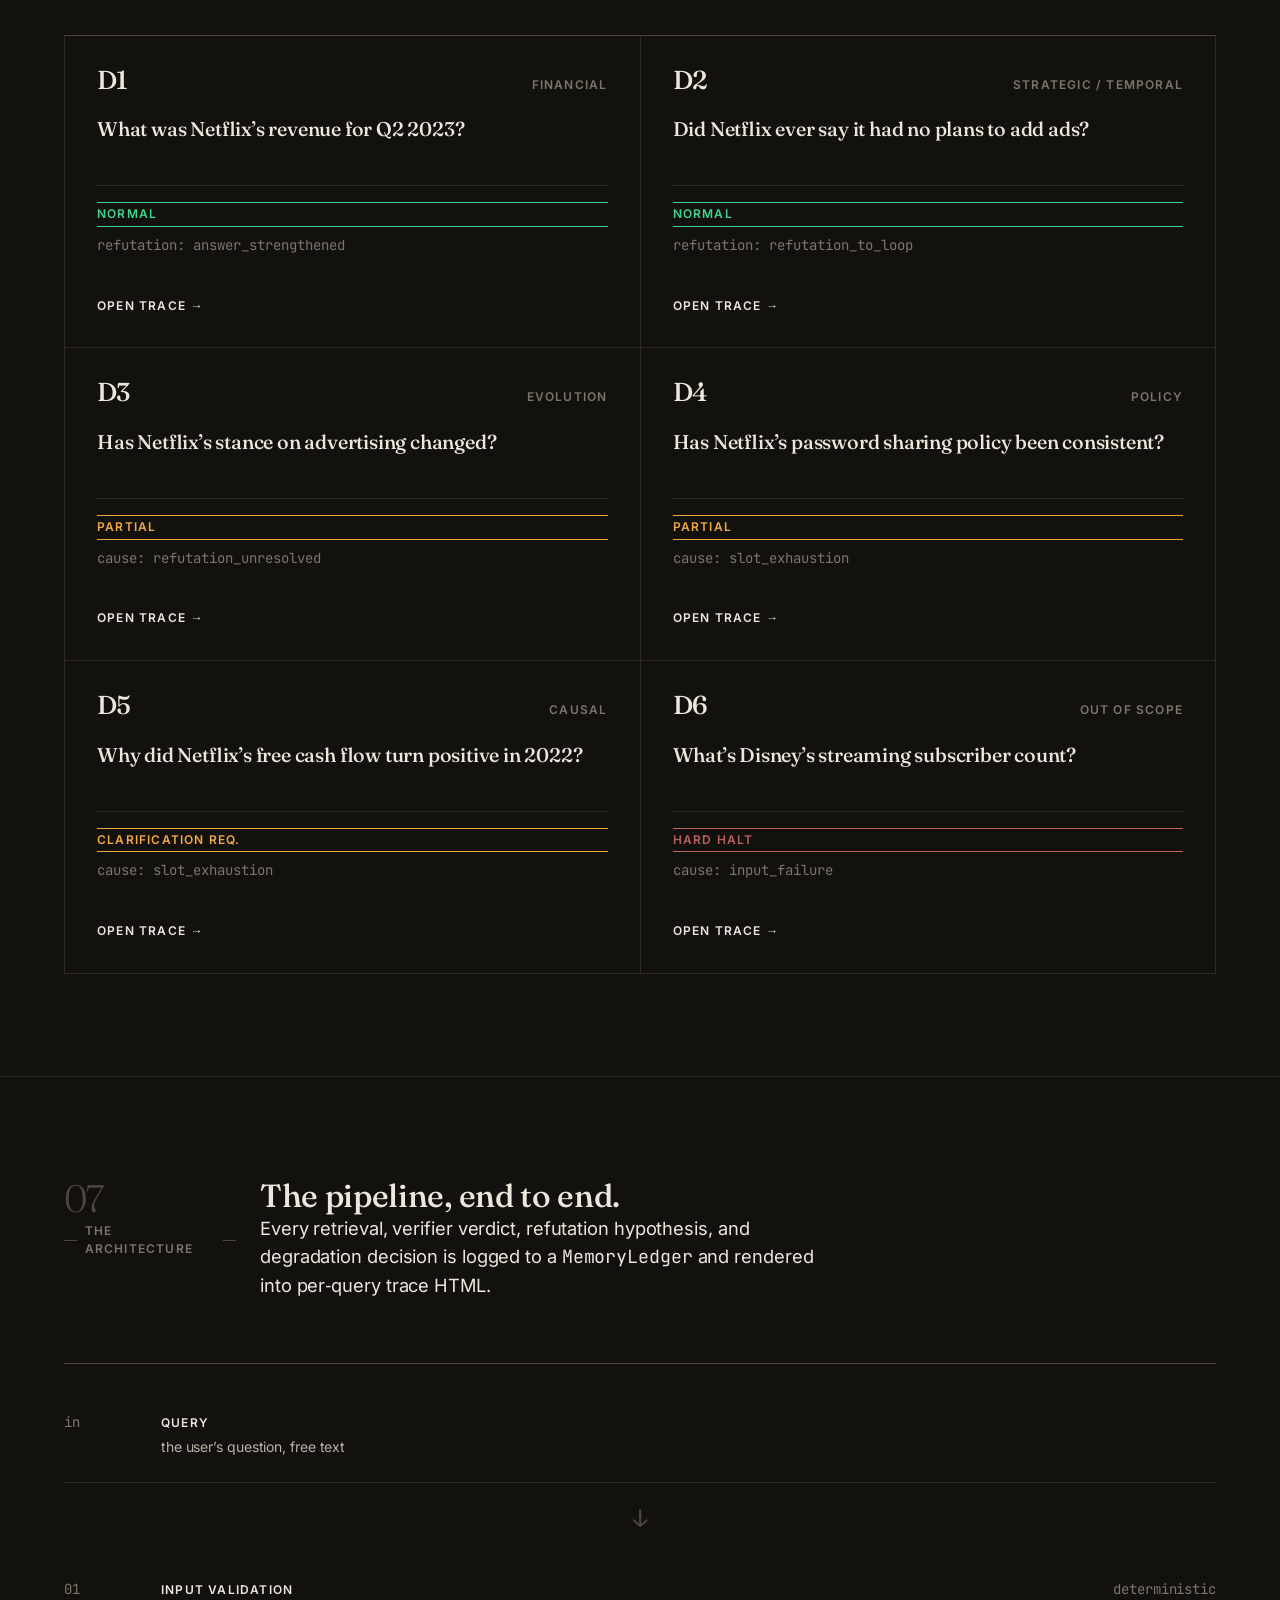
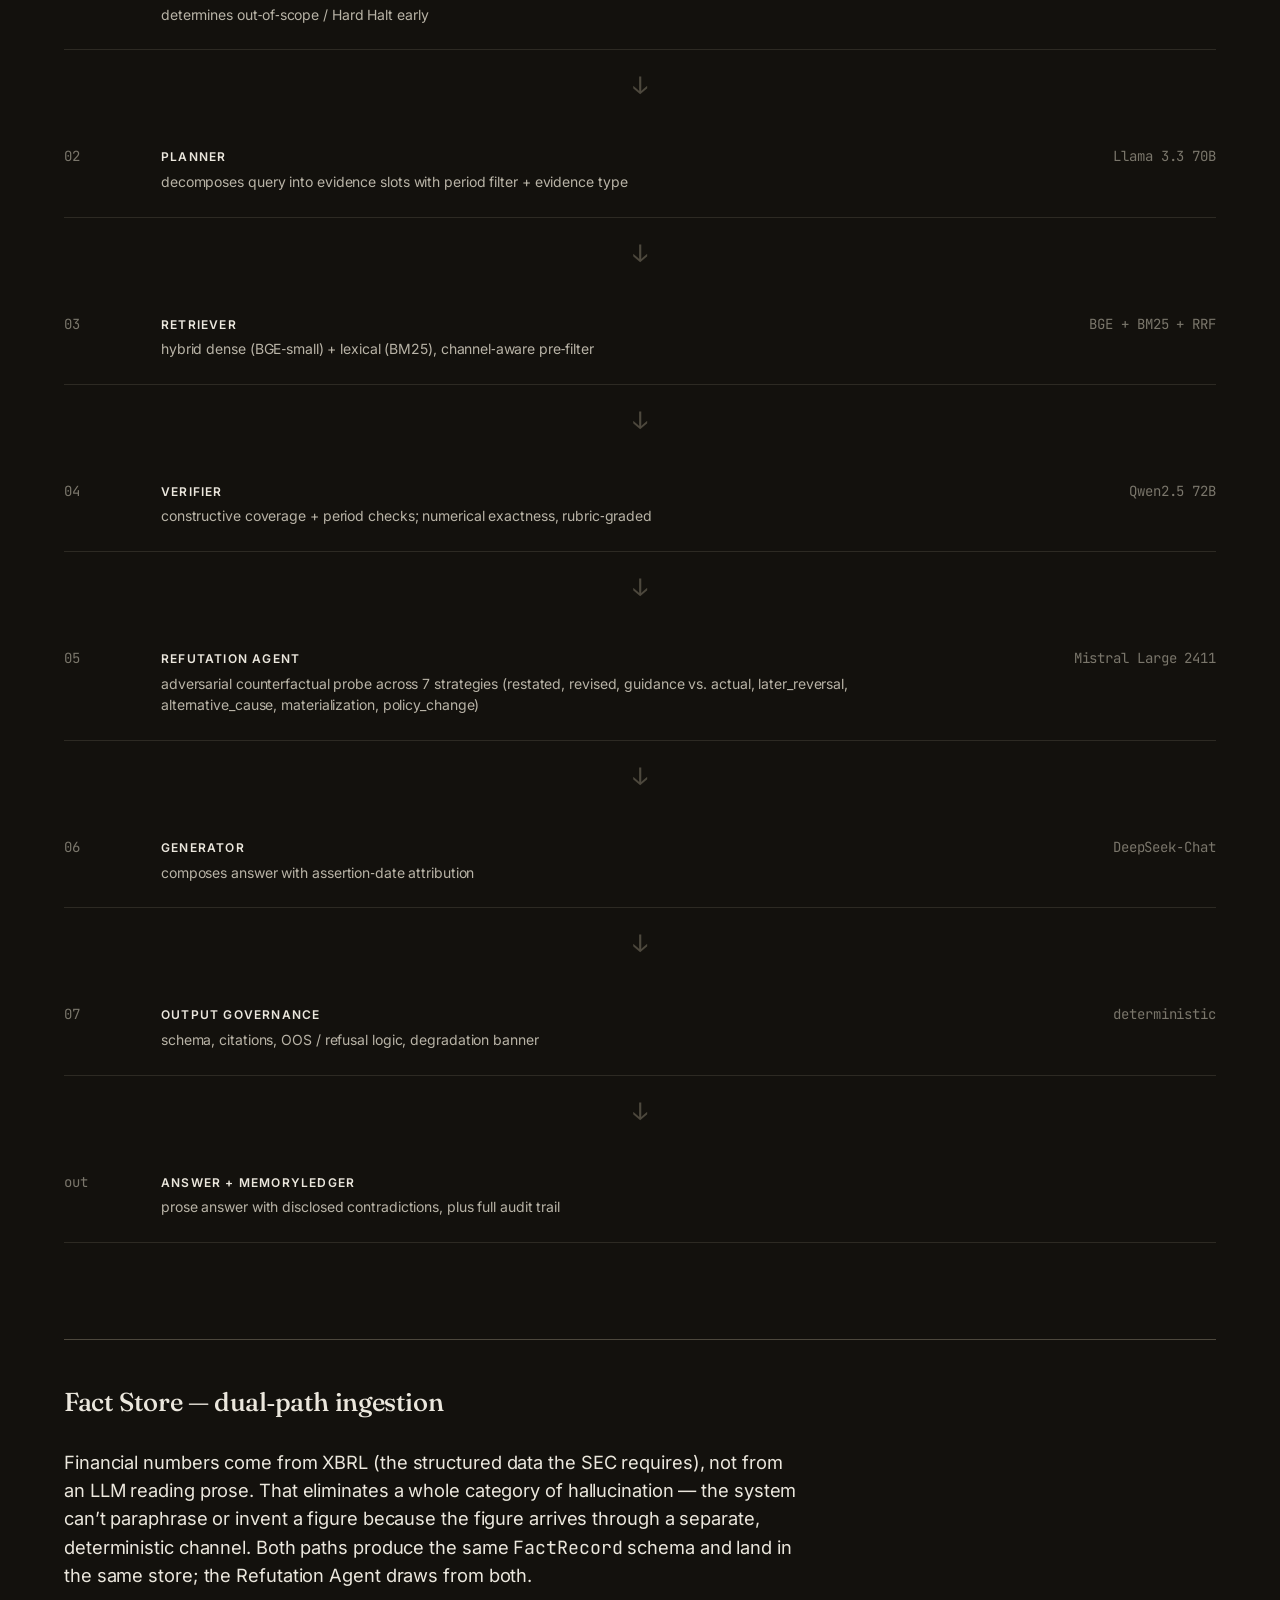
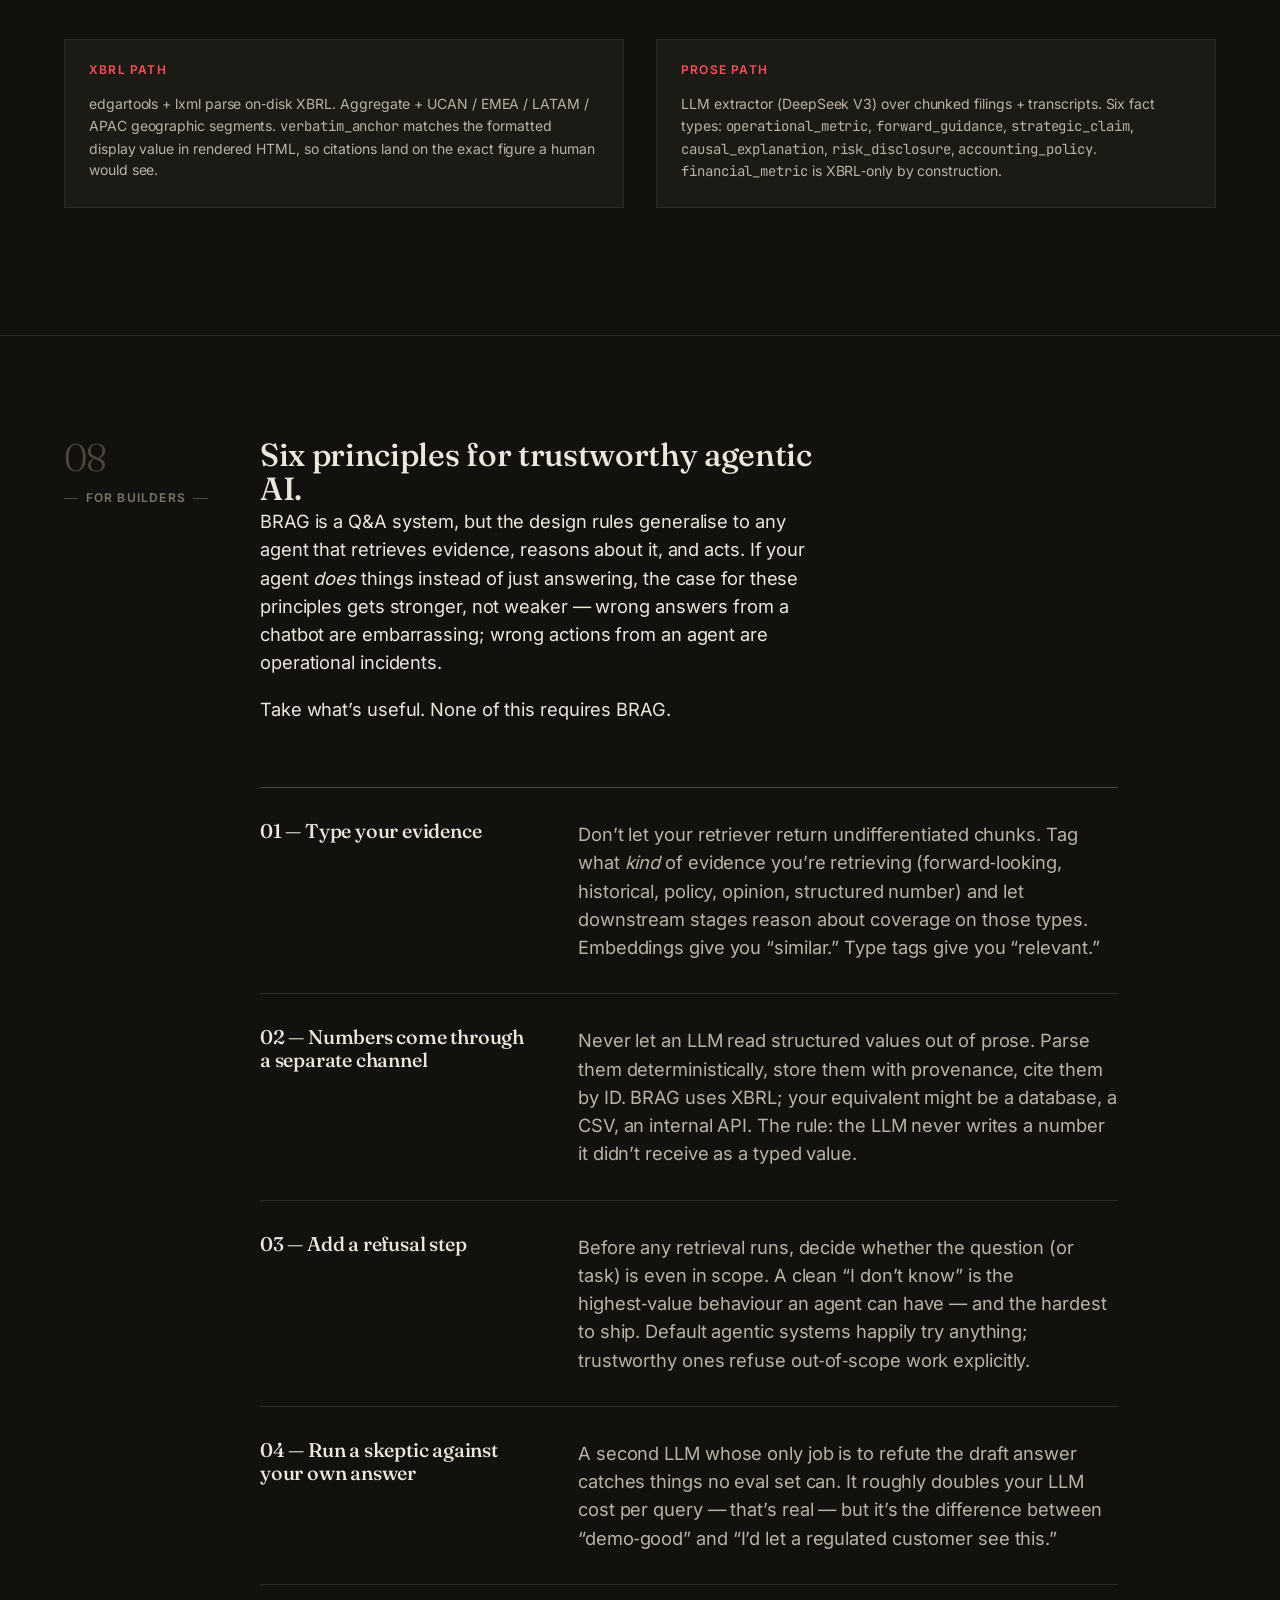
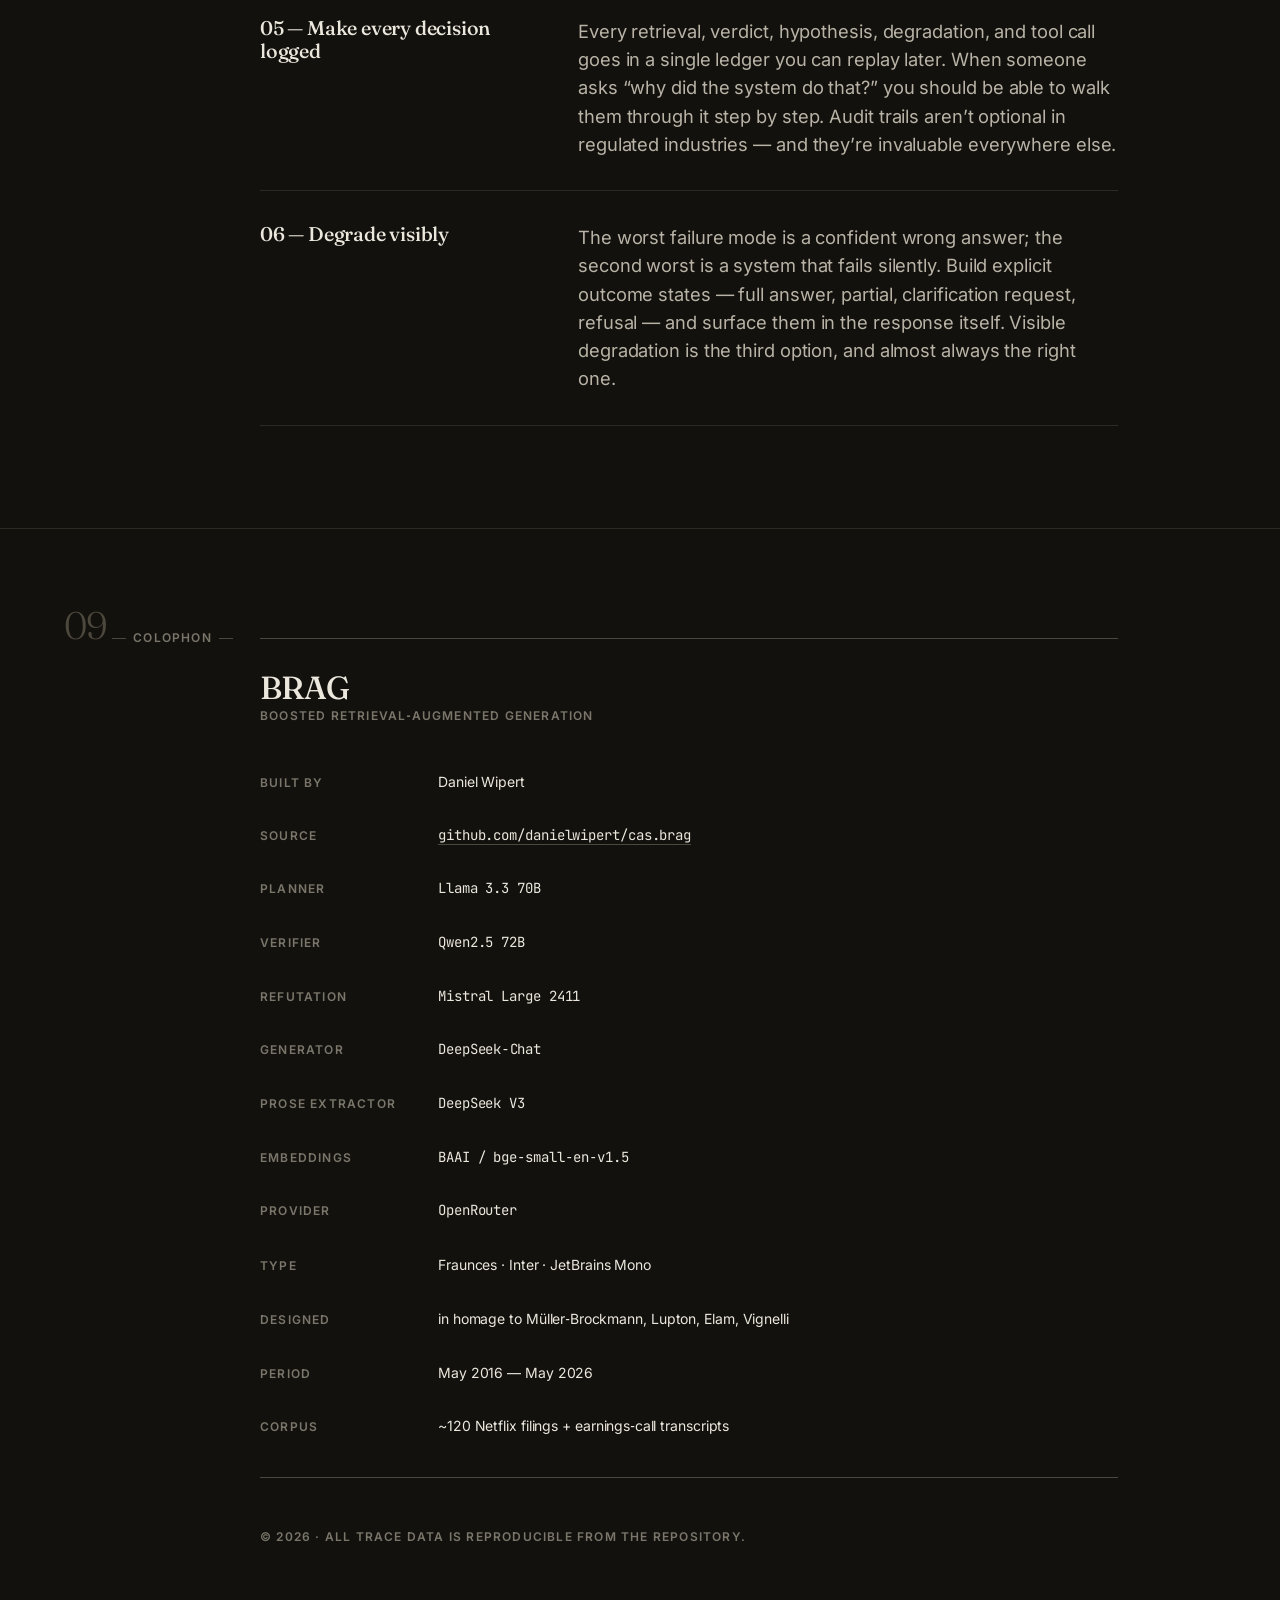
==== commit 850562cf: "Add "For builders" section — principles for agentic AI builders Reading the page as a PM starting on" ====
--- a/docs/index.html
+++ b/docs/index.html
@@ -31,6 +31,7 @@
       <a href="#proof">The proof</a>
       <a href="#gallery">Gallery</a>
       <a href="#architecture">Architecture</a>
+      <a href="#builders">For builders</a>
       <a href="#colophon">Colophon</a>
     </nav>
   </div>
@@ -717,11 +718,91 @@
 </section>
 
 <!-- ============================================================
-     08. COLOPHON
+     08. FOR BUILDERS &mdash; principles abstracted from BRAG
+     ============================================================ -->
+<section class="section" id="builders">
+  <div class="sidebar">
+    <span class="section-num">08</span>
+    <span class="eyebrow">For builders</span>
+  </div>
+  <div class="argument">
+    <h2 class="h3">Six principles for trustworthy agentic AI.</h2>
+    <p>
+      BRAG is a Q&amp;A system, but the design rules generalise to any agent that retrieves
+      evidence, reasons about it, and acts. If your agent <em>does</em> things instead of
+      just answering, the case for these principles gets stronger, not weaker &mdash; wrong
+      answers from a chatbot are embarrassing; wrong actions from an agent are operational
+      incidents.
+    </p>
+    <p>
+      Take what&rsquo;s useful. None of this requires BRAG.
+    </p>
+  </div>
+  <div class="display">
+    <div class="problem-stack">
+      <div class="problem-row">
+        <h4>01 &mdash; Type your evidence</h4>
+        <p>
+          Don&rsquo;t let your retriever return undifferentiated chunks. Tag what <em>kind</em> of
+          evidence you&rsquo;re retrieving (forward&#8209;looking, historical, policy, opinion,
+          structured number) and let downstream stages reason about coverage on those types.
+          Embeddings give you &ldquo;similar.&rdquo; Type tags give you &ldquo;relevant.&rdquo;
+        </p>
+      </div>
+      <div class="problem-row">
+        <h4>02 &mdash; Numbers come through a separate channel</h4>
+        <p>
+          Never let an LLM read structured values out of prose. Parse them deterministically,
+          store them with provenance, cite them by ID. BRAG uses XBRL; your equivalent might
+          be a database, a CSV, an internal API. The rule: the LLM never writes a number it
+          didn&rsquo;t receive as a typed value.
+        </p>
+      </div>
+      <div class="problem-row">
+        <h4>03 &mdash; Add a refusal step</h4>
+        <p>
+          Before any retrieval runs, decide whether the question (or task) is even in scope.
+          A clean &ldquo;I don&rsquo;t know&rdquo; is the highest&#8209;value behaviour an agent can have &mdash;
+          and the hardest to ship. Default agentic systems happily try anything; trustworthy
+          ones refuse out&#8209;of&#8209;scope work explicitly.
+        </p>
+      </div>
+      <div class="problem-row">
+        <h4>04 &mdash; Run a skeptic against your own answer</h4>
+        <p>
+          A second LLM whose only job is to refute the draft answer catches things no eval
+          set can. It roughly doubles your LLM cost per query &mdash; that&rsquo;s real &mdash; but it&rsquo;s
+          the difference between &ldquo;demo&#8209;good&rdquo; and &ldquo;I&rsquo;d let a regulated customer see this.&rdquo;
+        </p>
+      </div>
+      <div class="problem-row">
+        <h4>05 &mdash; Make every decision logged</h4>
+        <p>
+          Every retrieval, verdict, hypothesis, degradation, and tool call goes in a single
+          ledger you can replay later. When someone asks &ldquo;why did the system do that?&rdquo; you
+          should be able to walk them through it step by step. Audit trails aren&rsquo;t optional
+          in regulated industries &mdash; and they&rsquo;re invaluable everywhere else.
+        </p>
+      </div>
+      <div class="problem-row">
+        <h4>06 &mdash; Degrade visibly</h4>
+        <p>
+          The worst failure mode is a confident wrong answer; the second worst is a system
+          that fails silently. Build explicit outcome states &mdash; full answer, partial,
+          clarification request, refusal &mdash; and surface them in the response itself. Visible
+          degradation is the third option, and almost always the right one.
+        </p>
+      </div>
+    </div>
+  </div>
+</section>
+
+<!-- ============================================================
+     09. COLOPHON
      ============================================================ -->
 <section class="section section--tight" id="colophon">
   <div class="sidebar">
-    <span class="section-num">08</span>
+    <span class="section-num">09</span>
     <span class="eyebrow">Colophon</span>
   </div>
   <div class="display">
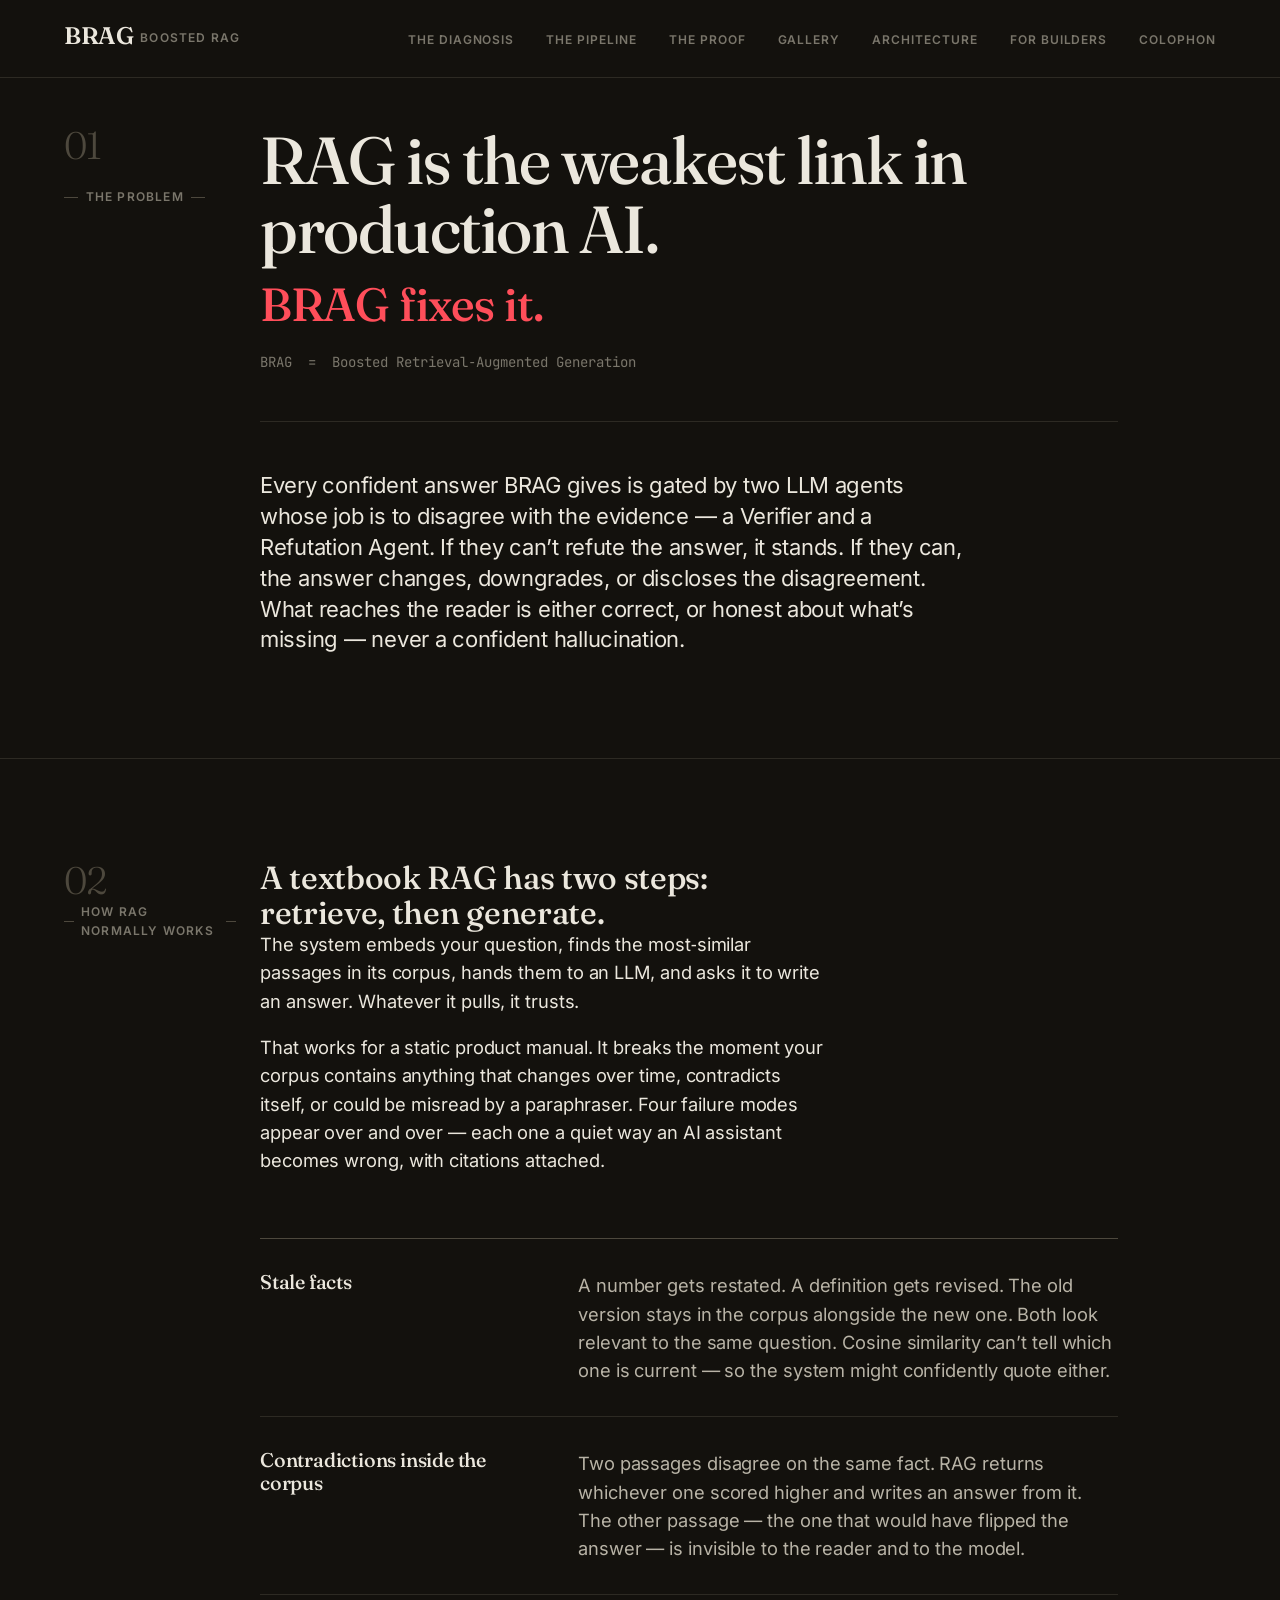
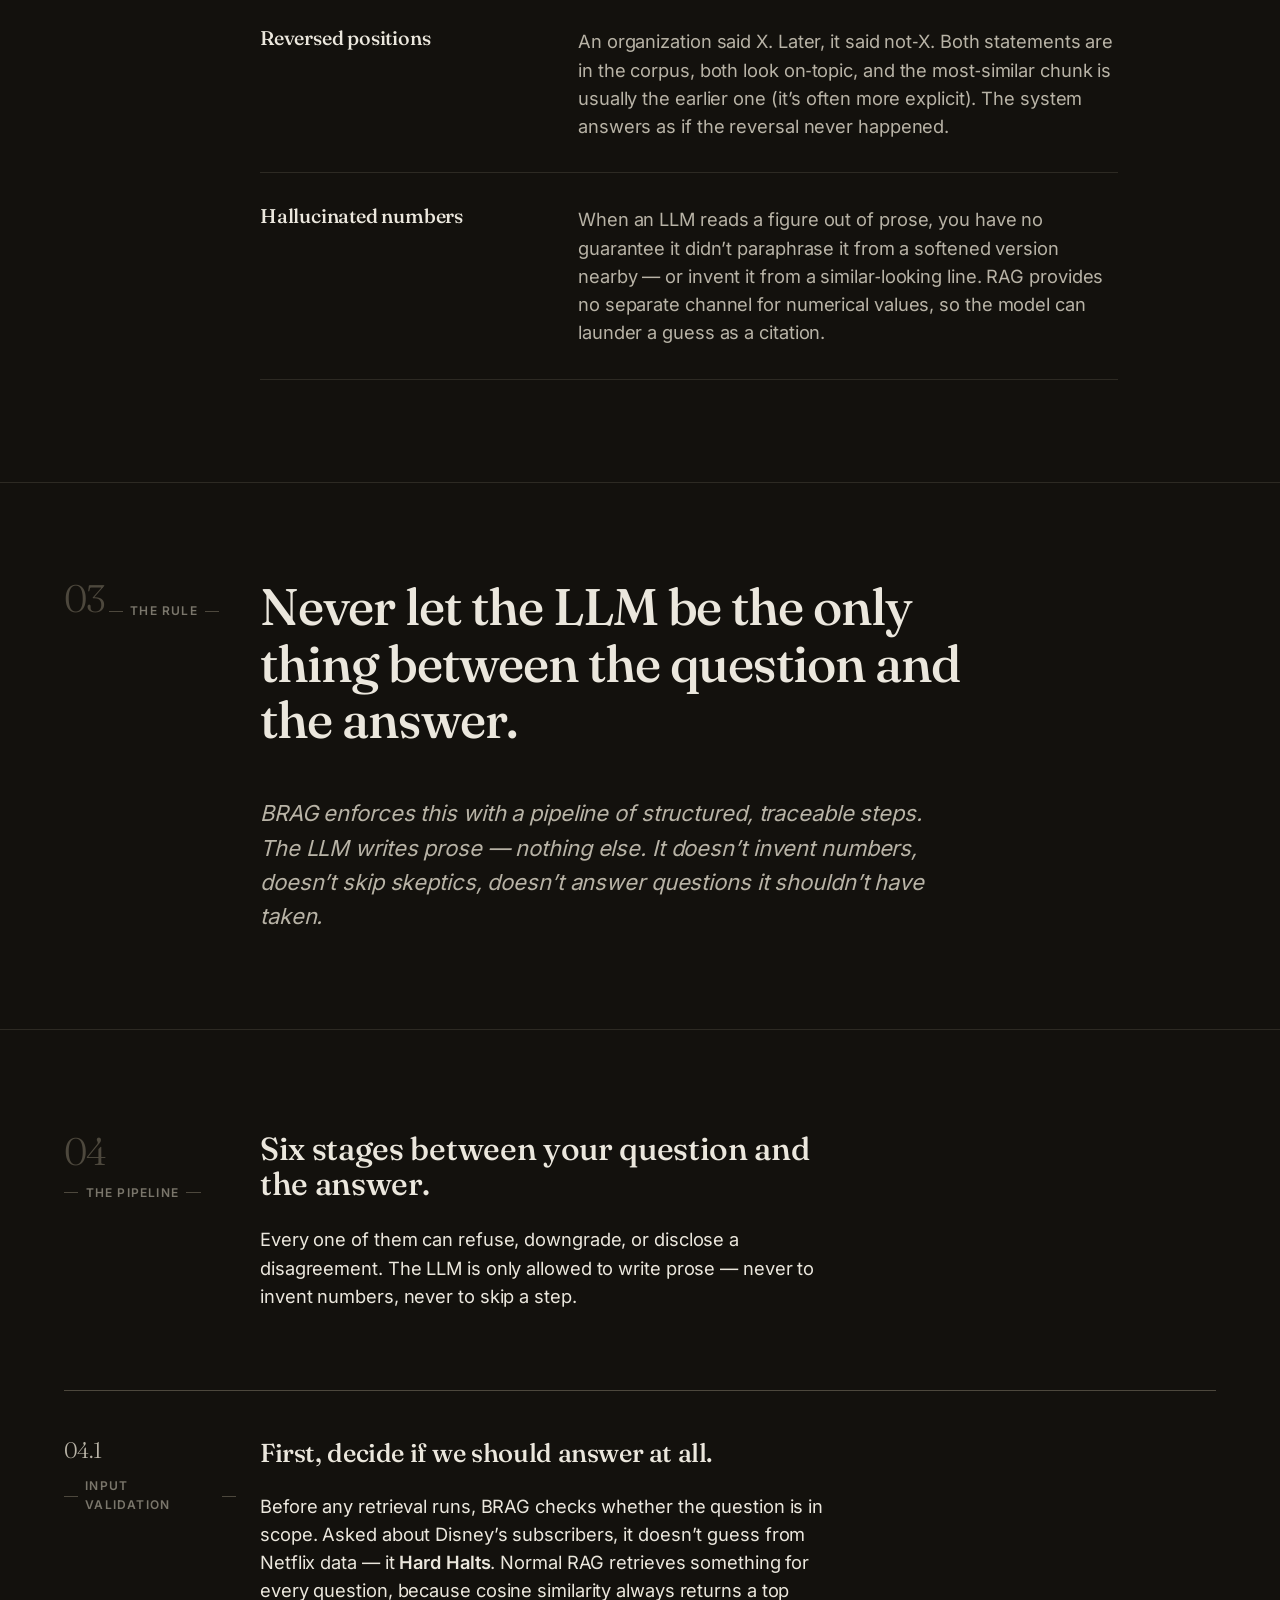
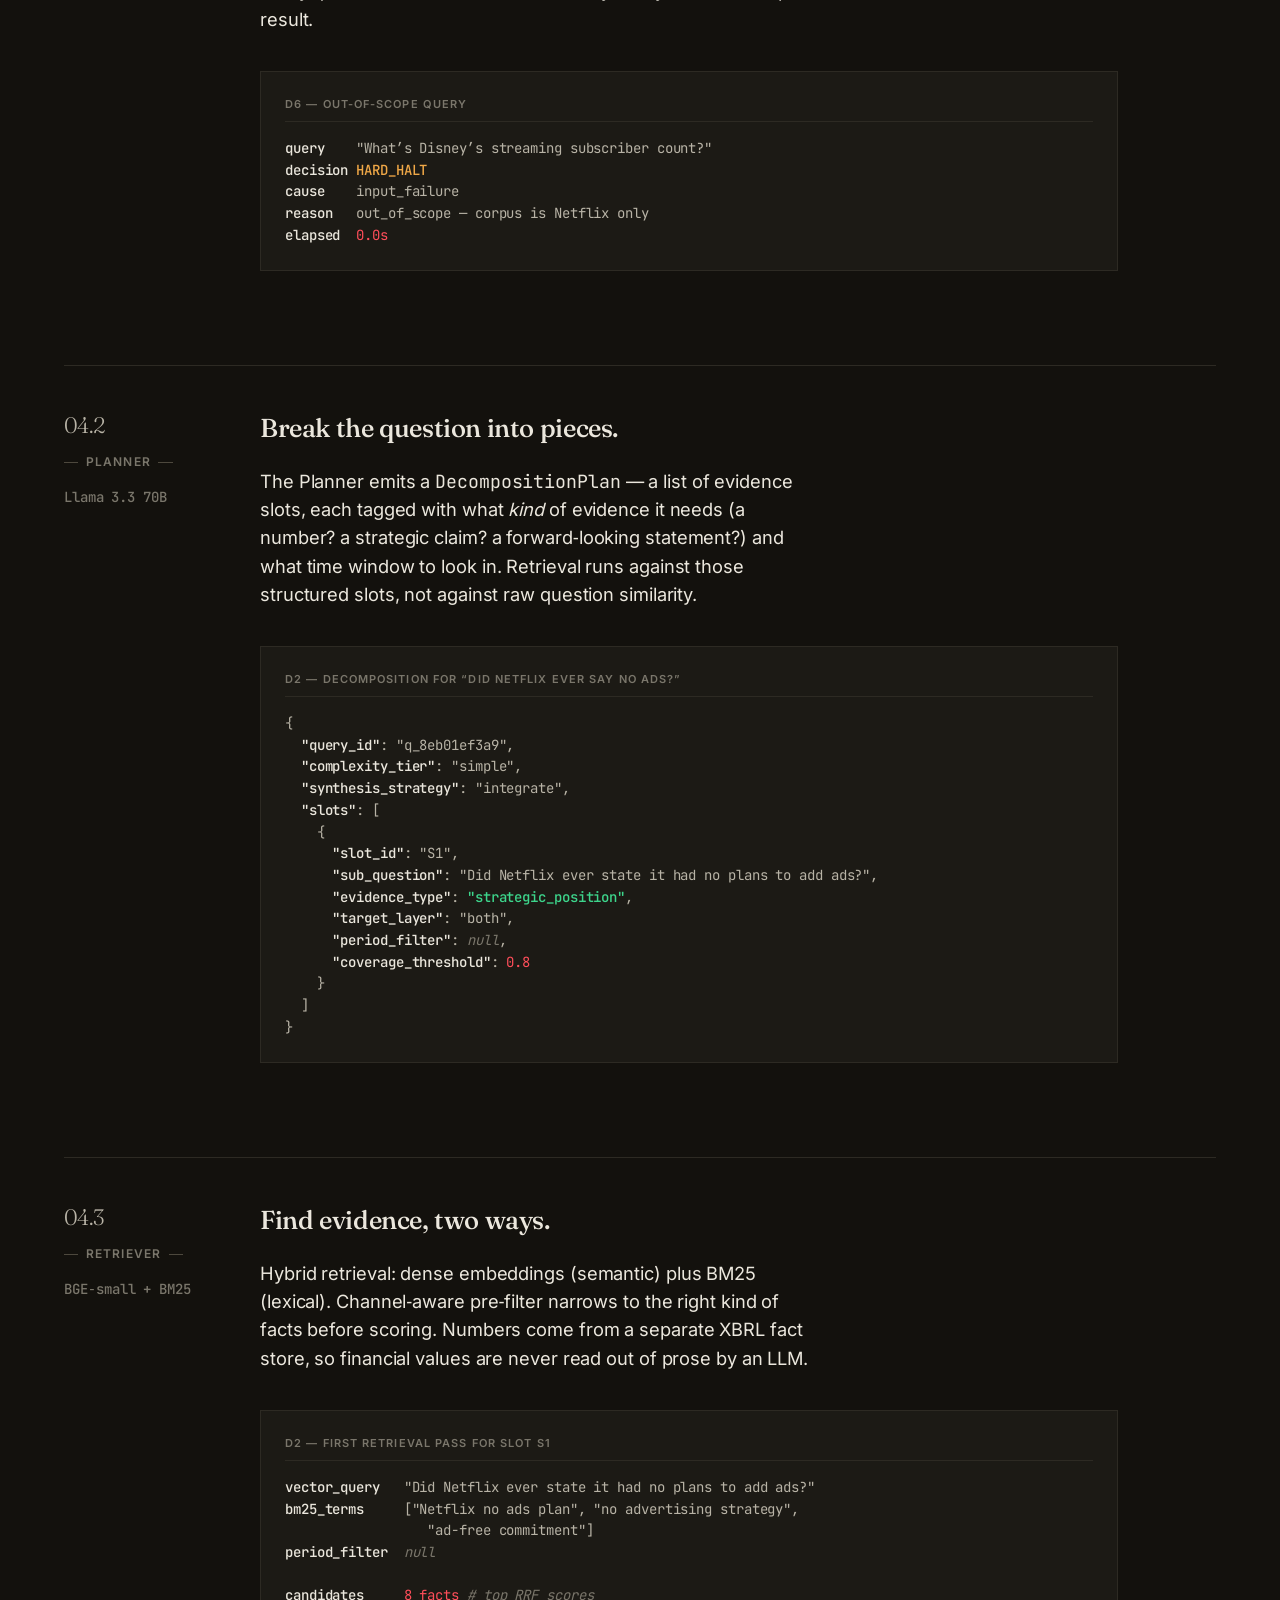
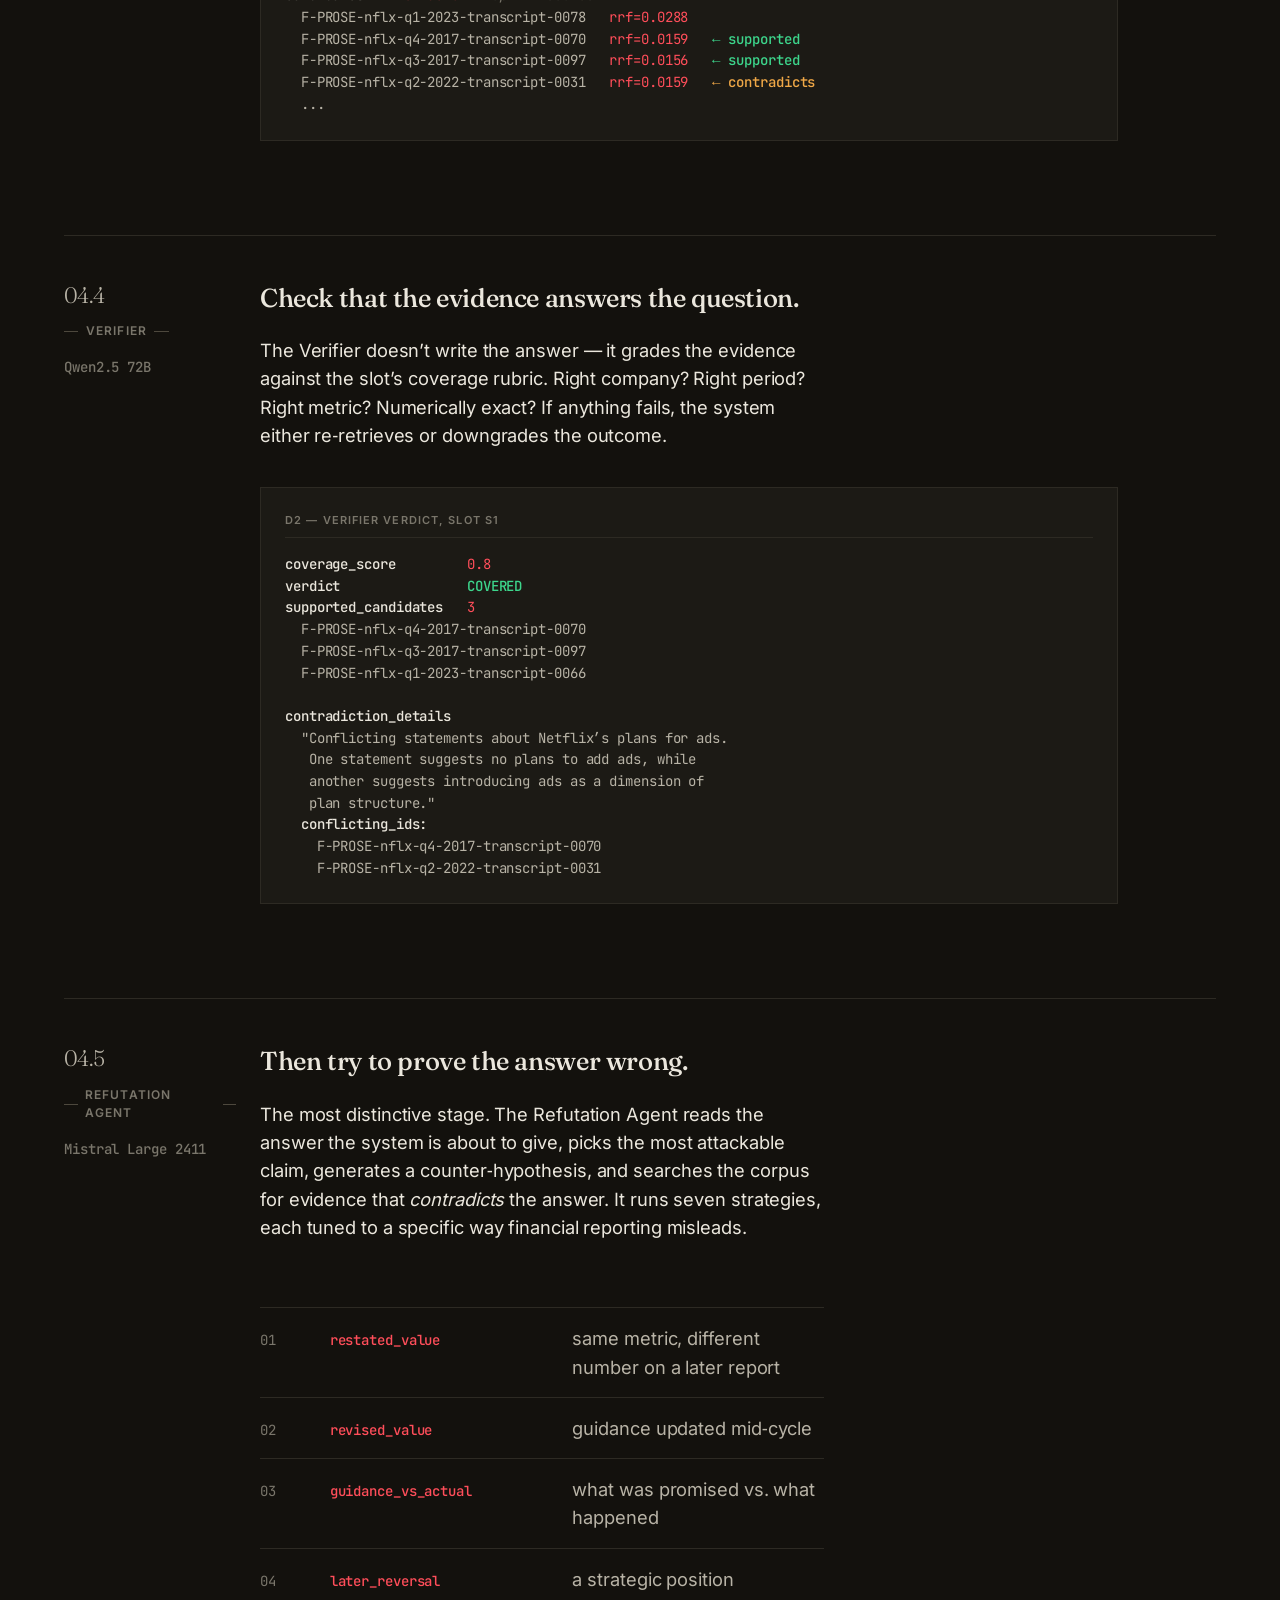
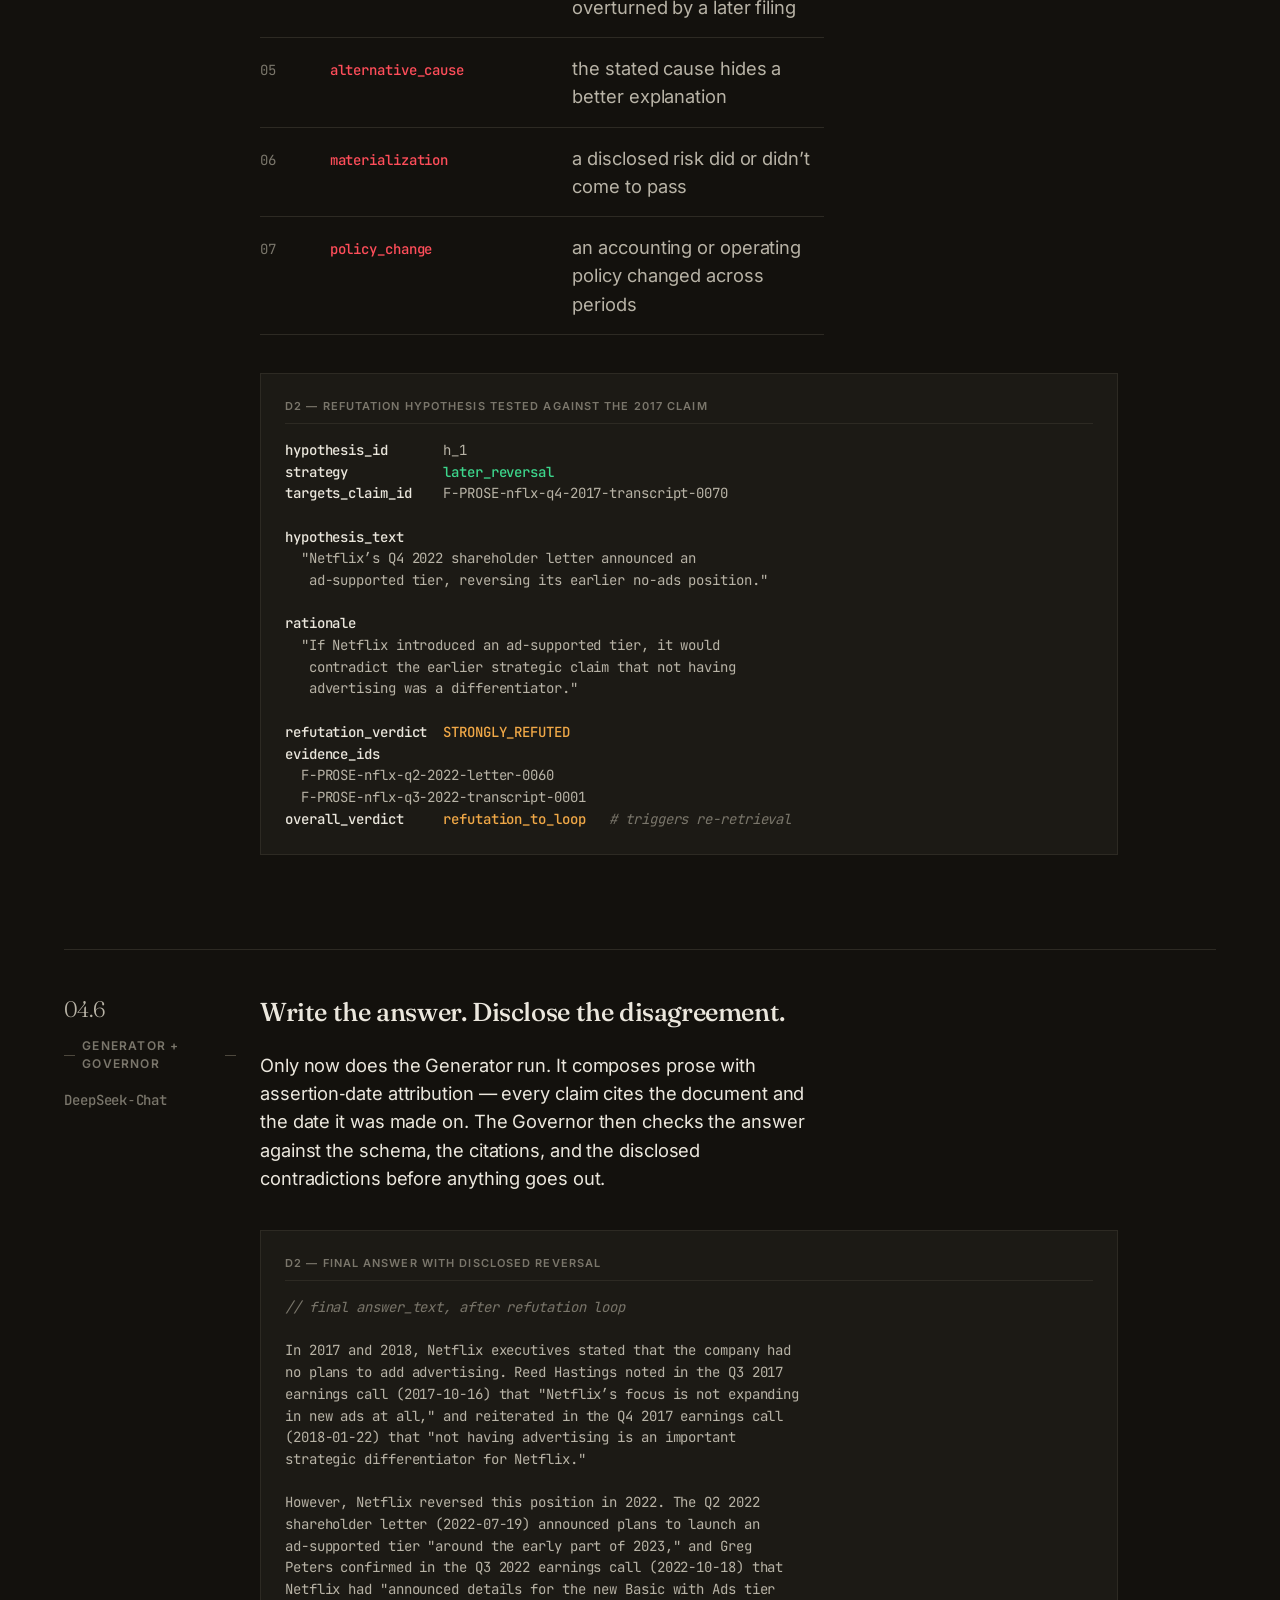
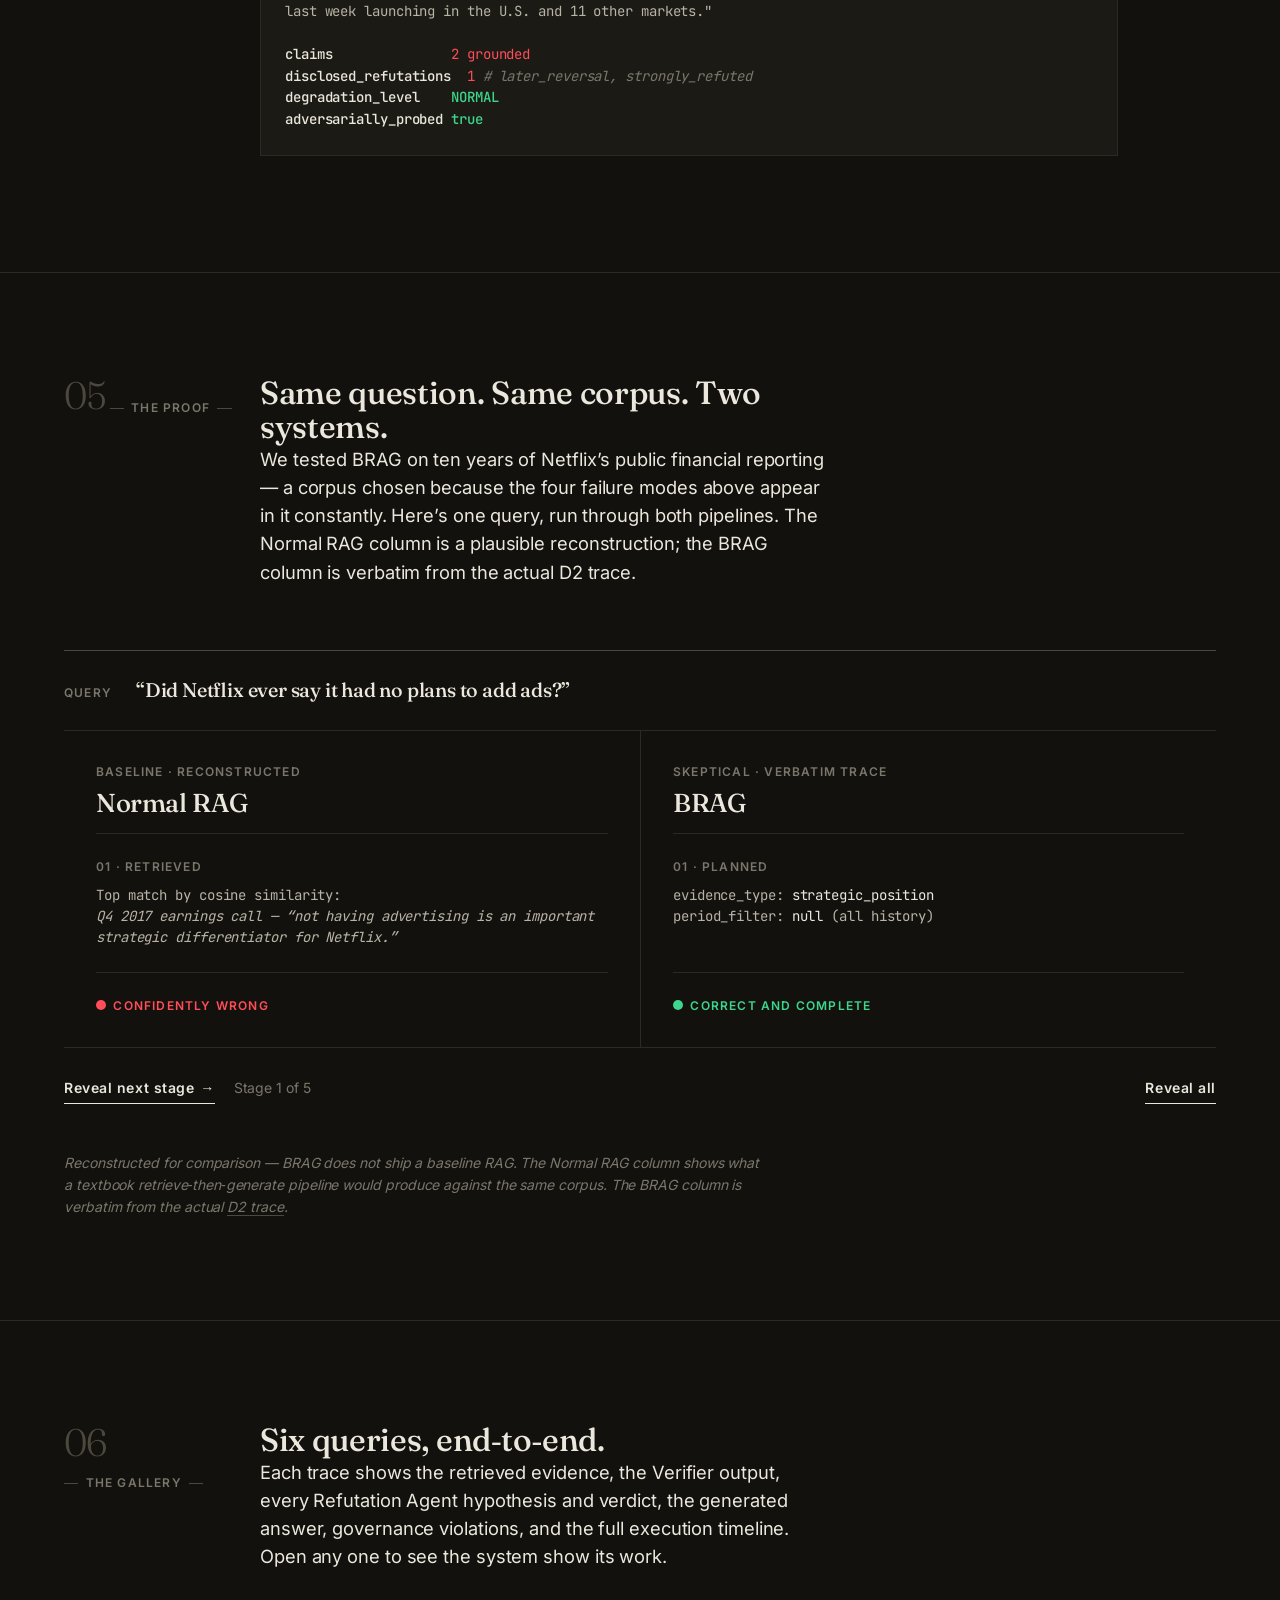
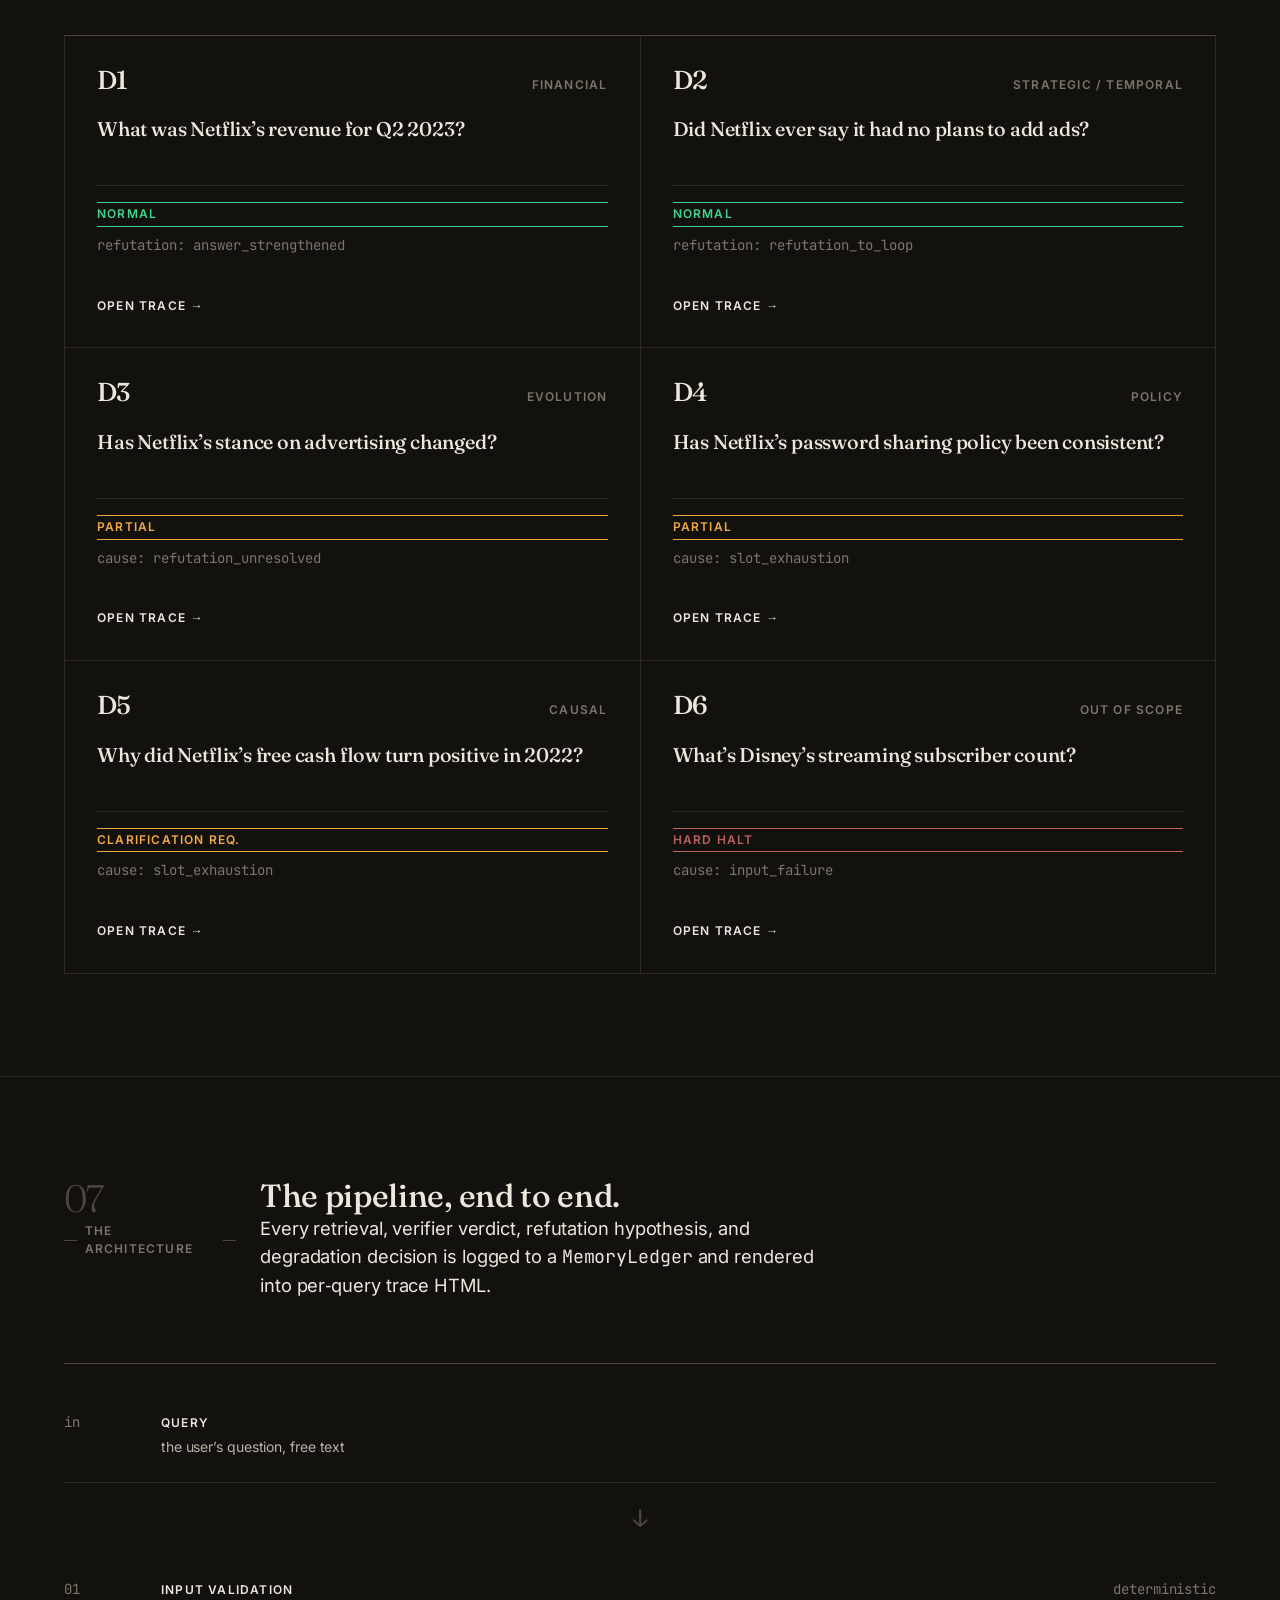
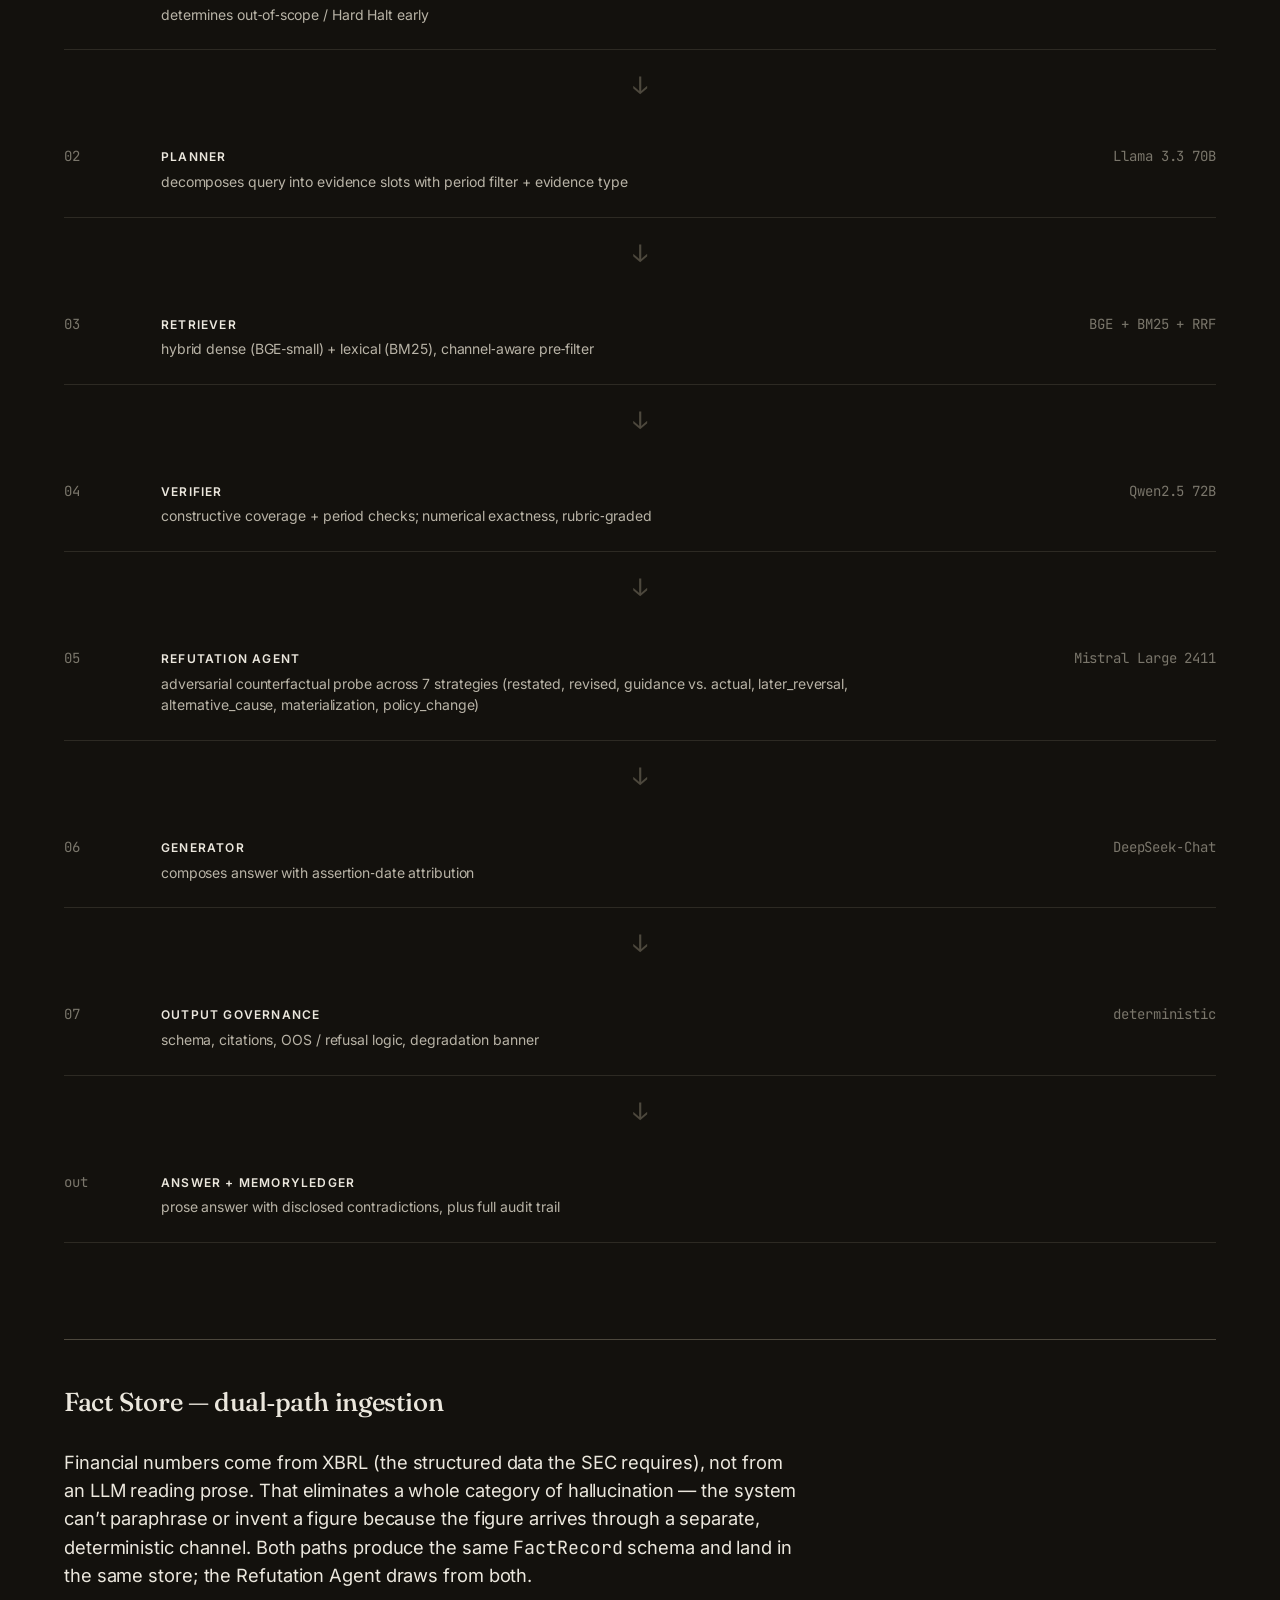
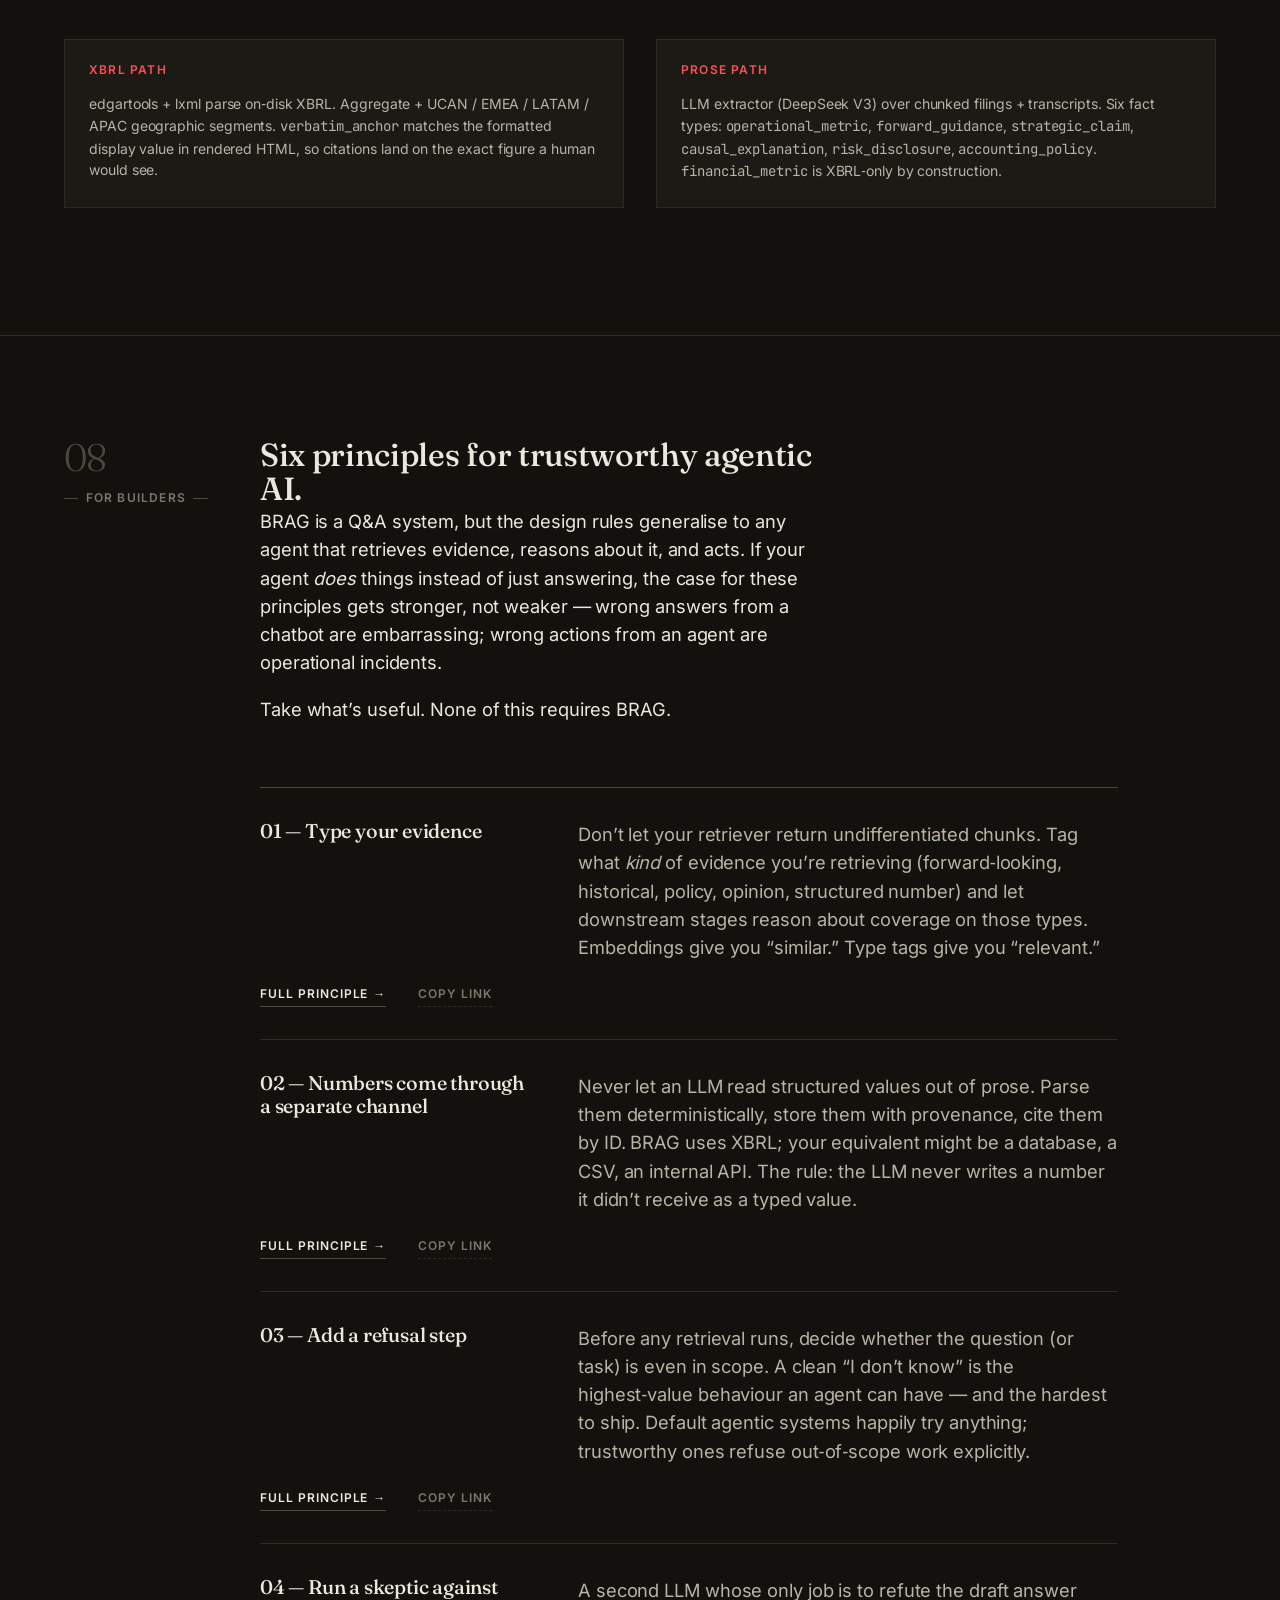
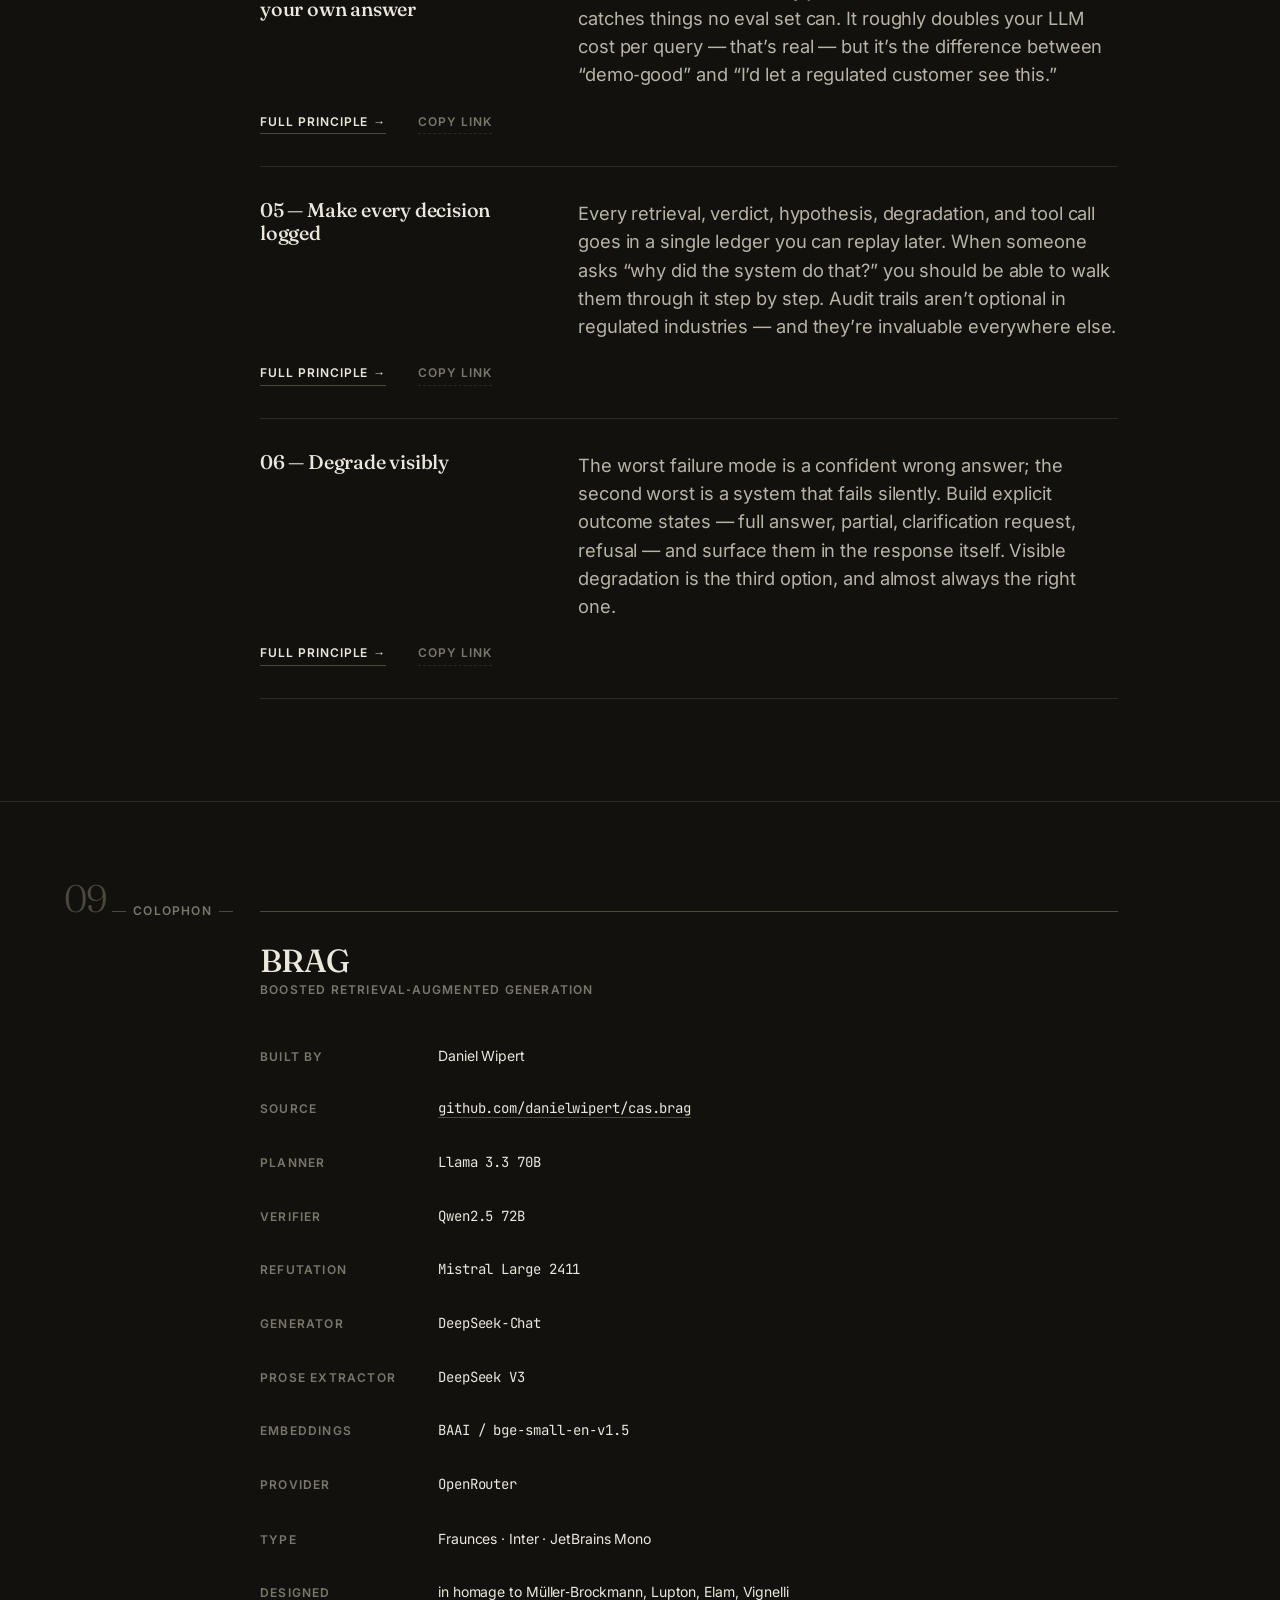
==== commit b56fd743: "Add per-principle mini-pages with deep-linkable share URLs Each of the six "For builders" principles" ====
--- a/docs/index.html
+++ b/docs/index.html
@@ -740,7 +740,7 @@
   </div>
   <div class="display">
     <div class="problem-stack">
-      <div class="problem-row">
+      <div class="problem-row" id="principle-typed-evidence">
         <h4>01 &mdash; Type your evidence</h4>
         <p>
           Don&rsquo;t let your retriever return undifferentiated chunks. Tag what <em>kind</em> of
@@ -748,8 +748,12 @@
           structured number) and let downstream stages reason about coverage on those types.
           Embeddings give you &ldquo;similar.&rdquo; Type tags give you &ldquo;relevant.&rdquo;
         </p>
-      </div>
-      <div class="problem-row">
+        <div class="principle-actions">
+          <a class="principle-link" href="p/typed-evidence.html">Full principle <span class="arrow">&rarr;</span></a>
+          <button type="button" class="principle-share" data-url="p/typed-evidence.html">Copy link</button>
+        </div>
+      </div>
+      <div class="problem-row" id="principle-separate-channel">
         <h4>02 &mdash; Numbers come through a separate channel</h4>
         <p>
           Never let an LLM read structured values out of prose. Parse them deterministically,
@@ -757,8 +761,12 @@
           be a database, a CSV, an internal API. The rule: the LLM never writes a number it
           didn&rsquo;t receive as a typed value.
         </p>
-      </div>
-      <div class="problem-row">
+        <div class="principle-actions">
+          <a class="principle-link" href="p/separate-channel.html">Full principle <span class="arrow">&rarr;</span></a>
+          <button type="button" class="principle-share" data-url="p/separate-channel.html">Copy link</button>
+        </div>
+      </div>
+      <div class="problem-row" id="principle-refusal-step">
         <h4>03 &mdash; Add a refusal step</h4>
         <p>
           Before any retrieval runs, decide whether the question (or task) is even in scope.
@@ -766,16 +774,24 @@
           and the hardest to ship. Default agentic systems happily try anything; trustworthy
           ones refuse out&#8209;of&#8209;scope work explicitly.
         </p>
-      </div>
-      <div class="problem-row">
+        <div class="principle-actions">
+          <a class="principle-link" href="p/refusal-step.html">Full principle <span class="arrow">&rarr;</span></a>
+          <button type="button" class="principle-share" data-url="p/refusal-step.html">Copy link</button>
+        </div>
+      </div>
+      <div class="problem-row" id="principle-run-a-skeptic">
         <h4>04 &mdash; Run a skeptic against your own answer</h4>
         <p>
           A second LLM whose only job is to refute the draft answer catches things no eval
           set can. It roughly doubles your LLM cost per query &mdash; that&rsquo;s real &mdash; but it&rsquo;s
           the difference between &ldquo;demo&#8209;good&rdquo; and &ldquo;I&rsquo;d let a regulated customer see this.&rdquo;
         </p>
-      </div>
-      <div class="problem-row">
+        <div class="principle-actions">
+          <a class="principle-link" href="p/run-a-skeptic.html">Full principle <span class="arrow">&rarr;</span></a>
+          <button type="button" class="principle-share" data-url="p/run-a-skeptic.html">Copy link</button>
+        </div>
+      </div>
+      <div class="problem-row" id="principle-logged-decisions">
         <h4>05 &mdash; Make every decision logged</h4>
         <p>
           Every retrieval, verdict, hypothesis, degradation, and tool call goes in a single
@@ -783,8 +799,12 @@
           should be able to walk them through it step by step. Audit trails aren&rsquo;t optional
           in regulated industries &mdash; and they&rsquo;re invaluable everywhere else.
         </p>
-      </div>
-      <div class="problem-row">
+        <div class="principle-actions">
+          <a class="principle-link" href="p/logged-decisions.html">Full principle <span class="arrow">&rarr;</span></a>
+          <button type="button" class="principle-share" data-url="p/logged-decisions.html">Copy link</button>
+        </div>
+      </div>
+      <div class="problem-row" id="principle-degrade-visibly">
         <h4>06 &mdash; Degrade visibly</h4>
         <p>
           The worst failure mode is a confident wrong answer; the second worst is a system
@@ -792,6 +812,10 @@
           clarification request, refusal &mdash; and surface them in the response itself. Visible
           degradation is the third option, and almost always the right one.
         </p>
+        <div class="principle-actions">
+          <a class="principle-link" href="p/degrade-visibly.html">Full principle <span class="arrow">&rarr;</span></a>
+          <button type="button" class="principle-share" data-url="p/degrade-visibly.html">Copy link</button>
+        </div>
       </div>
     </div>
   </div>
@@ -834,5 +858,6 @@
 </main>
 
 <script src="assets/js/comparison.js" defer></script>
+<script src="assets/js/share.js" defer></script>
 </body>
 </html>
--- a/docs/assets/css/main.css
+++ b/docs/assets/css/main.css
@@ -820,6 +820,73 @@
   .factstore { grid-template-columns: 1fr; }
 }
 
+/* --- principle row actions (section 08) ---------------------- */
+#builders .problem-row {
+  scroll-margin-top: var(--space-5);
+  transition: background var(--dur) var(--ease-out), border-color var(--dur) var(--ease-out);
+}
+#builders .problem-row:target {
+  background: var(--paper-raised);
+  border-left: 2px solid var(--signal);
+  padding-left: var(--space-3);
+  margin-left: calc(-1 * var(--space-3) - 2px);
+}
+.principle-actions {
+  grid-column: 1 / -1;
+  display: flex;
+  gap: var(--space-4);
+  align-items: baseline;
+  margin-top: var(--space-2);
+  padding-top: var(--space-1);
+}
+.principle-link {
+  font-family: var(--font-ui);
+  font-size: var(--fs-eyebrow);
+  font-weight: 600;
+  letter-spacing: 0.08em;
+  text-transform: uppercase;
+  color: var(--ink);
+  border-bottom: 1px solid var(--rule-strong);
+  padding-bottom: 2px;
+  display: inline-flex;
+  align-items: baseline;
+  gap: 0.4em;
+  transition: color var(--dur) var(--ease-out), border-color var(--dur) var(--ease-out);
+}
+.principle-link:hover, .principle-link:focus-visible {
+  color: var(--signal);
+  border-bottom-color: var(--signal);
+}
+.principle-link:focus-visible { outline: 2px solid var(--signal); outline-offset: 4px; }
+.principle-link .arrow { transition: transform var(--dur) var(--ease-out); }
+.principle-link:hover .arrow { transform: translateX(2px); }
+
+.principle-share {
+  font-family: var(--font-ui);
+  font-size: var(--fs-eyebrow);
+  font-weight: 600;
+  letter-spacing: 0.08em;
+  text-transform: uppercase;
+  color: var(--ink-mute);
+  background: none;
+  border: 0;
+  border-bottom: 1px dashed var(--rule);
+  padding: 0 0 2px;
+  cursor: pointer;
+  transition: color var(--dur) var(--ease-out), border-color var(--dur) var(--ease-out);
+}
+.principle-share:hover { color: var(--ink); border-bottom-color: var(--ink); }
+.principle-share:focus-visible { outline: 2px solid var(--signal); outline-offset: 4px; }
+.principle-share.copied {
+  color: var(--verify);
+  border-bottom-color: var(--verify);
+  border-bottom-style: solid;
+}
+
+@media (max-width: 768px) {
+  .principle-actions { flex-wrap: wrap; gap: var(--space-2) var(--space-4); }
+}
+
 /* --- colophon (section 10) ----------------------------------- */
 .colophon {
   display: grid;
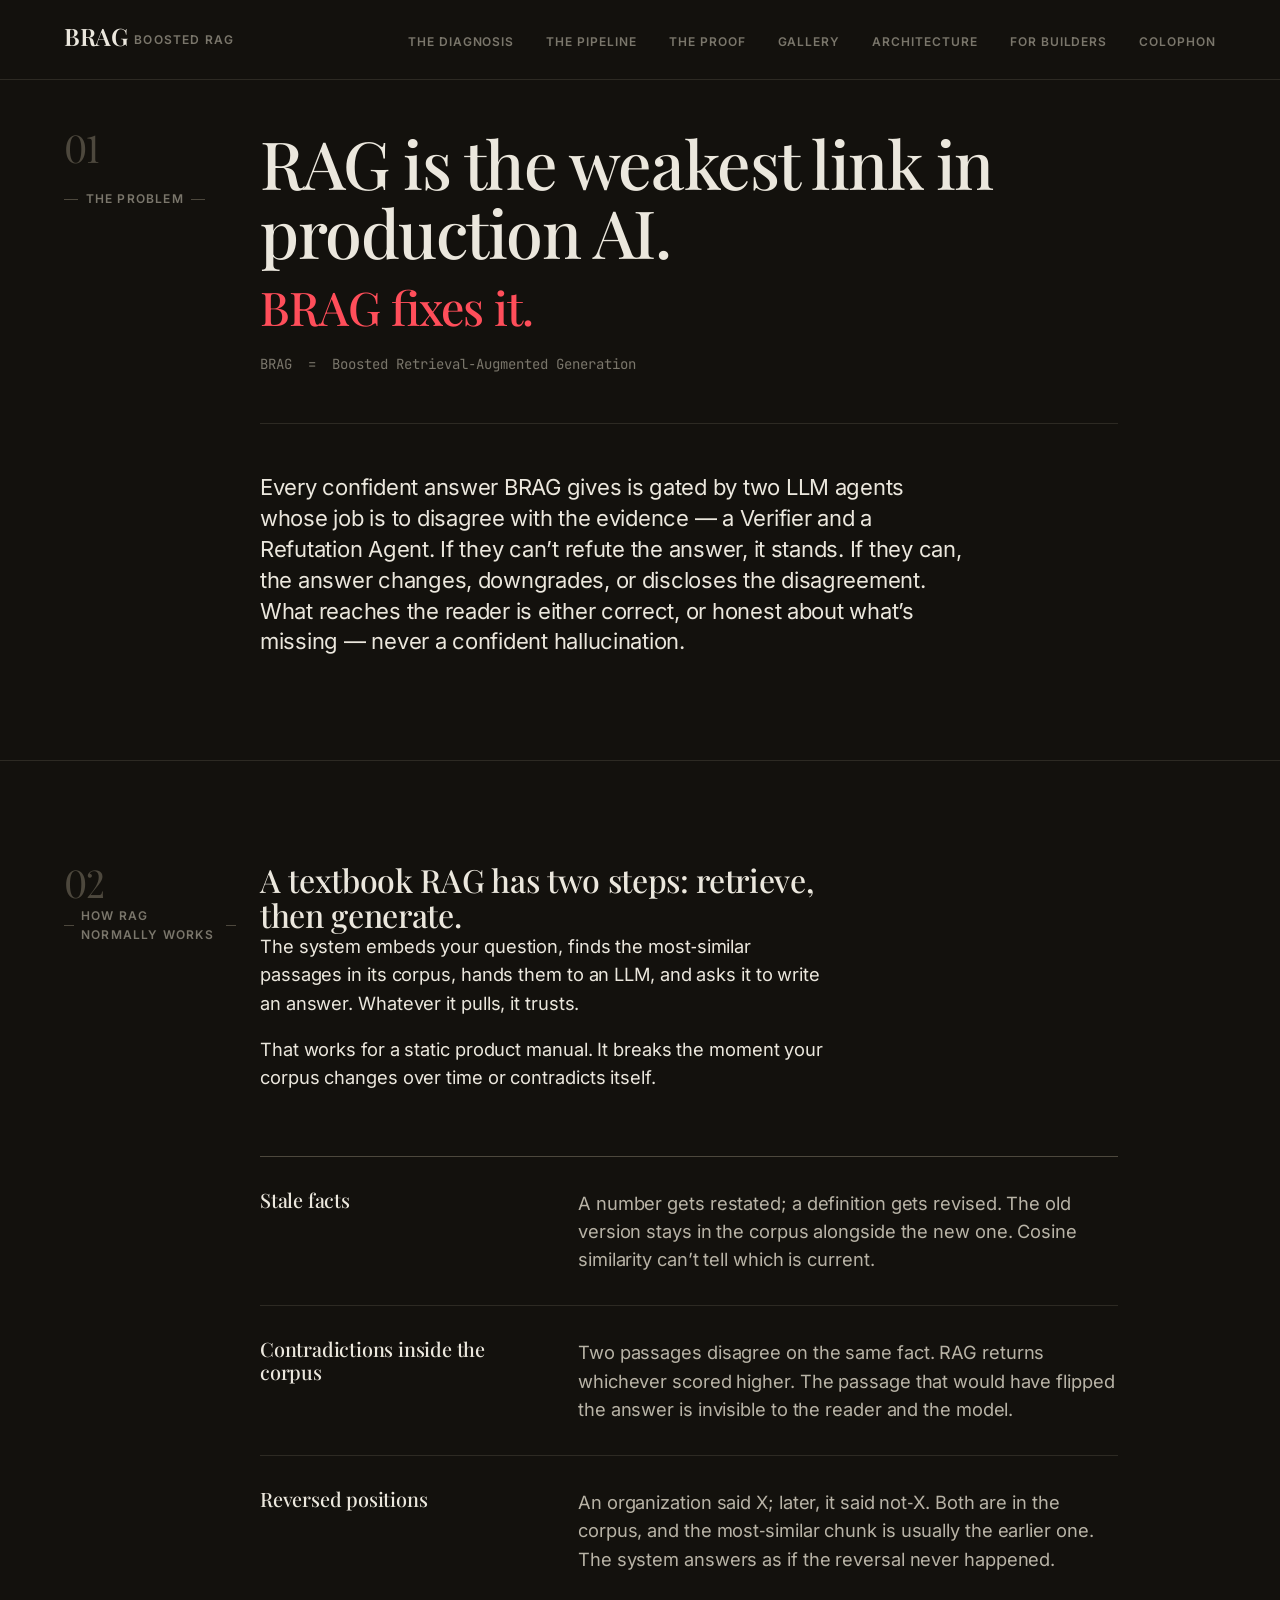
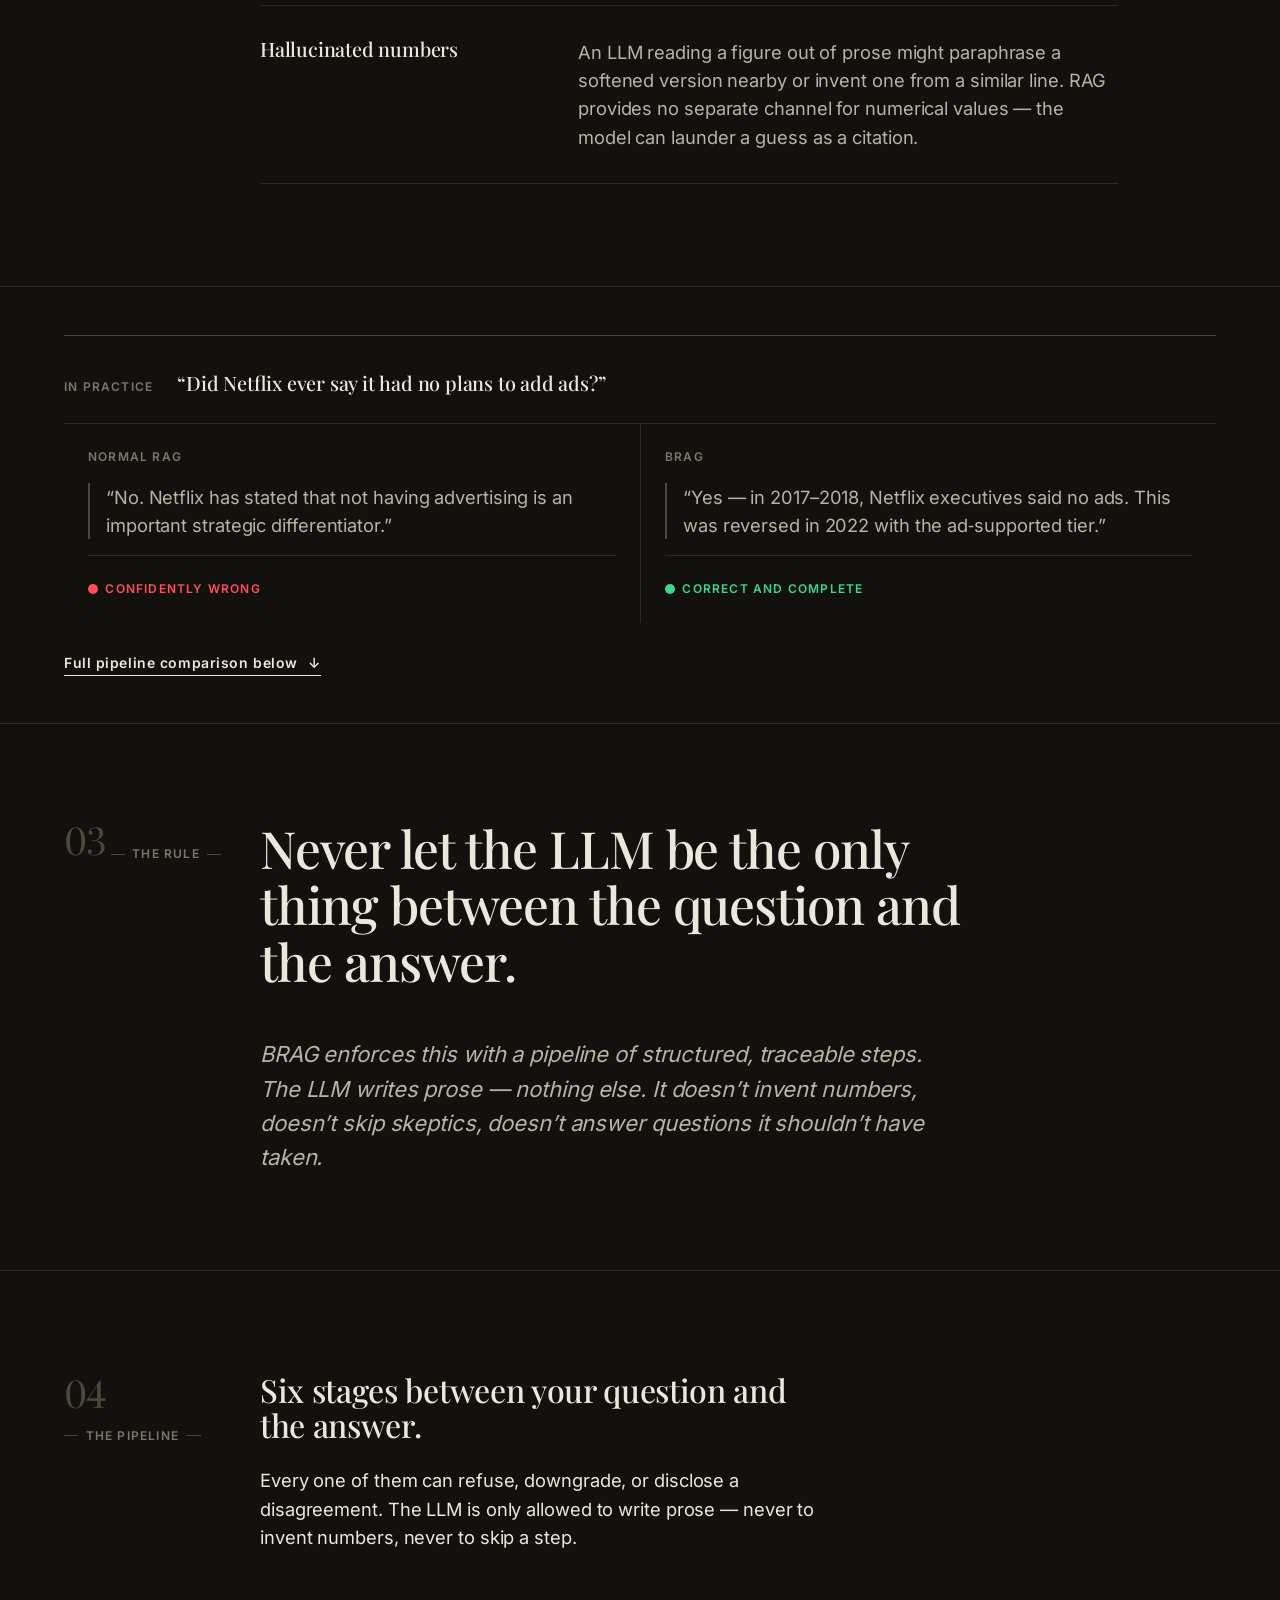
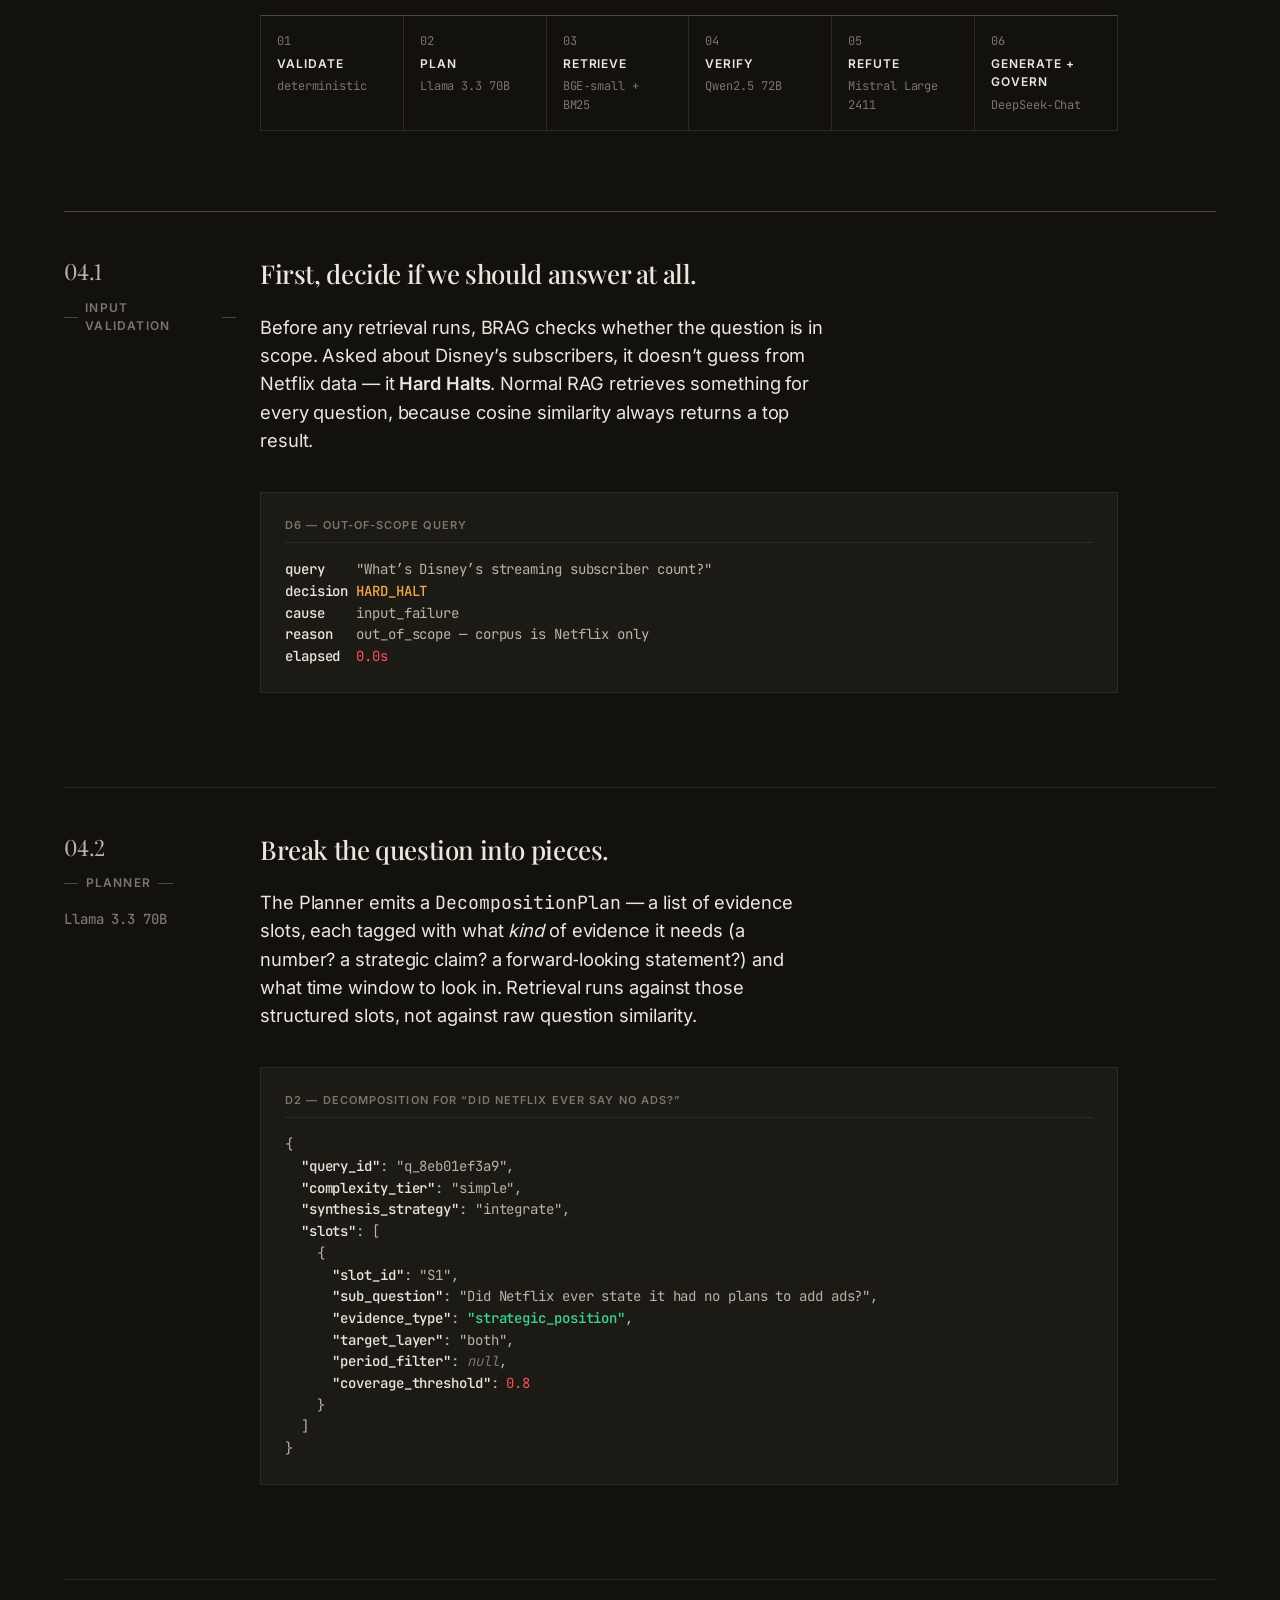
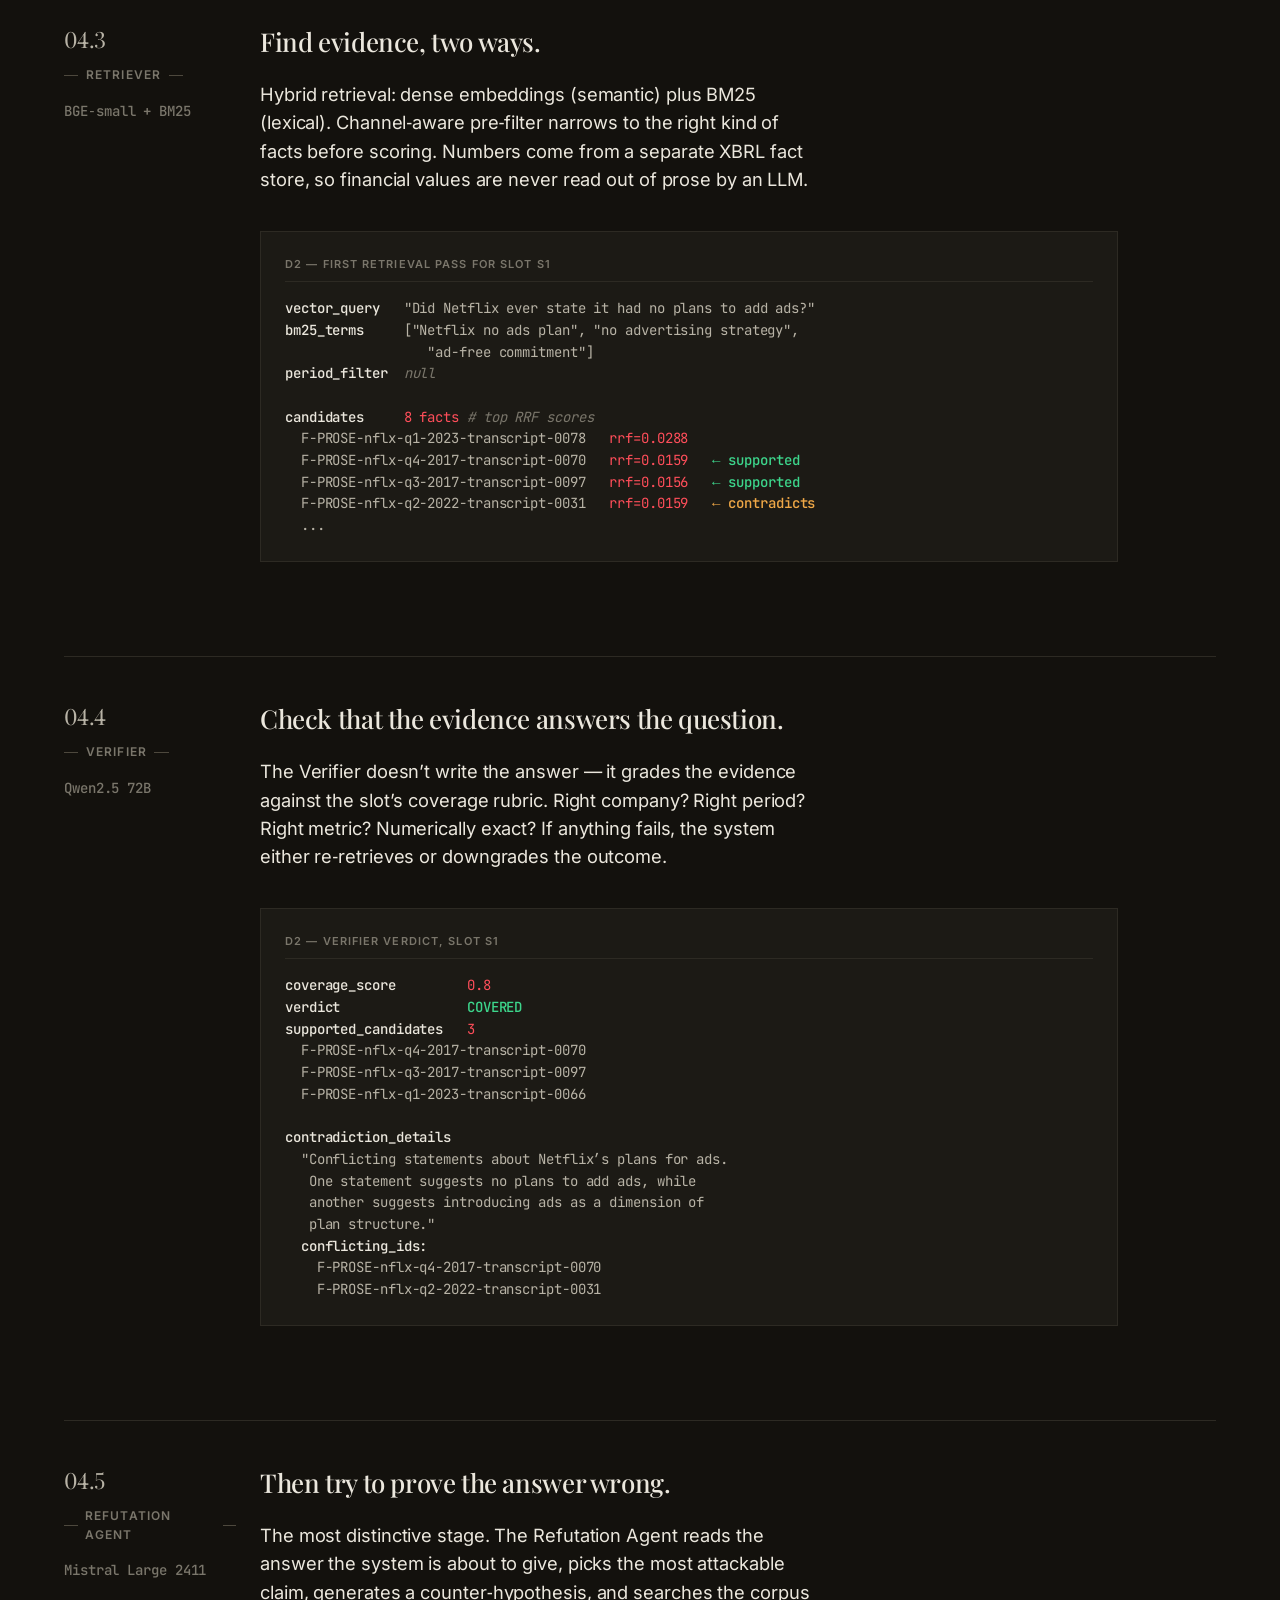
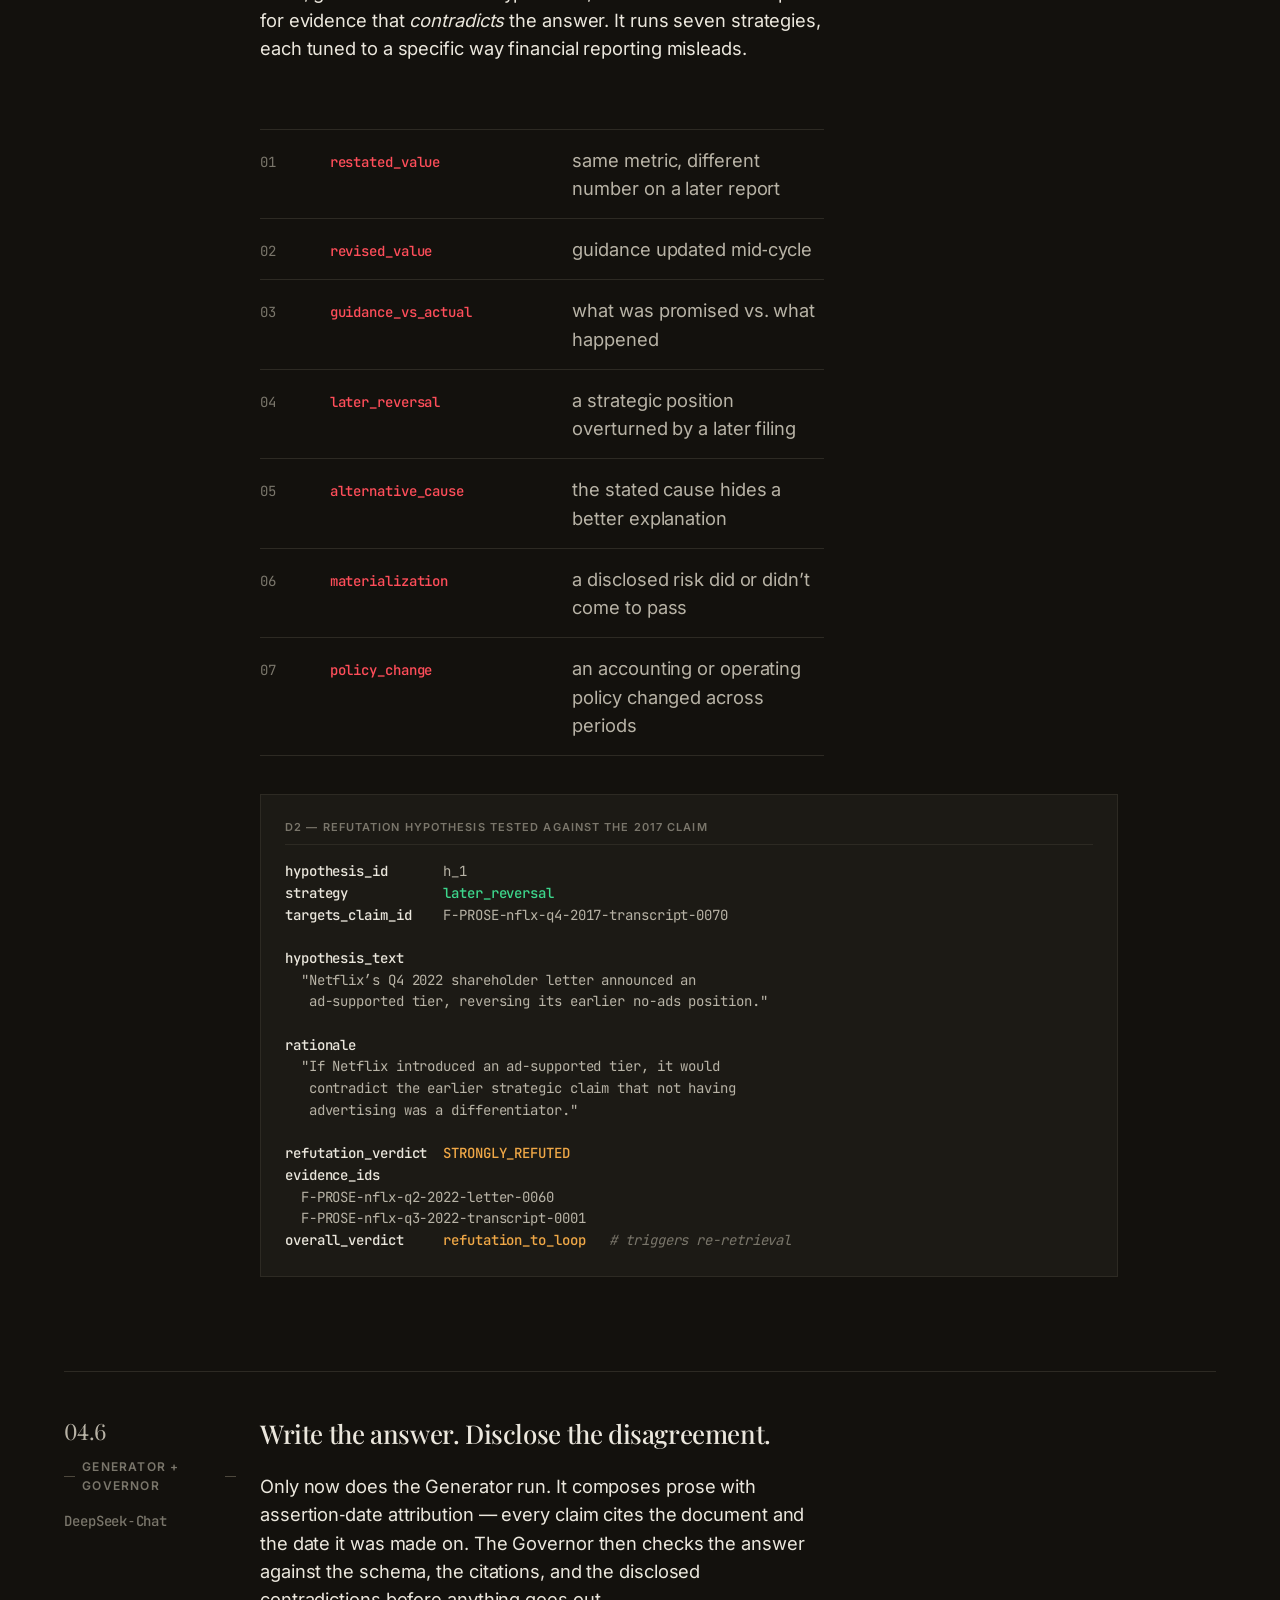
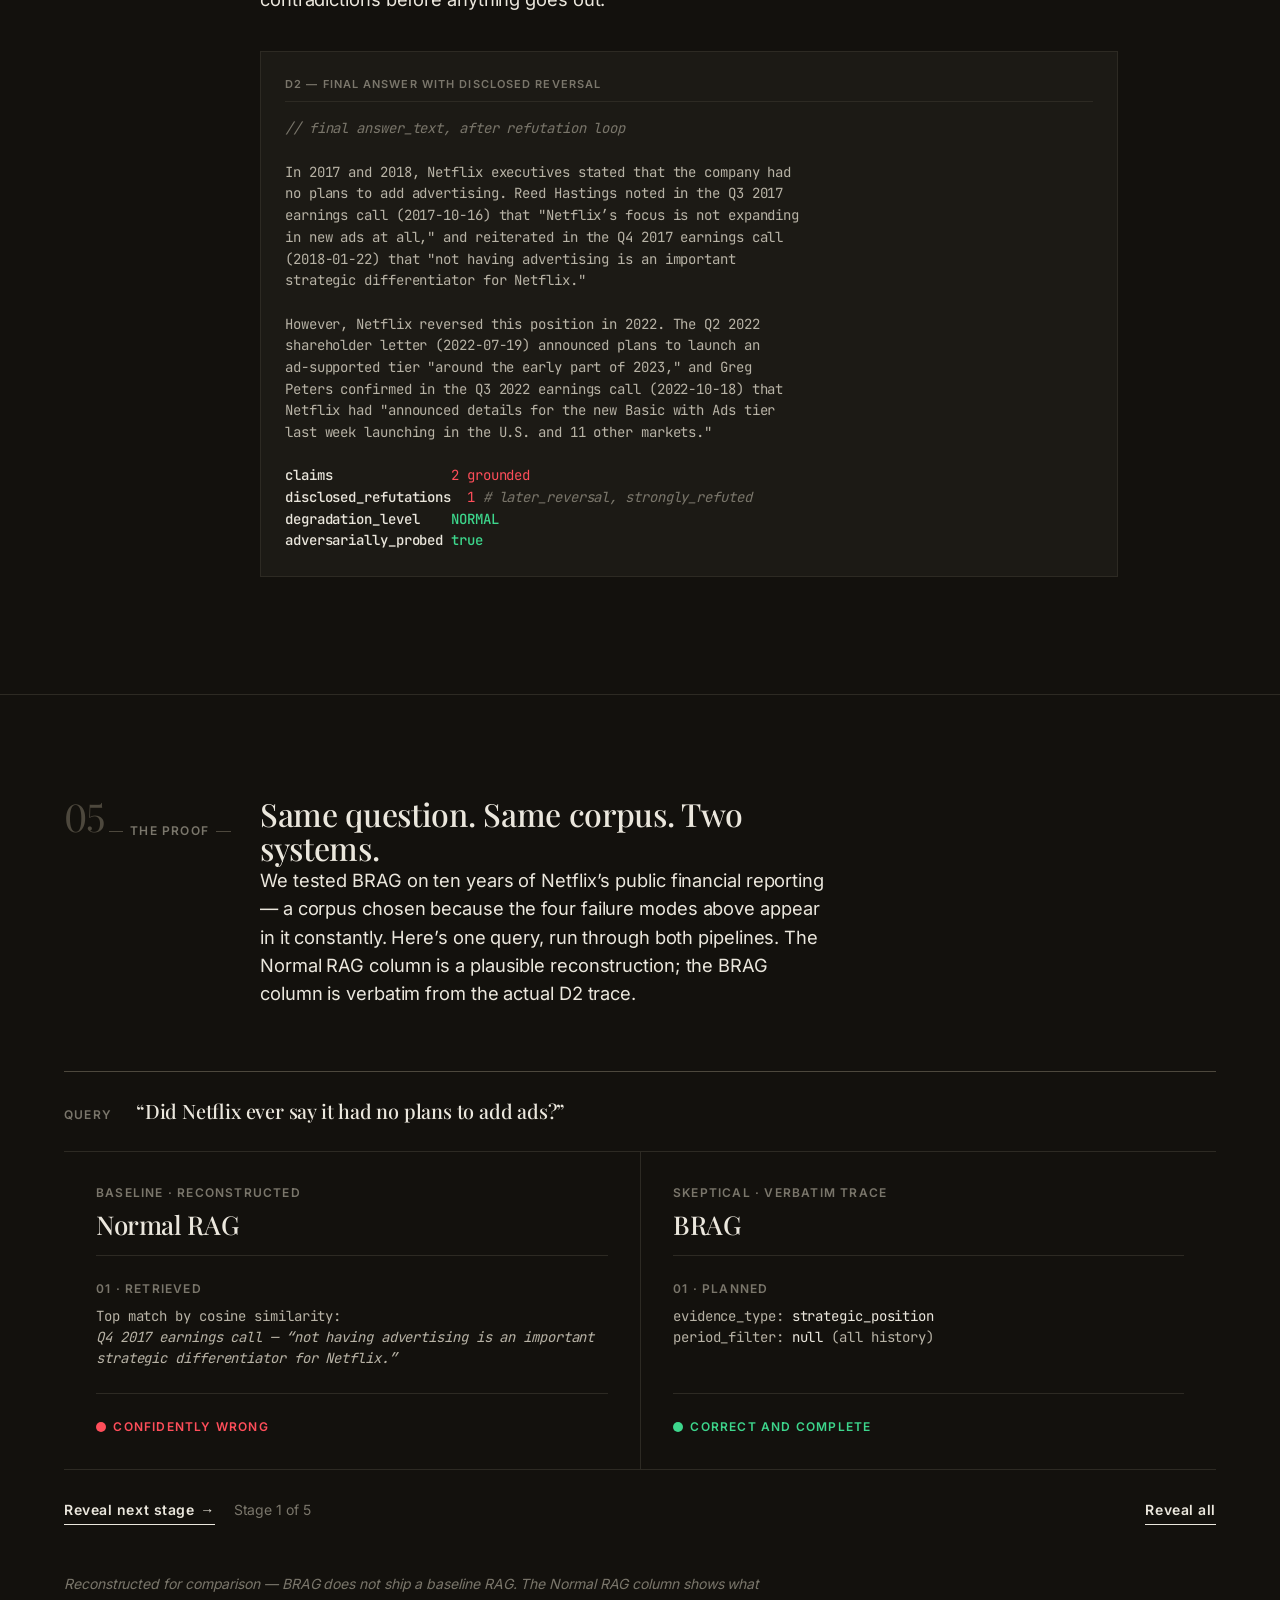
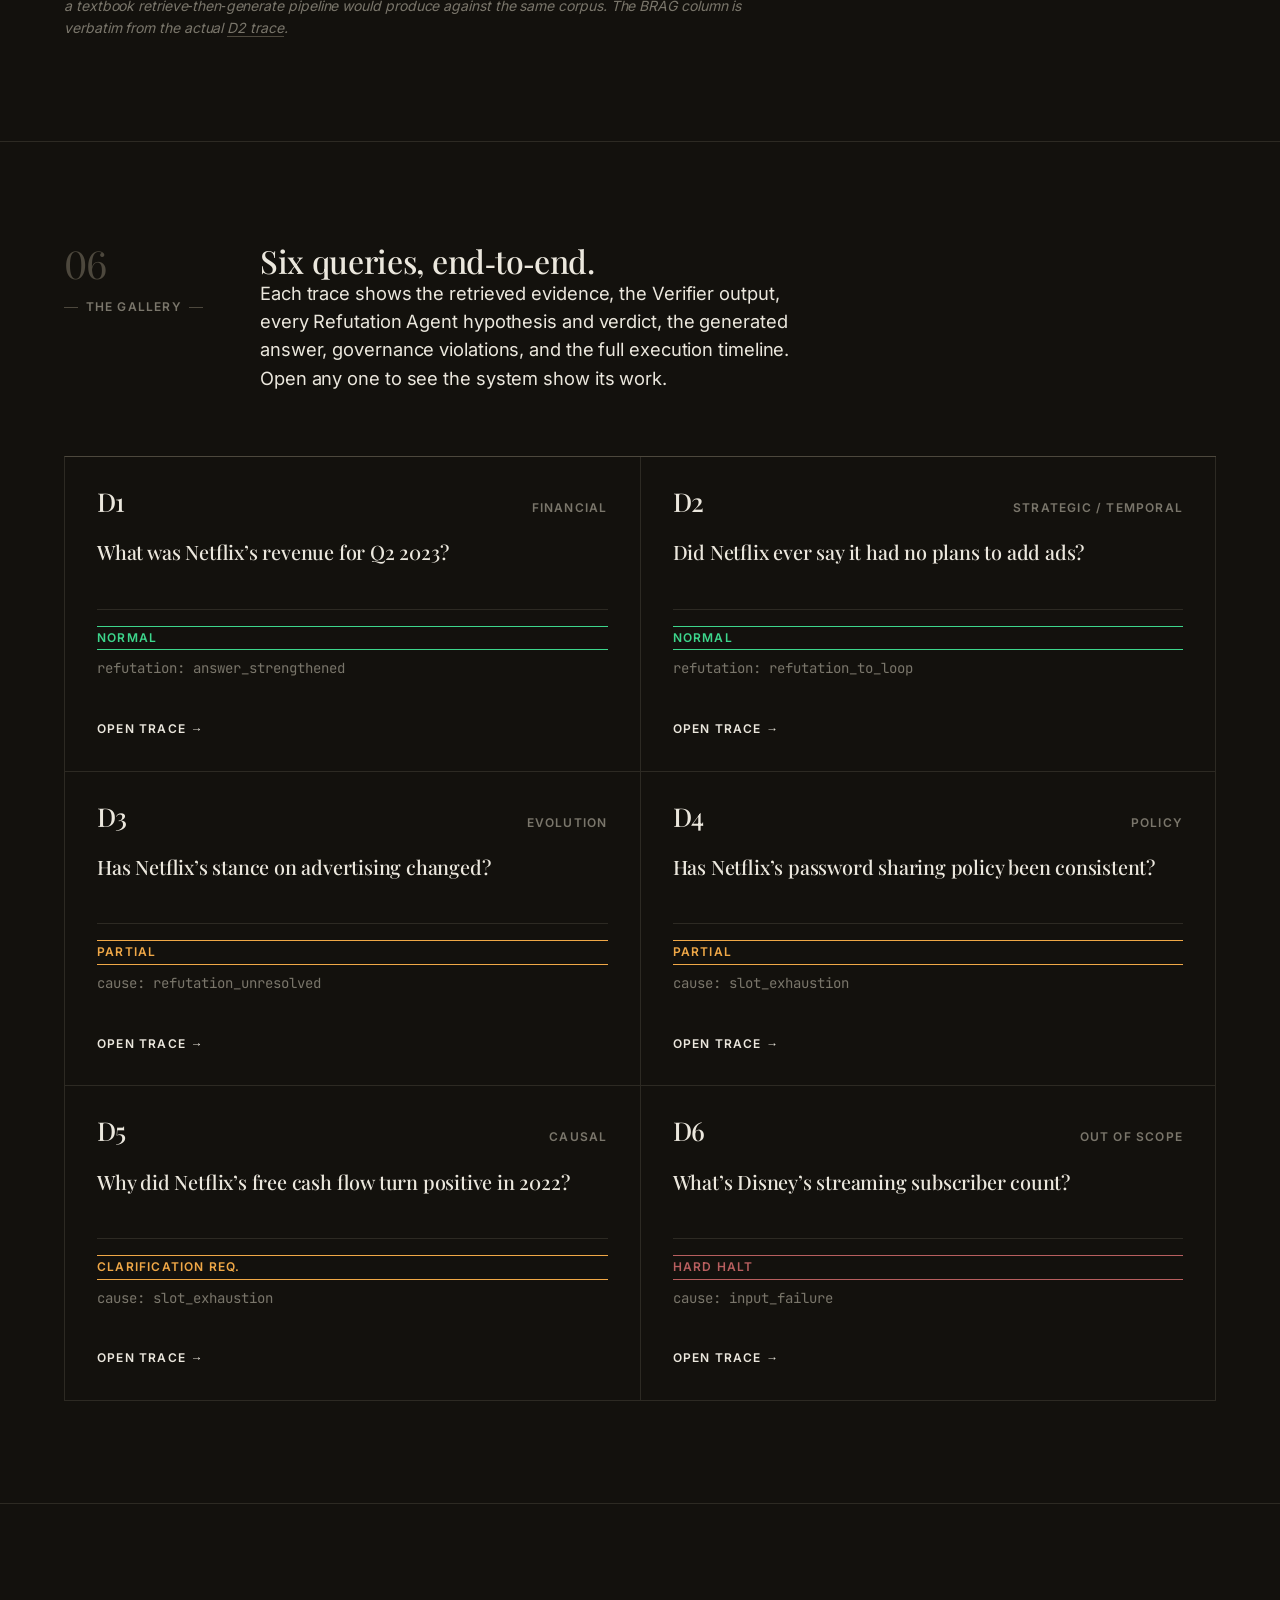
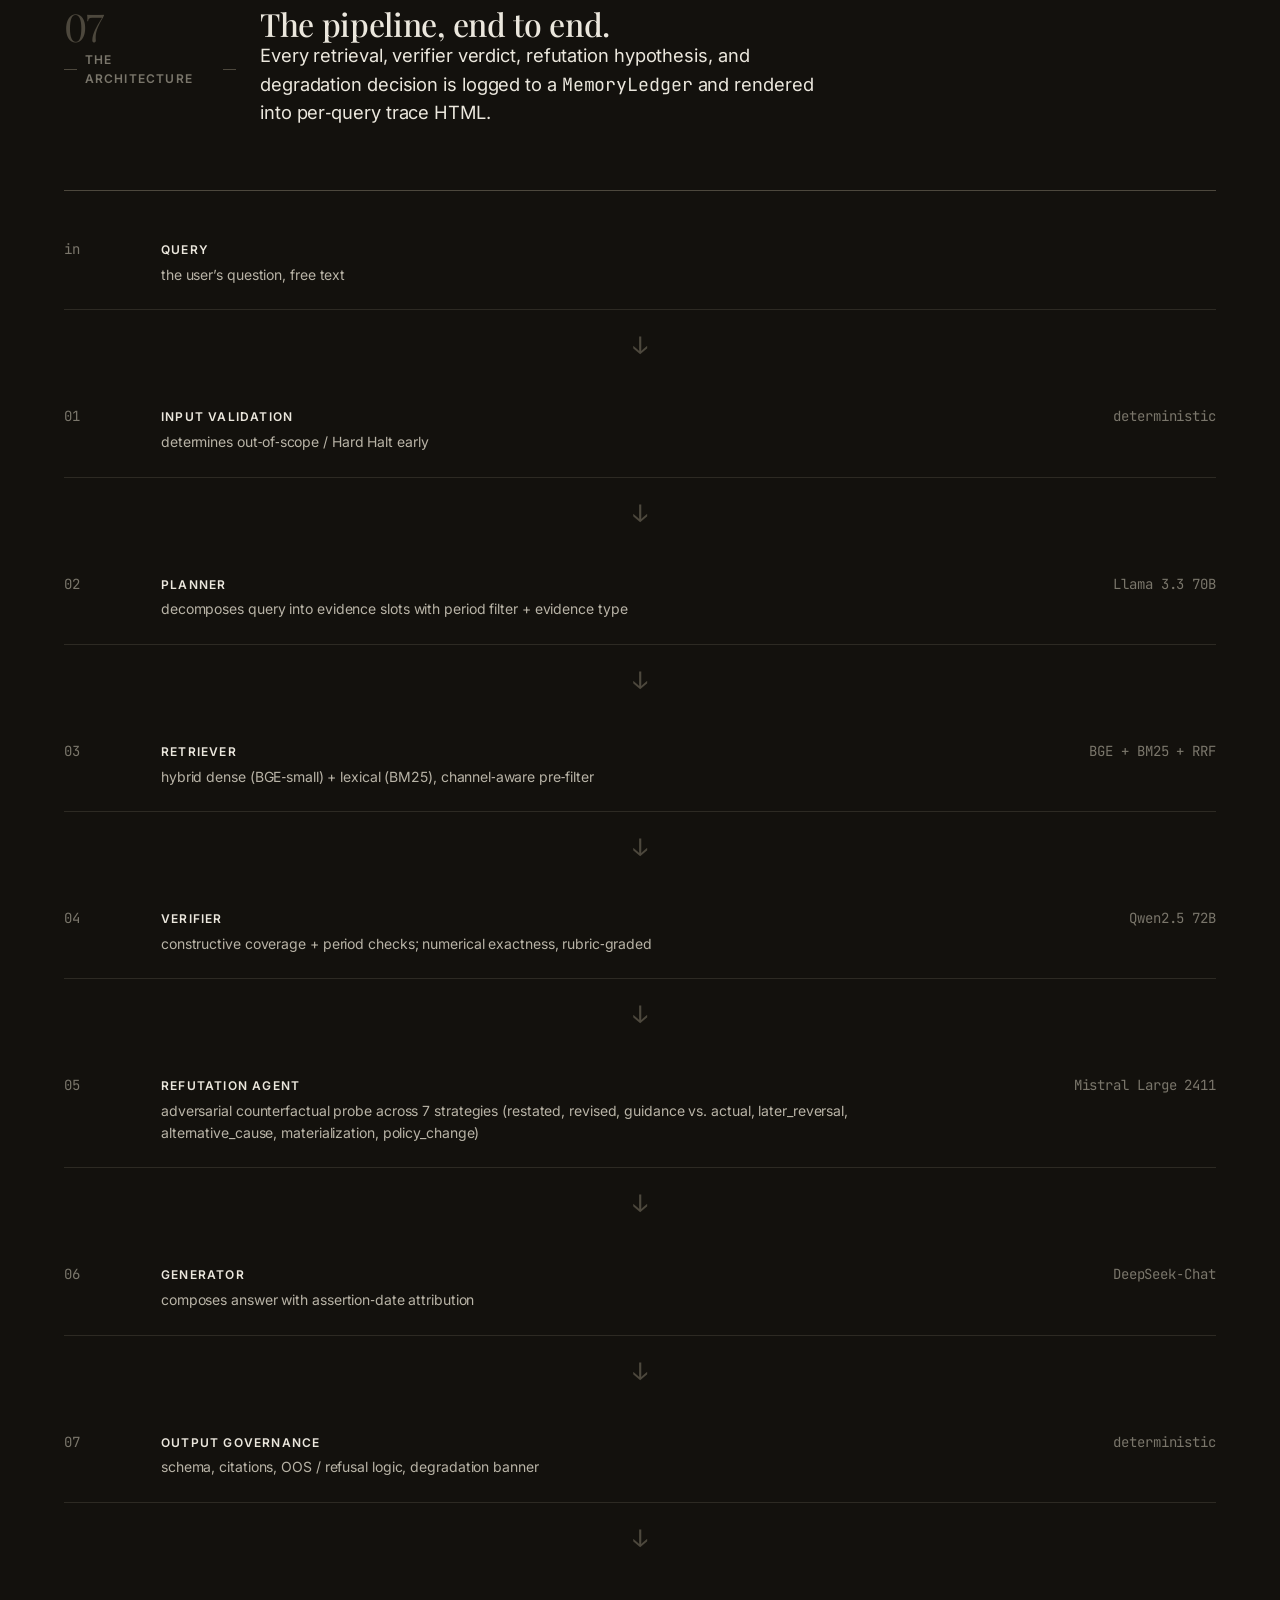
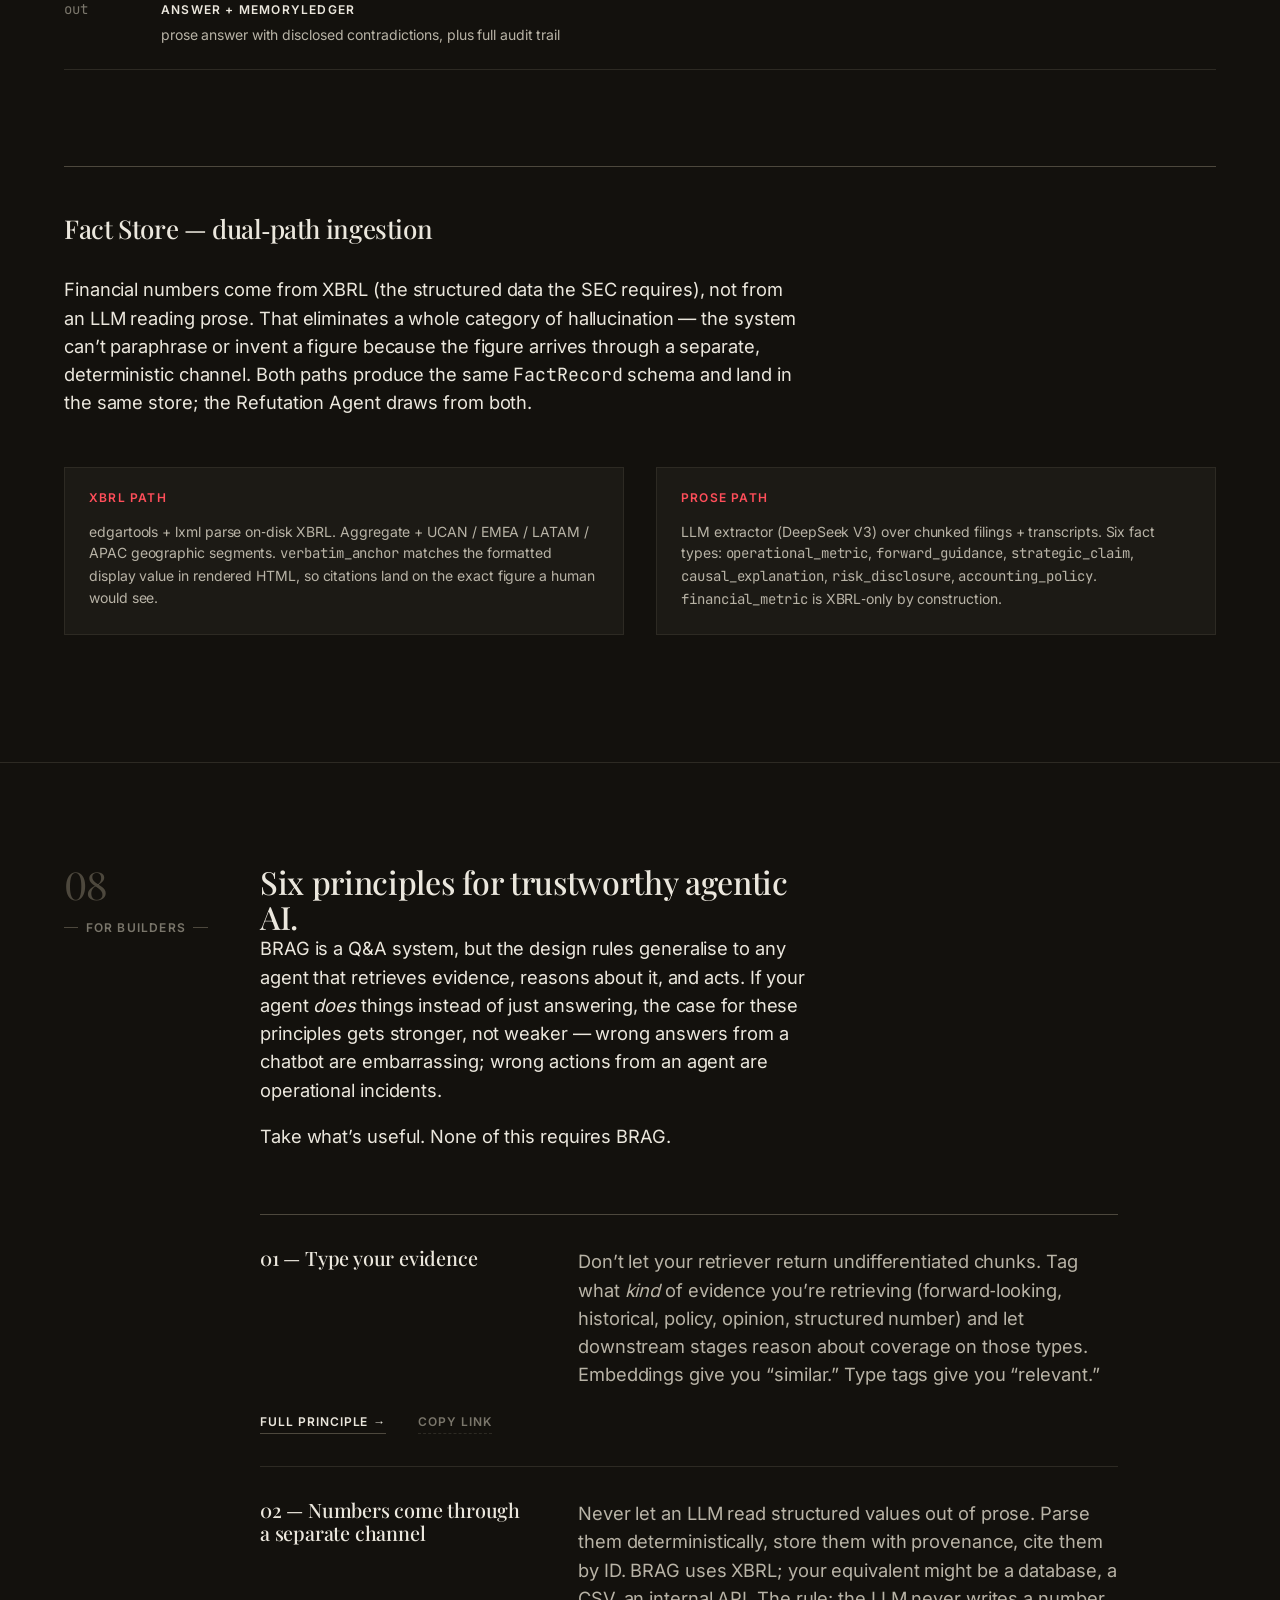
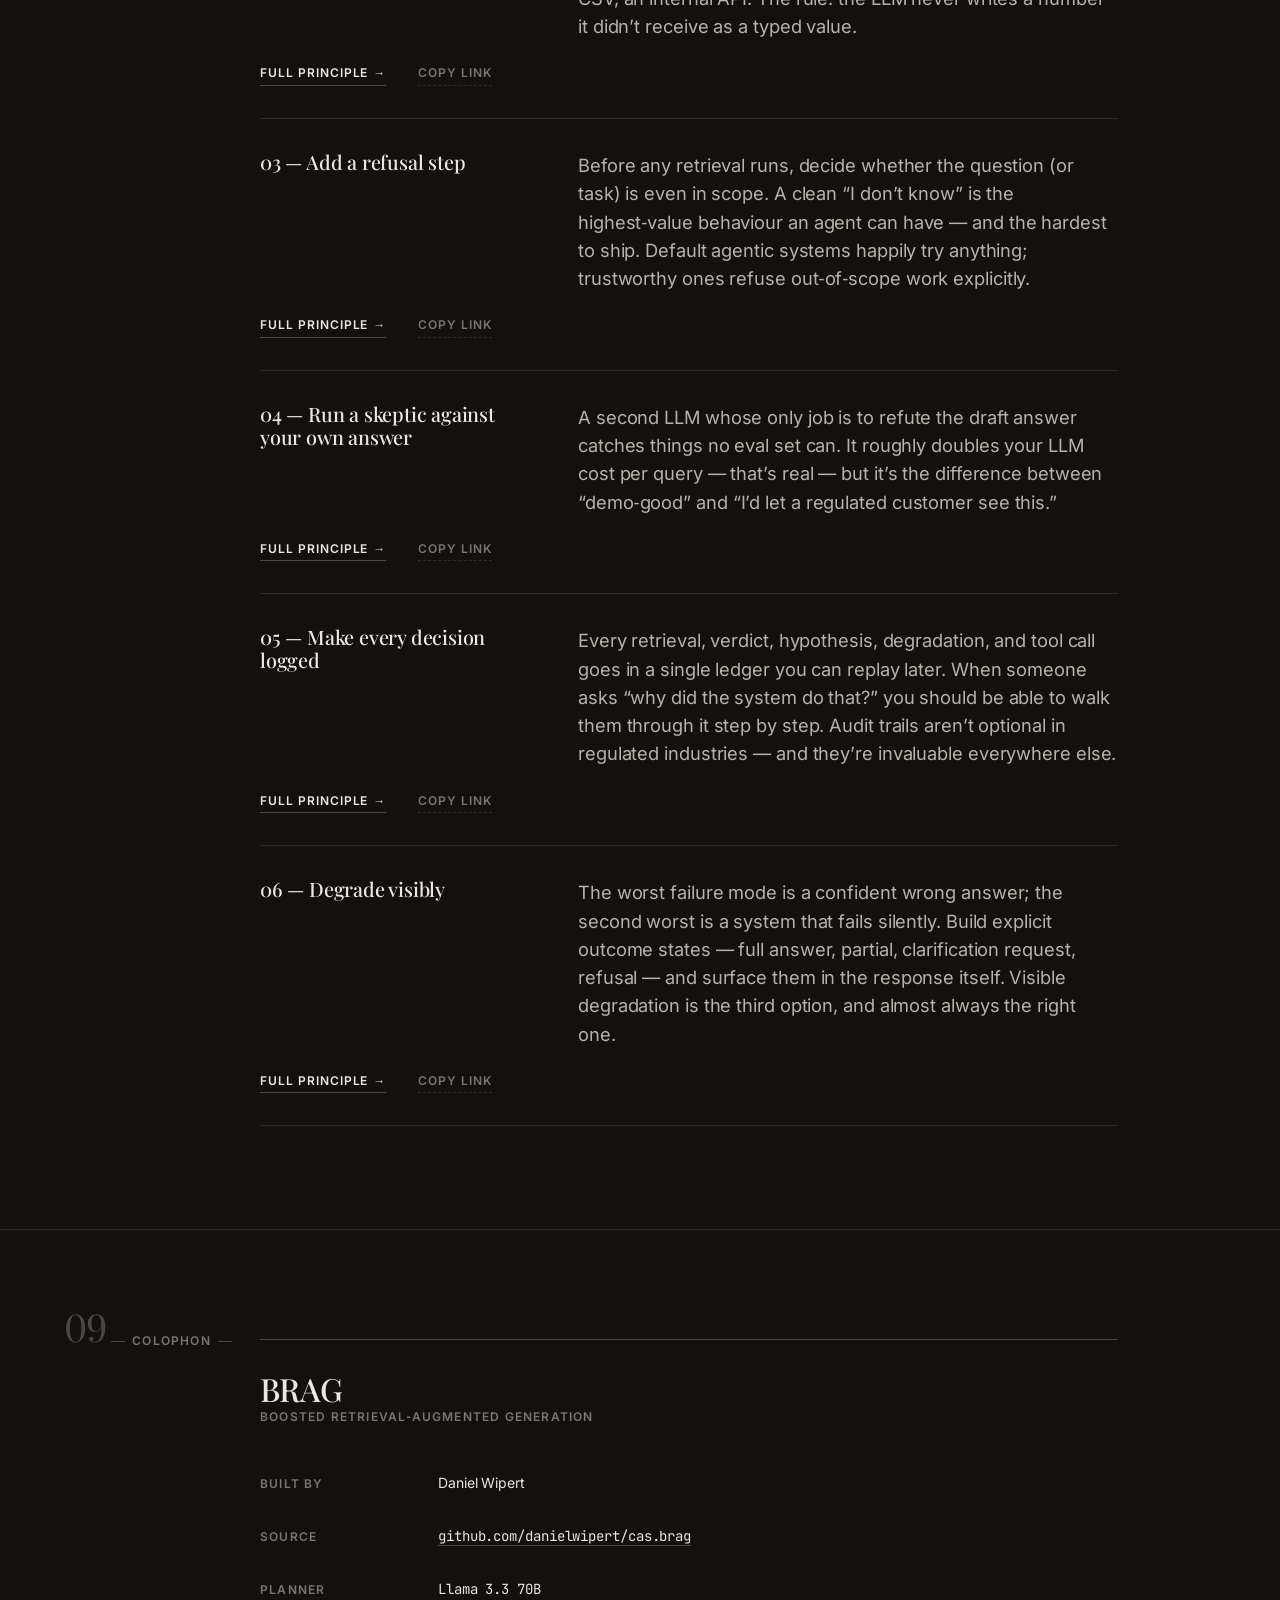
==== commit f30f1635: "Replace Fraunces with Playfair Display for cleaner header letterforms Co-Authored-By: Claude Opus 4." ====
--- a/docs/index.html
+++ b/docs/index.html
@@ -9,7 +9,7 @@
 <meta property="og:title" content="BRAG &mdash; Boosted Retrieval-Augmented Generation">
 <meta property="og:description" content="A RAG system that knows when to disagree with its own evidence.">
 <meta property="og:type" content="website">
-<link rel="preload" href="assets/fonts/fraunces-var-latin.woff2" as="font" type="font/woff2" crossorigin>
+<link rel="preload" href="assets/fonts/playfair-display-var-latin.woff2" as="font" type="font/woff2" crossorigin>
 <link rel="preload" href="assets/fonts/inter-var-latin.woff2" as="font" type="font/woff2" crossorigin>
 <link rel="preload" href="assets/fonts/jetbrains-mono-var-latin.woff2" as="font" type="font/woff2" crossorigin>
 <link rel="stylesheet" href="assets/css/tokens.css">
@@ -80,10 +80,8 @@
       hands them to an LLM, and asks it to write an answer. Whatever it pulls, it trusts.
     </p>
     <p>
-      That works for a static product manual. It breaks the moment your corpus contains
-      anything that changes over time, contradicts itself, or could be misread by a
-      paraphraser. Four failure modes appear over and over &mdash; each one a quiet way
-      an AI assistant becomes wrong, with citations attached.
+      That works for a static product manual. It breaks the moment your corpus changes
+      over time or contradicts itself.
     </p>
   </div>
   <div class="display">
@@ -91,39 +89,61 @@
       <div class="problem-row">
         <h4>Stale facts</h4>
         <p>
-          A number gets restated. A definition gets revised. The old version stays in
-          the corpus alongside the new one. Both look relevant to the same question.
-          Cosine similarity can&rsquo;t tell which one is current &mdash; so the system might
-          confidently quote either.
+          A number gets restated; a definition gets revised. The old version stays in
+          the corpus alongside the new one. Cosine similarity can&rsquo;t tell which
+          is current.
         </p>
       </div>
       <div class="problem-row">
         <h4>Contradictions inside the corpus</h4>
         <p>
-          Two passages disagree on the same fact. RAG returns whichever one scored
-          higher and writes an answer from it. The other passage &mdash; the one that
-          would have flipped the answer &mdash; is invisible to the reader and to the model.
+          Two passages disagree on the same fact. RAG returns whichever scored higher.
+          The passage that would have flipped the answer is invisible to the reader
+          and the model.
         </p>
       </div>
       <div class="problem-row">
         <h4>Reversed positions</h4>
         <p>
-          An organization said X. Later, it said not&#8209;X. Both statements are in the
-          corpus, both look on&#8209;topic, and the most&#8209;similar chunk is usually the
-          earlier one (it&rsquo;s often more explicit). The system answers as if the
-          reversal never happened.
+          An organization said X; later, it said not&#8209;X. Both are in the corpus, and
+          the most&#8209;similar chunk is usually the earlier one. The system answers as if
+          the reversal never happened.
         </p>
       </div>
       <div class="problem-row">
         <h4>Hallucinated numbers</h4>
         <p>
-          When an LLM reads a figure out of prose, you have no guarantee it didn&rsquo;t
-          paraphrase it from a softened version nearby &mdash; or invent it from a
-          similar&#8209;looking line. RAG provides no separate channel for numerical
-          values, so the model can launder a guess as a citation.
-        </p>
-      </div>
-    </div>
+          An LLM reading a figure out of prose might paraphrase a softened version
+          nearby or invent one from a similar line. RAG provides no separate channel
+          for numerical values &mdash; the model can launder a guess as a citation.
+        </p>
+      </div>
+    </div>
+  </div>
+</section>
+
+<!-- ============================================================
+     PROOF TEASER &mdash; compressed bridge between diagnosis and rule
+     ============================================================ -->
+<section class="section proof-teaser">
+  <div class="full">
+    <div class="proof-teaser-header">
+      <span class="eyebrow no-rule">In practice</span>
+      <p class="proof-teaser-q">&ldquo;Did Netflix ever say it had no plans to add ads?&rdquo;</p>
+    </div>
+    <div class="proof-teaser-grid">
+      <div class="proof-teaser-col">
+        <span class="proof-teaser-label">Normal RAG</span>
+        <p class="proof-teaser-answer">&ldquo;No. Netflix has stated that not having advertising is an important strategic differentiator.&rdquo;</p>
+        <span class="compare-outcome fail">Confidently wrong</span>
+      </div>
+      <div class="proof-teaser-col">
+        <span class="proof-teaser-label">BRAG</span>
+        <p class="proof-teaser-answer">&ldquo;Yes &mdash; in 2017&ndash;2018, Netflix executives said no ads. This was reversed in 2022 with the ad&#8209;supported tier.&rdquo;</p>
+        <span class="compare-outcome ok">Correct and complete</span>
+      </div>
+    </div>
+    <p class="proof-teaser-link"><a href="#proof" class="btn-text">Full pipeline comparison below <span class="arrow">&darr;</span></a></p>
   </div>
 </section>
 
@@ -161,6 +181,39 @@
       Every one of them can refuse, downgrade, or disclose a disagreement. The LLM is only
       allowed to write prose &mdash; never to invent numbers, never to skip a step.
     </p>
+  </div>
+
+  <div class="display pipeline-overview">
+    <div class="pov-step">
+      <span class="pov-id">01</span>
+      <span class="pov-name">Validate</span>
+      <span class="pov-model">deterministic</span>
+    </div>
+    <div class="pov-step">
+      <span class="pov-id">02</span>
+      <span class="pov-name">Plan</span>
+      <span class="pov-model">Llama&nbsp;3.3 70B</span>
+    </div>
+    <div class="pov-step">
+      <span class="pov-id">03</span>
+      <span class="pov-name">Retrieve</span>
+      <span class="pov-model">BGE&#8209;small + BM25</span>
+    </div>
+    <div class="pov-step">
+      <span class="pov-id">04</span>
+      <span class="pov-name">Verify</span>
+      <span class="pov-model">Qwen2.5 72B</span>
+    </div>
+    <div class="pov-step">
+      <span class="pov-id">05</span>
+      <span class="pov-name">Refute</span>
+      <span class="pov-model">Mistral Large 2411</span>
+    </div>
+    <div class="pov-step">
+      <span class="pov-id">06</span>
+      <span class="pov-name">Generate + Govern</span>
+      <span class="pov-model">DeepSeek&#8209;Chat</span>
+    </div>
   </div>
 
   <!-- 04.1 Input Validation -->
@@ -844,7 +897,7 @@
       <div class="col-row mono"><dt>Embeddings</dt><dd>BAAI / bge&#8209;small&#8209;en&#8209;v1.5</dd></div>
       <div class="col-row mono"><dt>Provider</dt><dd>OpenRouter</dd></div>
 
-      <div class="col-row"><dt>Type</dt><dd>Fraunces &middot; Inter &middot; JetBrains Mono</dd></div>
+      <div class="col-row"><dt>Type</dt><dd>Playfair Display &middot; Inter &middot; JetBrains Mono</dd></div>
       <div class="col-row"><dt>Designed</dt><dd>in homage to M&uuml;ller&#8209;Brockmann, Lupton, Elam, Vignelli</dd></div>
 
       <div class="col-row"><dt>Period</dt><dd>May&nbsp;2016 &mdash; May&nbsp;2026</dd></div>
--- a/docs/assets/css/tokens.css
+++ b/docs/assets/css/tokens.css
@@ -5,11 +5,11 @@
    ============================================================ */
 
 @font-face {
-  font-family: 'Fraunces';
+  font-family: 'Playfair Display';
   font-style: normal;
-  font-weight: 300 700;
+  font-weight: 400 900;
   font-display: swap;
-  src: url('../fonts/fraunces-var-latin.woff2') format('woff2-variations');
+  src: url('../fonts/playfair-display-var-latin.woff2') format('woff2');
 }
 
 @font-face {
@@ -43,7 +43,7 @@
   --halt:          #B85F5F;  /* hard halt */
 
   /* --- type families -------------------------------------- */
-  --font-display: 'Fraunces', Georgia, 'Times New Roman', serif;
+  --font-display: 'Playfair Display', Georgia, 'Times New Roman', serif;
   --font-body:    'Inter', -apple-system, BlinkMacSystemFont, 'Segoe UI', sans-serif;
   --font-ui:      'Inter', -apple-system, BlinkMacSystemFont, 'Segoe UI', sans-serif;
   --font-mono:    'JetBrains Mono', ui-monospace, 'SF Mono', Menlo, monospace;
--- a/docs/assets/css/main.css
+++ b/docs/assets/css/main.css
@@ -45,7 +45,7 @@
   line-height: 1.05;
   letter-spacing: -0.022em;
   font-weight: 500;
-  font-variation-settings: "opsz" 72, "SOFT" 0, "WONK" 0;
+  font-variation-settings: "opsz" 72;
   margin: 0;
   max-width: 22ch;
 }
@@ -133,8 +133,7 @@
 .section-num {
   font-family: var(--font-display);
   font-size: clamp(2rem, 3vw, 3rem);
-  font-weight: 300;
-  font-variation-settings: "opsz" 48;
+  font-weight: 400;
   color: var(--rule-strong);
   line-height: 1;
   letter-spacing: -0.03em;
@@ -953,6 +952,110 @@
   padding-block: var(--space-4);
 }
 
+/* --- proof teaser (bridge between diagnosis and rule) ------- */
+.proof-teaser {
+  padding-block: var(--space-5);
+}
+.proof-teaser .full {
+  border-top: var(--hairline-strong);
+  padding-top: var(--space-4);
+}
+.proof-teaser-header {
+  display: flex;
+  align-items: baseline;
+  gap: var(--space-3);
+  margin-bottom: var(--space-3);
+}
+.proof-teaser-q {
+  font-family: var(--font-display);
+  font-size: var(--fs-h5);
+  font-weight: 500;
+  font-variation-settings: "opsz" 24;
+  letter-spacing: -0.01em;
+  color: var(--ink);
+  margin: 0;
+}
+.proof-teaser-grid {
+  display: grid;
+  grid-template-columns: 1fr 1fr;
+  border-top: var(--hairline);
+}
+.proof-teaser-col {
+  padding: var(--space-3);
+  display: flex;
+  flex-direction: column;
+  gap: var(--space-2);
+}
+.proof-teaser-col + .proof-teaser-col {
+  border-left: var(--hairline);
+}
+.proof-teaser-label {
+  font-family: var(--font-ui);
+  font-size: var(--fs-eyebrow);
+  font-weight: 600;
+  letter-spacing: 0.10em;
+  text-transform: uppercase;
+  color: var(--ink-mute);
+}
+.proof-teaser-answer {
+  font-family: var(--font-body);
+  font-size: var(--fs-body);
+  color: var(--ink-soft);
+  margin: 0;
+  padding-left: var(--space-2);
+  border-left: 2px solid var(--rule-strong);
+  max-width: 36em;
+}
+.proof-teaser-link {
+  padding-top: var(--space-3);
+}
+@media (max-width: 768px) {
+  .proof-teaser-grid { grid-template-columns: 1fr; }
+  .proof-teaser-col + .proof-teaser-col { border-left: 0; border-top: var(--hairline); }
+}
+
+/* --- pipeline overview (compact at-a-glance) ---------------- */
+.pipeline-overview {
+  display: grid;
+  grid-template-columns: repeat(6, 1fr);
+  margin-top: var(--space-4);
+  border-top: var(--hairline-strong);
+  border-left: var(--hairline);
+}
+.pov-step {
+  padding: var(--space-2);
+  display: flex;
+  flex-direction: column;
+  gap: 4px;
+  border-right: var(--hairline);
+  border-bottom: var(--hairline);
+}
+.pov-id {
+  font-family: var(--font-mono);
+  font-size: var(--fs-eyebrow);
+  color: var(--ink-mute);
+  font-feature-settings: "tnum" 1;
+}
+.pov-name {
+  font-family: var(--font-ui);
+  font-size: var(--fs-eyebrow);
+  font-weight: 600;
+  letter-spacing: 0.08em;
+  text-transform: uppercase;
+  color: var(--ink);
+}
+.pov-model {
+  font-family: var(--font-mono);
+  font-size: var(--fs-eyebrow);
+  color: var(--ink-mute);
+}
+@media (max-width: 768px) {
+  .pipeline-overview { grid-template-columns: repeat(3, 1fr); }
+}
+@media (max-width: 480px) {
+  .pipeline-overview { grid-template-columns: repeat(2, 1fr); }
+}
+
 /* --- utilities ----------------------------------------------- */
 .stack-1 { display: flex; flex-direction: column; gap: var(--space-1); }
 .stack-2 { display: flex; flex-direction: column; gap: var(--space-2); }
